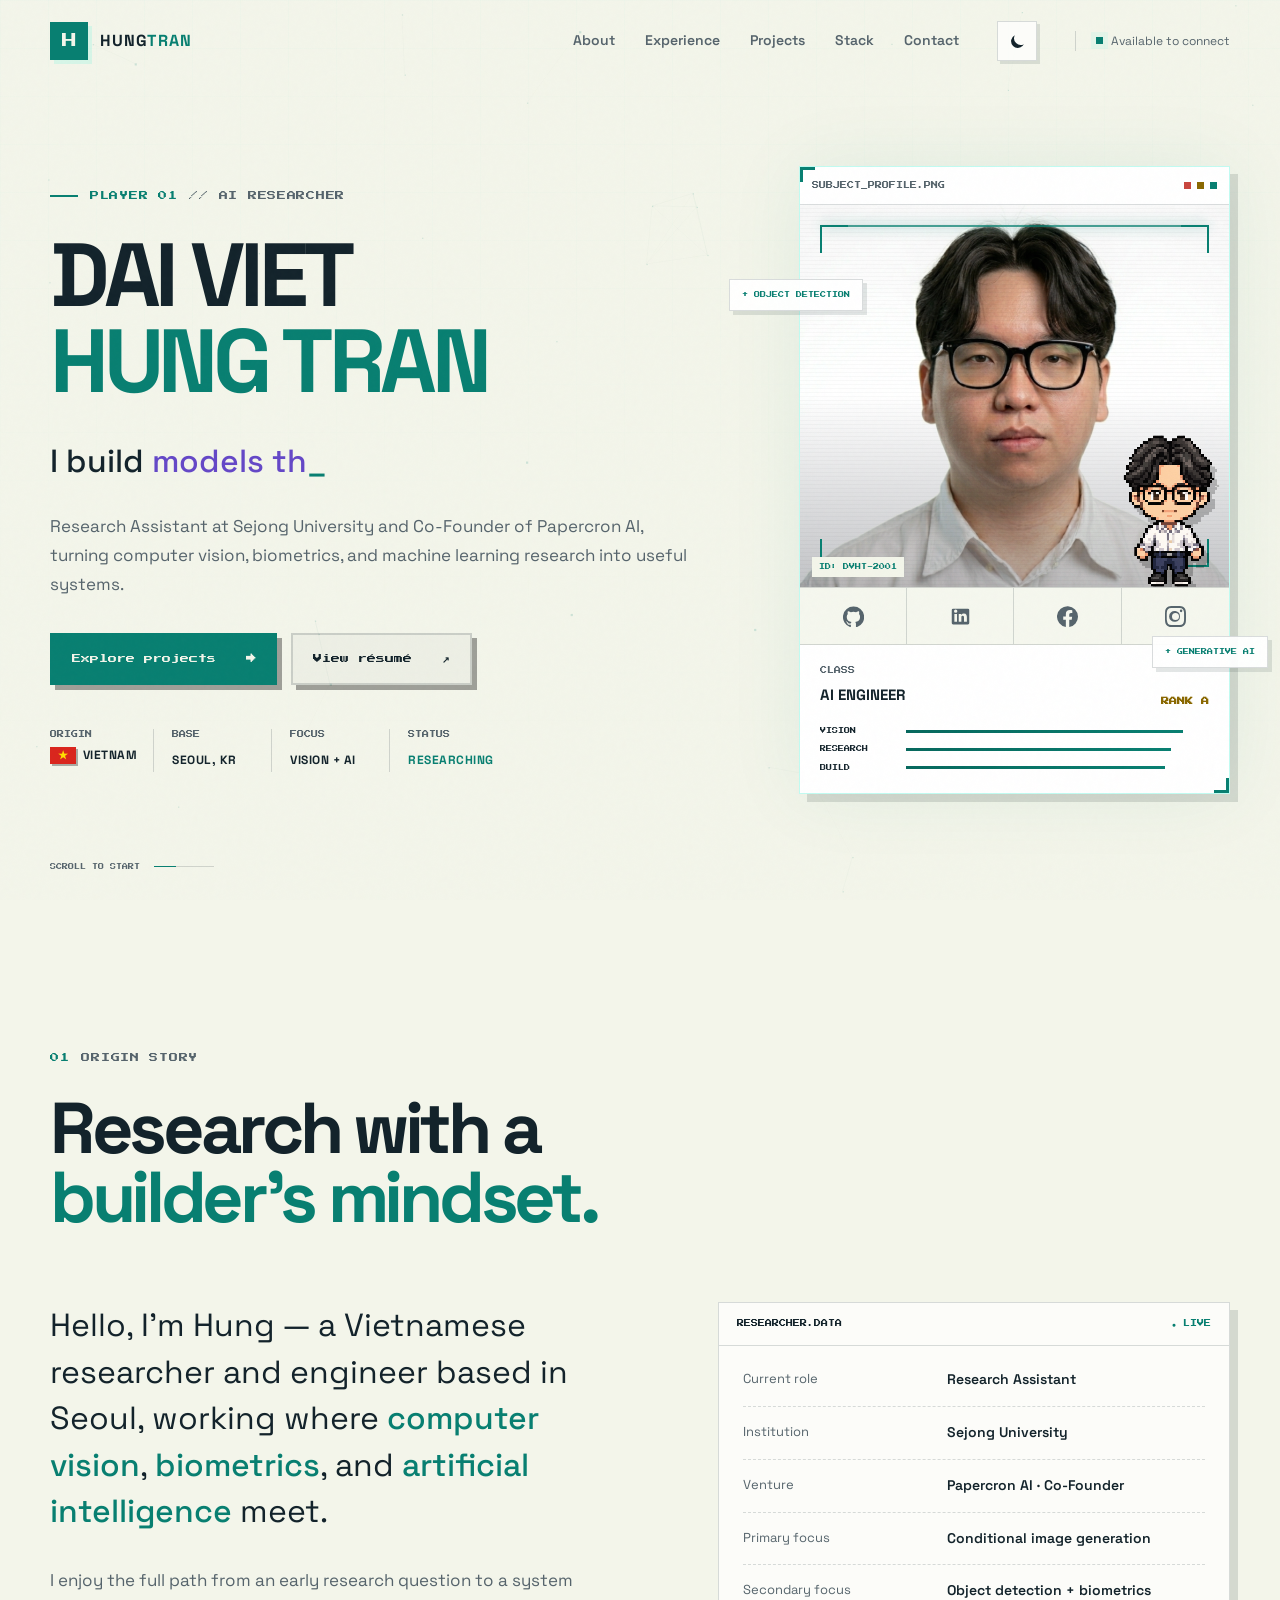
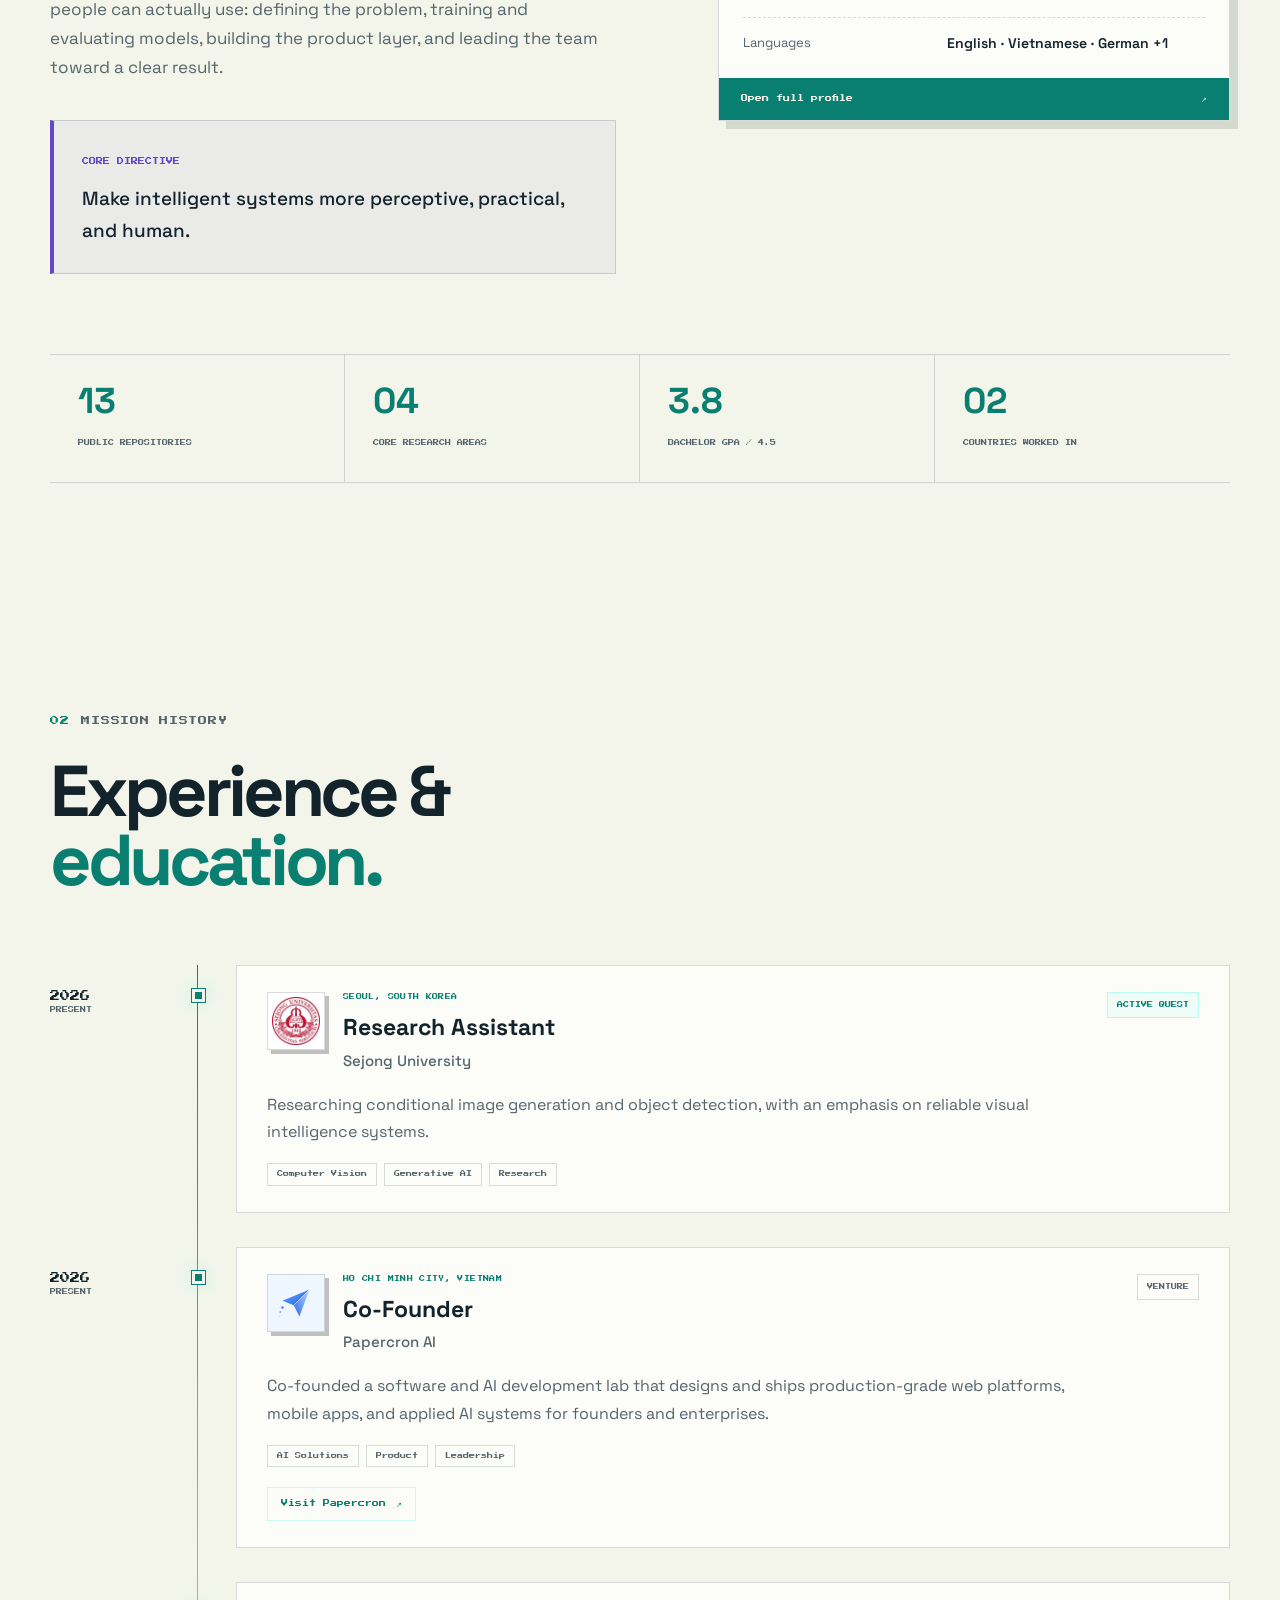
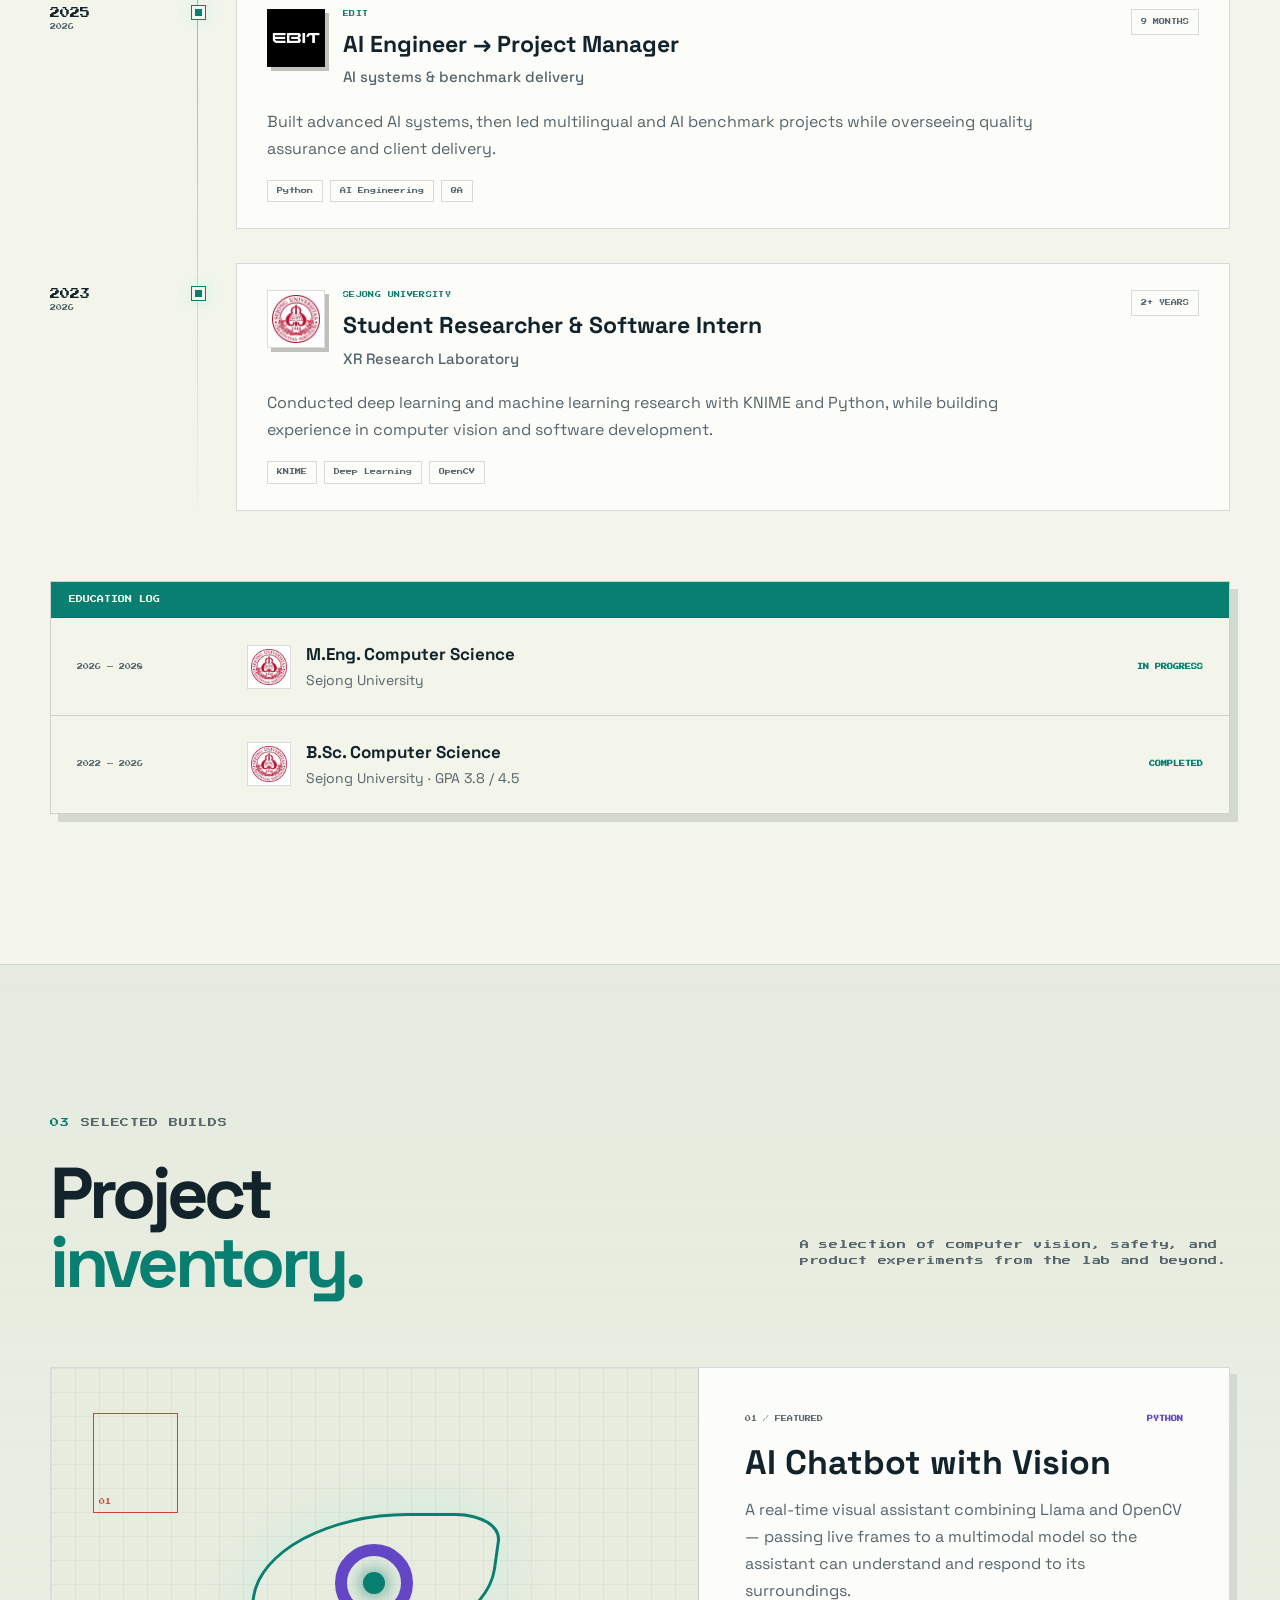
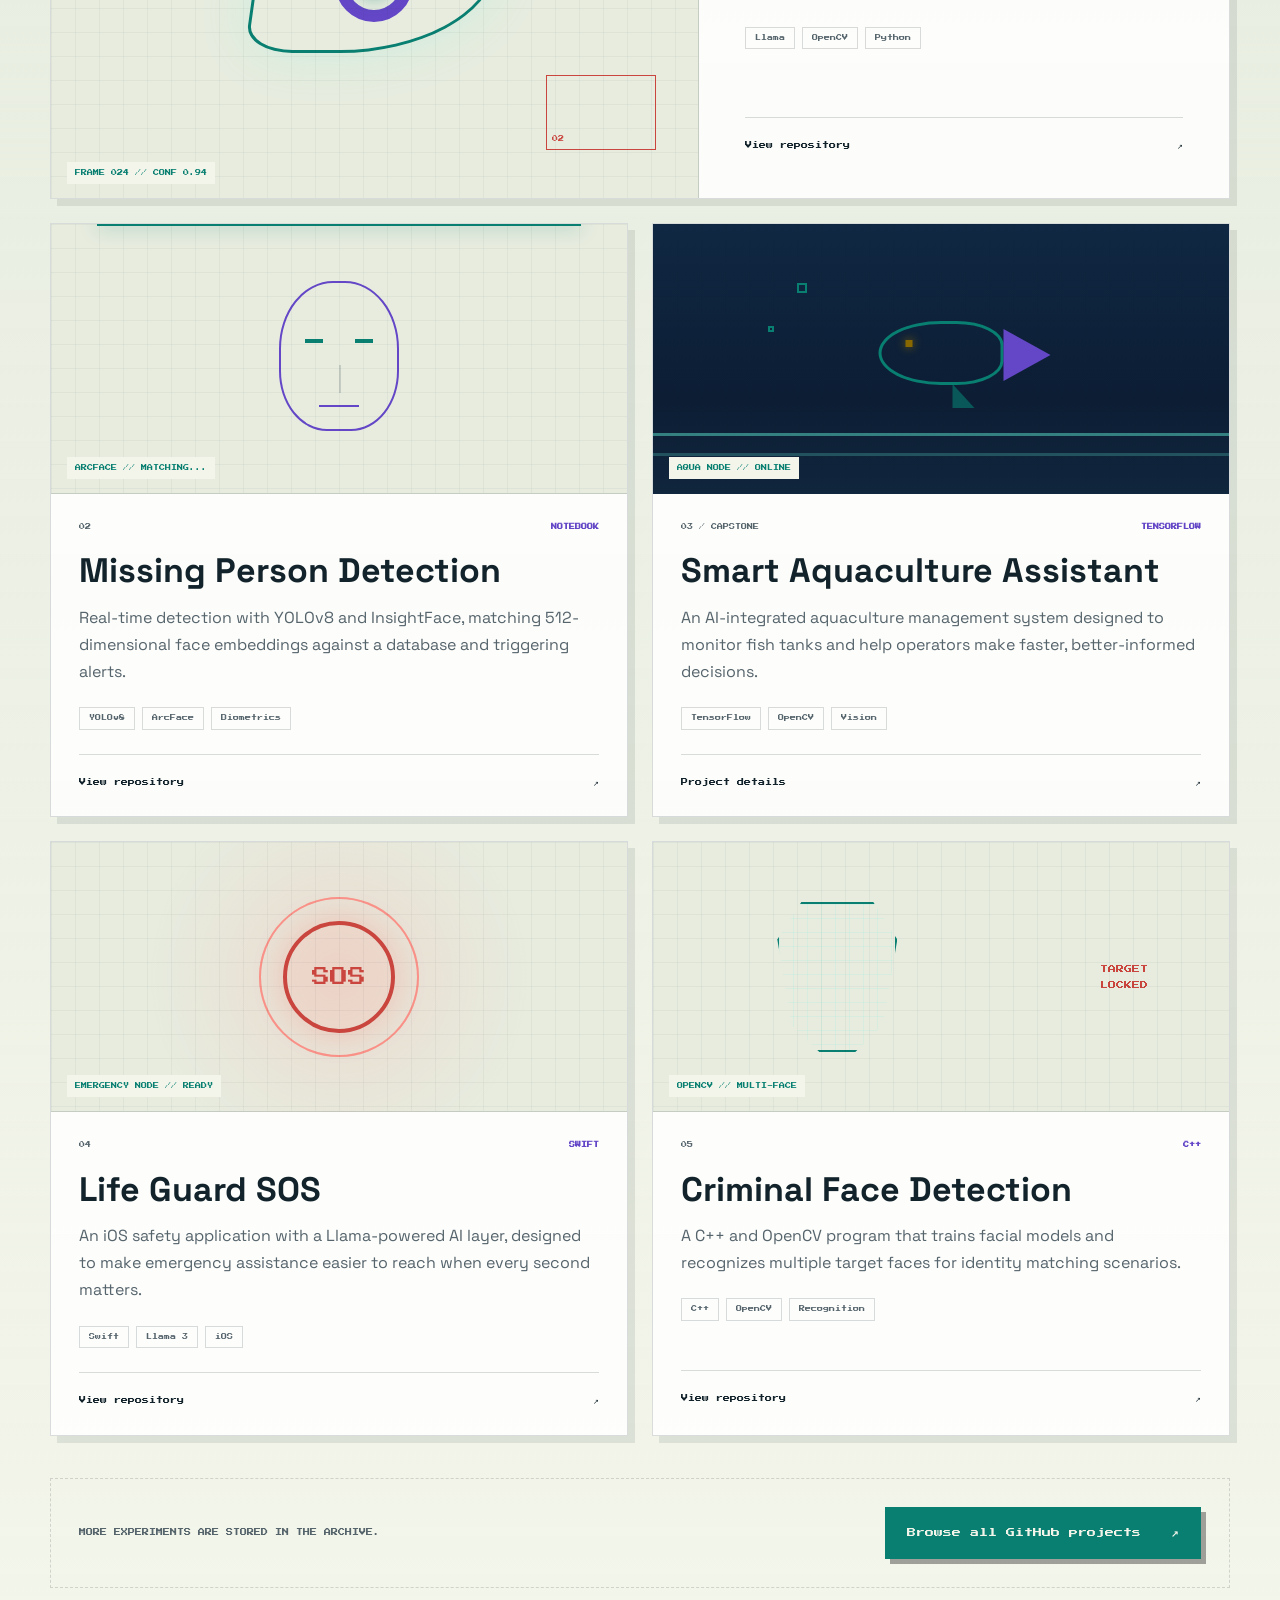
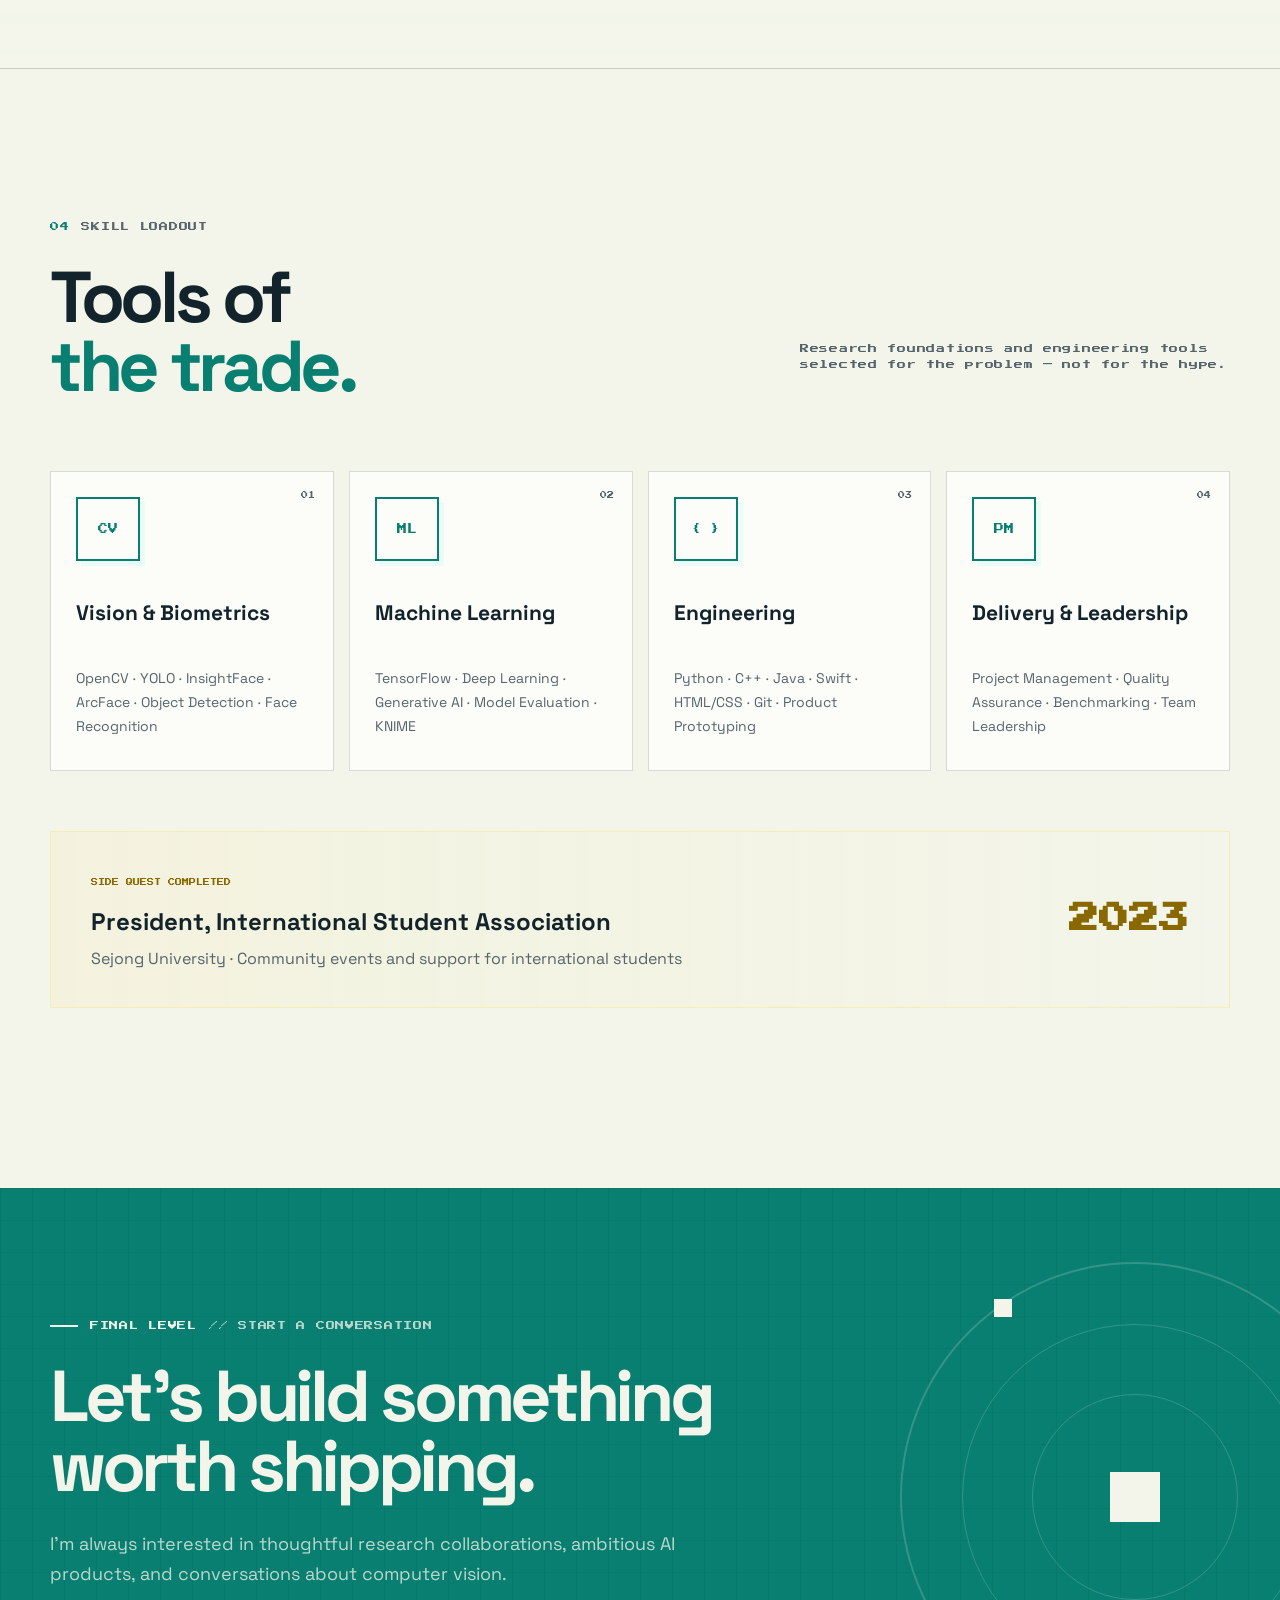
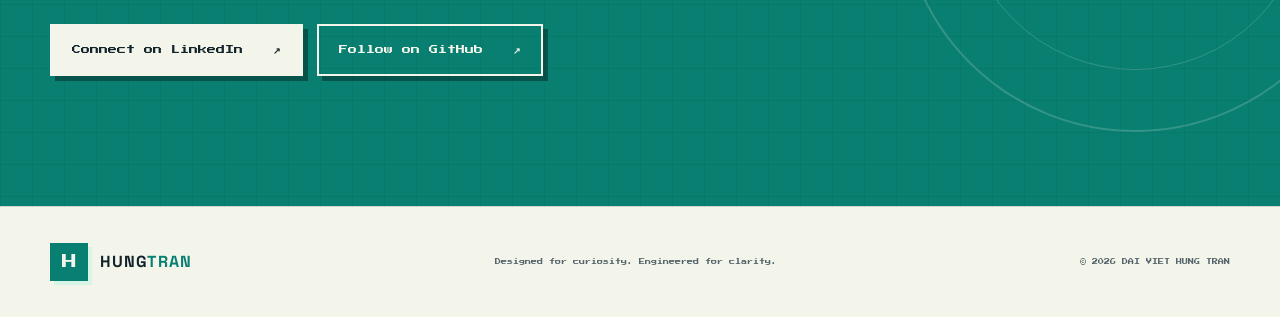
==== index.html @ 65bd0e62 "Change Resume" ====
<!doctype html>
<html lang="en">
  <head>
    <meta charset="UTF-8" />
    <meta name="viewport" content="width=device-width, initial-scale=1.0" />
    <meta
      name="description"
      content="Portfolio of Dai Viet Hung Tran, an AI researcher and engineer focused on computer vision, biometrics, and intelligent systems."
    />
    <meta name="theme-color" content="#080c18" />
    <meta property="og:title" content="Dai Viet Hung Tran — AI Researcher & Engineer" />
    <meta
      property="og:description"
      content="Computer vision, biometrics, and AI systems — researched in Seoul and built for the real world."
    />
    <meta property="og:type" content="website" />
    <meta
      property="og:image"
      content="https://trandaiviethung2001.github.io/assets/images/hung-tran-profile.png"
    />
    <link rel="icon" href="assets/favicon.svg" type="image/svg+xml" />
    <link rel="preconnect" href="https://fonts.googleapis.com" />
    <link rel="preconnect" href="https://fonts.gstatic.com" crossorigin />
    <link
      href="https://fonts.googleapis.com/css2?family=Press+Start+2P&family=Space+Grotesk:wght@400;500;600;700&display=swap"
      rel="stylesheet"
    />
    <script>
      try {
        const savedTheme = localStorage.getItem("portfolio-theme");
        document.documentElement.dataset.theme =
          savedTheme || (matchMedia("(prefers-color-scheme: light)").matches ? "light" : "dark");
      } catch {
        document.documentElement.dataset.theme = "dark";
      }
    </script>
    <link rel="stylesheet" href="styles.css" />
    <title>Dai Viet Hung Tran | AI Researcher & Engineer</title>
  </head>
  <body>
    <a class="skip-link" href="#main-content">Skip to content</a>

    <div class="loader" aria-hidden="true">
      <div class="loader__mark">HT</div>
      <p>INITIALIZING PORTFOLIO</p>
      <div class="loader__track"><span></span></div>
      <small>LOADING RESEARCH MODULES...</small>
    </div>

    <canvas id="neural-canvas" aria-hidden="true"></canvas>
    <div class="pixel-grid" aria-hidden="true"></div>
    <div class="noise" aria-hidden="true"></div>

    <header class="site-header" data-header>
      <nav class="nav shell" aria-label="Main navigation">
        <a class="brand" href="#home" aria-label="Dai Viet Hung Tran — home">
          <span class="brand__tile">H</span>
          <span class="brand__text">HUNG<span>TRAN</span></span>
        </a>

        <button
          class="nav-toggle"
          type="button"
          aria-label="Open navigation"
          aria-expanded="false"
          aria-controls="nav-links"
        >
          <span></span><span></span><span></span>
        </button>

        <div class="nav-links" id="nav-links">
          <a href="#about">About</a>
          <a href="#experience">Experience</a>
          <a href="#projects">Projects</a>
          <a href="#stack">Stack</a>
          <a href="#contact">Contact</a>
        </div>

        <button class="theme-toggle" type="button" aria-label="Switch to light mode" aria-pressed="false">
          <svg class="theme-icon theme-icon--sun" viewBox="0 0 24 24" aria-hidden="true">
            <circle cx="12" cy="12" r="3.5" />
            <path d="M12 2v2M12 20v2M4.9 4.9l1.4 1.4M17.7 17.7l1.4 1.4M2 12h2M20 12h2M4.9 19.1l1.4-1.4M17.7 6.3l1.4-1.4" />
          </svg>
          <svg class="theme-icon theme-icon--moon" viewBox="0 0 24 24" aria-hidden="true">
            <path d="M20 15.4A8.5 8.5 0 0 1 8.6 4 8.5 8.5 0 1 0 20 15.4Z" />
          </svg>
        </button>

        <div class="availability"><i></i> Available to connect</div>
      </nav>
    </header>

    <main id="main-content">
      <section class="hero shell" id="home" aria-labelledby="hero-title">
        <div class="hero__copy">
          <p class="eyebrow reveal"><span>PLAYER 01</span> // AI RESEARCHER</p>
          <h1 id="hero-title" class="reveal">
            DAI VIET<br />
            <span>HUNG TRAN</span>
          </h1>
          <div class="hero__role reveal">
            I build <span class="typed-text">systems that can see.</span><span class="caret">_</span>
          </div>
          <p class="hero__intro reveal">
            Research Assistant at Sejong University and Co-Founder of Papercron AI,
            turning computer vision, biometrics, and machine learning research into useful systems.
          </p>

          <div class="hero__actions reveal">
            <a class="button button--primary" href="#projects">
              <span>Explore projects</span><b aria-hidden="true">→</b>
            </a>
            <a
              class="button button--ghost"
              href="Dai_Viet_Hung_Tran_CV_updated.pdf"
              target="_blank"
              rel="noreferrer"
            >
              View résumé <b aria-hidden="true">↗</b>
            </a>
          </div>

          <div class="hero__meta reveal">
            <div>
              <span>ORIGIN</span>
              <strong class="origin"><i class="flag-vn" role="img" aria-label="Vietnamese flag"><b aria-hidden="true">★</b></i> VIETNAM</strong>
            </div>
            <div><span>BASE</span><strong>SEOUL, KR</strong></div>
            <div><span>FOCUS</span><strong>VISION + AI</strong></div>
            <div><span>STATUS</span><strong class="status-online">RESEARCHING</strong></div>
          </div>
        </div>

        <div class="hero__visual reveal" aria-label="Profile card for Dai Viet Hung Tran">
          <div class="floating-chip floating-chip--one">+ OBJECT DETECTION</div>
          <div class="floating-chip floating-chip--two">+ GENERATIVE AI</div>
          <div class="character-window pixel-corners">
            <div class="window-bar">
              <span>SUBJECT_PROFILE.PNG</span>
              <div><i></i><i></i><i></i></div>
            </div>
            <div class="portrait-wrap">
              <div class="portrait-hud" aria-hidden="true">
                <span class="hud-corner hud-corner--tl"></span>
                <span class="hud-corner hud-corner--tr"></span>
                <span class="hud-corner hud-corner--bl"></span>
                <span class="hud-corner hud-corner--br"></span>
                <span class="scan-line"></span>
              </div>
              <img
                class="portrait-photo"
                src="assets/images/hung-tran-profile.png"
                alt="Portrait of Dai Viet Hung Tran"
                width="800"
                height="800"
              />
              <span class="portrait-code">ID: DVHT-2001</span>
              <div class="pixel-companion">
                <img
                  src="assets/images/hung-overworld-pixel-v7.png"
                  alt="Retro overworld pixel character of Dai Viet Hung Tran"
                  width="722"
                  height="1177"
                />
              </div>
            </div>
            <div class="social-dock" aria-label="Social profiles">
              <a
                href="https://github.com/trandaiviethung2001"
                target="_blank"
                rel="noreferrer"
                aria-label="GitHub profile"
                title="GitHub"
              >
                <svg viewBox="0 0 24 24" aria-hidden="true">
                  <path d="M12 .7a12 12 0 0 0-3.8 23.4c.6.1.8-.3.8-.6v-2.1c-3.3.7-4-1.4-4-1.4-.5-1.4-1.3-1.7-1.3-1.7-1.1-.7.1-.7.1-.7 1.2.1 1.8 1.2 1.8 1.2 1.1 1.8 2.8 1.3 3.4 1 .1-.8.4-1.3.8-1.6-2.7-.3-5.5-1.3-5.5-5.9 0-1.3.5-2.4 1.2-3.2-.1-.3-.5-1.5.1-3.2 0 0 1-.3 3.3 1.2a11.4 11.4 0 0 1 6 0c2.3-1.5 3.3-1.2 3.3-1.2.6 1.7.2 2.9.1 3.2.8.8 1.2 1.9 1.2 3.2 0 4.6-2.8 5.6-5.5 5.9.4.4.8 1.1.8 2.2v3.2c0 .3.2.7.8.6A12 12 0 0 0 12 .7Z" />
                </svg>
                <span>GitHub</span>
              </a>
              <a
                href="https://www.linkedin.com/in/dai-viet-hung-tran-8b6090233/"
                target="_blank"
                rel="noreferrer"
                aria-label="LinkedIn profile"
                title="LinkedIn"
              >
                <svg viewBox="0 0 24 24" aria-hidden="true">
                  <path d="M20.5 3H3.5A1.5 1.5 0 0 0 2 4.5v15A1.5 1.5 0 0 0 3.5 21h17a1.5 1.5 0 0 0 1.5-1.5v-15A1.5 1.5 0 0 0 20.5 3ZM8 18H5V9h3v9ZM6.5 7.8A1.8 1.8 0 1 1 6.5 4a1.8 1.8 0 0 1 0 3.8ZM19 18h-3v-4.4c0-1.1 0-2.4-1.5-2.4S13 12.3 13 13.5V18h-3V9h2.9v1.2h.1a3.2 3.2 0 0 1 2.8-1.5c3 0 3.5 2 3.5 4.5V18H19Z" />
                </svg>
                <span>LinkedIn</span>
              </a>
              <a
                href="https://www.facebook.com/hotpotatoes0210/"
                target="_blank"
                rel="noreferrer"
                aria-label="Facebook profile"
                title="Facebook"
              >
                <svg viewBox="0 0 24 24" aria-hidden="true">
                  <path d="M24 12.1A12 12 0 1 0 10.1 24v-8.4h-3v-3.5h3V9.4c0-3 1.8-4.7 4.6-4.7 1.4 0 2.8.3 2.8.3v3.1H16c-1.5 0-2 .9-2 1.9v2.2h3.3l-.5 3.5H14V24A12 12 0 0 0 24 12.1Z" />
                </svg>
                <span>Facebook</span>
              </a>
              <a
                href="https://www.instagram.com/hot_potatoes0210/"
                target="_blank"
                rel="noreferrer"
                aria-label="Instagram profile"
                title="Instagram"
              >
                <svg viewBox="0 0 24 24" aria-hidden="true">
                  <path d="M12 2.2c3.2 0 3.6 0 4.8.1 3.2.1 4.7 1.7 4.9 4.9.1 1.2.1 1.6.1 4.8s0 3.6-.1 4.8c-.2 3.2-1.7 4.7-4.9 4.9-1.2.1-1.6.1-4.8.1s-3.6 0-4.8-.1c-3.2-.2-4.7-1.7-4.9-4.9C2 15.6 2 15.2 2 12s0-3.6.1-4.8C2.3 4 3.8 2.5 7 2.3c1.3-.1 1.7-.1 5-.1ZM12 0C8.7 0 8.3 0 7 .1 2.7.3.3 2.7.1 7 0 8.3 0 8.7 0 12s0 3.7.1 5c.2 4.3 2.6 6.7 6.9 6.9 1.3.1 1.7.1 5 .1s3.7 0 5-.1c4.3-.2 6.7-2.6 6.9-6.9.1-1.3.1-1.7.1-5s0-3.7-.1-5C23.7 2.7 21.3.3 17 .1 15.7 0 15.3 0 12 0Zm0 5.8A6.2 6.2 0 1 0 12 18a6.2 6.2 0 0 0 0-12.2ZM12 16a4 4 0 1 1 0-8 4 4 0 0 1 0 8Zm6.4-11.9A1.4 1.4 0 1 0 18.4 7a1.4 1.4 0 0 0 0-2.9Z" />
                </svg>
                <span>Instagram</span>
              </a>
            </div>
            <div class="character-stats">
              <div class="character-name">
                <div><span>CLASS</span><strong>AI ENGINEER</strong></div>
                <b>RANK A</b>
              </div>
              <div class="stat-row">
                <span>VISION</span><i><b style="--value: 92%"></b></i>
              </div>
              <div class="stat-row">
                <span>RESEARCH</span><i><b style="--value: 88%"></b></i>
              </div>
              <div class="stat-row">
                <span>BUILD</span><i><b style="--value: 86%"></b></i>
              </div>
            </div>
          </div>
        </div>

        <a class="scroll-cue" href="#about" aria-label="Scroll to about section">
          <span>SCROLL TO START</span><i></i>
        </a>
      </section>

      <section class="section shell" id="about" aria-labelledby="about-title">
        <div class="section-heading reveal">
          <p><span>01</span> ORIGIN STORY</p>
          <h2 id="about-title">Research with a<br /><em>builder’s mindset.</em></h2>
        </div>

        <div class="about-grid">
          <div class="about-copy reveal">
            <p class="lead">
              Hello, I’m Hung — a Vietnamese researcher and engineer based in Seoul, working where
              <strong>computer vision</strong>, <strong>biometrics</strong>, and
              <strong>artificial intelligence</strong> meet.
            </p>
            <p>
              I enjoy the full path from an early research question to a system people can actually
              use: defining the problem, training and evaluating models, building the product layer,
              and leading the team toward a clear result.
            </p>
            <div class="quote-box">
              <span>CORE DIRECTIVE</span>
              <blockquote>Make intelligent systems more perceptive, practical, and human.</blockquote>
            </div>
          </div>

          <aside class="intel-panel reveal" aria-label="Current profile data">
            <div class="intel-panel__head">
              <span>RESEARCHER.DATA</span><i>● LIVE</i>
            </div>
            <dl>
              <div><dt>Current role</dt><dd>Research Assistant</dd></div>
              <div><dt>Institution</dt><dd>Sejong University</dd></div>
              <div><dt>Venture</dt><dd>Papercron AI · Co-Founder</dd></div>
              <div><dt>Primary focus</dt><dd>Conditional image generation</dd></div>
              <div><dt>Secondary focus</dt><dd>Object detection + biometrics</dd></div>
              <div><dt>Languages</dt><dd>English · Vietnamese · German +1</dd></div>
            </dl>
            <a
              href="https://www.linkedin.com/in/dai-viet-hung-tran-8b6090233/"
              target="_blank"
              rel="noreferrer"
            >Open full profile <span>↗</span></a>
          </aside>
        </div>

        <div class="metrics reveal" aria-label="Profile highlights">
          <div><strong data-count="13">0</strong><span>PUBLIC REPOSITORIES</span></div>
          <div><strong data-count="4">0</strong><span>CORE RESEARCH AREAS</span></div>
          <div><strong>3.8</strong><span>BACHELOR GPA / 4.5</span></div>
          <div><strong>02</strong><span>COUNTRIES WORKED IN</span></div>
        </div>
      </section>

      <section class="section shell" id="experience" aria-labelledby="experience-title">
        <div class="section-heading reveal">
          <p><span>02</span> MISSION HISTORY</p>
          <h2 id="experience-title">Experience &<br /><em>education.</em></h2>
        </div>

        <div class="timeline">
          <article class="timeline-item reveal">
            <div class="timeline-date"><span>2026</span>PRESENT</div>
            <div class="timeline-marker"><i></i></div>
            <div class="timeline-card">
              <div class="timeline-card__top">
                <div class="org-lockup">
                  <img
                    class="org-logo"
                    src="assets/images/sejong-university-logo.jpeg"
                    alt="Sejong University logo"
                    width="100"
                    height="100"
                    loading="lazy"
                  />
                  <div>
                    <p>SEOUL, SOUTH KOREA</p>
                    <h3>Research Assistant</h3>
                    <h4>Sejong University</h4>
                  </div>
                </div>
                <span class="tag tag--active">ACTIVE QUEST</span>
              </div>
              <p>
                Researching conditional image generation and object detection, with an emphasis on
                reliable visual intelligence systems.
              </p>
              <div class="chips"><span>Computer Vision</span><span>Generative AI</span><span>Research</span></div>
            </div>
          </article>

          <article class="timeline-item reveal">
            <div class="timeline-date"><span>2026</span>PRESENT</div>
            <div class="timeline-marker"><i></i></div>
            <div class="timeline-card">
              <div class="timeline-card__top">
                <div class="org-lockup">
                  <img
                    class="org-logo org-logo--papercron"
                    src="assets/images/papercron-logo.svg"
                    alt="Papercron logo"
                    width="100"
                    height="100"
                    loading="lazy"
                  />
                  <div>
                    <p>HO CHI MINH CITY, VIETNAM</p>
                    <h3>Co-Founder</h3>
                    <h4>Papercron AI</h4>
                  </div>
                </div>
                <span class="tag">VENTURE</span>
              </div>
              <p>
                Co-founded a software and AI development lab that designs and ships production-grade
                web platforms, mobile apps, and applied AI systems for founders and enterprises.
              </p>
              <div class="chips"><span>AI Solutions</span><span>Product</span><span>Leadership</span></div>
              <a
                class="timeline-card__link"
                href="https://papercron.vercel.app/"
                target="_blank"
                rel="noreferrer"
              >Visit Papercron <span>↗</span></a>
            </div>
          </article>

          <article class="timeline-item reveal">
            <div class="timeline-date"><span>2025</span>2026</div>
            <div class="timeline-marker"><i></i></div>
            <div class="timeline-card">
              <div class="timeline-card__top">
                <div class="org-lockup">
                  <img
                    class="org-logo org-logo--dark"
                    src="assets/images/ebit-logo.jpeg"
                    alt="EBIT logo"
                    width="100"
                    height="100"
                    loading="lazy"
                  />
                  <div>
                    <p>EBIT</p>
                    <h3>AI Engineer → Project Manager</h3>
                    <h4>AI systems & benchmark delivery</h4>
                  </div>
                </div>
                <span class="tag">9 MONTHS</span>
              </div>
              <p>
                Built advanced AI systems, then led multilingual and AI benchmark projects while
                overseeing quality assurance and client delivery.
              </p>
              <div class="chips"><span>Python</span><span>AI Engineering</span><span>QA</span></div>
            </div>
          </article>

          <article class="timeline-item reveal">
            <div class="timeline-date"><span>2023</span>2026</div>
            <div class="timeline-marker"><i></i></div>
            <div class="timeline-card">
              <div class="timeline-card__top">
                <div class="org-lockup">
                  <img
                    class="org-logo"
                    src="assets/images/sejong-university-logo.jpeg"
                    alt="Sejong University logo"
                    width="100"
                    height="100"
                    loading="lazy"
                  />
                  <div>
                    <p>SEJONG UNIVERSITY</p>
                    <h3>Student Researcher & Software Intern</h3>
                    <h4>XR Research Laboratory</h4>
                  </div>
                </div>
                <span class="tag">2+ YEARS</span>
              </div>
              <p>
                Conducted deep learning and machine learning research with KNIME and Python, while
                building experience in computer vision and software development.
              </p>
              <div class="chips"><span>KNIME</span><span>Deep Learning</span><span>OpenCV</span></div>
            </div>
          </article>
        </div>

        <div class="education-strip reveal">
          <div class="education-strip__label">EDUCATION LOG</div>
          <article>
            <span>2026 — 2028</span>
            <div class="education-info">
              <img src="assets/images/sejong-university-logo.jpeg" alt="" width="100" height="100" loading="lazy" />
              <div><h3>M.Eng. Computer Science</h3><p>Sejong University</p></div>
            </div>
            <b>IN PROGRESS</b>
          </article>
          <article>
            <span>2022 — 2026</span>
            <div class="education-info">
              <img src="assets/images/sejong-university-logo.jpeg" alt="" width="100" height="100" loading="lazy" />
              <div><h3>B.Sc. Computer Science</h3><p>Sejong University · GPA 3.8 / 4.5</p></div>
            </div>
            <b>COMPLETED</b>
          </article>
        </div>
      </section>

      <section class="section projects-section" id="projects" aria-labelledby="projects-title">
        <div class="shell">
          <div class="section-heading section-heading--row reveal">
            <div>
              <p><span>03</span> SELECTED BUILDS</p>
              <h2 id="projects-title">Project<br /><em>inventory.</em></h2>
            </div>
            <p class="section-note">
              A selection of computer vision, safety, and product experiments from the lab and beyond.
            </p>
          </div>

          <div class="project-grid">
            <article class="project-card project-card--featured reveal" data-tilt>
              <div class="project-card__visual visual-vision" aria-hidden="true">
                <div class="vision-eye"><i></i><b></b></div>
                <span class="detect-box detect-box--one">01</span>
                <span class="detect-box detect-box--two">02</span>
                <div class="visual-data">FRAME 024 // CONF 0.94</div>
              </div>
              <div class="project-card__body">
                <div class="project-index"><span>01 / FEATURED</span><b>PYTHON</b></div>
                <h3>AI Chatbot with Vision</h3>
                <p>
                  A real-time visual assistant combining Llama and OpenCV — passing live frames to a
                  multimodal model so the assistant can understand and respond to its surroundings.
                </p>
                <div class="chips"><span>Llama</span><span>OpenCV</span><span>Python</span></div>
                <a
                  href="https://github.com/trandaiviethung2001/AI-Chatbot-with-Vision-version-V1"
                  target="_blank"
                  rel="noreferrer"
                  aria-label="View AI Chatbot with Vision on GitHub"
                >View repository <span>↗</span></a>
              </div>
            </article>

            <article class="project-card reveal" data-tilt>
              <div class="project-card__visual visual-scan" aria-hidden="true">
                <div class="scan-face"><span></span><i></i></div>
                <div class="scan-beam"></div>
                <div class="visual-data">ARCFACE // MATCHING...</div>
              </div>
              <div class="project-card__body">
                <div class="project-index"><span>02</span><b>NOTEBOOK</b></div>
                <h3>Missing Person Detection</h3>
                <p>
                  Real-time detection with YOLOv8 and InsightFace, matching 512-dimensional face
                  embeddings against a database and triggering alerts.
                </p>
                <div class="chips"><span>YOLOv8</span><span>ArcFace</span><span>Biometrics</span></div>
                <a
                  href="https://github.com/trandaiviethung2001/MissingPersonDetection"
                  target="_blank"
                  rel="noreferrer"
                  aria-label="View Missing Person Detection on GitHub"
                >View repository <span>↗</span></a>
              </div>
            </article>

            <article class="project-card reveal" data-tilt>
              <div class="project-card__visual visual-aqua" aria-hidden="true">
                <div class="fish"><i></i><b></b></div>
                <span class="bubble bubble--one"></span><span class="bubble bubble--two"></span>
                <div class="wave wave--one"></div><div class="wave wave--two"></div>
                <div class="visual-data">AQUA NODE // ONLINE</div>
              </div>
              <div class="project-card__body">
                <div class="project-index"><span>03 / CAPSTONE</span><b>TENSORFLOW</b></div>
                <h3>Smart Aquaculture Assistant</h3>
                <p>
                  An AI-integrated aquaculture management system designed to monitor fish tanks and
                  help operators make faster, better-informed decisions.
                </p>
                <div class="chips"><span>TensorFlow</span><span>OpenCV</span><span>Vision</span></div>
                <a
                  href="https://www.linkedin.com/in/dai-viet-hung-tran-8b6090233/details/projects/"
                  target="_blank"
                  rel="noreferrer"
                  aria-label="View Smart Aquaculture Assistant project details on LinkedIn"
                >Project details <span>↗</span></a>
              </div>
            </article>

            <article class="project-card reveal" data-tilt>
              <div class="project-card__visual visual-alert" aria-hidden="true">
                <div class="sos-ring"><span>SOS</span></div>
                <div class="pulse pulse--one"></div><div class="pulse pulse--two"></div>
                <div class="visual-data">EMERGENCY NODE // READY</div>
              </div>
              <div class="project-card__body">
                <div class="project-index"><span>04</span><b>SWIFT</b></div>
                <h3>Life Guard SOS</h3>
                <p>
                  An iOS safety application with a Llama-powered AI layer, designed to make emergency
                  assistance easier to reach when every second matters.
                </p>
                <div class="chips"><span>Swift</span><span>Llama 3</span><span>iOS</span></div>
                <a
                  href="https://github.com/trandaiviethung2001/Life-Guard-SOS-Application"
                  target="_blank"
                  rel="noreferrer"
                  aria-label="View Life Guard SOS on GitHub"
                >View repository <span>↗</span></a>
              </div>
            </article>

            <article class="project-card reveal" data-tilt>
              <div class="project-card__visual visual-face" aria-hidden="true">
                <div class="face-grid"></div><div class="face-target">TARGET<br />LOCKED</div>
                <div class="visual-data">OPENCV // MULTI-FACE</div>
              </div>
              <div class="project-card__body">
                <div class="project-index"><span>05</span><b>C++</b></div>
                <h3>Criminal Face Detection</h3>
                <p>
                  A C++ and OpenCV program that trains facial models and recognizes multiple target
                  faces for identity matching scenarios.
                </p>
                <div class="chips"><span>C++</span><span>OpenCV</span><span>Recognition</span></div>
                <a
                  href="https://github.com/trandaiviethung2001/Criminal-Face-Detection"
                  target="_blank"
                  rel="noreferrer"
                  aria-label="View Criminal Face Detection on GitHub"
                >View repository <span>↗</span></a>
              </div>
            </article>
          </div>

          <div class="all-projects reveal">
            <p>MORE EXPERIMENTS ARE STORED IN THE ARCHIVE.</p>
            <a
              class="button button--primary"
              href="https://github.com/trandaiviethung2001?tab=repositories"
              target="_blank"
              rel="noreferrer"
            >Browse all GitHub projects <b aria-hidden="true">↗</b></a>
          </div>
        </div>
      </section>

      <section class="section shell" id="stack" aria-labelledby="stack-title">
        <div class="section-heading section-heading--row reveal">
          <div>
            <p><span>04</span> SKILL LOADOUT</p>
            <h2 id="stack-title">Tools of<br /><em>the trade.</em></h2>
          </div>
          <p class="section-note">
            Research foundations and engineering tools selected for the problem — not for the hype.
          </p>
        </div>

        <div class="skill-grid">
          <article class="skill-card reveal">
            <div class="skill-card__icon">CV</div>
            <span>01</span>
            <h3>Vision & Biometrics</h3>
            <p>OpenCV · YOLO · InsightFace · ArcFace · Object Detection · Face Recognition</p>
          </article>
          <article class="skill-card reveal">
            <div class="skill-card__icon">ML</div>
            <span>02</span>
            <h3>Machine Learning</h3>
            <p>TensorFlow · Deep Learning · Generative AI · Model Evaluation · KNIME</p>
          </article>
          <article class="skill-card reveal">
            <div class="skill-card__icon">{ }</div>
            <span>03</span>
            <h3>Engineering</h3>
            <p>Python · C++ · Java · Swift · HTML/CSS · Git · Product Prototyping</p>
          </article>
          <article class="skill-card reveal">
            <div class="skill-card__icon">PM</div>
            <span>04</span>
            <h3>Delivery & Leadership</h3>
            <p>Project Management · Quality Assurance · Benchmarking · Team Leadership</p>
          </article>
        </div>

        <div class="community-banner reveal">
          <div>
            <span>SIDE QUEST COMPLETED</span>
            <h3>President, International Student Association</h3>
            <p>Sejong University · Community events and support for international students</p>
          </div>
          <strong>2023</strong>
        </div>
      </section>

      <section class="contact-section" id="contact" aria-labelledby="contact-title">
        <div class="contact-orbit" aria-hidden="true"><i></i><i></i><span></span></div>
        <div class="shell contact-inner">
          <p class="eyebrow reveal"><span>FINAL LEVEL</span> // START A CONVERSATION</p>
          <h2 id="contact-title" class="reveal">Let’s build something<br /><em>worth shipping.</em></h2>
          <p class="reveal">
            I’m always interested in thoughtful research collaborations, ambitious AI products,
            and conversations about computer vision.
          </p>
          <div class="contact-actions reveal">
            <a
              class="button button--light"
              href="https://www.linkedin.com/in/dai-viet-hung-tran-8b6090233/"
              target="_blank"
              rel="noreferrer"
            >Connect on LinkedIn <b aria-hidden="true">↗</b></a>
            <a
              class="button button--outline-light"
              href="https://github.com/trandaiviethung2001"
              target="_blank"
              rel="noreferrer"
            >Follow on GitHub <b aria-hidden="true">↗</b></a>
          </div>
        </div>
      </section>
    </main>

    <footer class="footer">
      <div class="shell footer__inner">
        <a class="brand" href="#home" aria-label="Back to top">
          <span class="brand__tile">H</span>
          <span class="brand__text">HUNG<span>TRAN</span></span>
        </a>
        <p>Designed for curiosity. Engineered for clarity.</p>
        <p>© <span id="year">2026</span> DAI VIET HUNG TRAN</p>
      </div>
    </footer>

    <script src="script.js"></script>
  </body>
</html>
---- styles.css ----
:root {
  color-scheme: dark;
  --ink: #080c18;
  --ink-soft: #10182c;
  --panel: rgba(16, 24, 44, 0.78);
  --panel-solid: #111a30;
  --line: rgba(255, 255, 255, 0.13);
  --muted: #a9b4c9;
  --text: #f3f6ff;
  --cyan: #64f4dc;
  --cyan-dark: #0ebca8;
  --violet: #a88bff;
  --coral: #ff7069;
  --yellow: #ffe06b;
  --pixel: "Press Start 2P", monospace;
  --sans: "Space Grotesk", system-ui, sans-serif;
  --header-height: 82px;
  --shadow-pixel: 8px 8px 0 rgba(0, 0, 0, 0.38);
  --canvas-rgb: 100, 244, 220;
}

html[data-theme="light"] {
  color-scheme: light;
  --ink: #f3f5ea;
  --ink-soft: #e7ecdf;
  --panel: rgba(255, 255, 255, 0.82);
  --panel-solid: #ffffff;
  --line: rgba(21, 40, 47, 0.16);
  --muted: #56646c;
  --text: #13232b;
  --cyan: #087f71;
  --cyan-dark: #06685d;
  --violet: #6447c7;
  --coral: #c9453e;
  --yellow: #8a6800;
  --shadow-pixel: 8px 8px 0 rgba(29, 50, 48, 0.14);
  --canvas-rgb: 8, 127, 113;
}

*,
*::before,
*::after {
  box-sizing: border-box;
}

html {
  scroll-behavior: smooth;
  scroll-padding-top: calc(var(--header-height) + 28px);
}

body {
  margin: 0;
  min-width: 320px;
  overflow-x: hidden;
  background: var(--ink);
  color: var(--text);
  font-family: var(--sans);
  font-size: 16px;
  line-height: 1.7;
  transition: background-color 0.25s ease, color 0.25s ease;
}

body.nav-open {
  overflow: hidden;
}

::selection {
  background: var(--cyan);
  color: var(--ink);
}

a {
  color: inherit;
  text-decoration: none;
}

button,
a {
  -webkit-tap-highlight-color: transparent;
}

button,
input,
textarea {
  font: inherit;
}

img {
  display: block;
  max-width: 100%;
}

.skip-link {
  position: fixed;
  z-index: 1000;
  top: 12px;
  left: 12px;
  padding: 12px 16px;
  transform: translateY(-150%);
  background: var(--cyan);
  color: var(--ink);
  font-weight: 700;
}

.skip-link:focus {
  transform: translateY(0);
}

.shell {
  width: min(1180px, calc(100% - 48px));
  margin-inline: auto;
}

#neural-canvas,
.pixel-grid,
.noise {
  position: fixed;
  inset: 0;
  pointer-events: none;
}

#neural-canvas {
  z-index: -3;
  opacity: 0.52;
}

.pixel-grid {
  z-index: -2;
  background-image:
    linear-gradient(rgba(100, 244, 220, 0.025) 1px, transparent 1px),
    linear-gradient(90deg, rgba(100, 244, 220, 0.025) 1px, transparent 1px);
  background-size: 48px 48px;
  mask-image: linear-gradient(to bottom, black, transparent 88%);
}

.noise {
  z-index: 90;
  opacity: 0.025;
  background-image: url("data:image/svg+xml,%3Csvg viewBox='0 0 180 180' xmlns='http://www.w3.org/2000/svg'%3E%3Cfilter id='n'%3E%3CfeTurbulence type='fractalNoise' baseFrequency='.9' numOctaves='4' stitchTiles='stitch'/%3E%3C/filter%3E%3Crect width='100%25' height='100%25' filter='url(%23n)' opacity='.8'/%3E%3C/svg%3E");
}

.loader {
  position: fixed;
  z-index: 999;
  inset: 0;
  display: grid;
  place-content: center;
  justify-items: center;
  background: var(--ink);
  transition: opacity 0.5s ease, visibility 0.5s ease;
}

.loader.is-hidden {
  visibility: hidden;
  opacity: 0;
}

.loader__mark {
  display: grid;
  width: 72px;
  height: 72px;
  place-content: center;
  margin-bottom: 28px;
  border: 4px solid var(--cyan);
  box-shadow: 8px 8px 0 rgba(100, 244, 220, 0.2);
  color: var(--cyan);
  font-family: var(--pixel);
  font-size: 20px;
  animation: loader-float 1s steps(2) infinite;
}

.loader p,
.loader small {
  margin: 0;
  font-family: var(--pixel);
  letter-spacing: 0.06em;
}

.loader p {
  font-size: 11px;
}

.loader small {
  color: var(--muted);
  font-size: 7px;
}

.loader__track {
  width: min(320px, 70vw);
  height: 8px;
  margin: 18px 0 14px;
  border: 2px solid var(--line);
}

.loader__track span {
  display: block;
  width: 0;
  height: 100%;
  background: var(--cyan);
  animation: load-bar 0.8s steps(8) forwards;
}

.site-header {
  position: fixed;
  z-index: 100;
  top: 0;
  left: 0;
  width: 100%;
  border-bottom: 1px solid transparent;
  transition: background 0.25s ease, border-color 0.25s ease, backdrop-filter 0.25s ease;
}

.site-header.is-scrolled {
  border-color: var(--line);
  background: rgba(8, 12, 24, 0.82);
  backdrop-filter: blur(16px);
}

.nav {
  display: flex;
  height: var(--header-height);
  align-items: center;
  gap: 38px;
}

.brand {
  display: inline-flex;
  align-items: center;
  gap: 12px;
  flex: 0 0 auto;
}

.brand__tile {
  display: grid;
  width: 38px;
  height: 38px;
  place-items: center;
  background: var(--cyan);
  box-shadow: 4px 4px 0 rgba(100, 244, 220, 0.2);
  color: var(--ink);
  font-family: var(--pixel);
  font-size: 15px;
}

.brand__text {
  font-weight: 700;
  letter-spacing: 0.07em;
}

.brand__text span {
  color: var(--cyan);
}

.nav-links {
  display: flex;
  align-items: center;
  gap: 30px;
  margin-left: auto;
}

.nav-links a {
  position: relative;
  color: var(--muted);
  font-size: 14px;
  font-weight: 600;
  transition: color 0.2s ease;
}

.nav-links a::before {
  content: "";
  position: absolute;
  right: 0;
  bottom: -10px;
  left: 0;
  height: 2px;
  transform: scaleX(0);
  transform-origin: left;
  background: var(--cyan);
  transition: transform 0.2s ease;
}

.nav-links a:hover,
.nav-links a.is-active {
  color: var(--text);
}

.nav-links a:hover::before,
.nav-links a.is-active::before {
  transform: scaleX(1);
}

.availability {
  display: flex;
  align-items: center;
  gap: 8px;
  padding-left: 20px;
  border-left: 1px solid var(--line);
  color: var(--muted);
  font-size: 12px;
}

.availability i {
  width: 7px;
  height: 7px;
  background: var(--cyan);
  box-shadow: 0 0 0 5px rgba(100, 244, 220, 0.1);
  animation: blink 1.8s steps(2) infinite;
}

.theme-toggle {
  display: grid;
  width: 40px;
  height: 40px;
  flex: 0 0 auto;
  place-items: center;
  padding: 0;
  border: 1px solid var(--line);
  background: rgba(255, 255, 255, 0.025);
  color: var(--text);
  cursor: pointer;
  box-shadow: 3px 3px 0 rgba(0, 0, 0, 0.22);
  transition: color 0.2s ease, border-color 0.2s ease, background 0.2s ease, transform 0.2s ease;
}

.theme-toggle:hover,
.theme-toggle:focus-visible {
  transform: translate(-2px, -2px);
  border-color: var(--cyan);
  background: rgba(100, 244, 220, 0.08);
  color: var(--cyan);
  outline: none;
}

.theme-icon {
  width: 19px;
  height: 19px;
  fill: none;
  stroke: currentColor;
  stroke-width: 1.8;
  stroke-linecap: square;
  stroke-linejoin: miter;
}

.theme-icon--moon {
  display: none;
  fill: currentColor;
  stroke: none;
}

html[data-theme="light"] .theme-icon--sun {
  display: none;
}

html[data-theme="light"] .theme-icon--moon {
  display: block;
}

.nav-toggle {
  display: none;
  width: 42px;
  height: 42px;
  margin-left: auto;
  padding: 10px;
  border: 1px solid var(--line);
  background: transparent;
  cursor: pointer;
}

.nav-toggle span {
  display: block;
  width: 100%;
  height: 2px;
  margin: 5px 0;
  background: var(--text);
  transition: transform 0.2s ease, opacity 0.2s ease;
}

.hero {
  position: relative;
  display: grid;
  min-height: 100vh;
  grid-template-columns: minmax(0, 1.08fr) minmax(360px, 0.72fr);
  align-items: center;
  gap: clamp(50px, 8vw, 120px);
  padding-top: calc(var(--header-height) + 68px);
  padding-bottom: 90px;
}

.eyebrow,
.section-heading > p,
.section-heading > div > p {
  display: flex;
  align-items: center;
  gap: 12px;
  margin: 0 0 28px;
  color: var(--muted);
  font-family: var(--pixel);
  font-size: 9px;
  line-height: 1.8;
  letter-spacing: 0.08em;
}

.eyebrow span,
.section-heading > p span,
.section-heading > div > p span {
  color: var(--cyan);
}

.eyebrow::before {
  content: "";
  width: 28px;
  height: 2px;
  background: var(--cyan);
}

.hero h1,
.section-heading h2,
.contact-inner h2 {
  margin: 0;
  font-size: clamp(46px, 7vw, 92px);
  line-height: 0.96;
  letter-spacing: -0.06em;
}

.hero h1 span,
.section-heading h2 em,
.contact-inner h2 em {
  color: var(--cyan);
  font-style: normal;
}

.hero__role {
  margin-top: 30px;
  font-size: clamp(20px, 2.6vw, 32px);
  font-weight: 500;
}

.typed-text {
  color: var(--violet);
}

.caret {
  color: var(--cyan);
  animation: caret 0.8s steps(1) infinite;
}

.hero__intro {
  max-width: 690px;
  margin: 24px 0 0;
  color: var(--muted);
  font-size: 17px;
}

.hero__actions,
.contact-actions {
  display: flex;
  flex-wrap: wrap;
  gap: 14px;
  margin-top: 34px;
}

.button {
  position: relative;
  display: inline-flex;
  min-height: 52px;
  align-items: center;
  justify-content: center;
  gap: 30px;
  padding: 12px 20px;
  border: 2px solid var(--cyan);
  font-family: var(--pixel);
  font-size: 9px;
  line-height: 1.5;
  box-shadow: 5px 5px 0 rgba(0, 0, 0, 0.35);
  transition: transform 0.18s ease, box-shadow 0.18s ease, background 0.18s ease;
}

.button:hover {
  transform: translate(3px, 3px);
  box-shadow: 2px 2px 0 rgba(0, 0, 0, 0.35);
}

.button--primary {
  background: var(--cyan);
  color: var(--ink);
}

.button--ghost {
  border-color: var(--line);
  background: rgba(255, 255, 255, 0.02);
  color: var(--text);
}

.button--ghost:hover {
  border-color: var(--cyan);
}

.hero__meta {
  display: flex;
  gap: 18px;
  margin-top: 44px;
}

.hero__meta div {
  min-width: 100px;
  padding-right: 16px;
  border-right: 1px solid var(--line);
}

.hero__meta div:last-child {
  border: 0;
}

.hero__meta span,
.character-name span {
  display: block;
  margin-bottom: 4px;
  color: var(--muted);
  font-family: var(--pixel);
  font-size: 7px;
}

.hero__meta strong {
  font-size: 12px;
  letter-spacing: 0.04em;
}

.hero__meta .status-online {
  color: var(--cyan);
}

.hero__meta .origin {
  display: flex;
  align-items: center;
  gap: 7px;
}

.flag-vn {
  display: inline-grid;
  width: 26px;
  height: 17px;
  flex: 0 0 auto;
  place-items: center;
  background: #da251d;
  box-shadow: 2px 2px 0 rgba(0, 0, 0, 0.3);
  font-style: normal;
}

.flag-vn b {
  color: #ffde00;
  font-family: Arial, sans-serif;
  font-size: 11px;
  line-height: 1;
}

.hero__visual {
  position: relative;
  width: min(100%, 440px);
  justify-self: end;
  perspective: 900px;
}

.pixel-companion {
  position: absolute;
  z-index: 4;
  right: 12px;
  bottom: -2px;
  width: 96px;
  pointer-events: none;
  filter: drop-shadow(5px 7px 0 rgba(0, 0, 0, 0.22));
  animation: sprite-bob 3.2s steps(4) infinite;
}

.pixel-companion img {
  width: 100%;
  height: auto;
  image-rendering: pixelated;
}

.character-window {
  position: relative;
  overflow: hidden;
  border: 1px solid rgba(100, 244, 220, 0.4);
  background: var(--panel-solid);
  box-shadow: var(--shadow-pixel), 0 0 80px rgba(100, 244, 220, 0.07);
}

.pixel-corners::before,
.pixel-corners::after {
  content: "";
  position: absolute;
  z-index: 4;
  width: 16px;
  height: 16px;
  pointer-events: none;
}

.pixel-corners::before {
  top: -1px;
  left: -1px;
  border-top: 4px solid var(--cyan);
  border-left: 4px solid var(--cyan);
}

.pixel-corners::after {
  right: -1px;
  bottom: -1px;
  border-right: 4px solid var(--cyan);
  border-bottom: 4px solid var(--cyan);
}

.window-bar {
  display: flex;
  height: 38px;
  align-items: center;
  justify-content: space-between;
  padding: 0 12px;
  border-bottom: 1px solid var(--line);
  color: var(--muted);
  font-family: var(--pixel);
  font-size: 7px;
}

.window-bar div {
  display: flex;
  gap: 6px;
}

.window-bar i {
  width: 7px;
  height: 7px;
  background: var(--coral);
}

.window-bar i:nth-child(2) {
  background: var(--yellow);
}

.window-bar i:nth-child(3) {
  background: var(--cyan);
}

.portrait-wrap {
  position: relative;
  overflow: hidden;
  aspect-ratio: 1 / 0.89;
  background: #e8eef3;
}

.portrait-wrap::after {
  content: "";
  position: absolute;
  inset: 0;
  background:
    linear-gradient(to bottom, transparent 50%, rgba(8, 12, 24, 0.25)),
    repeating-linear-gradient(to bottom, transparent 0, transparent 3px, rgba(8, 12, 24, 0.05) 4px);
  pointer-events: none;
}

.portrait-wrap > .portrait-photo {
  width: 100%;
  height: 100%;
  object-fit: cover;
  object-position: center 25%;
  filter: saturate(0.9) contrast(1.04);
}

.portrait-hud {
  position: absolute;
  z-index: 2;
  inset: 20px;
  pointer-events: none;
}

.hud-corner {
  position: absolute;
  width: 28px;
  height: 28px;
  border-color: var(--cyan);
  border-style: solid;
}

.hud-corner--tl {
  top: 0;
  left: 0;
  border-width: 2px 0 0 2px;
}

.hud-corner--tr {
  top: 0;
  right: 0;
  border-width: 2px 2px 0 0;
}

.hud-corner--bl {
  bottom: 0;
  left: 0;
  border-width: 0 0 2px 2px;
}

.hud-corner--br {
  right: 0;
  bottom: 0;
  border-width: 0 2px 2px 0;
}

.scan-line {
  position: absolute;
  right: 0;
  left: 0;
  height: 2px;
  background: var(--cyan);
  box-shadow: 0 0 14px var(--cyan);
  opacity: 0.75;
  animation: scan 4s linear infinite;
}

.portrait-code {
  position: absolute;
  z-index: 3;
  right: auto;
  bottom: 10px;
  left: 12px;
  padding: 5px 7px;
  background: var(--ink);
  color: var(--cyan);
  font-family: var(--pixel);
  font-size: 6px;
}

.social-dock {
  display: grid;
  grid-template-columns: repeat(4, 1fr);
  border-top: 1px solid var(--line);
  border-bottom: 1px solid var(--line);
  background: rgba(8, 12, 24, 0.48);
}

.social-dock a {
  position: relative;
  display: grid;
  min-height: 56px;
  place-items: center;
  border-right: 1px solid var(--line);
  color: var(--muted);
  transition: color 0.2s ease, background 0.2s ease;
}

.social-dock a:last-child {
  border-right: 0;
}

.social-dock a:hover,
.social-dock a:focus-visible {
  background: rgba(100, 244, 220, 0.09);
  color: var(--cyan);
  outline: none;
}

.social-dock svg {
  width: 21px;
  height: 21px;
  fill: currentColor;
  transition: transform 0.2s steps(2);
}

.social-dock a:hover svg,
.social-dock a:focus-visible svg {
  transform: translateY(-2px) scale(1.08);
}

.social-dock span {
  position: absolute;
  bottom: 2px;
  color: var(--cyan);
  font-family: var(--pixel);
  font-size: 5px;
  opacity: 0;
  transform: translateY(3px);
  transition: opacity 0.2s ease, transform 0.2s ease;
}

.social-dock a:hover span,
.social-dock a:focus-visible span {
  opacity: 1;
  transform: translateY(0);
}

.character-stats {
  padding: 20px;
}

.character-name {
  display: flex;
  align-items: end;
  justify-content: space-between;
  margin-bottom: 18px;
}

.character-name strong {
  font-size: 15px;
}

.character-name > b {
  color: var(--yellow);
  font-family: var(--pixel);
  font-size: 8px;
}

.stat-row {
  display: grid;
  grid-template-columns: 74px 1fr;
  align-items: center;
  gap: 10px;
  margin-top: 8px;
  font-family: var(--pixel);
  font-size: 6px;
}

.stat-row > i {
  height: 7px;
  padding: 1px;
  border: 1px solid rgba(255, 255, 255, 0.22);
}

.stat-row > i > b {
  display: block;
  width: var(--value);
  height: 100%;
  transform: scaleX(0);
  transform-origin: left;
  background: linear-gradient(to right, var(--cyan-dark), var(--cyan));
}

.is-visible .stat-row > i > b {
  animation: grow-bar 0.9s steps(8) 0.45s forwards;
}

.floating-chip {
  position: absolute;
  z-index: 5;
  padding: 10px 12px;
  border: 1px solid var(--line);
  background: rgba(8, 12, 24, 0.9);
  box-shadow: 4px 4px 0 rgba(0, 0, 0, 0.3);
  color: var(--cyan);
  font-family: var(--pixel);
  font-size: 6px;
  animation: chip-float 4s steps(4) infinite;
}

.floating-chip--one {
  top: 18%;
  left: -70px;
}

.floating-chip--two {
  right: -38px;
  bottom: 20%;
  animation-delay: -2s;
}

.scroll-cue {
  position: absolute;
  bottom: 28px;
  left: 0;
  display: flex;
  align-items: center;
  gap: 14px;
  color: var(--muted);
  font-family: var(--pixel);
  font-size: 6px;
}

.scroll-cue i {
  display: block;
  width: 60px;
  height: 1px;
  overflow: hidden;
  background: var(--line);
}

.scroll-cue i::after {
  content: "";
  display: block;
  width: 22px;
  height: 100%;
  background: var(--cyan);
  animation: scroll-line 2s ease-in-out infinite;
}

.section {
  position: relative;
  padding-top: 150px;
  padding-bottom: 80px;
}

.section-heading {
  margin-bottom: 70px;
}

.section-heading h2,
.contact-inner h2 {
  font-size: clamp(42px, 6vw, 72px);
}

.section-heading--row {
  display: flex;
  align-items: end;
  justify-content: space-between;
  gap: 50px;
}

.section-heading--row > div {
  flex: 0 0 auto;
}

.section-note {
  max-width: 430px;
  margin: 0 0 8px;
  color: var(--muted);
}

.about-grid {
  display: grid;
  grid-template-columns: 1.05fr 0.95fr;
  gap: clamp(50px, 8vw, 110px);
}

.about-copy .lead {
  margin-top: 0;
  color: var(--text);
  font-size: clamp(22px, 2.7vw, 32px);
  line-height: 1.45;
}

.about-copy .lead strong {
  color: var(--cyan);
  font-weight: 500;
}

.about-copy > p:not(.lead) {
  color: var(--muted);
  font-size: 17px;
}

.quote-box {
  position: relative;
  margin-top: 38px;
  padding: 25px 28px;
  border: 1px solid var(--line);
  border-left: 4px solid var(--violet);
  background: rgba(168, 139, 255, 0.045);
}

.quote-box > span {
  color: var(--violet);
  font-family: var(--pixel);
  font-size: 7px;
}

.quote-box blockquote {
  margin: 10px 0 0;
  font-size: 19px;
  font-weight: 500;
}

.intel-panel {
  align-self: start;
  border: 1px solid var(--line);
  background: rgba(16, 24, 44, 0.6);
  box-shadow: var(--shadow-pixel);
}

.intel-panel__head {
  display: flex;
  align-items: center;
  justify-content: space-between;
  padding: 15px 18px;
  border-bottom: 1px solid var(--line);
  font-family: var(--pixel);
  font-size: 7px;
}

.intel-panel__head i {
  color: var(--cyan);
  font-style: normal;
}

.intel-panel dl {
  margin: 0;
  padding: 8px 24px;
}

.intel-panel dl div {
  display: grid;
  grid-template-columns: 0.85fr 1.15fr;
  gap: 14px;
  padding: 14px 0;
  border-bottom: 1px dashed var(--line);
}

.intel-panel dl div:last-child {
  border: 0;
}

.intel-panel dt {
  color: var(--muted);
  font-size: 13px;
}

.intel-panel dd {
  margin: 0;
  font-size: 14px;
  font-weight: 600;
}

.intel-panel > a {
  display: flex;
  justify-content: space-between;
  padding: 15px 22px;
  background: var(--cyan);
  color: var(--ink);
  font-family: var(--pixel);
  font-size: 7px;
}

.metrics {
  display: grid;
  grid-template-columns: repeat(4, 1fr);
  margin-top: 80px;
  border-top: 1px solid var(--line);
  border-bottom: 1px solid var(--line);
}

.metrics div {
  padding: 28px;
  border-right: 1px solid var(--line);
}

.metrics div:last-child {
  border: 0;
}

.metrics strong {
  display: block;
  margin-bottom: 8px;
  color: var(--cyan);
  font-size: 36px;
  line-height: 1;
}

.metrics span {
  color: var(--muted);
  font-family: var(--pixel);
  font-size: 6px;
  line-height: 1.7;
}

.timeline {
  position: relative;
}

.timeline::before {
  content: "";
  position: absolute;
  top: 0;
  bottom: 0;
  left: 147px;
  width: 1px;
  background: linear-gradient(var(--cyan), rgba(100, 244, 220, 0.05));
}

.timeline-item {
  display: grid;
  grid-template-columns: 110px 76px 1fr;
  margin-bottom: 34px;
}

.timeline-date {
  padding-top: 22px;
  color: var(--muted);
  font-family: var(--pixel);
  font-size: 6px;
  line-height: 1.8;
}

.timeline-date span {
  display: block;
  color: var(--text);
  font-size: 10px;
}

.timeline-marker {
  position: relative;
  display: flex;
  justify-content: center;
  padding-top: 24px;
}

.timeline-marker i {
  z-index: 2;
  width: 13px;
  height: 13px;
  border: 3px solid var(--ink);
  background: var(--cyan);
  box-shadow: 0 0 0 1px var(--cyan), 0 0 18px rgba(100, 244, 220, 0.4);
}

.timeline-card {
  padding: 26px 30px;
  border: 1px solid var(--line);
  background: rgba(16, 24, 44, 0.5);
  transition: border-color 0.2s ease, transform 0.2s ease;
}

.timeline-card:hover {
  transform: translateX(5px);
  border-color: rgba(100, 244, 220, 0.45);
}

.timeline-card__top {
  display: flex;
  align-items: start;
  justify-content: space-between;
  gap: 30px;
}

.org-lockup {
  display: flex;
  align-items: flex-start;
  gap: 18px;
}

.org-logo {
  width: 58px;
  height: 58px;
  flex: 0 0 auto;
  padding: 4px;
  border: 1px solid var(--line);
  background: #fff;
  object-fit: contain;
  box-shadow: 4px 4px 0 rgba(0, 0, 0, 0.24);
}

.org-logo--dark {
  padding: 2px;
  background: #000;
}

.org-logo--papercron {
  padding: 10px;
  background: #eef6ff;
}

.timeline-card__top p,
.timeline-card h3,
.timeline-card h4 {
  margin: 0;
}

.timeline-card__top p {
  color: var(--cyan);
  font-family: var(--pixel);
  font-size: 6px;
  letter-spacing: 0.06em;
}

.timeline-card h3 {
  margin-top: 6px;
  font-size: 23px;
}

.timeline-card h4 {
  color: var(--muted);
  font-size: 15px;
  font-weight: 500;
}

.timeline-card > p {
  max-width: 800px;
  margin: 18px 0;
  color: var(--muted);
}

.timeline-card__link {
  display: inline-flex;
  align-items: center;
  gap: 10px;
  margin-top: 20px;
  padding: 10px 13px;
  border: 1px solid rgba(100, 244, 220, 0.35);
  color: var(--cyan);
  font-family: var(--pixel);
  font-size: 7px;
  transition: background 0.2s ease, color 0.2s ease, transform 0.2s ease;
}

.timeline-card__link:hover,
.timeline-card__link:focus-visible {
  transform: translate(2px, -2px);
  background: var(--cyan);
  color: var(--ink);
  outline: none;
}

.tag {
  flex: 0 0 auto;
  padding: 7px 9px;
  border: 1px solid var(--line);
  color: var(--muted);
  font-family: var(--pixel);
  font-size: 6px;
}

.tag--active {
  border-color: rgba(100, 244, 220, 0.4);
  background: rgba(100, 244, 220, 0.08);
  color: var(--cyan);
}

.chips {
  display: flex;
  flex-wrap: wrap;
  gap: 7px;
}

.chips span {
  padding: 5px 9px;
  border: 1px solid var(--line);
  color: var(--muted);
  font-family: var(--pixel);
  font-size: 6px;
}

.education-strip {
  margin-top: 70px;
  border: 1px solid var(--line);
  box-shadow: var(--shadow-pixel);
}

.education-strip__label {
  padding: 12px 18px;
  border-bottom: 1px solid var(--line);
  background: var(--cyan);
  color: var(--ink);
  font-family: var(--pixel);
  font-size: 7px;
}

.education-strip article {
  display: grid;
  grid-template-columns: 140px 1fr auto;
  align-items: center;
  gap: 30px;
  padding: 22px 26px;
  border-bottom: 1px solid var(--line);
}

.education-strip article:last-child {
  border: 0;
}

.education-strip article > span,
.education-strip article > b {
  color: var(--muted);
  font-family: var(--pixel);
  font-size: 6px;
}

.education-strip article > b {
  color: var(--cyan);
}

.education-strip h3,
.education-strip p {
  margin: 0;
}

.education-info {
  display: flex;
  align-items: center;
  gap: 15px;
}

.education-info > img {
  width: 44px;
  height: 44px;
  flex: 0 0 auto;
  padding: 3px;
  border: 1px solid var(--line);
  background: #fff;
  object-fit: contain;
}

.education-strip h3 {
  font-size: 17px;
}

.education-strip p {
  color: var(--muted);
  font-size: 14px;
}

.projects-section {
  margin-top: 70px;
  border-top: 1px solid var(--line);
  border-bottom: 1px solid var(--line);
  background: linear-gradient(180deg, rgba(16, 24, 44, 0.5), rgba(8, 12, 24, 0.76));
}

.project-grid {
  display: grid;
  grid-template-columns: repeat(2, minmax(0, 1fr));
  gap: 24px;
}

.project-card {
  overflow: hidden;
  border: 1px solid var(--line);
  background: rgba(8, 12, 24, 0.82);
  box-shadow: 7px 7px 0 rgba(0, 0, 0, 0.25);
  transform-style: preserve-3d;
  transition: border-color 0.2s ease, box-shadow 0.2s ease;
}

.project-card:hover {
  border-color: rgba(100, 244, 220, 0.48);
  box-shadow: 7px 7px 0 rgba(100, 244, 220, 0.1);
}

.project-card--featured {
  grid-column: 1 / -1;
  display: grid;
  grid-template-columns: 1.1fr 0.9fr;
}

.project-card__visual {
  position: relative;
  min-height: 270px;
  overflow: hidden;
  border-bottom: 1px solid var(--line);
  background: var(--ink-soft);
}

.project-card--featured .project-card__visual {
  min-height: 430px;
  border-right: 1px solid var(--line);
  border-bottom: 0;
}

.project-card__visual::after {
  content: "";
  position: absolute;
  inset: 0;
  background:
    linear-gradient(rgba(255, 255, 255, 0.03) 1px, transparent 1px),
    linear-gradient(90deg, rgba(255, 255, 255, 0.03) 1px, transparent 1px);
  background-size: 24px 24px;
}

.visual-data {
  position: absolute;
  z-index: 3;
  bottom: 14px;
  left: 16px;
  padding: 6px 8px;
  background: var(--ink);
  color: var(--cyan);
  font-family: var(--pixel);
  font-size: 6px;
}

.project-card__body {
  display: flex;
  min-height: 320px;
  flex-direction: column;
  padding: 28px;
}

.project-card--featured .project-card__body {
  justify-content: center;
  min-height: 430px;
  padding: 46px;
}

.project-index {
  display: flex;
  justify-content: space-between;
  margin-bottom: 20px;
  color: var(--muted);
  font-family: var(--pixel);
  font-size: 6px;
}

.project-index b {
  color: var(--violet);
}

.project-card h3 {
  margin: 0 0 14px;
  font-size: clamp(24px, 3vw, 34px);
  line-height: 1.1;
}

.project-card p {
  margin: 0 0 22px;
  color: var(--muted);
}

.project-card__body > a {
  display: flex;
  align-items: center;
  justify-content: space-between;
  margin-top: auto;
  padding-top: 22px;
  border-top: 1px solid var(--line);
  font-family: var(--pixel);
  font-size: 7px;
  transition: color 0.2s ease;
}

.project-card__body > a:hover {
  color: var(--cyan);
}

.project-card .chips {
  margin-bottom: 24px;
}

.vision-eye {
  position: absolute;
  top: 50%;
  left: 50%;
  width: 240px;
  height: 140px;
  transform: translate(-50%, -50%) skewX(-8deg);
  border: 3px solid var(--cyan);
  border-radius: 60% 20%;
  box-shadow: 0 0 50px rgba(100, 244, 220, 0.2);
}

.vision-eye i,
.vision-eye b {
  position: absolute;
  top: 50%;
  left: 50%;
  border-radius: 50%;
  transform: translate(-50%, -50%) skewX(8deg);
}

.vision-eye i {
  width: 78px;
  height: 78px;
  border: 12px solid var(--violet);
  animation: eye-look 5s steps(5) infinite;
}

.vision-eye b {
  width: 22px;
  height: 22px;
  background: var(--cyan);
  box-shadow: 0 0 20px var(--cyan);
}

.detect-box {
  position: absolute;
  z-index: 2;
  display: flex;
  align-items: end;
  padding: 5px;
  border: 1px solid var(--coral);
  color: var(--coral);
  font-family: var(--pixel);
  font-size: 6px;
}

.detect-box--one {
  top: 45px;
  left: 42px;
  width: 85px;
  height: 100px;
}

.detect-box--two {
  right: 42px;
  bottom: 48px;
  width: 110px;
  height: 75px;
}

.scan-face {
  position: absolute;
  top: 50%;
  left: 50%;
  width: 120px;
  height: 150px;
  transform: translate(-50%, -52%);
  border: 2px solid var(--violet);
  border-radius: 45% 45% 40% 40%;
}

.scan-face::before,
.scan-face::after {
  content: "";
  position: absolute;
  top: 56px;
  width: 18px;
  height: 4px;
  background: var(--cyan);
}

.scan-face::before {
  left: 24px;
}

.scan-face::after {
  right: 24px;
}

.scan-face span {
  position: absolute;
  top: 82px;
  left: 50%;
  width: 2px;
  height: 28px;
  background: var(--line);
}

.scan-face i {
  position: absolute;
  bottom: 22px;
  left: 50%;
  width: 40px;
  height: 2px;
  transform: translateX(-50%);
  background: var(--violet);
}

.scan-beam {
  position: absolute;
  z-index: 2;
  right: 8%;
  left: 8%;
  height: 2px;
  background: var(--cyan);
  box-shadow: 0 0 18px var(--cyan);
  animation: face-scan 3s ease-in-out infinite;
}

.visual-aqua {
  background: linear-gradient(#102843, #0c1d34 65%, #10263c);
}

.fish {
  position: absolute;
  z-index: 2;
  top: 48%;
  left: 50%;
  width: 125px;
  height: 64px;
  transform: translate(-50%, -50%);
  border: 3px solid var(--cyan);
  border-radius: 60% 45% 45% 60%;
}

.fish::after {
  content: "";
  position: absolute;
  top: 5px;
  right: -50px;
  border-top: 26px solid transparent;
  border-bottom: 26px solid transparent;
  border-left: 47px solid var(--violet);
}

.fish i {
  position: absolute;
  top: 16px;
  left: 24px;
  width: 7px;
  height: 7px;
  background: var(--yellow);
  box-shadow: 0 0 10px var(--yellow);
}

.fish b {
  position: absolute;
  right: 26px;
  bottom: -26px;
  border-right: 22px solid transparent;
  border-bottom: 24px solid var(--cyan);
  opacity: 0.6;
}

.bubble {
  position: absolute;
  z-index: 2;
  width: 10px;
  height: 10px;
  border: 2px solid var(--cyan);
  animation: bubble 4s steps(6) infinite;
}

.bubble--one {
  top: 22%;
  left: 25%;
}

.bubble--two {
  top: 38%;
  left: 20%;
  width: 6px;
  height: 6px;
  animation-delay: -2s;
}

.wave {
  position: absolute;
  z-index: 1;
  right: -10%;
  bottom: 38px;
  left: -10%;
  height: 22px;
  transform: skewX(-35deg);
  border-top: 3px solid rgba(100, 244, 220, 0.45);
}

.wave--two {
  bottom: 18px;
  left: -20%;
  opacity: 0.5;
}

.visual-alert {
  background: radial-gradient(circle, rgba(255, 112, 105, 0.14), transparent 60%), var(--ink-soft);
}

.sos-ring,
.pulse {
  position: absolute;
  top: 50%;
  left: 50%;
  border-radius: 50%;
  transform: translate(-50%, -50%);
}

.sos-ring {
  z-index: 3;
  display: grid;
  width: 112px;
  height: 112px;
  place-items: center;
  border: 4px solid var(--coral);
  background: rgba(255, 112, 105, 0.08);
  box-shadow: 0 0 30px rgba(255, 112, 105, 0.25);
}

.sos-ring span {
  color: var(--coral);
  font-family: var(--pixel);
  font-size: 18px;
}

.pulse {
  width: 160px;
  height: 160px;
  border: 2px solid rgba(255, 112, 105, 0.45);
  animation: sos-pulse 2s steps(5) infinite;
}

.pulse--two {
  animation-delay: -1s;
}

.face-grid {
  position: absolute;
  top: 50%;
  left: 32%;
  width: 120px;
  height: 150px;
  transform: translate(-50%, -50%);
  border: 2px solid var(--cyan);
  background:
    linear-gradient(rgba(100, 244, 220, 0.12) 1px, transparent 1px),
    linear-gradient(90deg, rgba(100, 244, 220, 0.12) 1px, transparent 1px);
  background-size: 14px 14px;
  clip-path: polygon(20% 0, 80% 0, 100% 25%, 88% 82%, 65% 100%, 35% 100%, 12% 82%, 0 25%);
}

.face-target {
  position: absolute;
  top: 50%;
  right: 14%;
  transform: translateY(-50%);
  color: var(--coral);
  font-family: var(--pixel);
  font-size: 8px;
  line-height: 2;
}

.all-projects {
  display: flex;
  align-items: center;
  justify-content: space-between;
  gap: 30px;
  margin-top: 42px;
  padding: 28px;
  border: 1px dashed var(--line);
}

.all-projects p {
  margin: 0;
  color: var(--muted);
  font-family: var(--pixel);
  font-size: 7px;
}

.skill-grid {
  display: grid;
  grid-template-columns: repeat(4, 1fr);
  gap: 15px;
}

.skill-card {
  position: relative;
  min-height: 300px;
  padding: 25px;
  border: 1px solid var(--line);
  background: rgba(16, 24, 44, 0.52);
  transition: transform 0.2s ease, border-color 0.2s ease, background 0.2s ease;
}

.skill-card:hover {
  transform: translateY(-7px);
  border-color: var(--violet);
  background: rgba(168, 139, 255, 0.08);
}

.skill-card > span {
  position: absolute;
  top: 18px;
  right: 18px;
  color: var(--muted);
  font-family: var(--pixel);
  font-size: 7px;
}

.skill-card__icon {
  display: grid;
  width: 64px;
  height: 64px;
  place-items: center;
  margin-bottom: 38px;
  border: 2px solid var(--cyan);
  box-shadow: 5px 5px 0 rgba(100, 244, 220, 0.12);
  color: var(--cyan);
  font-family: var(--pixel);
  font-size: 10px;
}

.skill-card h3 {
  min-height: 56px;
  margin: 0 0 12px;
  font-size: 21px;
  line-height: 1.3;
}

.skill-card p {
  margin: 0;
  color: var(--muted);
  font-size: 14px;
}

.community-banner {
  display: flex;
  align-items: center;
  justify-content: space-between;
  gap: 40px;
  margin-top: 60px;
  padding: 35px 40px;
  border: 1px solid rgba(255, 224, 107, 0.38);
  background: linear-gradient(90deg, rgba(255, 224, 107, 0.09), transparent);
}

.community-banner span {
  color: var(--yellow);
  font-family: var(--pixel);
  font-size: 7px;
}

.community-banner h3 {
  margin: 8px 0 2px;
  font-size: 24px;
}

.community-banner p {
  margin: 0;
  color: var(--muted);
}

.community-banner strong {
  color: var(--yellow);
  font-family: var(--pixel);
  font-size: 30px;
}

.contact-section {
  position: relative;
  overflow: hidden;
  margin-top: 100px;
  background: var(--cyan);
  color: var(--ink);
}

.contact-section::before {
  content: "";
  position: absolute;
  inset: 0;
  background-image:
    linear-gradient(rgba(8, 12, 24, 0.06) 1px, transparent 1px),
    linear-gradient(90deg, rgba(8, 12, 24, 0.06) 1px, transparent 1px);
  background-size: 32px 32px;
}

.contact-inner {
  position: relative;
  z-index: 2;
  padding-top: 130px;
  padding-bottom: 130px;
}

.contact-inner .eyebrow {
  color: rgba(8, 12, 24, 0.65);
}

.contact-inner .eyebrow span,
.contact-inner h2 em {
  color: var(--ink);
}

.contact-inner .eyebrow::before {
  background: var(--ink);
}

.contact-inner > p:not(.eyebrow) {
  max-width: 680px;
  margin: 28px 0 0;
  color: rgba(8, 12, 24, 0.72);
  font-size: 18px;
}

.button--light {
  border-color: var(--ink);
  background: var(--ink);
  color: var(--text);
}

.button--outline-light {
  border-color: var(--ink);
  color: var(--ink);
}

.contact-orbit {
  position: absolute;
  top: 50%;
  right: -90px;
  width: 470px;
  height: 470px;
  transform: translateY(-50%);
  border: 2px solid rgba(8, 12, 24, 0.1);
  border-radius: 50%;
  animation: rotate 20s linear infinite;
}

.contact-orbit::before,
.contact-orbit::after {
  content: "";
  position: absolute;
  border: 1px solid rgba(8, 12, 24, 0.12);
  border-radius: 50%;
}

.contact-orbit::before {
  inset: 60px;
}

.contact-orbit::after {
  inset: 130px;
}

.contact-orbit i,
.contact-orbit span {
  position: absolute;
  width: 18px;
  height: 18px;
  background: var(--ink);
}

.contact-orbit i:first-child {
  top: 35px;
  left: 92px;
}

.contact-orbit i:nth-child(2) {
  right: 60px;
  bottom: 66px;
}

.contact-orbit span {
  top: 50%;
  left: 50%;
  width: 50px;
  height: 50px;
  transform: translate(-50%, -50%);
}

.footer {
  padding: 36px 0;
  border-top: 1px solid var(--line);
  background: var(--ink);
}

.footer__inner {
  display: flex;
  align-items: center;
  justify-content: space-between;
  gap: 20px;
}

.footer p {
  margin: 0;
  color: var(--muted);
  font-family: var(--pixel);
  font-size: 6px;
}

html[data-theme="light"] #neural-canvas {
  opacity: 0.32;
}

html[data-theme="light"] .site-header.is-scrolled {
  background: rgba(243, 245, 234, 0.88);
}

html[data-theme="light"] .theme-toggle {
  background: rgba(255, 255, 255, 0.72);
  box-shadow: 3px 3px 0 rgba(29, 50, 48, 0.12);
}

html[data-theme="light"] .button--ghost {
  background: rgba(19, 35, 43, 0.025);
}

html[data-theme="light"] .floating-chip {
  background: rgba(255, 255, 255, 0.94);
  box-shadow: 4px 4px 0 rgba(29, 50, 48, 0.12);
}

html[data-theme="light"] .character-window {
  box-shadow: var(--shadow-pixel), 0 0 70px rgba(8, 127, 113, 0.08);
}

html[data-theme="light"] .social-dock {
  background: rgba(243, 245, 234, 0.8);
}

html[data-theme="light"] .social-dock a:hover,
html[data-theme="light"] .social-dock a:focus-visible {
  background: rgba(8, 127, 113, 0.08);
}

html[data-theme="light"] .quote-box {
  background: rgba(100, 71, 199, 0.055);
}

html[data-theme="light"] .intel-panel,
html[data-theme="light"] .timeline-card,
html[data-theme="light"] .skill-card {
  background: rgba(255, 255, 255, 0.7);
}

html[data-theme="light"] .timeline-marker i {
  border-color: var(--ink);
}

html[data-theme="light"] .projects-section {
  background: linear-gradient(180deg, rgba(220, 229, 215, 0.6), rgba(243, 245, 234, 0.84));
}

html[data-theme="light"] .project-card {
  background: rgba(255, 255, 255, 0.84);
  box-shadow: 7px 7px 0 rgba(29, 50, 48, 0.1);
}

html[data-theme="light"] .project-card__visual::after {
  background:
    linear-gradient(rgba(19, 35, 43, 0.045) 1px, transparent 1px),
    linear-gradient(90deg, rgba(19, 35, 43, 0.045) 1px, transparent 1px);
  background-size: 24px 24px;
}

html[data-theme="light"] .skill-card:hover {
  background: rgba(100, 71, 199, 0.065);
}

html[data-theme="light"] .contact-inner .eyebrow,
html[data-theme="light"] .contact-inner > p:not(.eyebrow) {
  color: rgba(243, 245, 234, 0.76);
}

html[data-theme="light"] .contact-orbit,
html[data-theme="light"] .contact-orbit::before,
html[data-theme="light"] .contact-orbit::after {
  border-color: rgba(243, 245, 234, 0.18);
}

html[data-theme="light"] .nav-toggle span {
  background: var(--text);
}

.reveal {
  opacity: 0;
  transform: translateY(24px);
  transition: opacity 0.7s ease, transform 0.7s ease;
}

.reveal.is-visible {
  opacity: 1;
  transform: translateY(0);
}

@keyframes load-bar {
  to { width: 100%; }
}

@keyframes loader-float {
  50% { transform: translateY(-6px); }
}

@keyframes blink {
  50% { opacity: 0.35; }
}

@keyframes caret {
  50% { opacity: 0; }
}

@keyframes scan {
  from { top: 0; }
  to { top: 100%; }
}

@keyframes grow-bar {
  to { transform: scaleX(1); }
}

@keyframes chip-float {
  50% { transform: translateY(-10px); }
}

@keyframes sprite-bob {
  0%, 100% { transform: translateY(0); }
  50% { transform: translateY(-9px); }
}

@keyframes scroll-line {
  from { transform: translateX(-22px); }
  to { transform: translateX(60px); }
}

@keyframes eye-look {
  0%, 100% { transform: translate(-50%, -50%) skewX(8deg); }
  35% { transform: translate(-30%, -58%) skewX(8deg); }
  70% { transform: translate(-65%, -40%) skewX(8deg); }
}

@keyframes face-scan {
  0%, 100% { top: 20%; }
  50% { top: 78%; }
}

@keyframes bubble {
  0% { transform: translateY(40px); opacity: 0; }
  30% { opacity: 1; }
  100% { transform: translateY(-50px); opacity: 0; }
}

@keyframes sos-pulse {
  0% { transform: translate(-50%, -50%) scale(0.5); opacity: 0.8; }
  100% { transform: translate(-50%, -50%) scale(1.35); opacity: 0; }
}

@keyframes rotate {
  to { transform: translateY(-50%) rotate(360deg); }
}

@media (max-width: 1040px) {
  .availability {
    display: none;
  }

  .hero {
    gap: 50px;
  }

  .hero h1 {
    font-size: clamp(44px, 7.5vw, 74px);
  }

  .floating-chip--one {
    left: -30px;
  }

  .floating-chip--two {
    right: -18px;
  }

  .pixel-companion {
    right: 10px;
    width: 90px;
  }

  .skill-grid {
    grid-template-columns: repeat(2, 1fr);
  }
}

@media (max-width: 820px) {
  :root {
    --header-height: 70px;
  }

  .shell {
    width: min(100% - 32px, 680px);
  }

  .nav {
    gap: 12px;
  }

  .nav-toggle {
    display: block;
  }

  .nav-toggle[aria-expanded="true"] span:first-child {
    transform: translateY(7px) rotate(45deg);
  }

  .nav-toggle[aria-expanded="true"] span:nth-child(2) {
    opacity: 0;
  }

  .nav-toggle[aria-expanded="true"] span:last-child {
    transform: translateY(-7px) rotate(-45deg);
  }

  .nav-links {
    position: fixed;
    top: var(--header-height);
    right: 0;
    bottom: 0;
    left: 0;
    display: flex;
    visibility: hidden;
    flex-direction: column;
    align-items: flex-start;
    gap: 4px;
    padding: 42px 24px;
    transform: translateX(100%);
    background: rgba(8, 12, 24, 0.98);
    transition: transform 0.3s ease, visibility 0.3s ease;
  }

  html[data-theme="light"] .nav-links {
    background: rgba(243, 245, 234, 0.98);
  }

  .nav-links.is-open {
    visibility: visible;
    transform: translateX(0);
  }

  .nav-links a {
    width: 100%;
    padding: 16px;
    border-bottom: 1px solid var(--line);
    color: var(--text);
    font-family: var(--pixel);
    font-size: 10px;
  }

  .nav-links a::before {
    display: none;
  }

  .hero {
    grid-template-columns: 1fr;
    gap: 70px;
    padding-top: 130px;
  }

  .hero__visual {
    width: min(100% - 24px, 440px);
    justify-self: center;
  }

  .pixel-companion {
    right: 12px;
    width: 92px;
  }

  .scroll-cue {
    display: none;
  }

  .about-grid {
    grid-template-columns: 1fr;
  }

  .metrics {
    grid-template-columns: repeat(2, 1fr);
  }

  .metrics div:nth-child(2) {
    border-right: 0;
  }

  .metrics div:nth-child(-n + 2) {
    border-bottom: 1px solid var(--line);
  }

  .section-heading--row {
    display: block;
  }

  .section-note {
    margin-top: 26px;
  }

  .project-grid {
    grid-template-columns: 1fr;
  }

  .project-card--featured {
    display: block;
    grid-column: auto;
  }

  .project-card--featured .project-card__visual {
    min-height: 340px;
    border-right: 0;
    border-bottom: 1px solid var(--line);
  }

  .project-card--featured .project-card__body {
    min-height: 360px;
    padding: 30px;
  }

  .footer__inner {
    flex-wrap: wrap;
  }
}

@media (max-width: 600px) {
  body {
    font-size: 15px;
  }

  .brand__text {
    font-size: 14px;
  }

  .hero h1 {
    font-size: clamp(41px, 14.5vw, 66px);
  }

  .hero__role {
    min-height: 62px;
  }

  .hero__meta {
    display: grid;
    grid-template-columns: repeat(2, 1fr);
  }

  .hero__meta div {
    border: 0;
  }

  .floating-chip {
    display: none;
  }

  .pixel-companion {
    right: 7px;
    width: 70px;
  }

  .section {
    padding-top: 110px;
  }

  .section-heading {
    margin-bottom: 48px;
  }

  .section-heading h2,
  .contact-inner h2 {
    font-size: clamp(38px, 12vw, 56px);
  }

  .metrics div {
    padding: 22px 14px;
  }

  .metrics strong {
    font-size: 28px;
  }

  .timeline::before {
    left: 6px;
  }

  .timeline-item {
    grid-template-columns: 24px 1fr;
  }

  .timeline-date {
    grid-column: 2;
    padding: 0 0 8px;
  }

  .timeline-marker {
    grid-row: 1 / span 2;
    justify-content: flex-start;
    padding-top: 8px;
  }

  .timeline-marker i {
    transform: translateX(0);
  }

  .timeline-card {
    grid-column: 2;
    padding: 22px;
  }

  .timeline-card__top {
    display: block;
  }

  .org-lockup {
    gap: 14px;
  }

  .org-logo {
    width: 48px;
    height: 48px;
  }

  .timeline-card .tag {
    display: inline-block;
    margin-top: 14px;
  }

  .education-strip article {
    grid-template-columns: 1fr;
    gap: 10px;
  }

  .project-card__body,
  .project-card--featured .project-card__body {
    min-height: auto;
    padding: 24px;
  }

  .project-card__body > a {
    margin-top: 24px;
  }

  .vision-eye {
    width: 180px;
    height: 110px;
  }

  .detect-box--one {
    left: 18px;
  }

  .detect-box--two {
    right: 18px;
  }

  .all-projects {
    display: block;
  }

  .all-projects .button {
    width: 100%;
    margin-top: 20px;
  }

  .skill-grid {
    grid-template-columns: 1fr;
  }

  .skill-card {
    min-height: 250px;
  }

  .community-banner {
    align-items: flex-start;
    padding: 28px;
  }

  .community-banner strong {
    font-size: 18px;
  }

  .contact-inner {
    padding-top: 100px;
    padding-bottom: 100px;
  }

  .contact-actions .button {
    width: 100%;
  }

  .contact-orbit {
    right: -280px;
    opacity: 0.55;
  }

  .footer__inner {
    display: grid;
    justify-items: start;
  }
}

@media (prefers-reduced-motion: reduce) {
  html {
    scroll-behavior: auto;
  }

  *,
  *::before,
  *::after {
    animation-duration: 0.01ms !important;
    animation-iteration-count: 1 !important;
    scroll-behavior: auto !important;
    transition-duration: 0.01ms !important;
  }

  .reveal {
    opacity: 1;
    transform: none;
  }
}
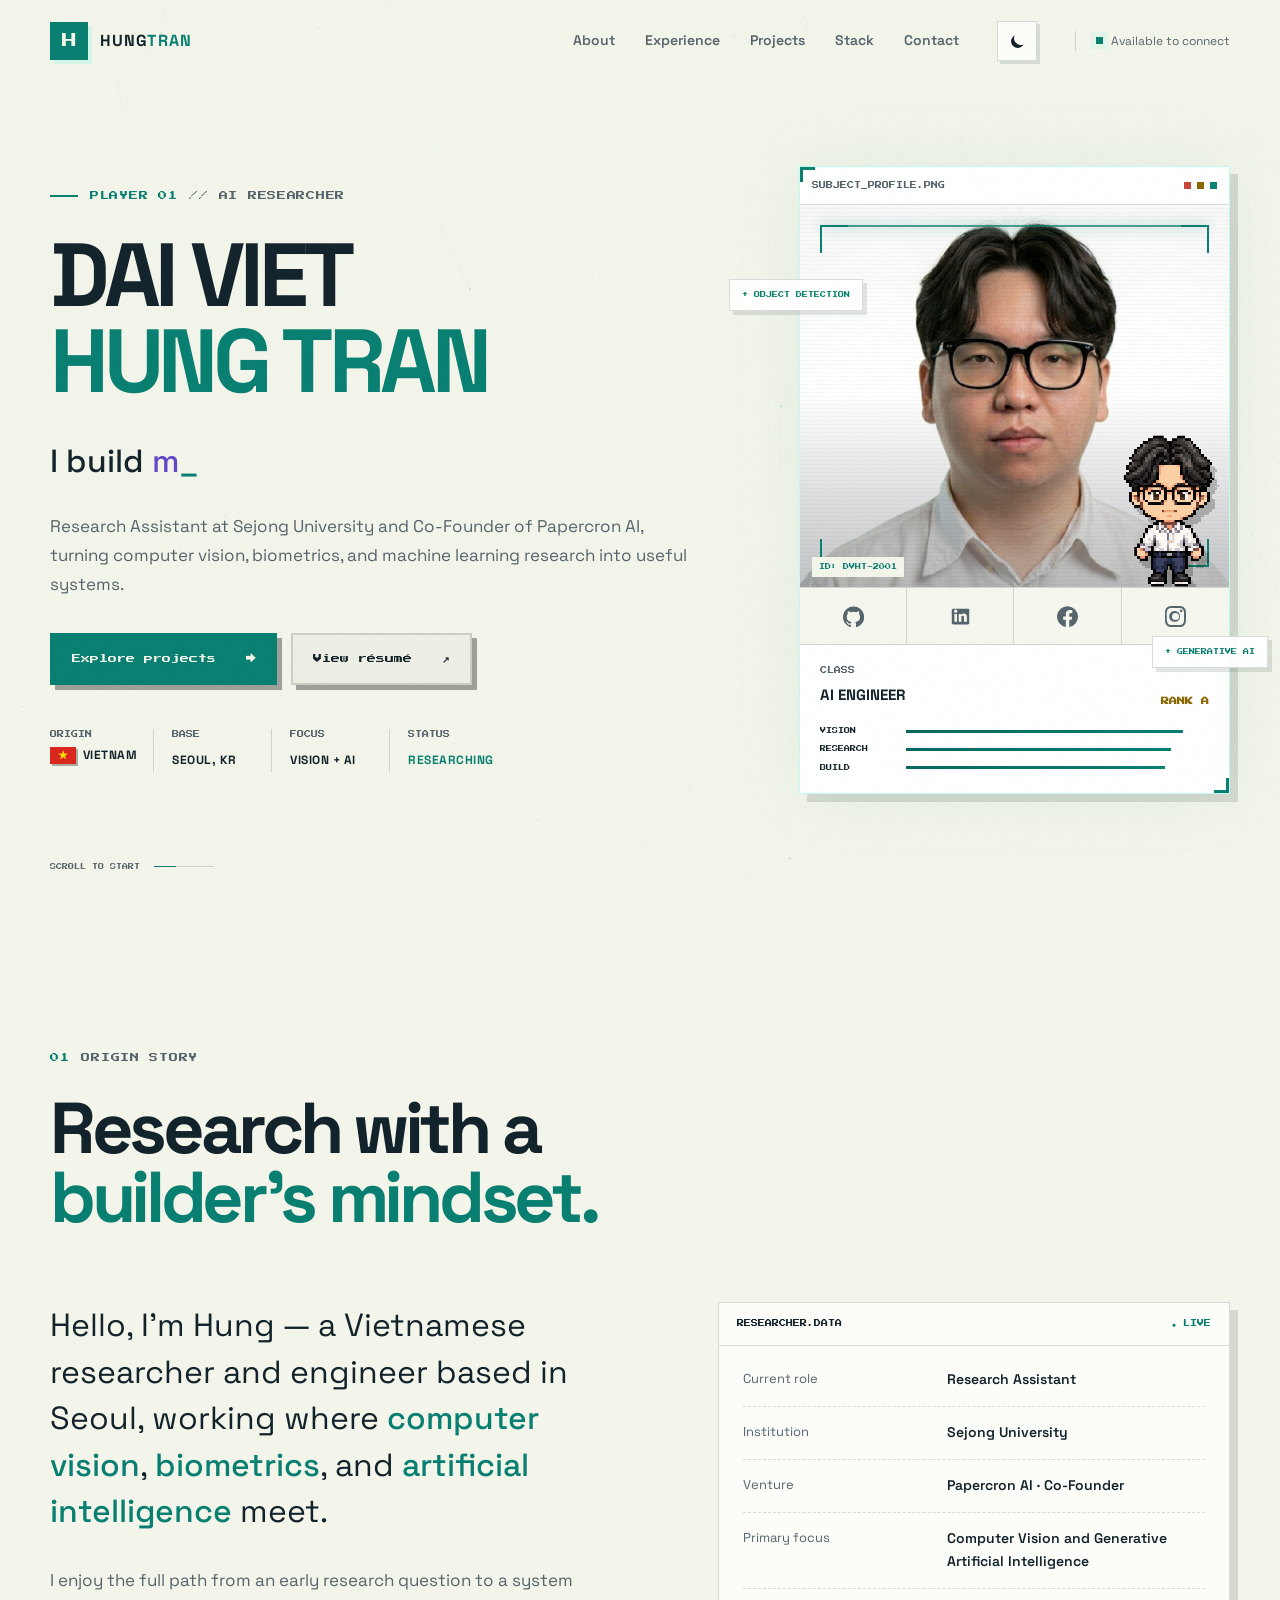
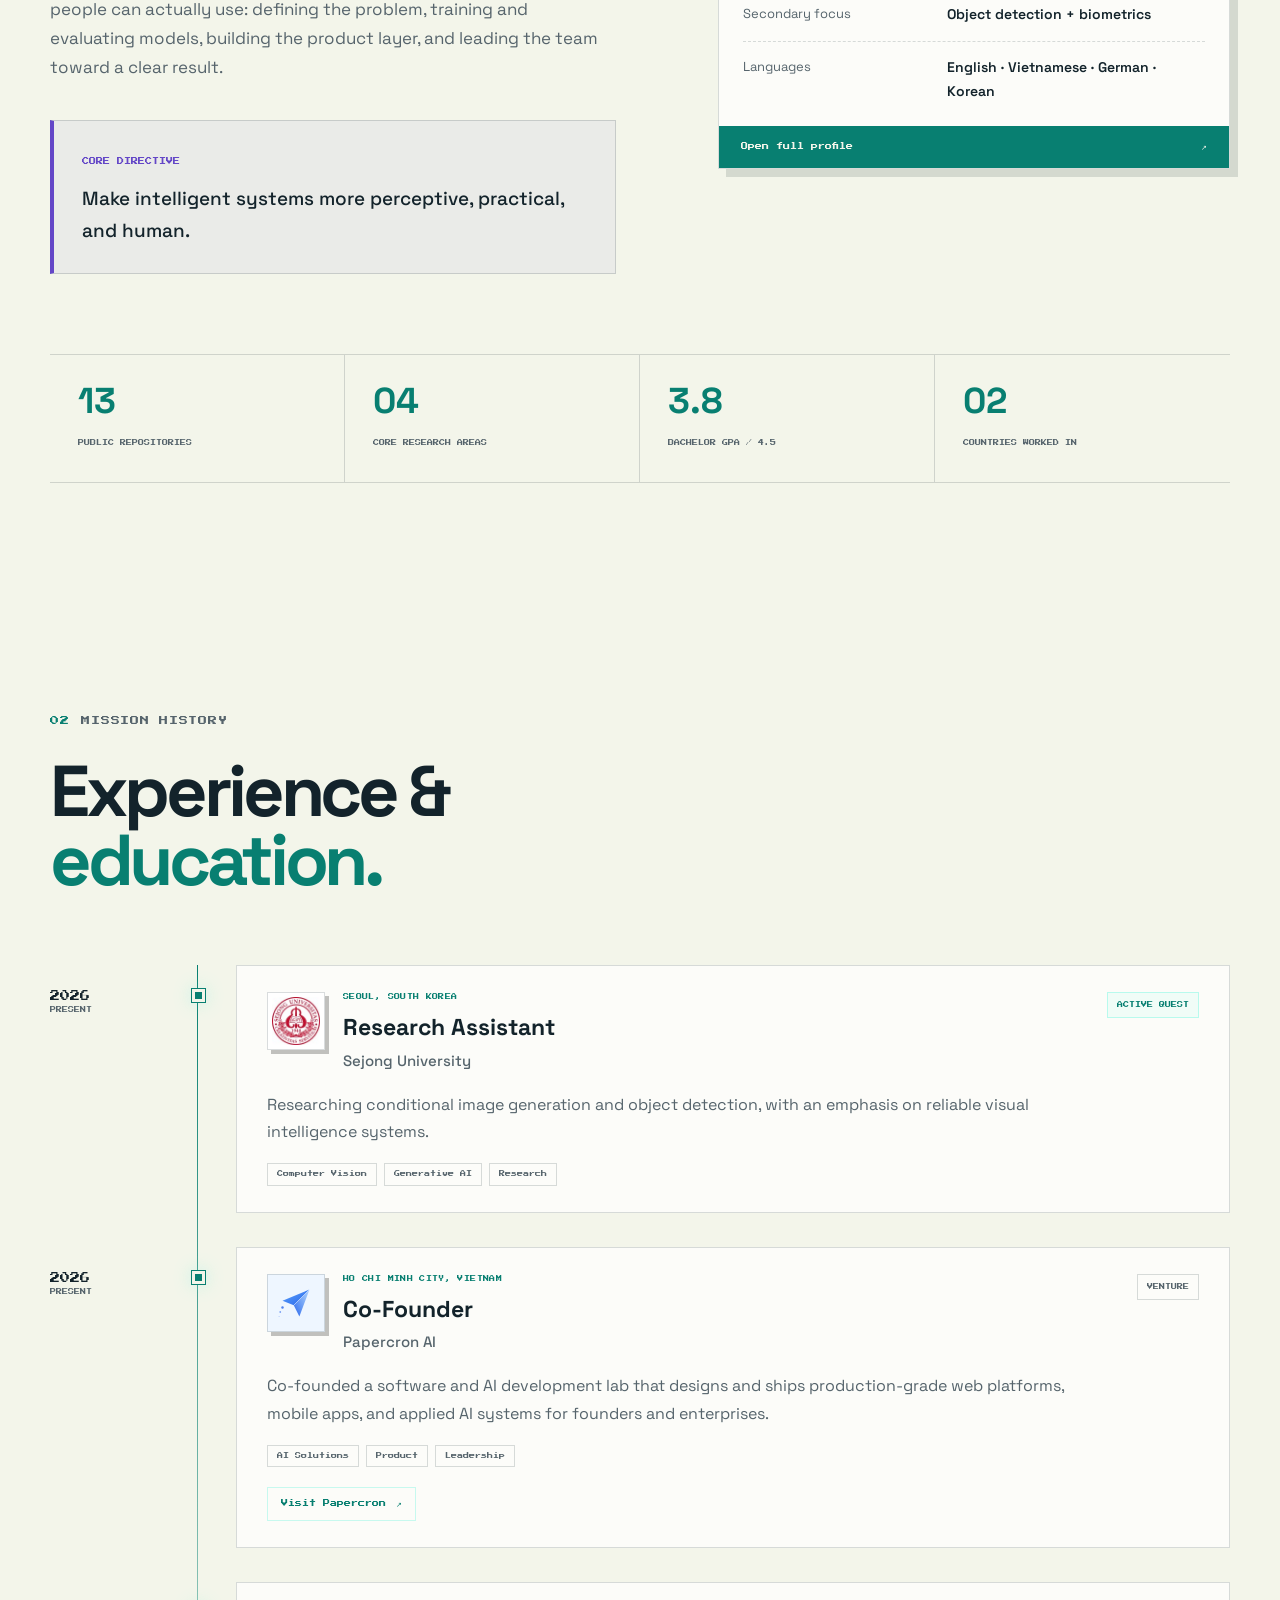
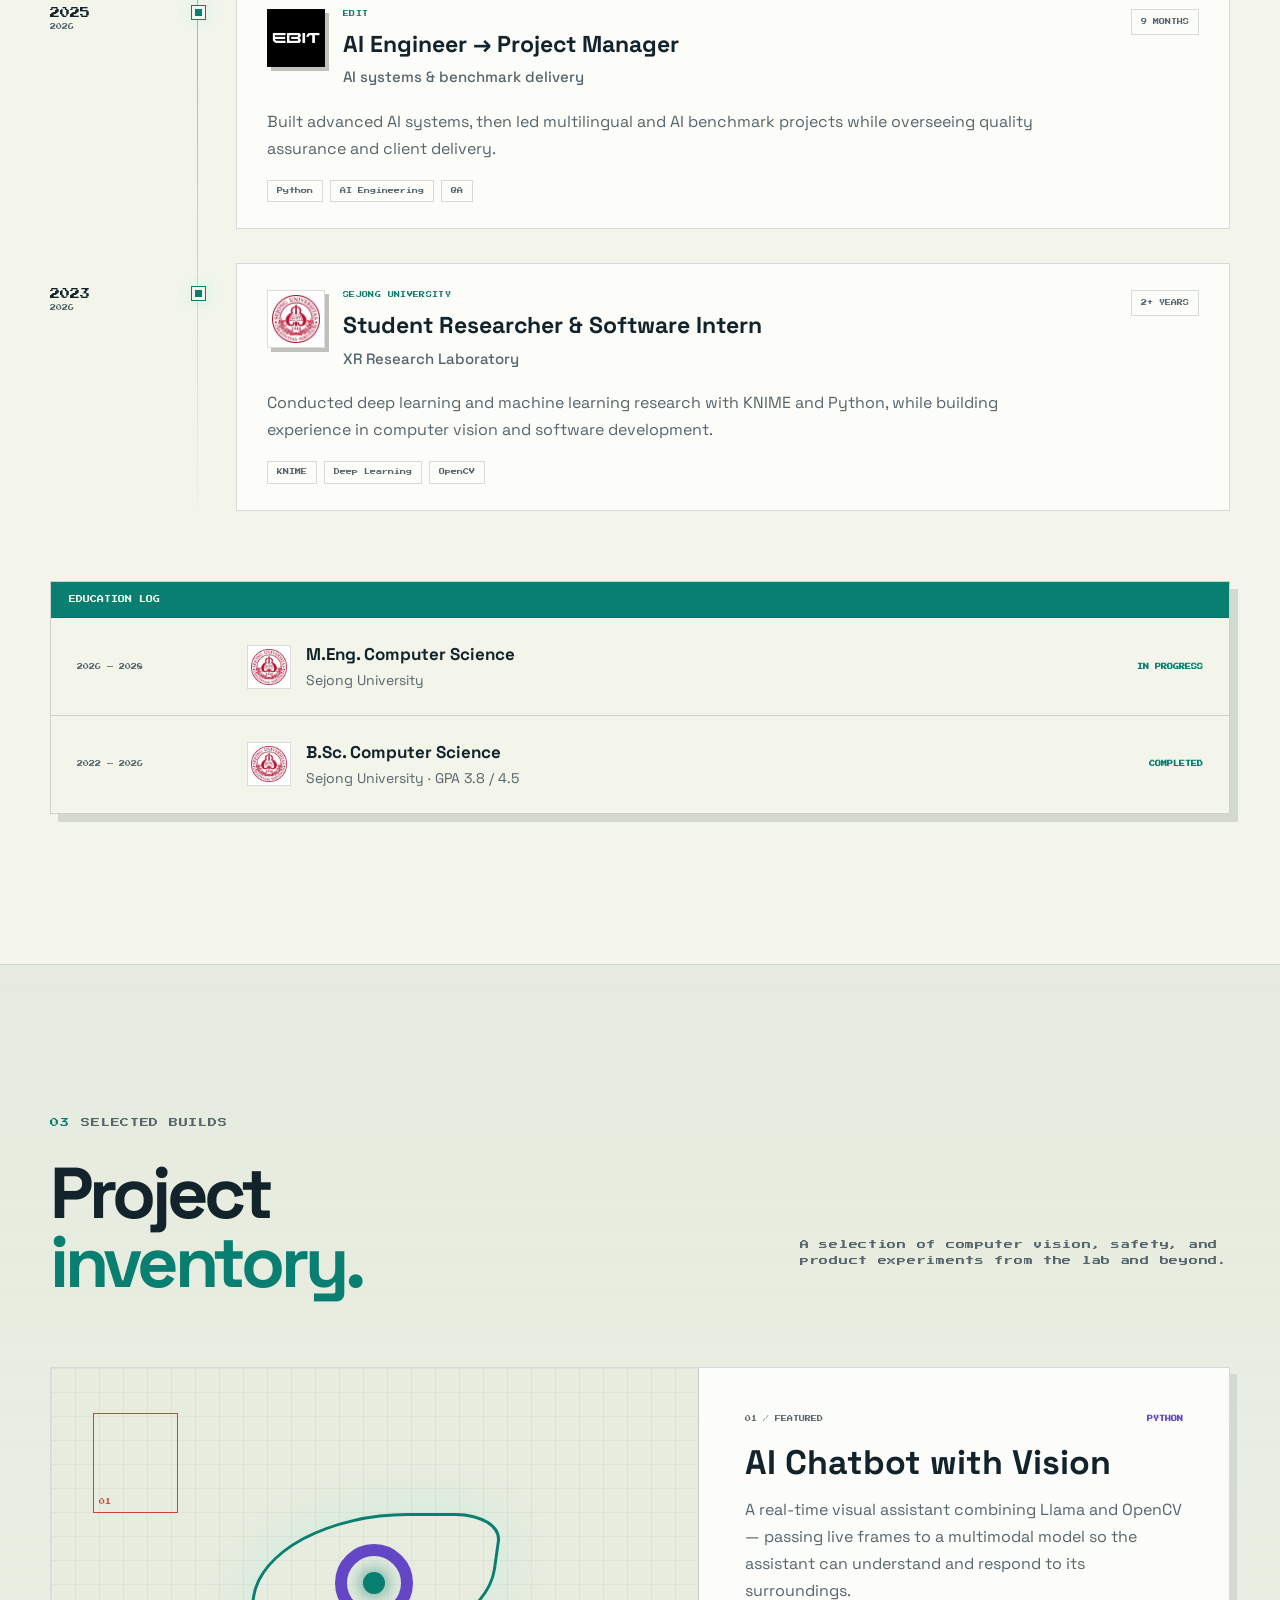
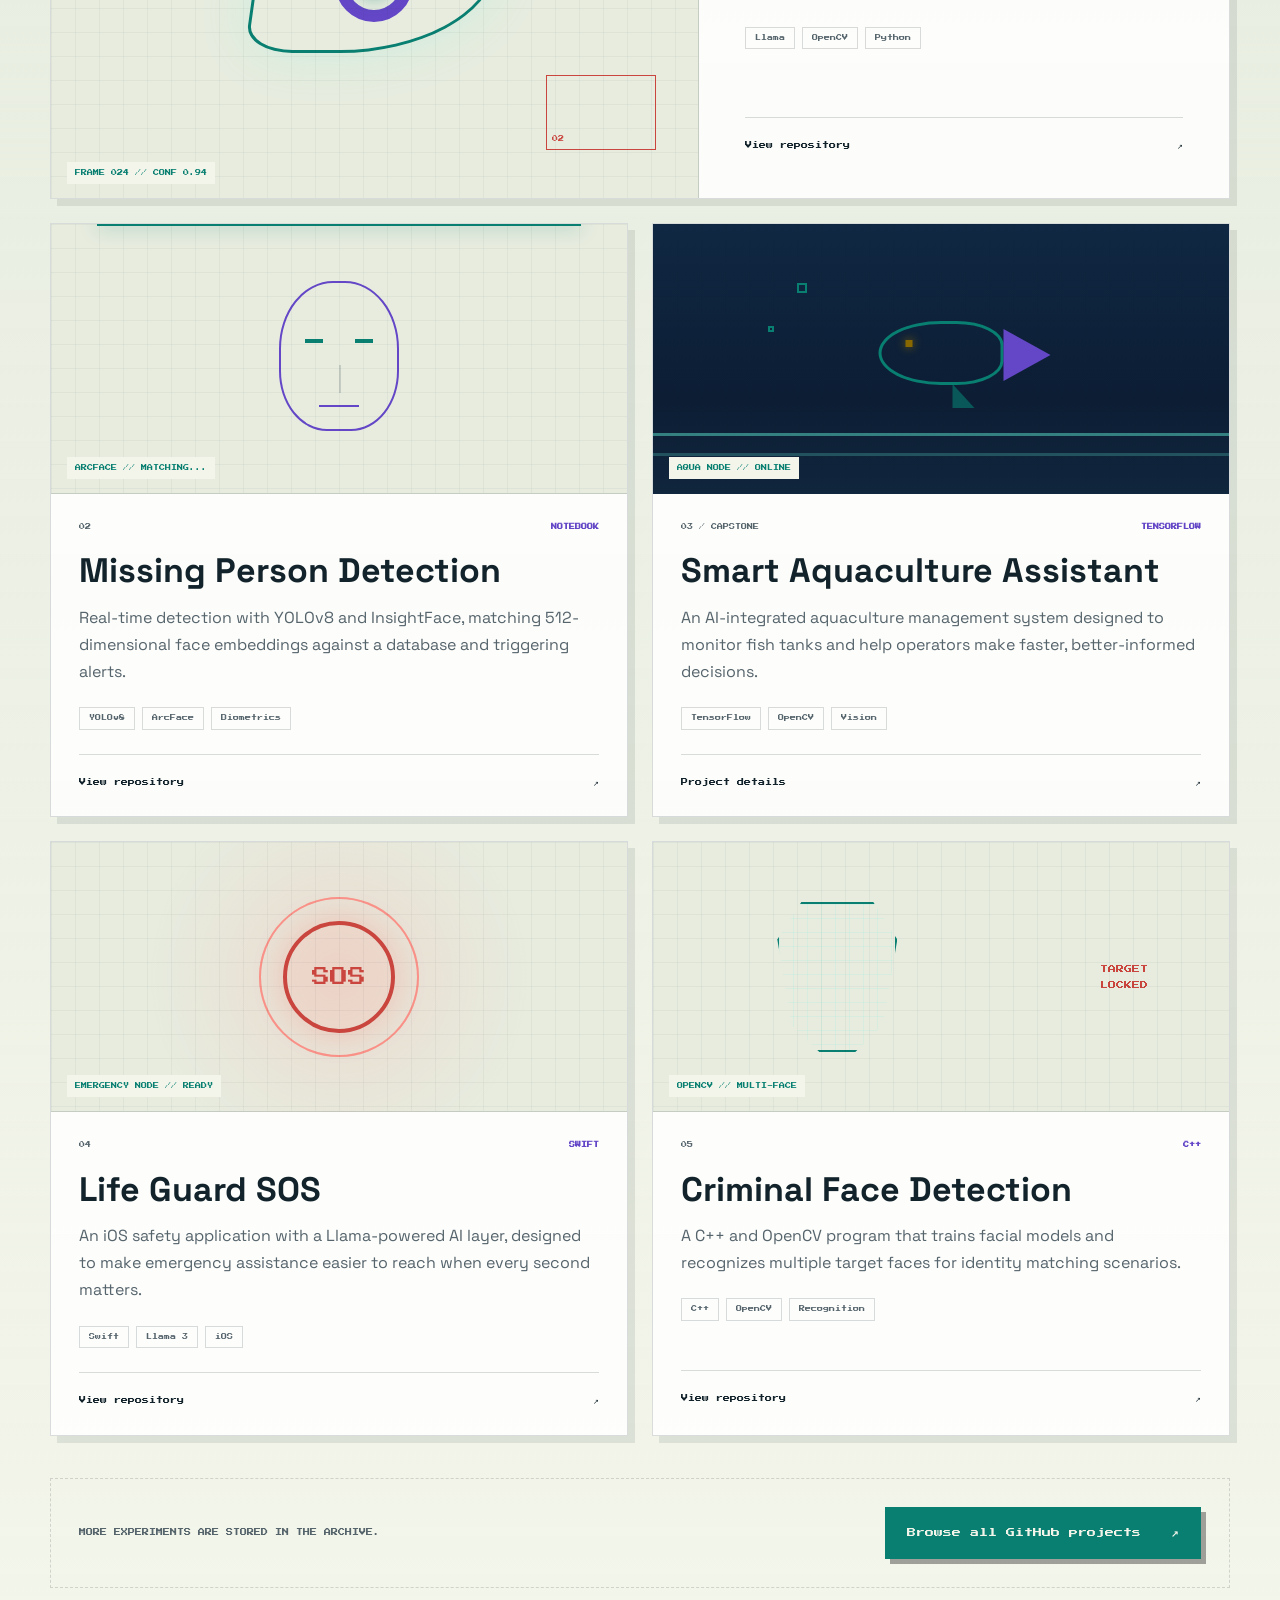
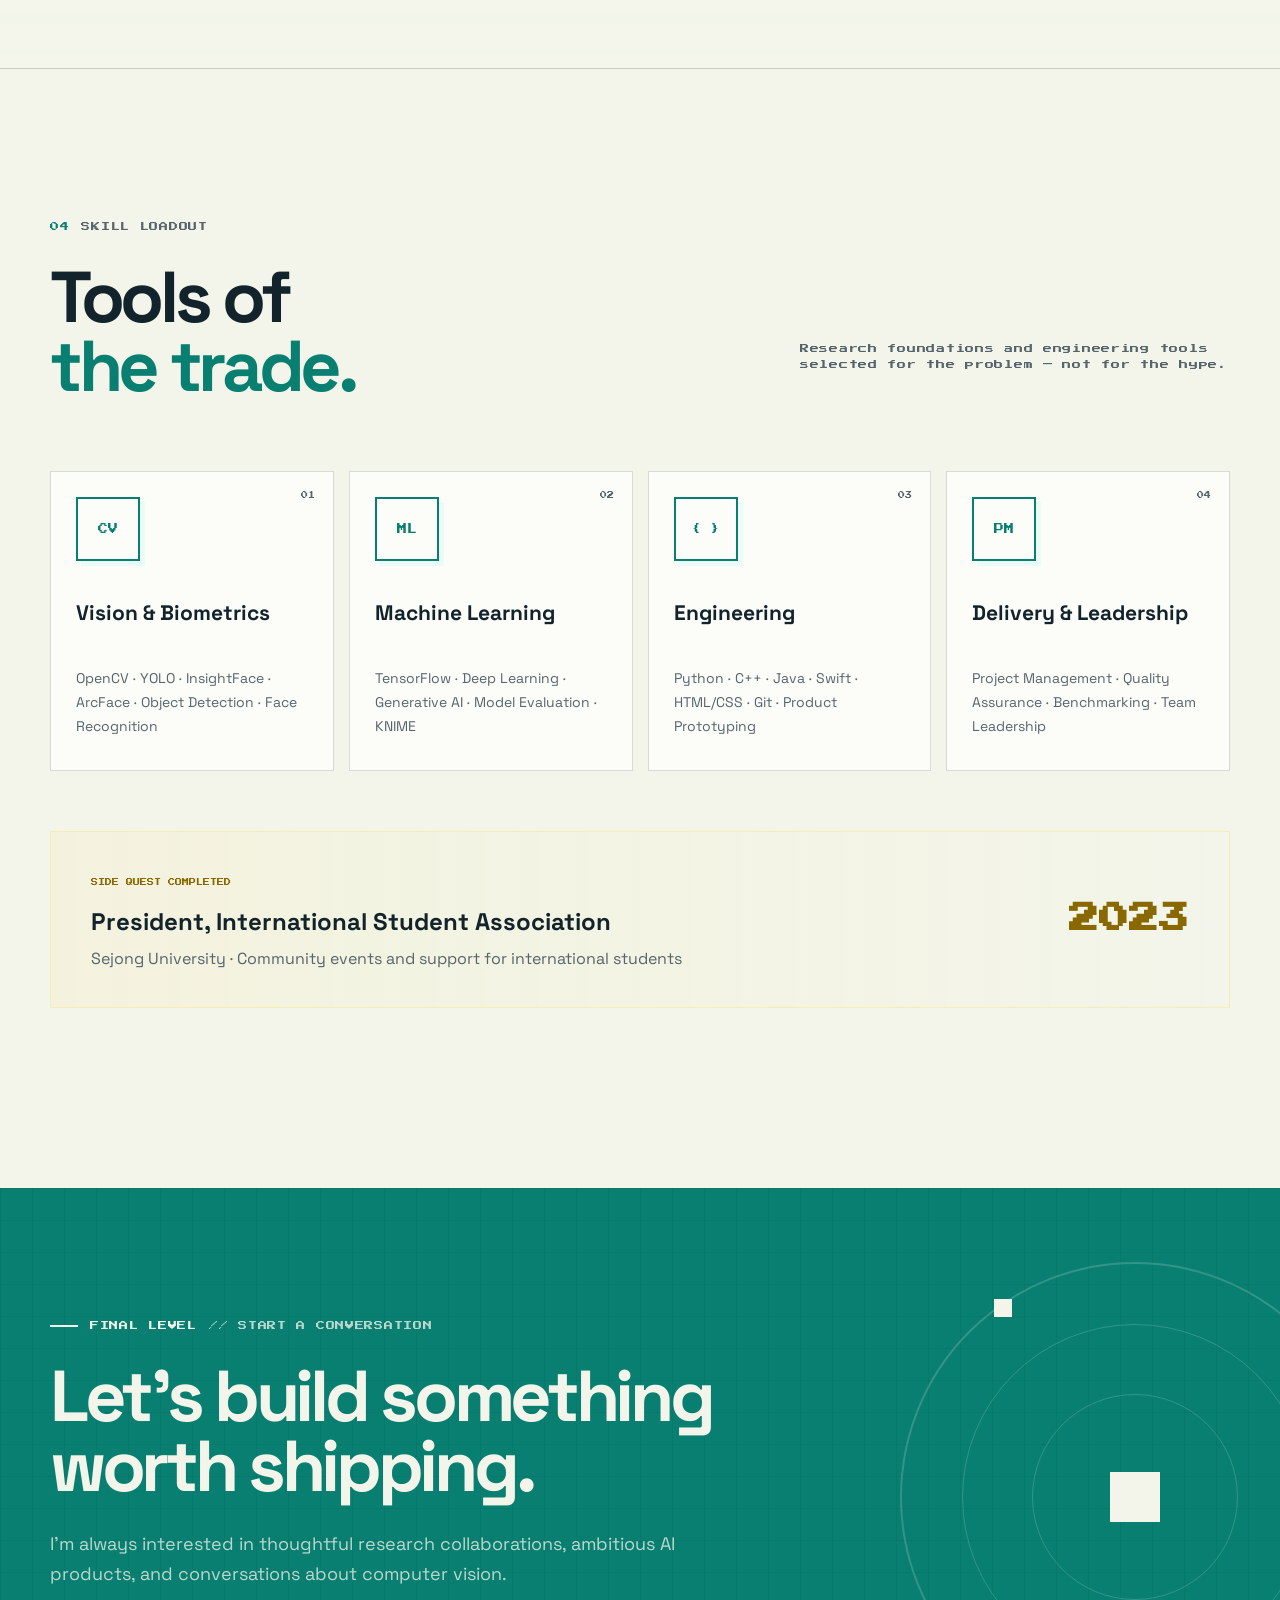
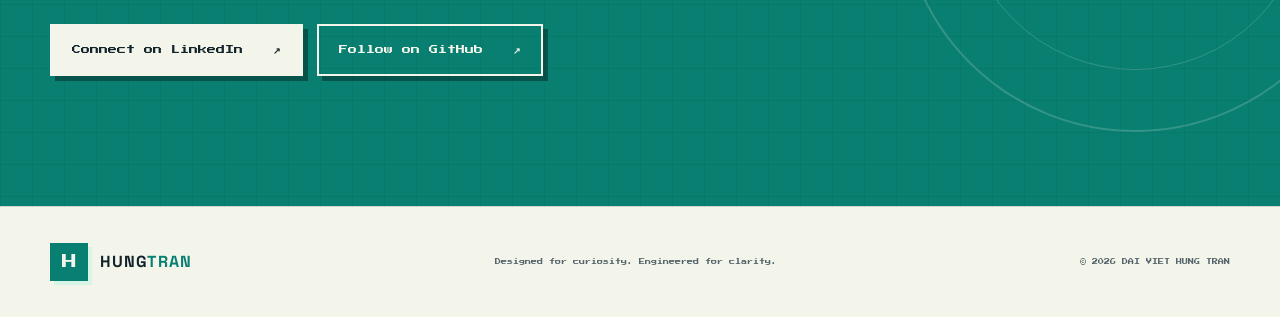
==== commit e2c63562: "Change language info" ====
--- a/index.html
+++ b/index.html
@@ -269,9 +269,9 @@
               <div><dt>Current role</dt><dd>Research Assistant</dd></div>
               <div><dt>Institution</dt><dd>Sejong University</dd></div>
               <div><dt>Venture</dt><dd>Papercron AI · Co-Founder</dd></div>
-              <div><dt>Primary focus</dt><dd>Conditional image generation</dd></div>
+              <div><dt>Primary focus</dt><dd>Computer Vision and Generative Artificial Intelligence</dd></div>
               <div><dt>Secondary focus</dt><dd>Object detection + biometrics</dd></div>
-              <div><dt>Languages</dt><dd>English · Vietnamese · German +1</dd></div>
+              <div><dt>Languages</dt><dd>English · Vietnamese · German · Korean</dd></div>
             </dl>
             <a
               href="https://www.linkedin.com/in/dai-viet-hung-tran-8b6090233/"
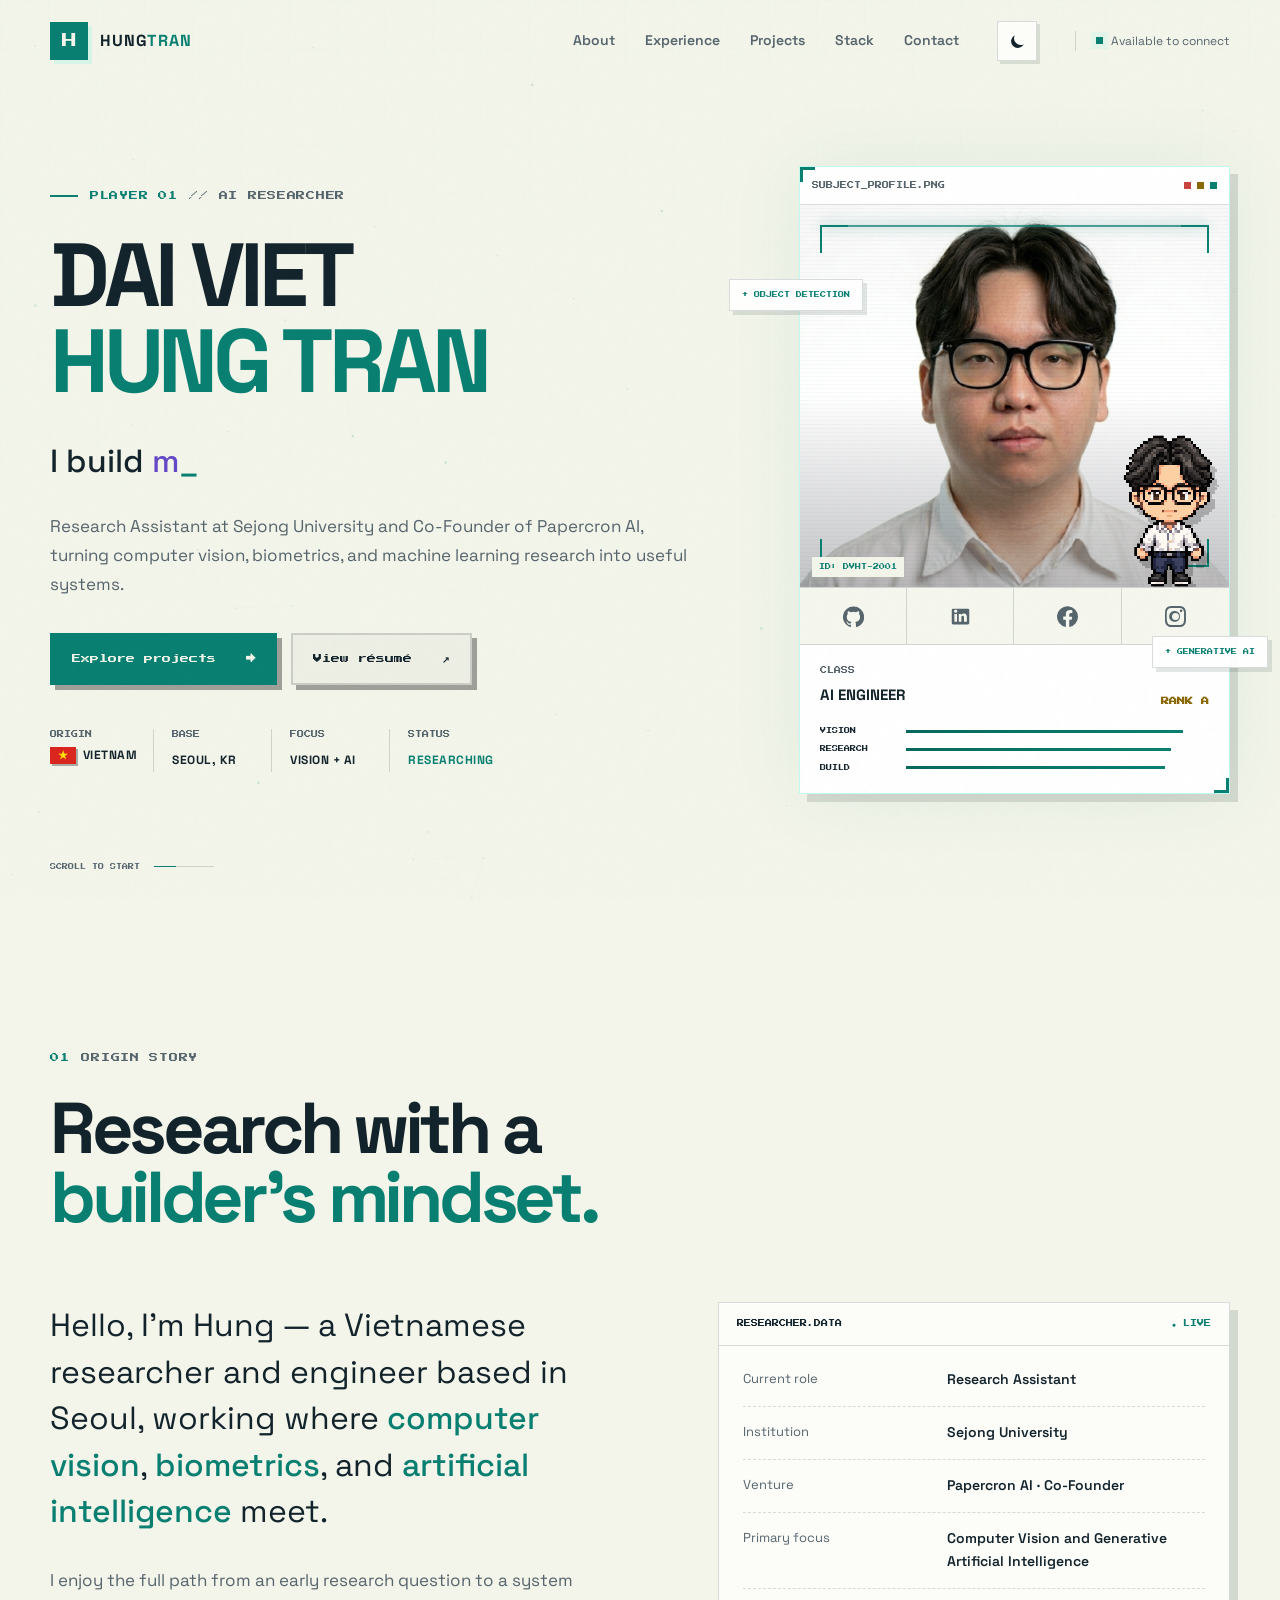
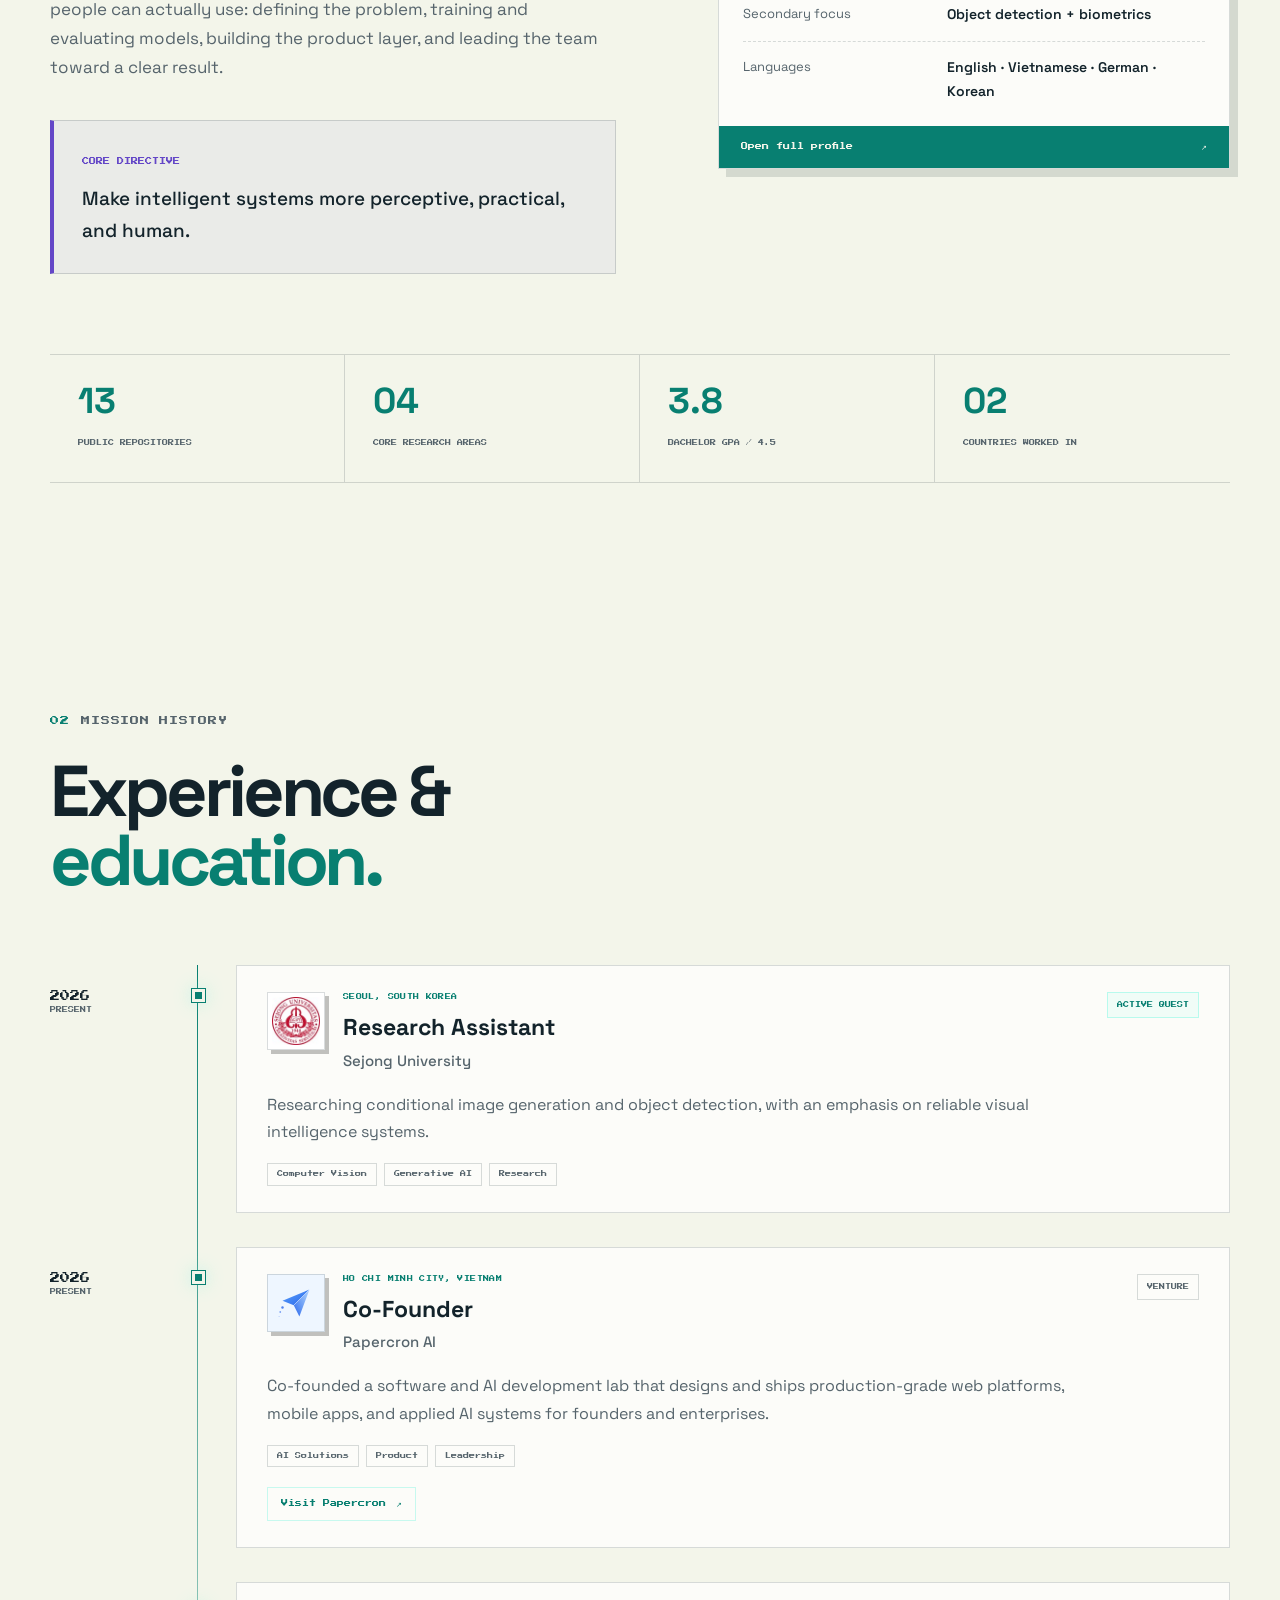
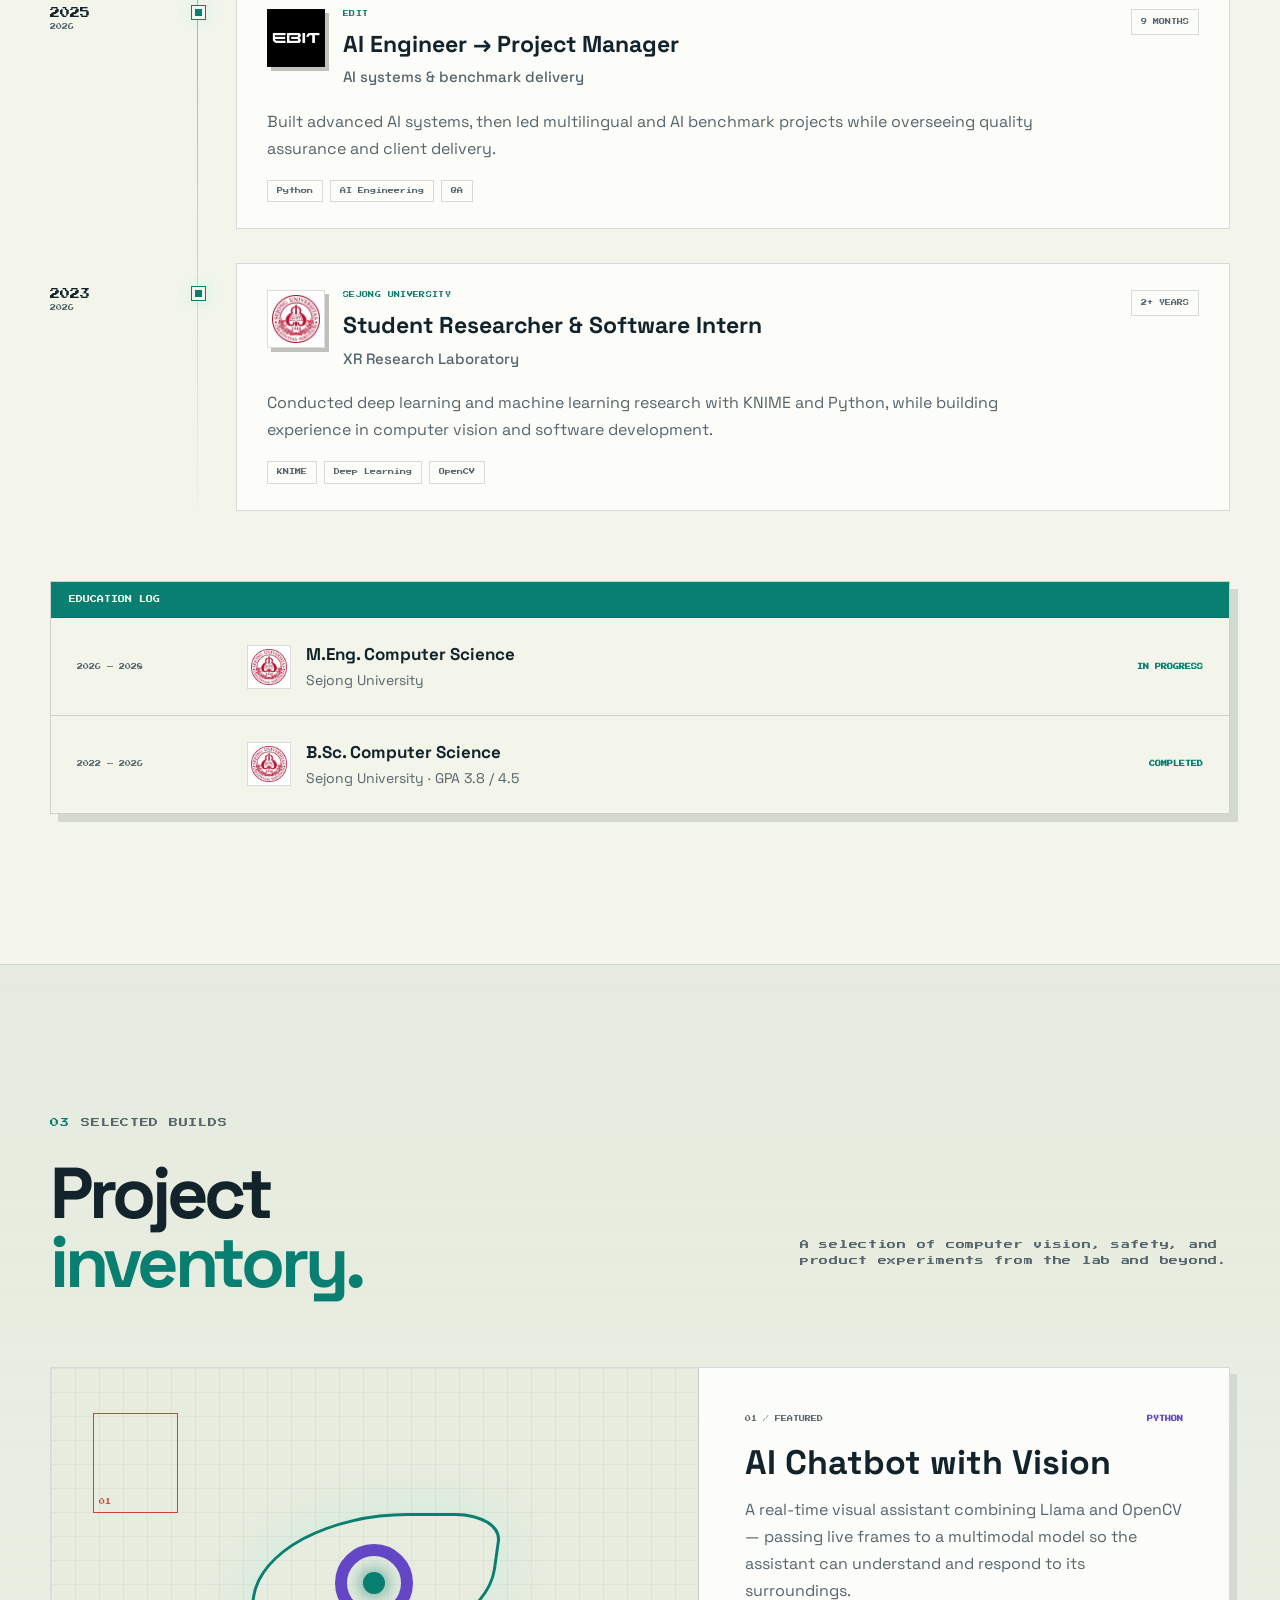
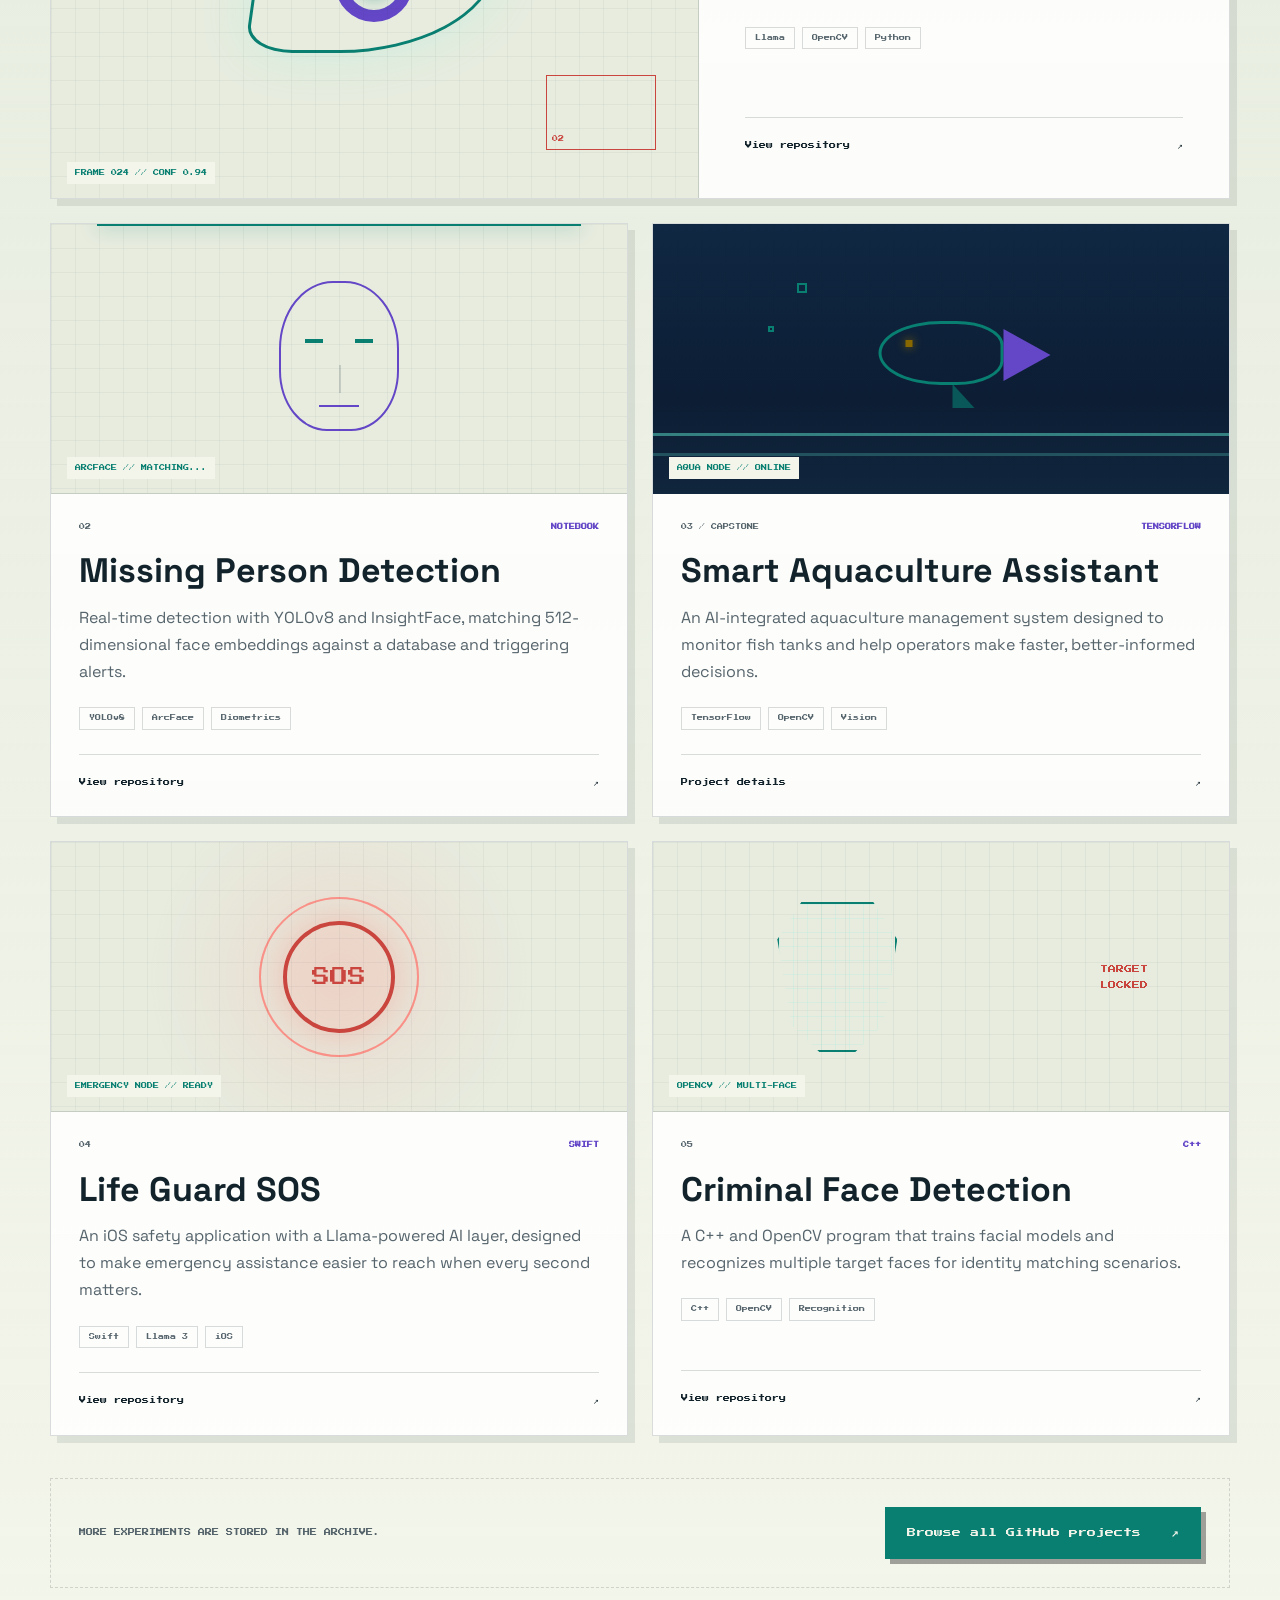
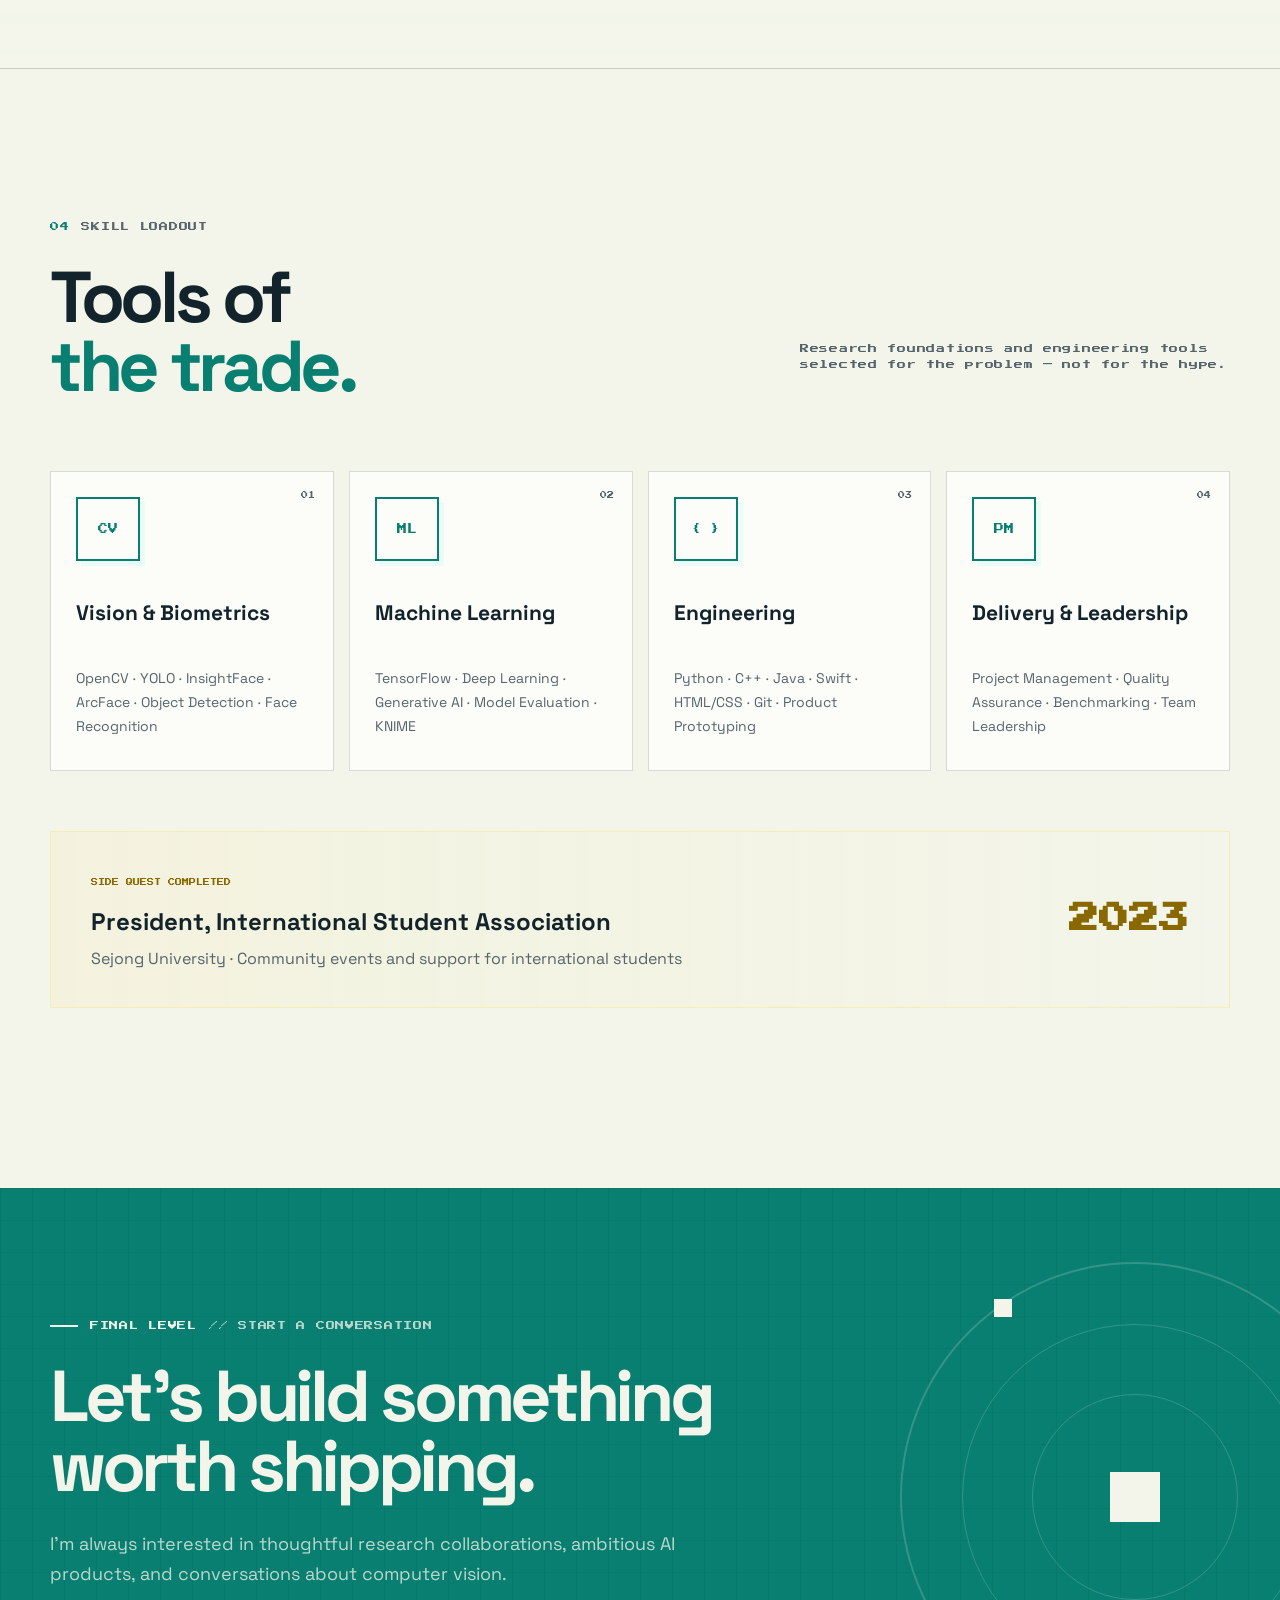
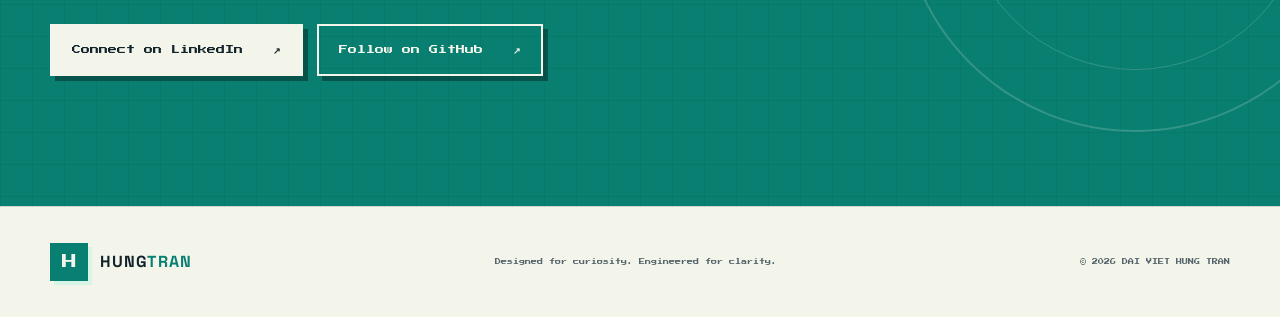
==== commit fdc069c3: "Updated CV" ====
--- a/index.html
+++ b/index.html
@@ -112,7 +112,7 @@
             </a>
             <a
               class="button button--ghost"
-              href="Dai_Viet_Hung_Tran_CV_updated.pdf"
+              href="Dai_Viet_Hung_Tran_CV_2026_professional.pdf"
               target="_blank"
               rel="noreferrer"
             >
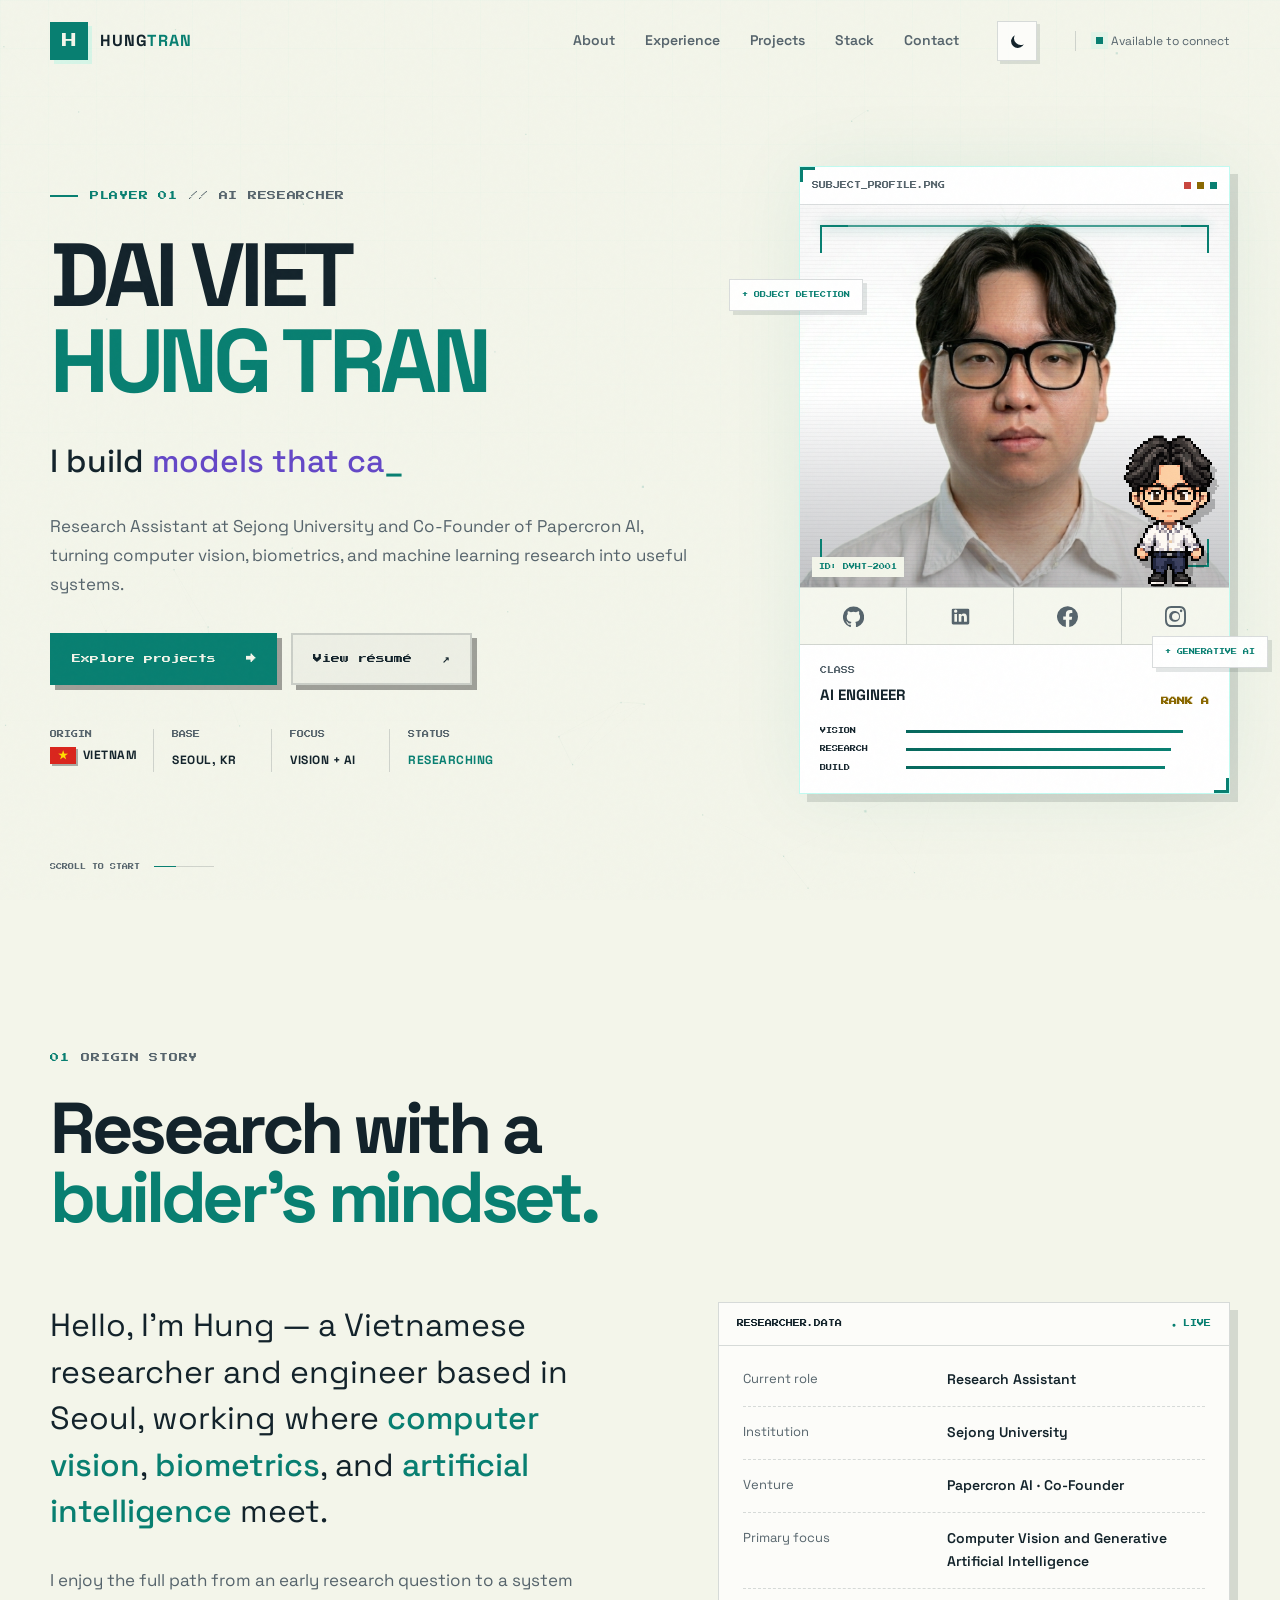
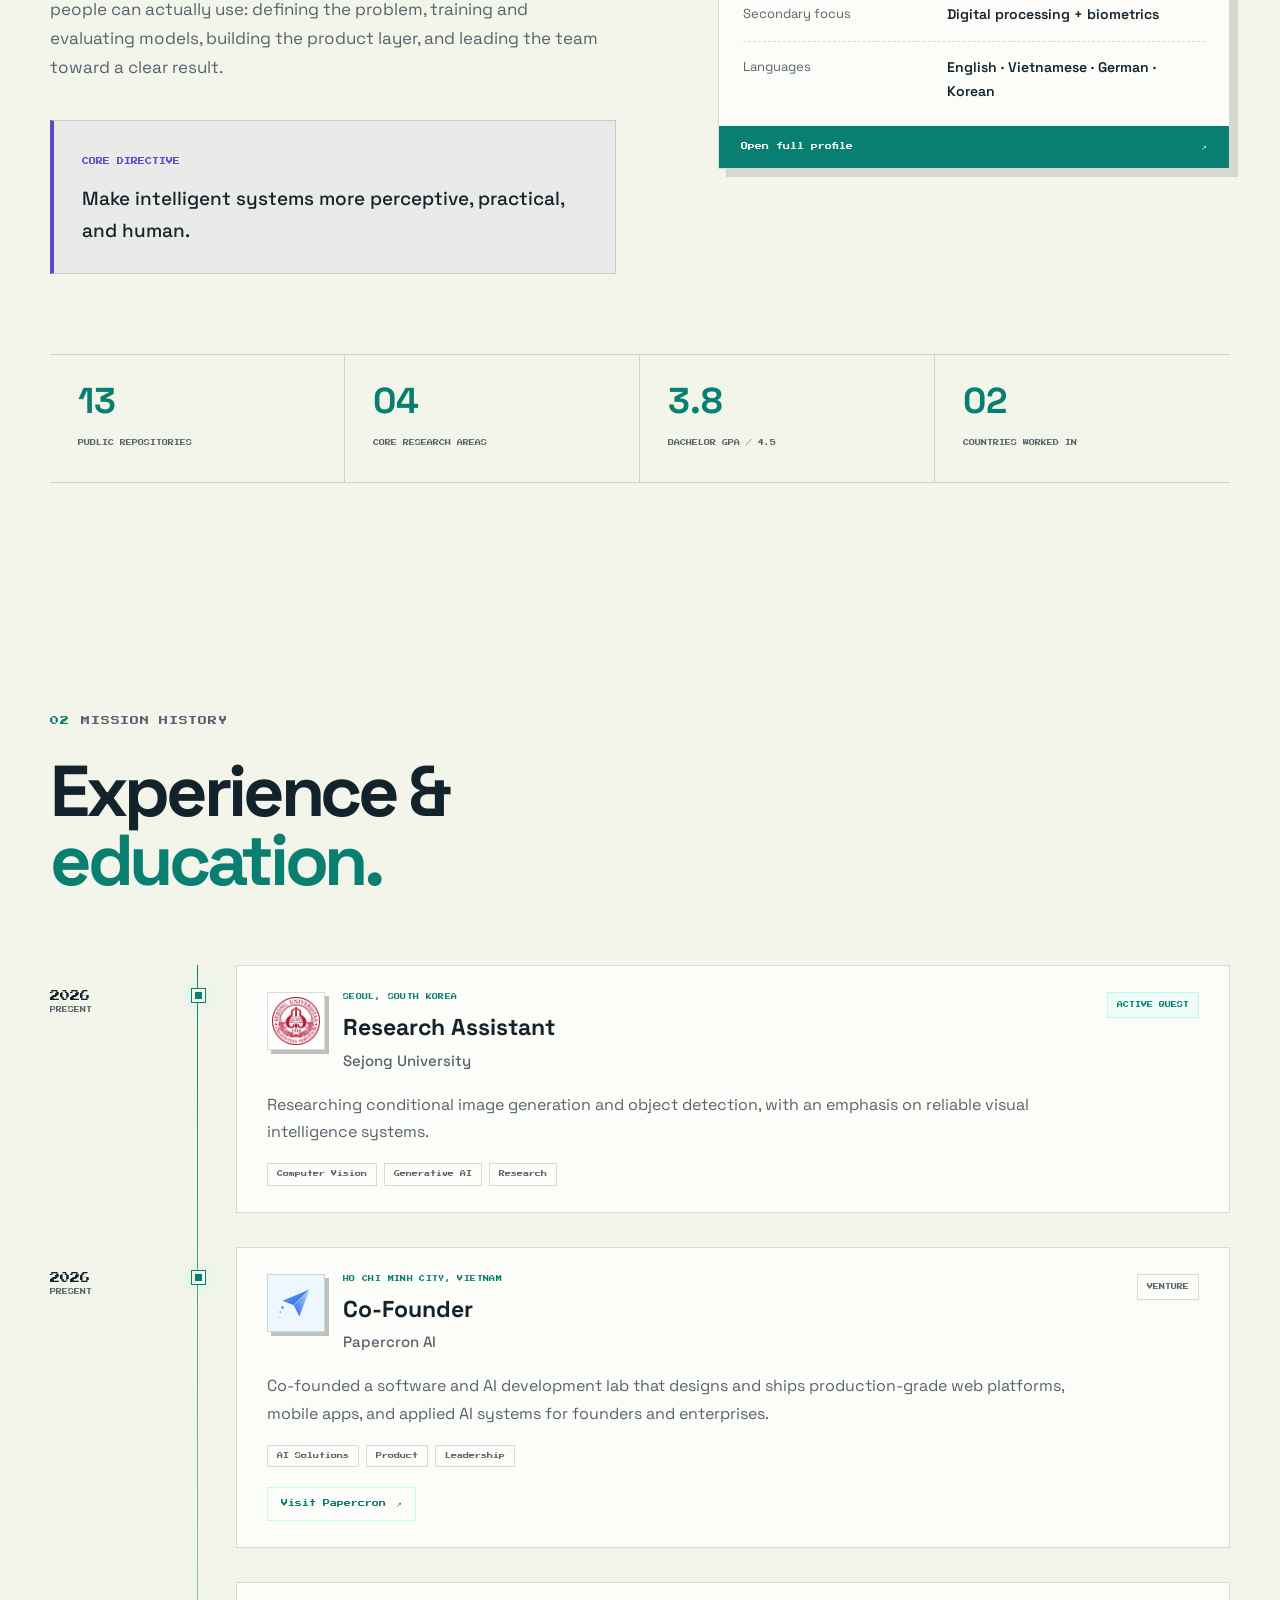
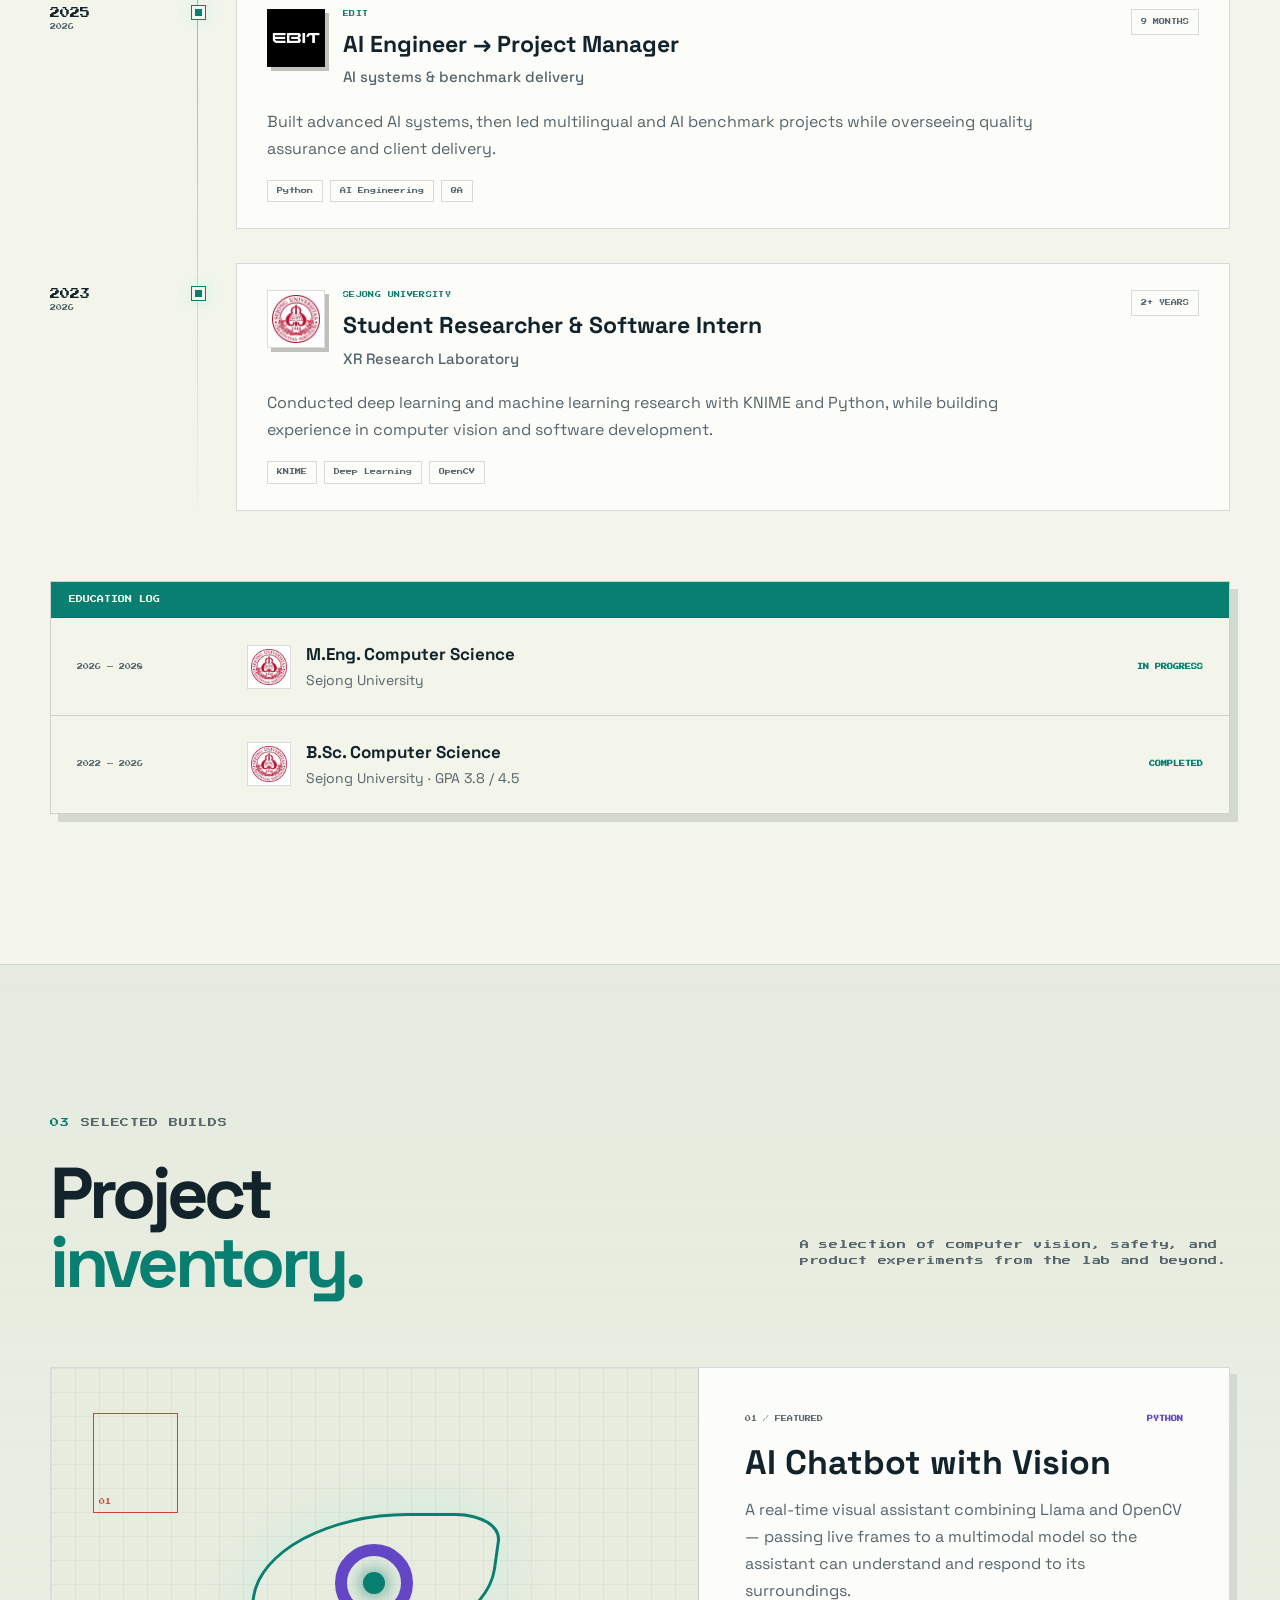
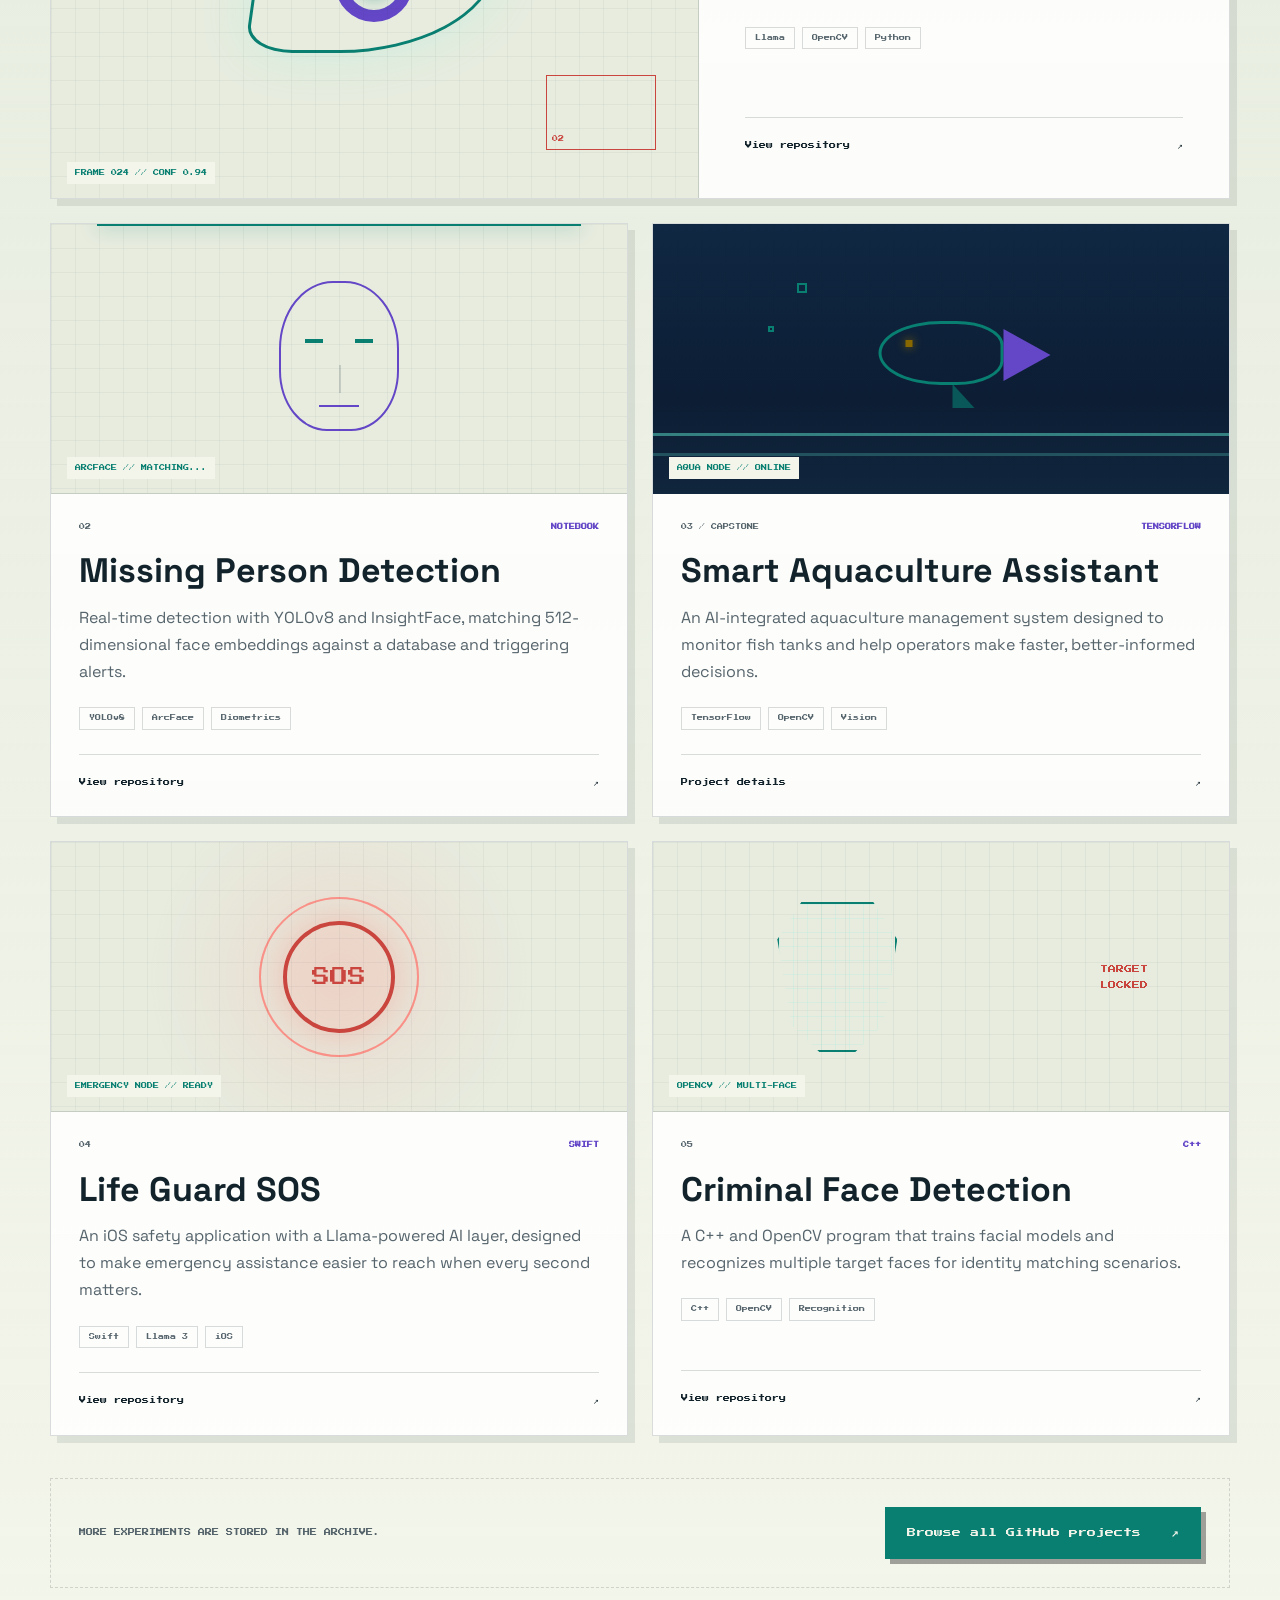
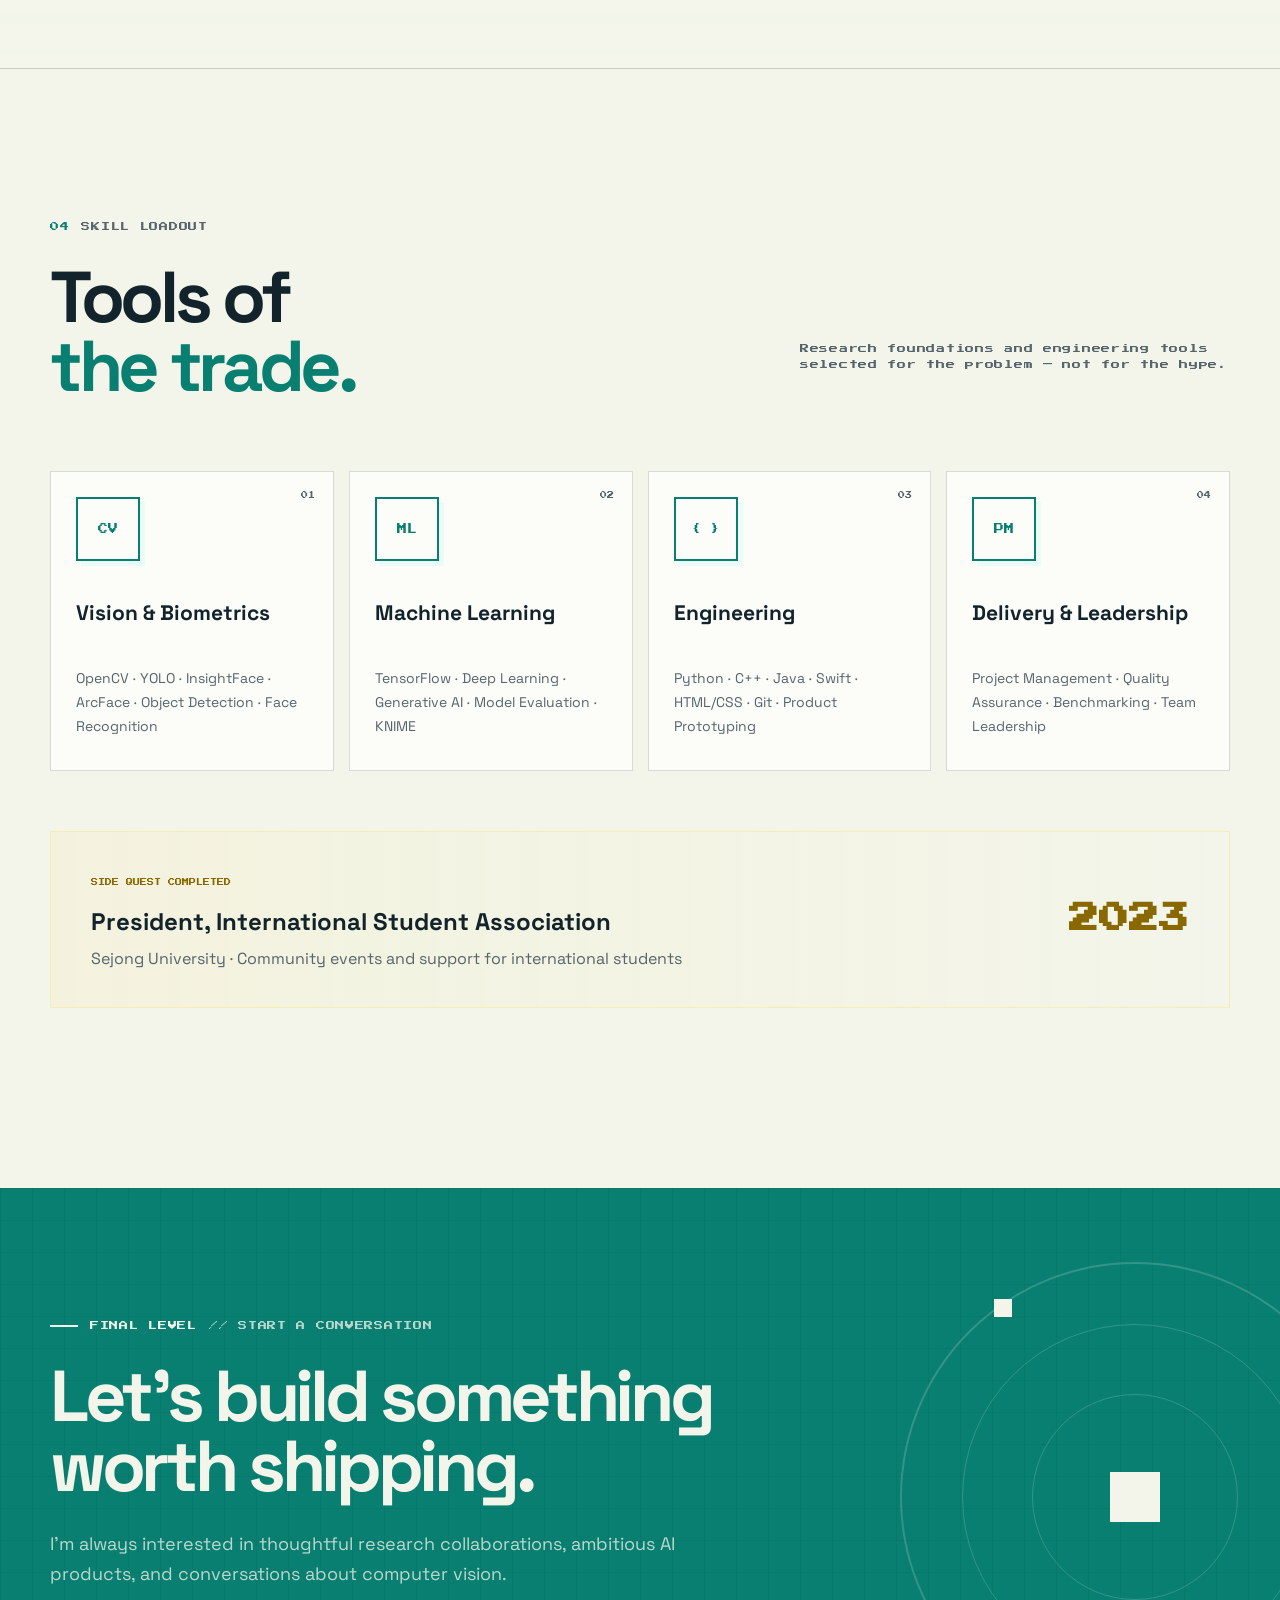
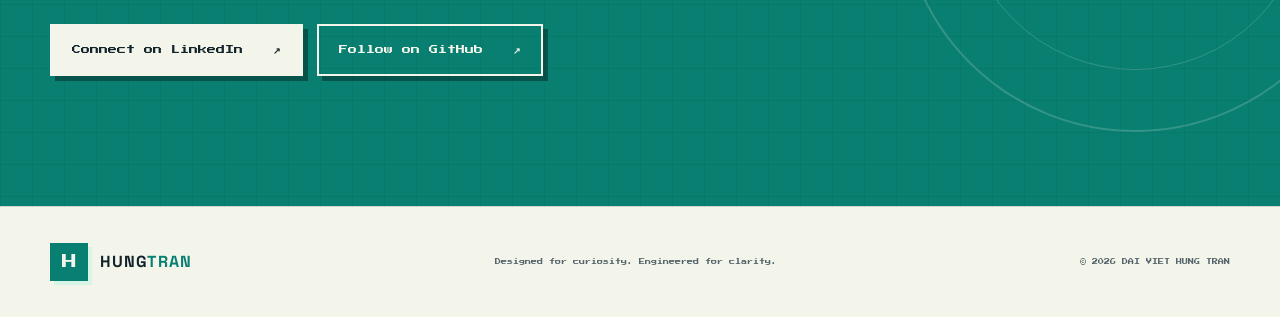
==== commit df908478: "info updated" ====
--- a/index.html
+++ b/index.html
@@ -270,7 +270,7 @@
               <div><dt>Institution</dt><dd>Sejong University</dd></div>
               <div><dt>Venture</dt><dd>Papercron AI · Co-Founder</dd></div>
               <div><dt>Primary focus</dt><dd>Computer Vision and Generative Artificial Intelligence</dd></div>
-              <div><dt>Secondary focus</dt><dd>Object detection + biometrics</dd></div>
+              <div><dt>Secondary focus</dt><dd>Digital processing + biometrics</dd></div>
               <div><dt>Languages</dt><dd>English · Vietnamese · German · Korean</dd></div>
             </dl>
             <a
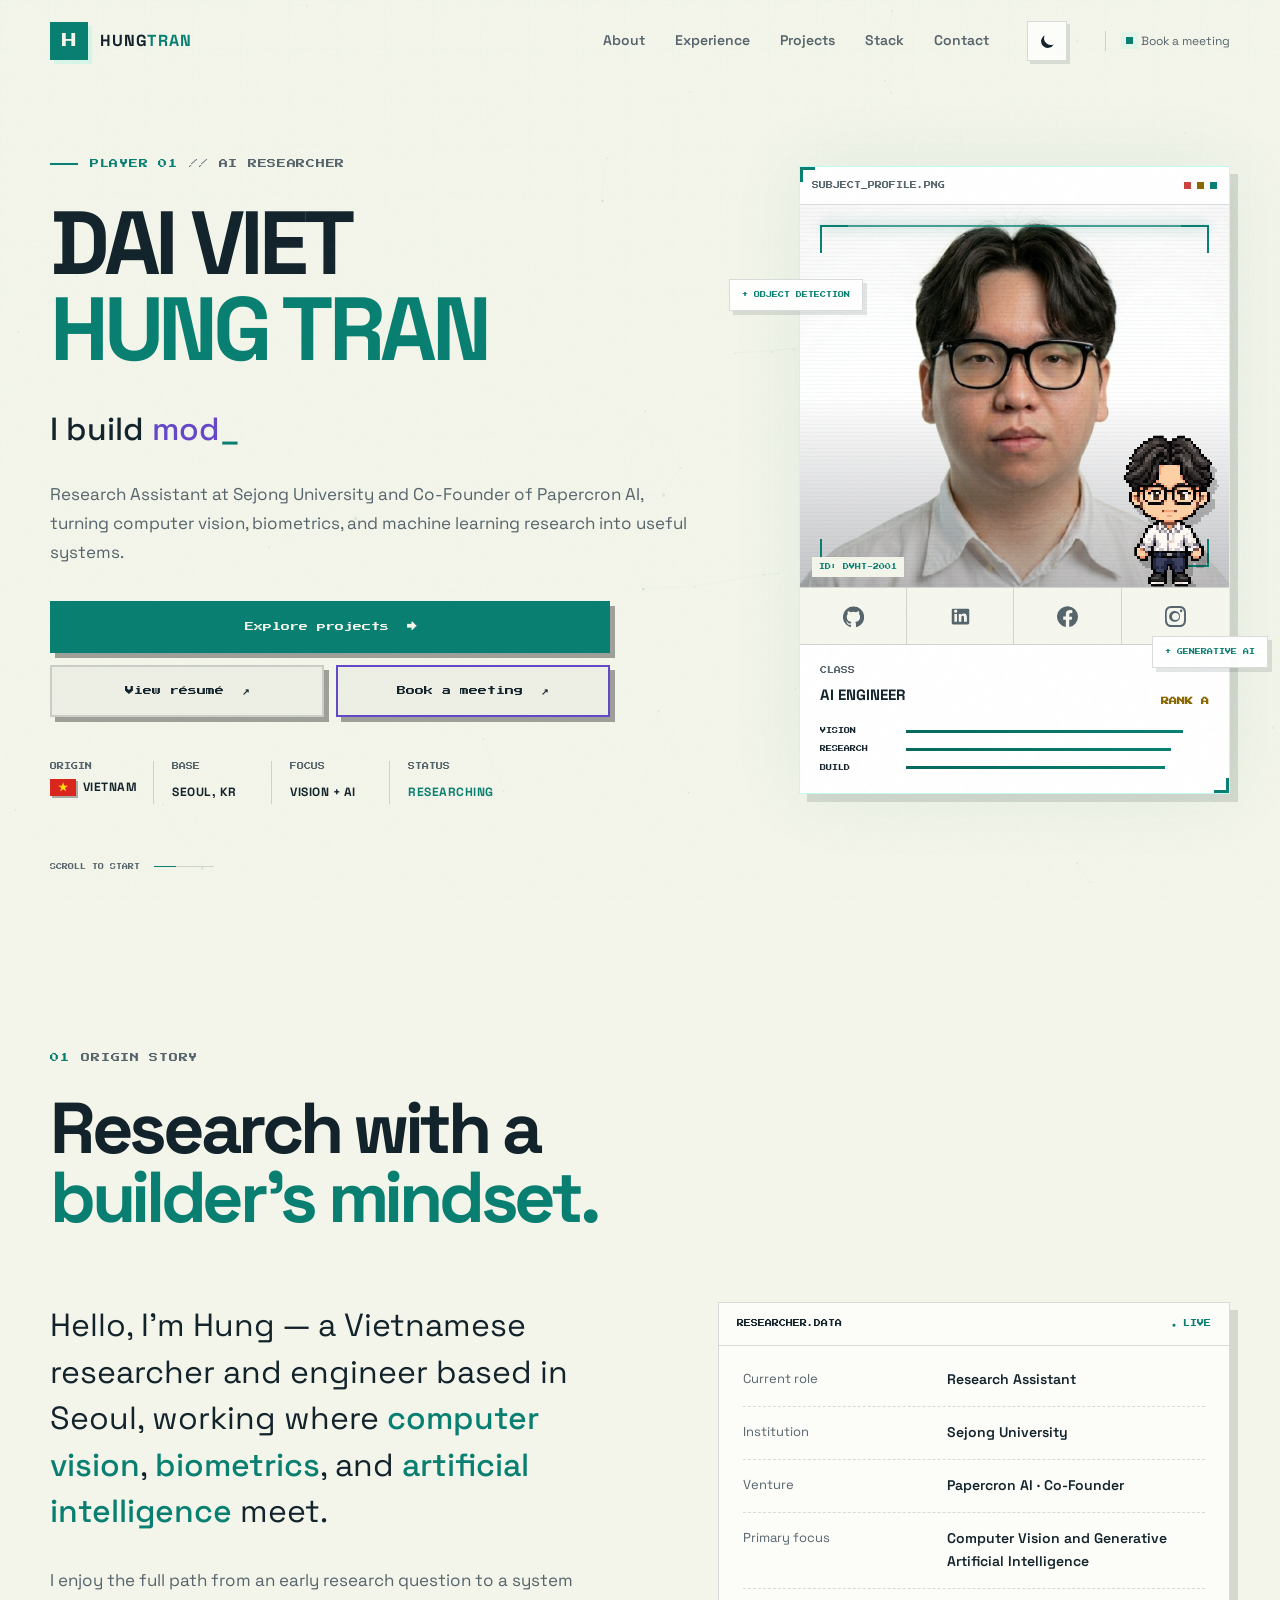
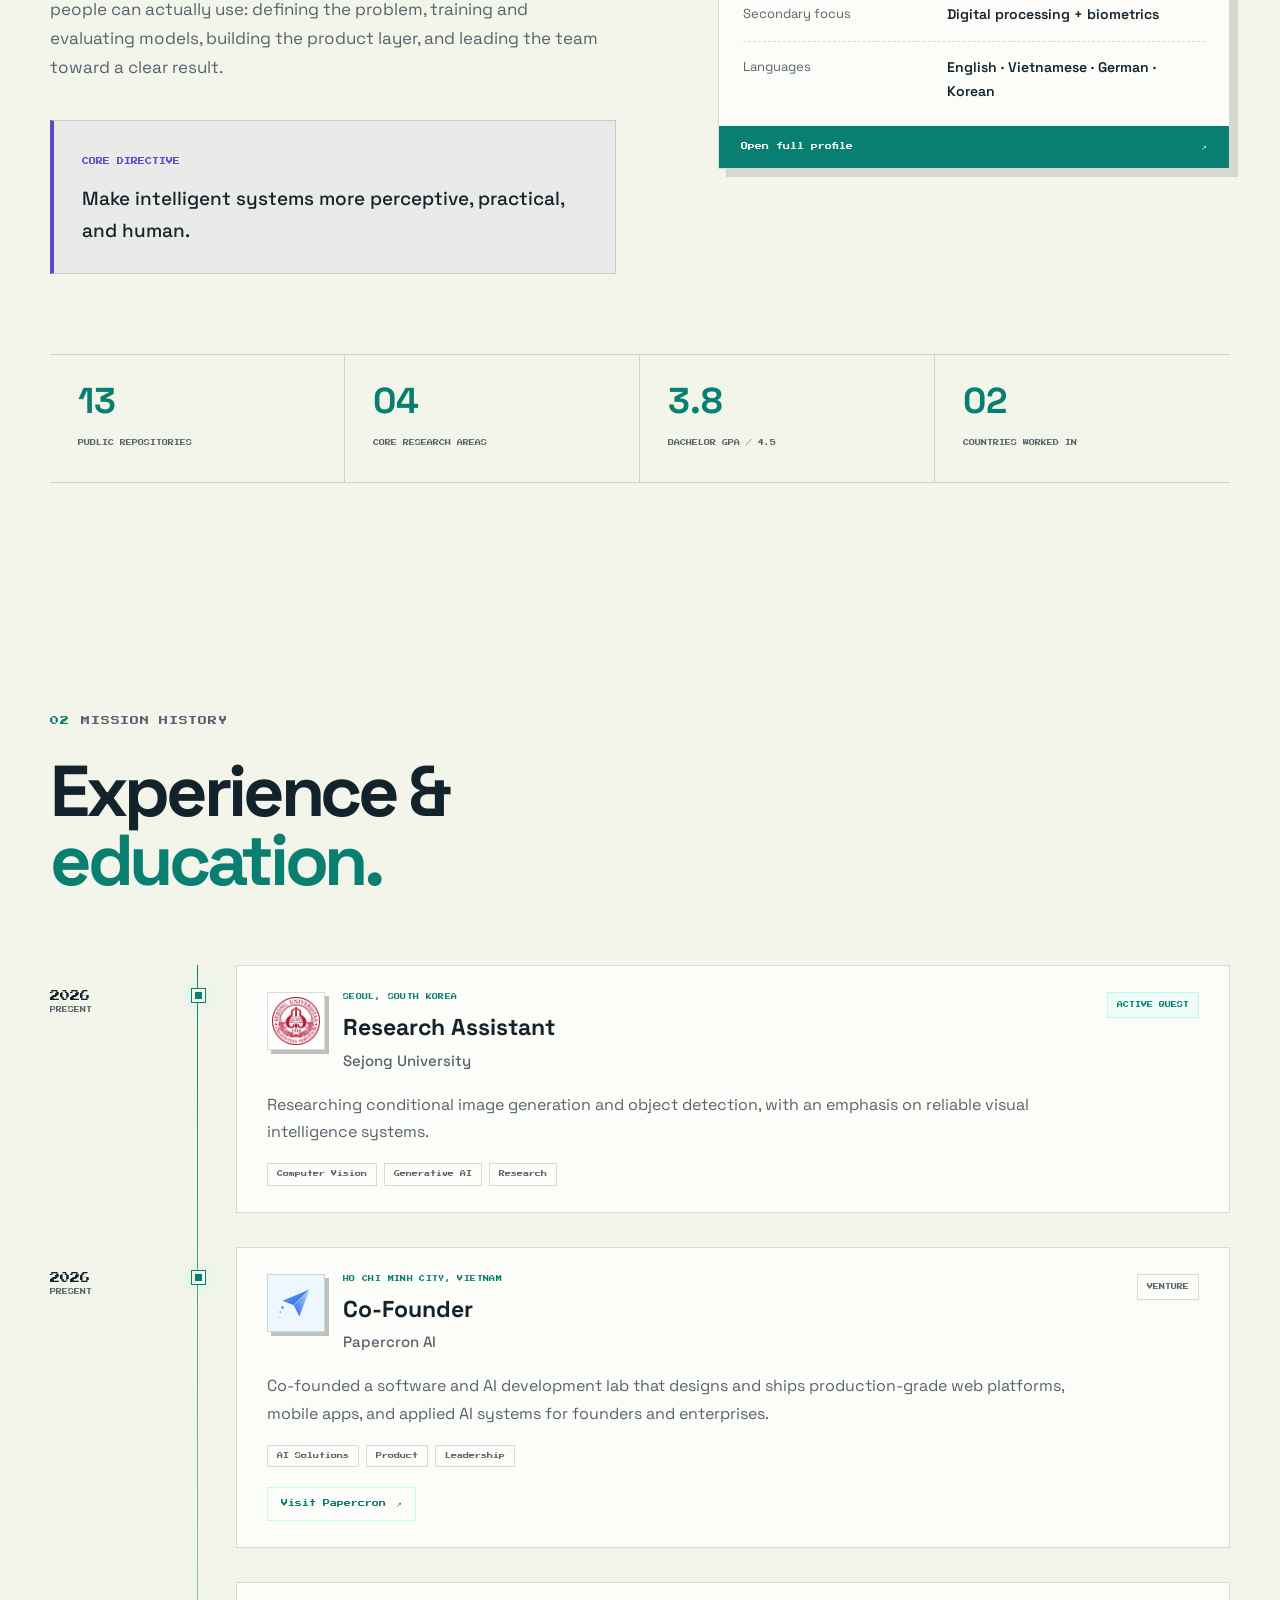
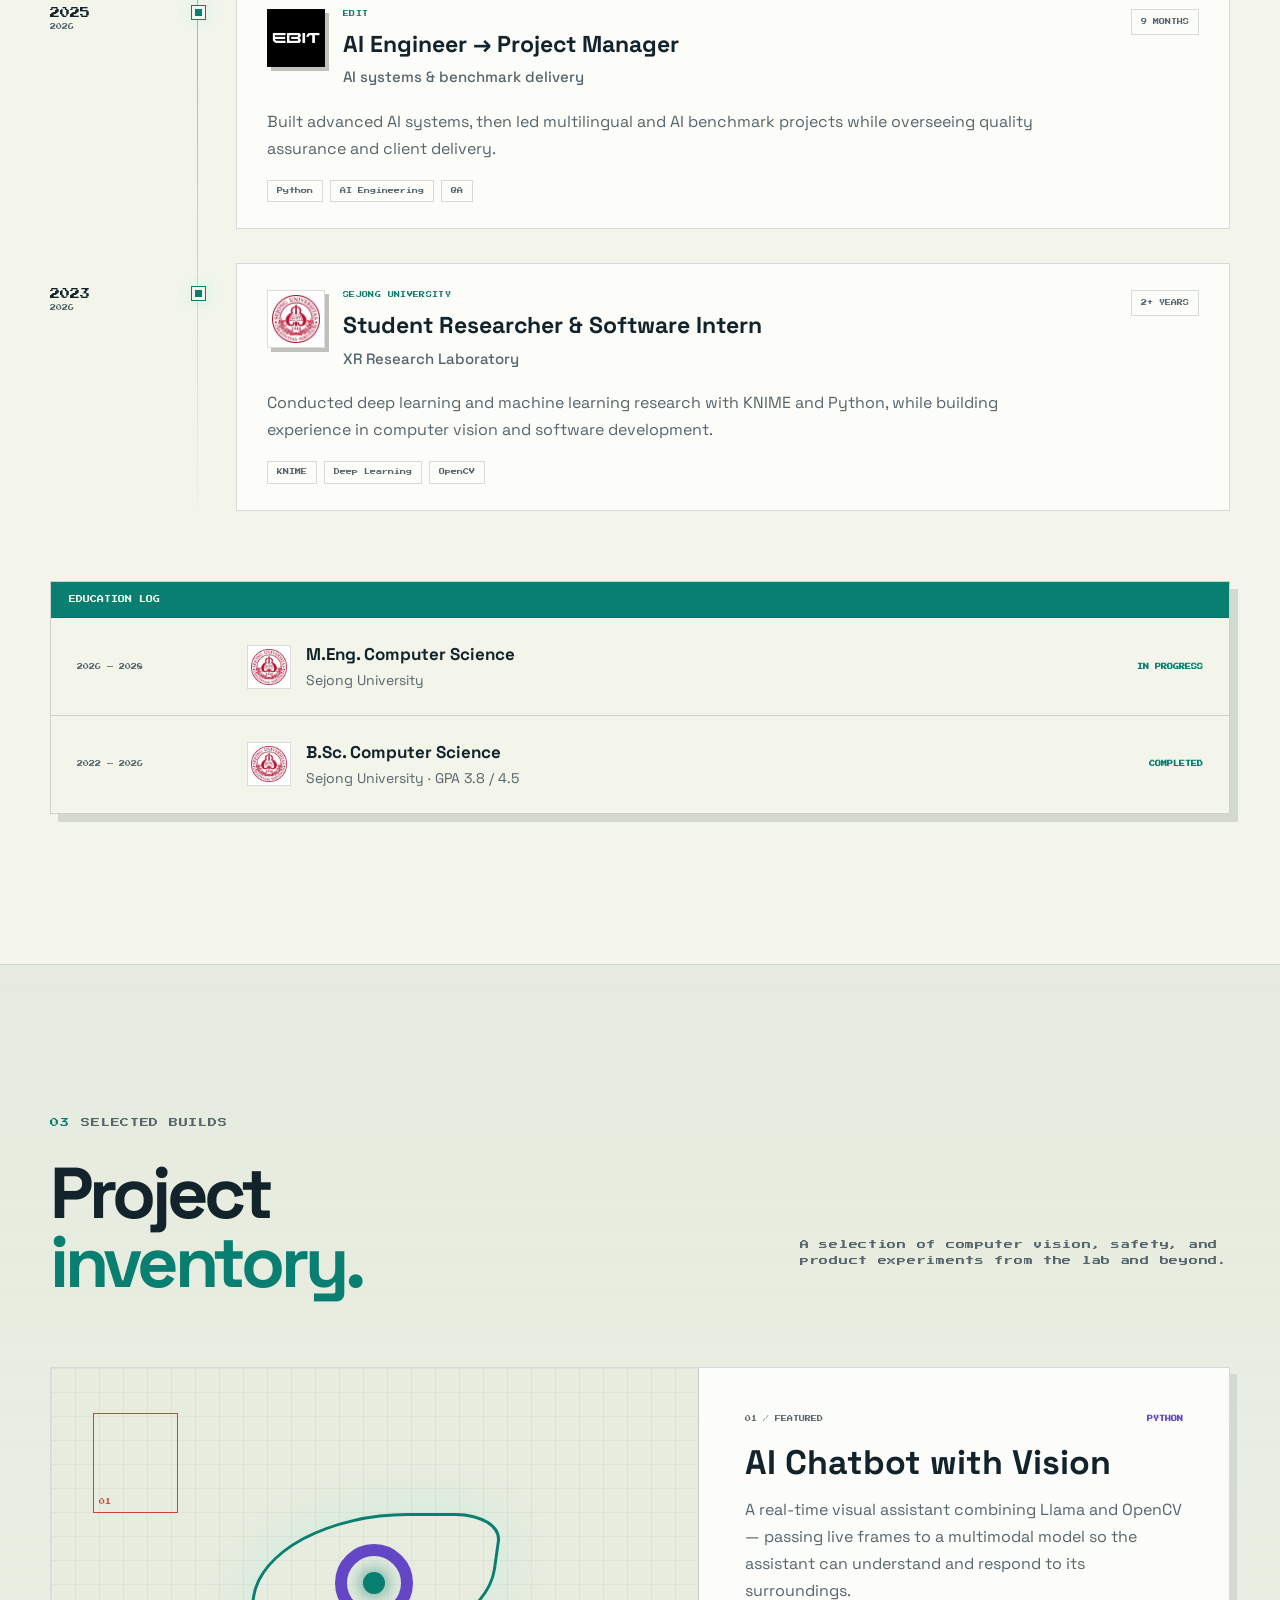
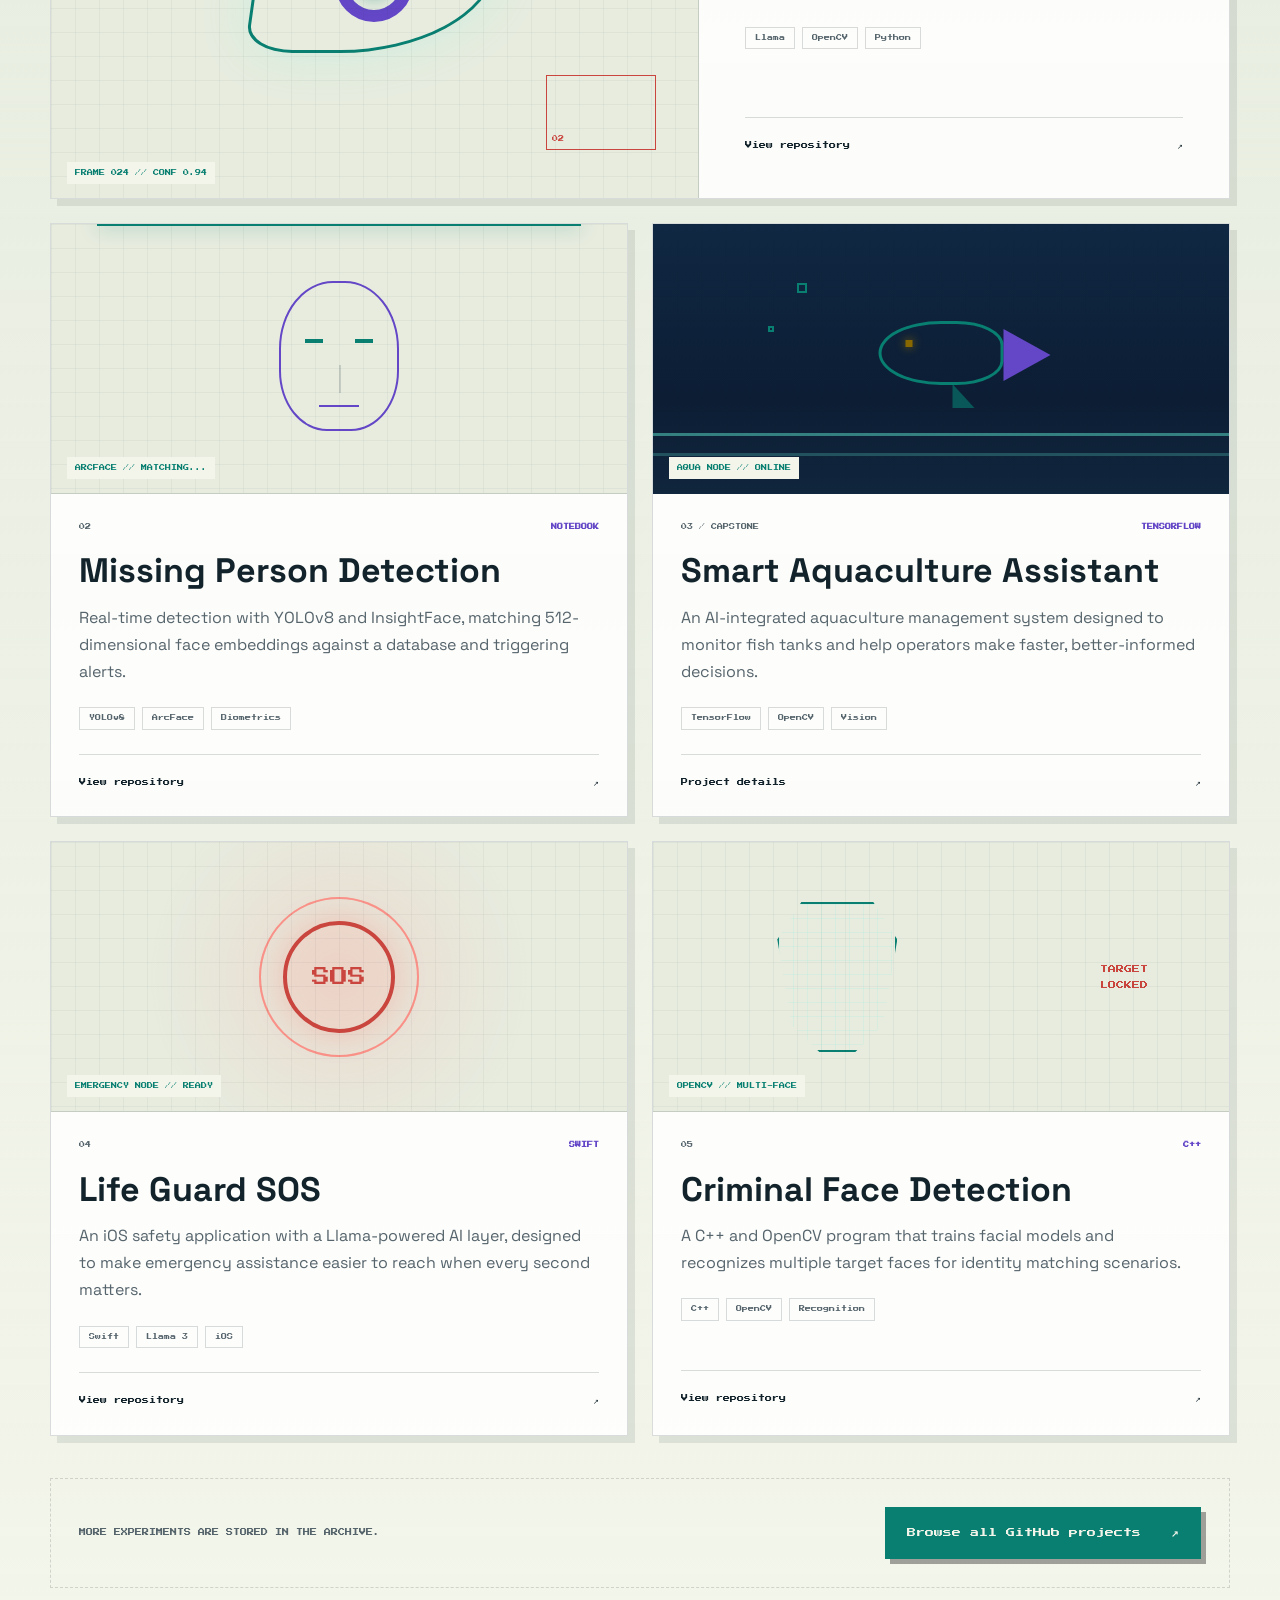
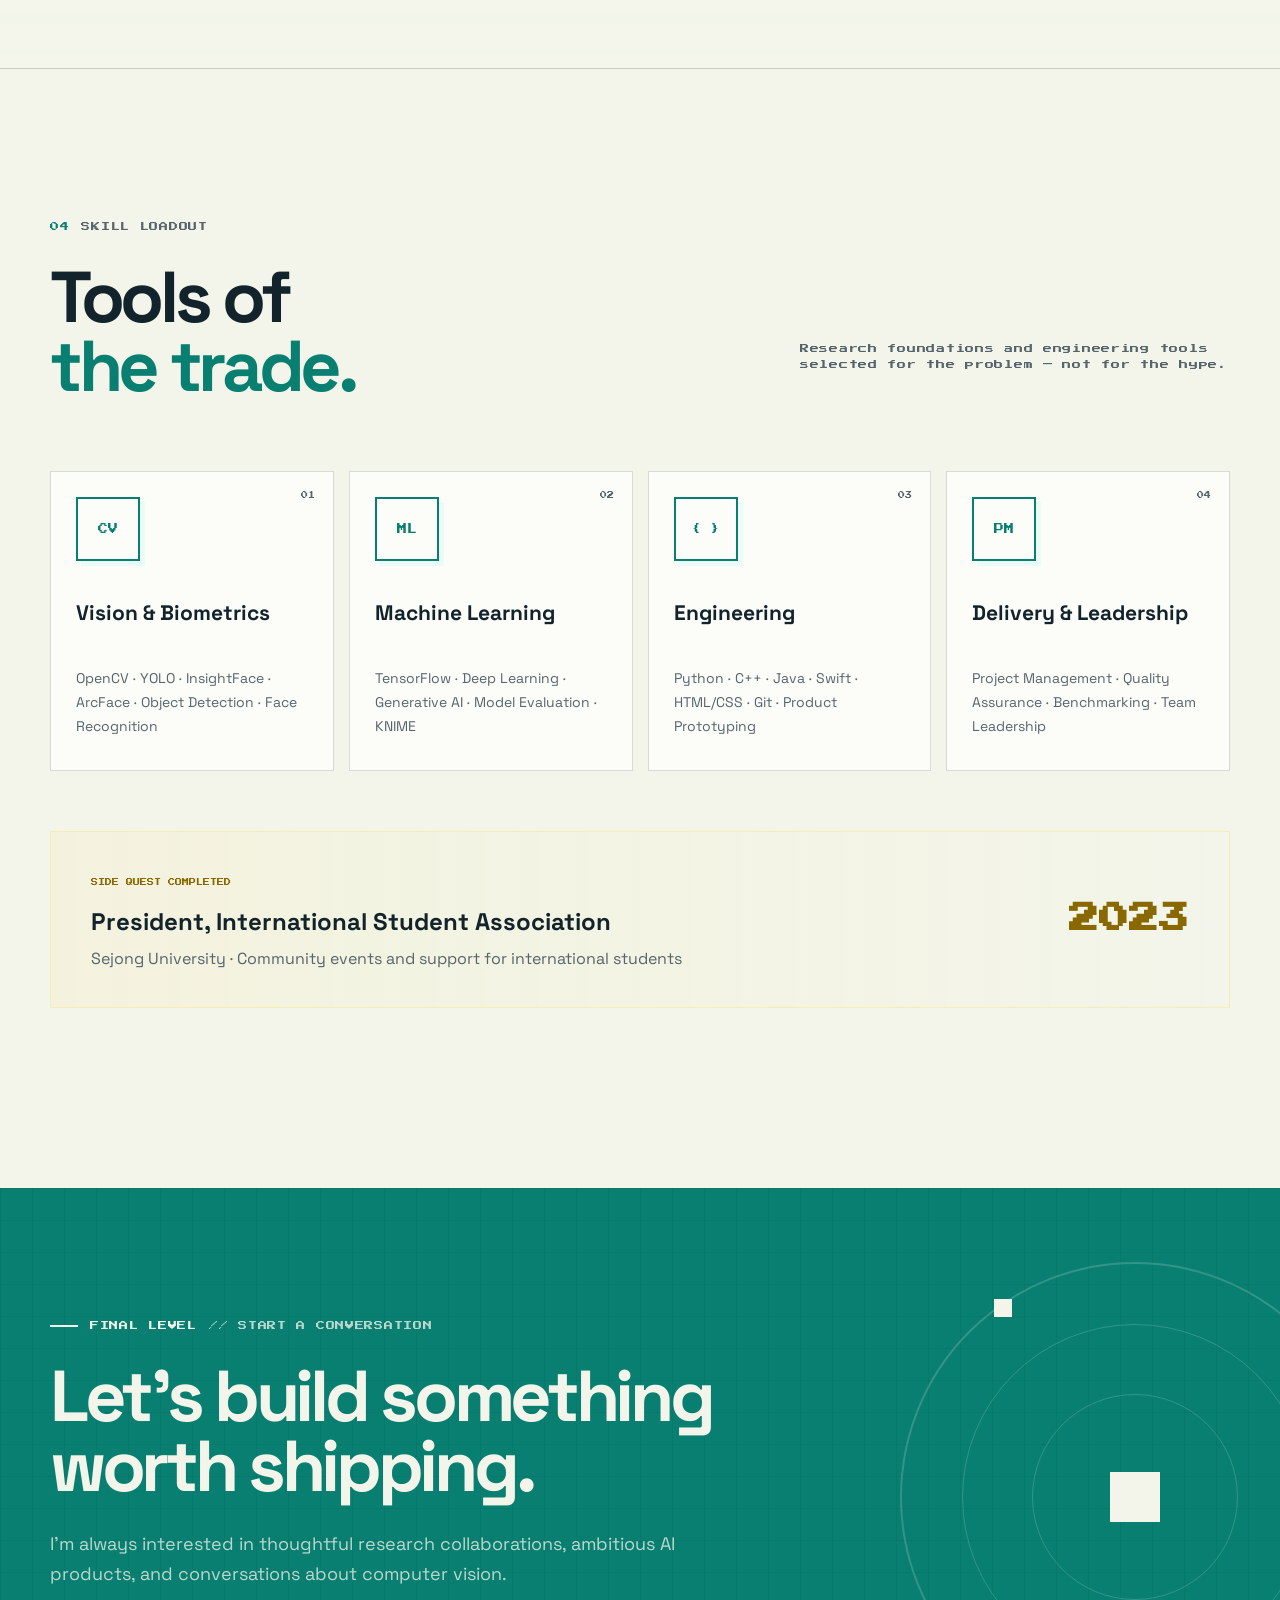
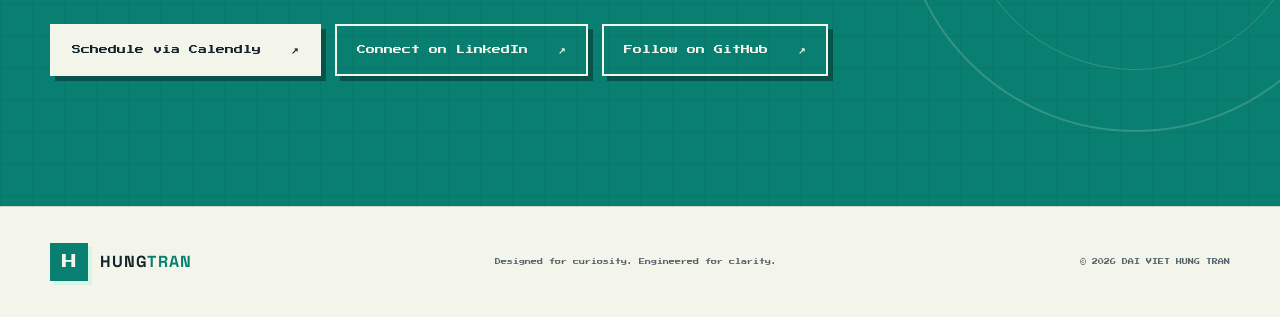
==== commit a17b2a6c: "Add meeting booking system" ====
--- a/index.html
+++ b/index.html
@@ -25,6 +25,11 @@
       href="https://fonts.googleapis.com/css2?family=Press+Start+2P&family=Space+Grotesk:wght@400;500;600;700&display=swap"
       rel="stylesheet"
     />
+    <link rel="preconnect" href="https://assets.calendly.com" />
+    <link
+      rel="stylesheet"
+      href="https://assets.calendly.com/assets/external/widget.css"
+    />
     <script>
       try {
         const savedTheme = localStorage.getItem("portfolio-theme");
@@ -86,7 +91,14 @@
           </svg>
         </button>
 
-        <div class="availability"><i></i> Available to connect</div>
+        <a
+          class="availability"
+          href="https://calendly.com/trandaiviethung2001/30min"
+          target="_blank"
+          rel="noreferrer"
+          data-calendly-open
+          aria-label="Book a meeting with Hung using Calendly"
+        ><i></i> Book a meeting</a>
       </nav>
     </header>
 
@@ -117,6 +129,16 @@
               rel="noreferrer"
             >
               View résumé <b aria-hidden="true">↗</b>
+            </a>
+            <a
+              class="button button--ghost button--booking"
+              href="https://calendly.com/trandaiviethung2001/30min"
+              target="_blank"
+              rel="noreferrer"
+              data-calendly-open
+              aria-label="Book a meeting with Hung using Calendly"
+            >
+              Book a meeting <b aria-hidden="true">↗</b>
             </a>
           </div>
 
@@ -646,6 +668,14 @@
           <div class="contact-actions reveal">
             <a
               class="button button--light"
+              href="https://calendly.com/trandaiviethung2001/30min"
+              target="_blank"
+              rel="noreferrer"
+              data-calendly-open
+              aria-label="Schedule a meeting with Hung using Calendly"
+            >Schedule via Calendly <b aria-hidden="true">↗</b></a>
+            <a
+              class="button button--outline-light"
               href="https://www.linkedin.com/in/dai-viet-hung-tran-8b6090233/"
               target="_blank"
               rel="noreferrer"
@@ -672,6 +702,7 @@
       </div>
     </footer>
 
+    <script src="https://assets.calendly.com/assets/external/widget.js" async></script>
     <script src="script.js"></script>
   </body>
 </html>
--- a/styles.css
+++ b/styles.css
@@ -297,6 +297,7 @@
   border-left: 1px solid var(--line);
   color: var(--muted);
   font-size: 12px;
+  transition: color 0.2s ease;
 }
 
 .availability i {
@@ -305,6 +306,12 @@
   background: var(--cyan);
   box-shadow: 0 0 0 5px rgba(100, 244, 220, 0.1);
   animation: blink 1.8s steps(2) infinite;
+}
+
+.availability:hover,
+.availability:focus-visible {
+  color: var(--cyan);
+  outline: none;
 }
 
 .theme-toggle {
@@ -459,6 +466,22 @@
   margin-top: 34px;
 }
 
+.hero__actions {
+  display: grid;
+  width: min(100%, 560px);
+  grid-template-columns: repeat(2, minmax(0, 1fr));
+  gap: 12px;
+}
+
+.hero__actions .button {
+  width: 100%;
+  gap: 18px;
+}
+
+.hero__actions .button--primary {
+  grid-column: 1 / -1;
+}
+
 .button {
   position: relative;
   display: inline-flex;
@@ -493,6 +516,17 @@
 
 .button--ghost:hover {
   border-color: var(--cyan);
+}
+
+.button--booking {
+  border-color: var(--violet);
+}
+
+.button--booking:hover,
+.button--booking:focus-visible {
+  border-color: var(--violet);
+  background: rgba(168, 139, 255, 0.09);
+  outline: none;
 }
 
 .hero__meta {
@@ -2280,6 +2314,14 @@
     min-height: 62px;
   }
 
+  .hero__actions {
+    grid-template-columns: 1fr;
+  }
+
+  .hero__actions .button--primary {
+    grid-column: auto;
+  }
+
   .hero__meta {
     display: grid;
     grid-template-columns: repeat(2, 1fr);
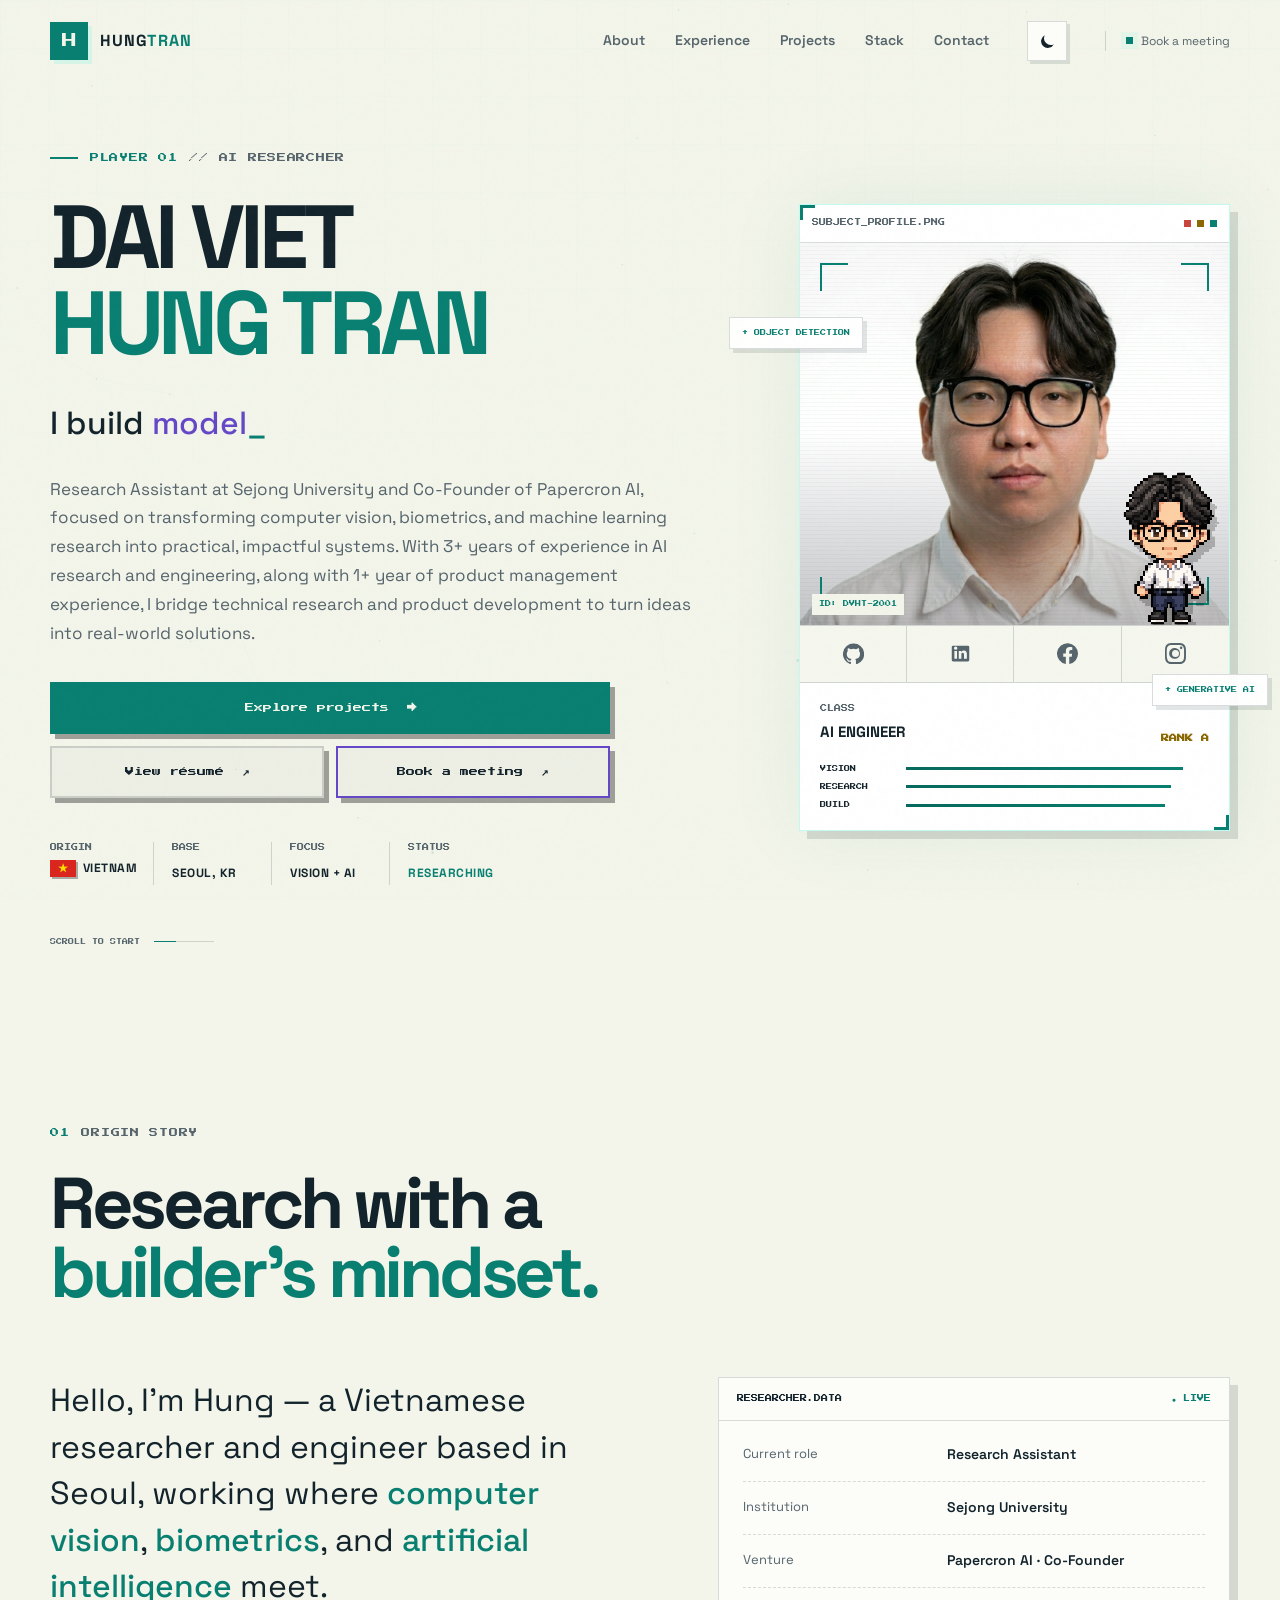
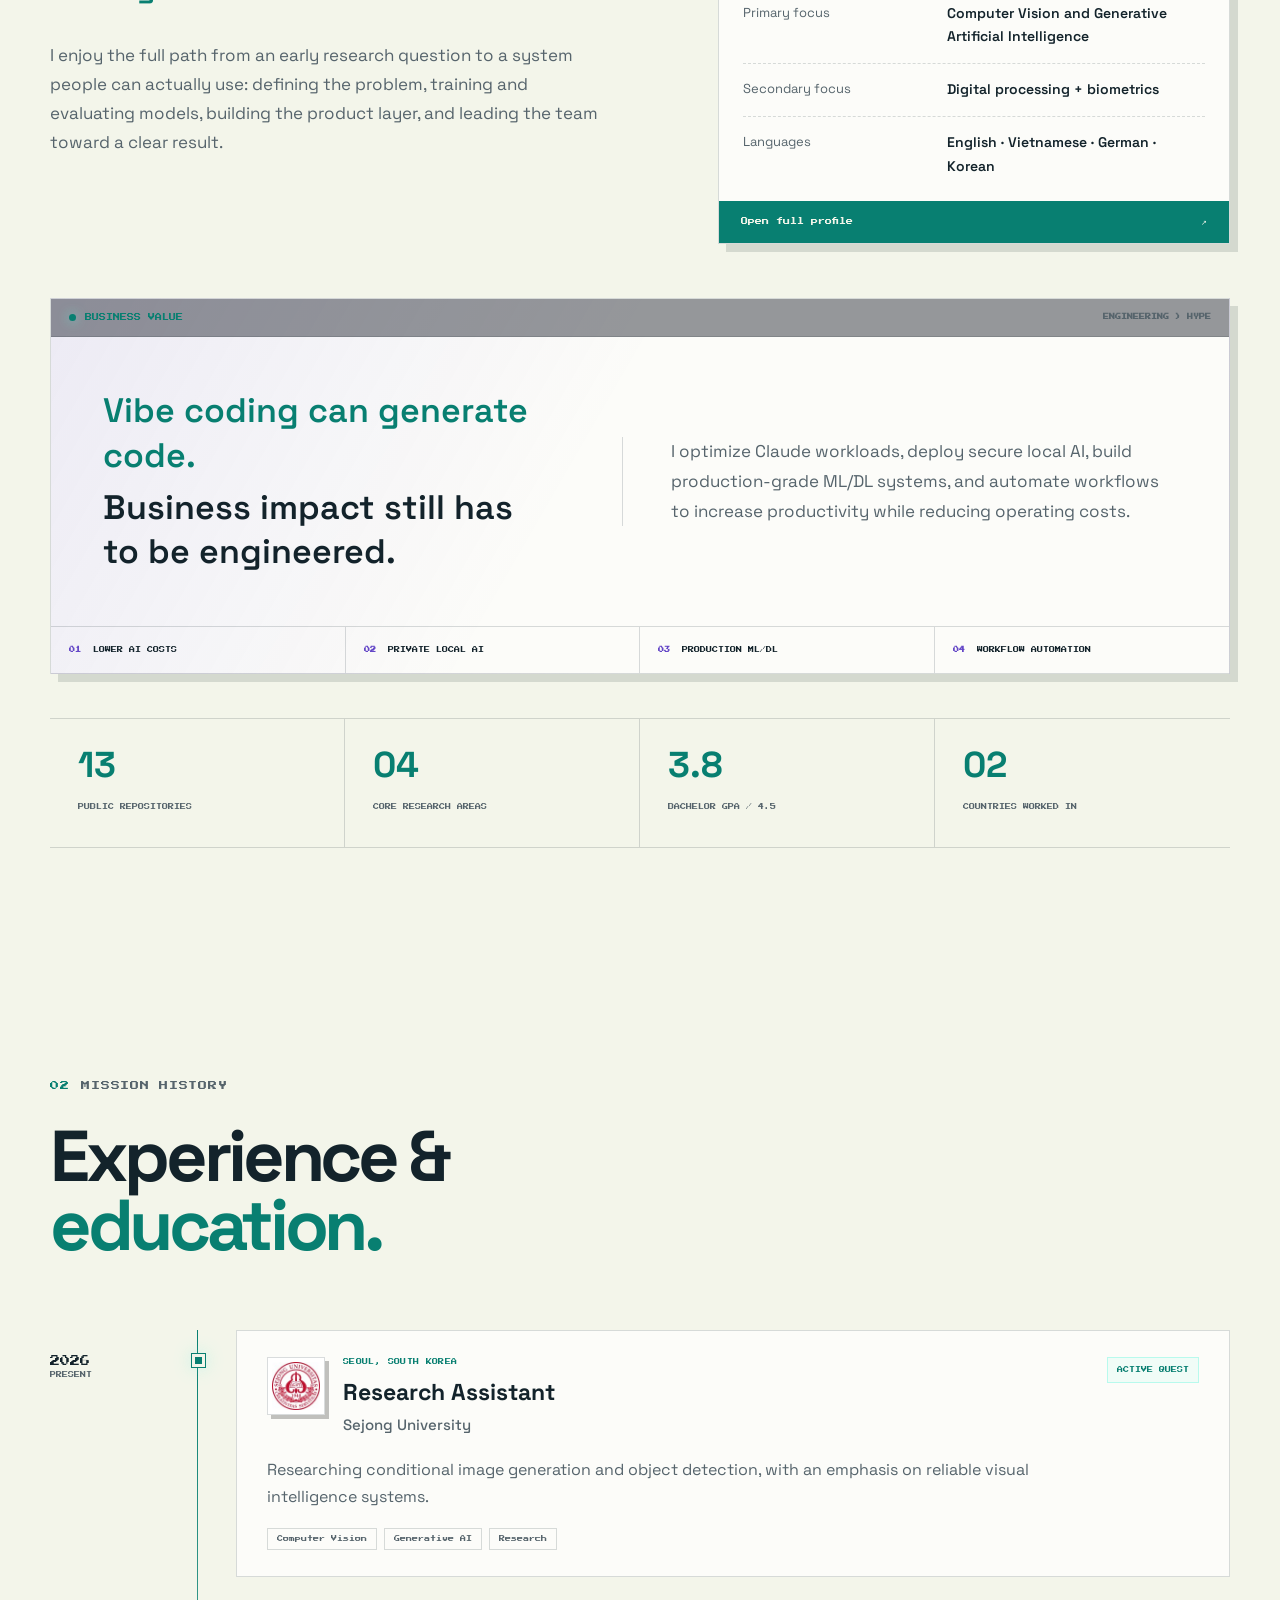
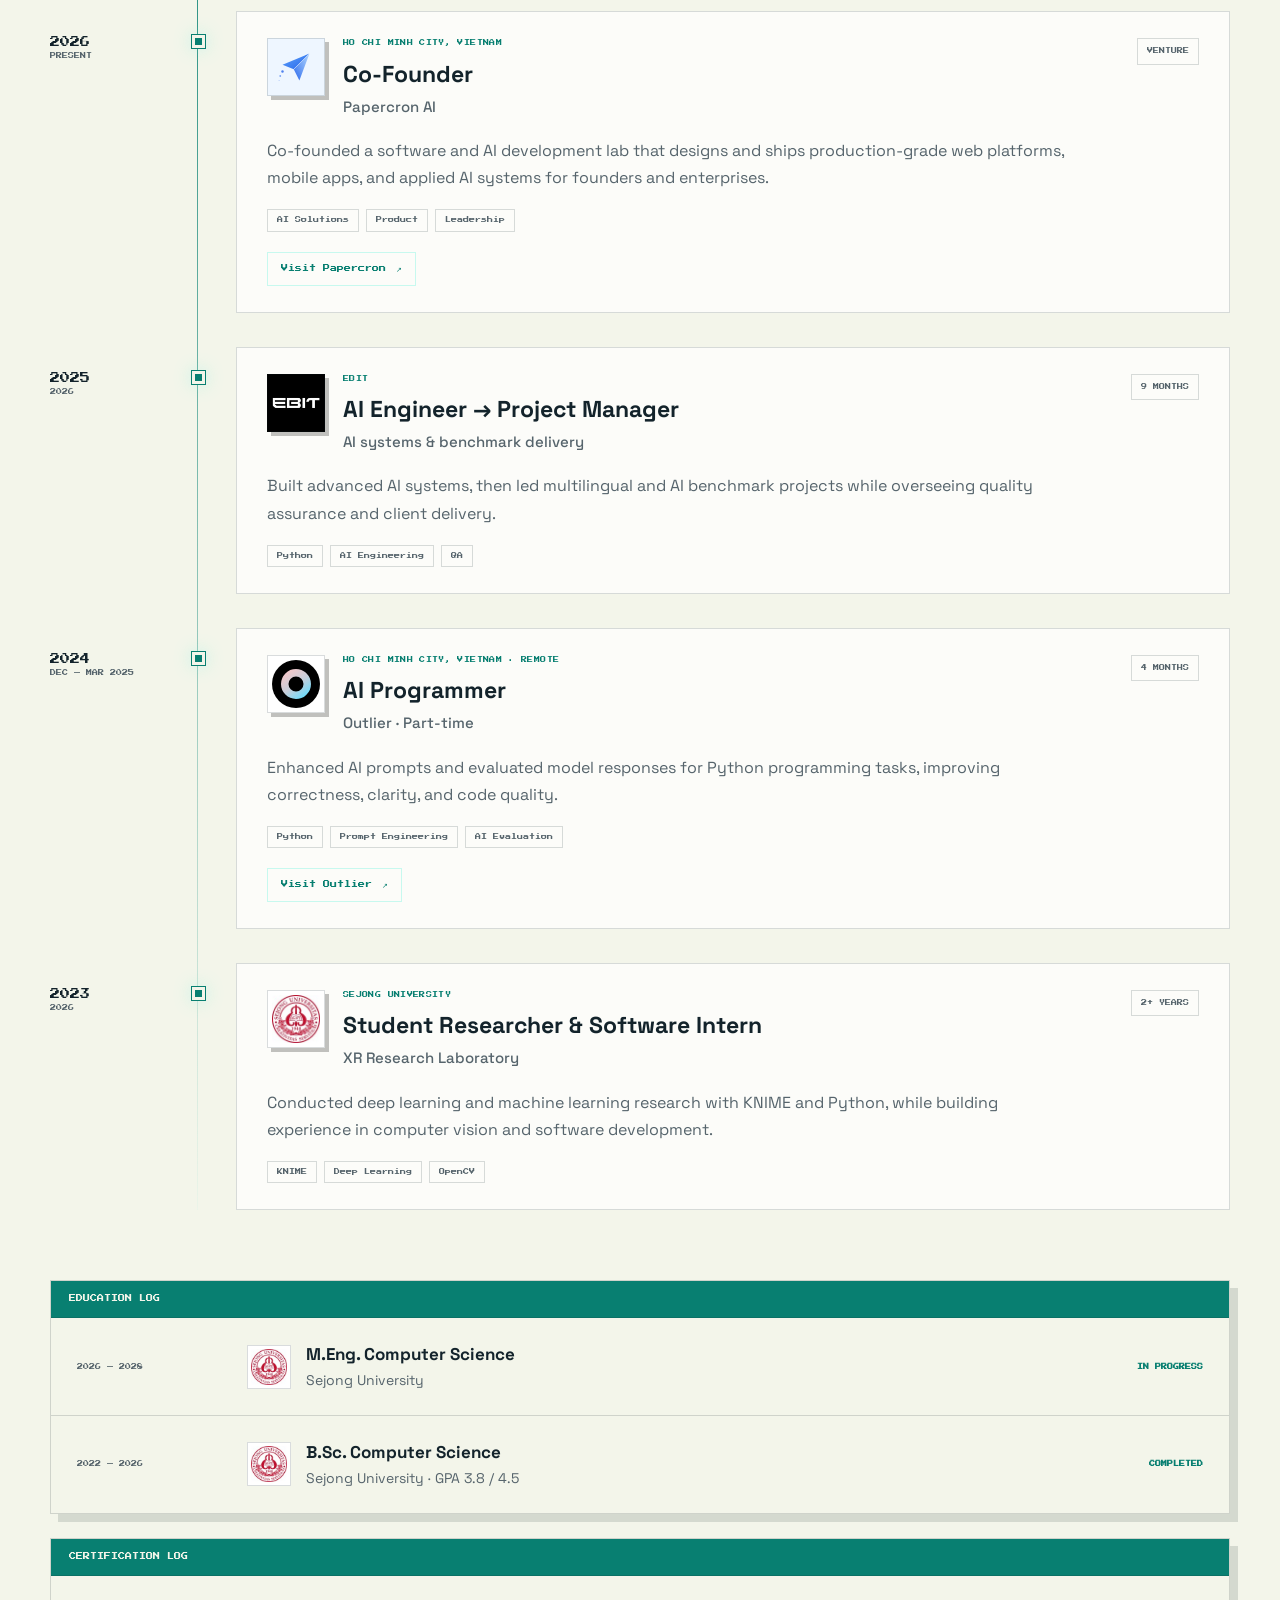
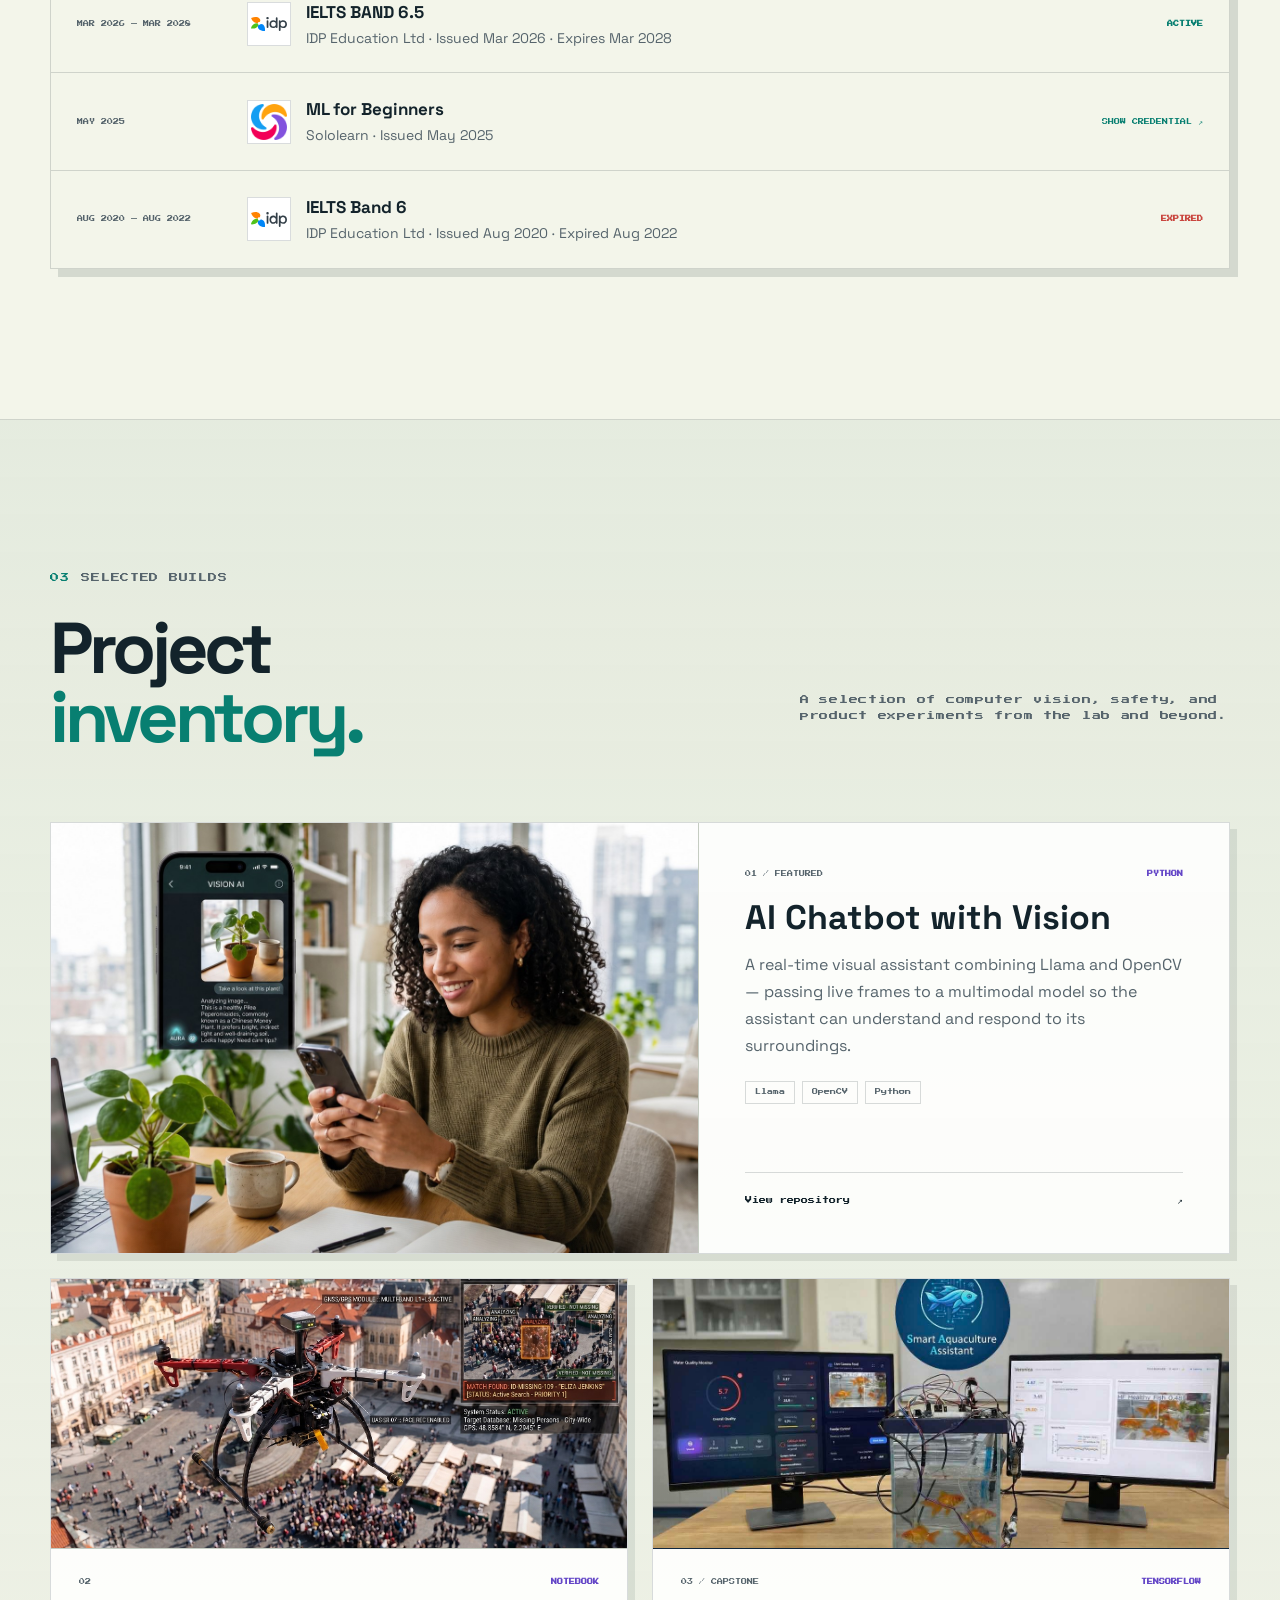
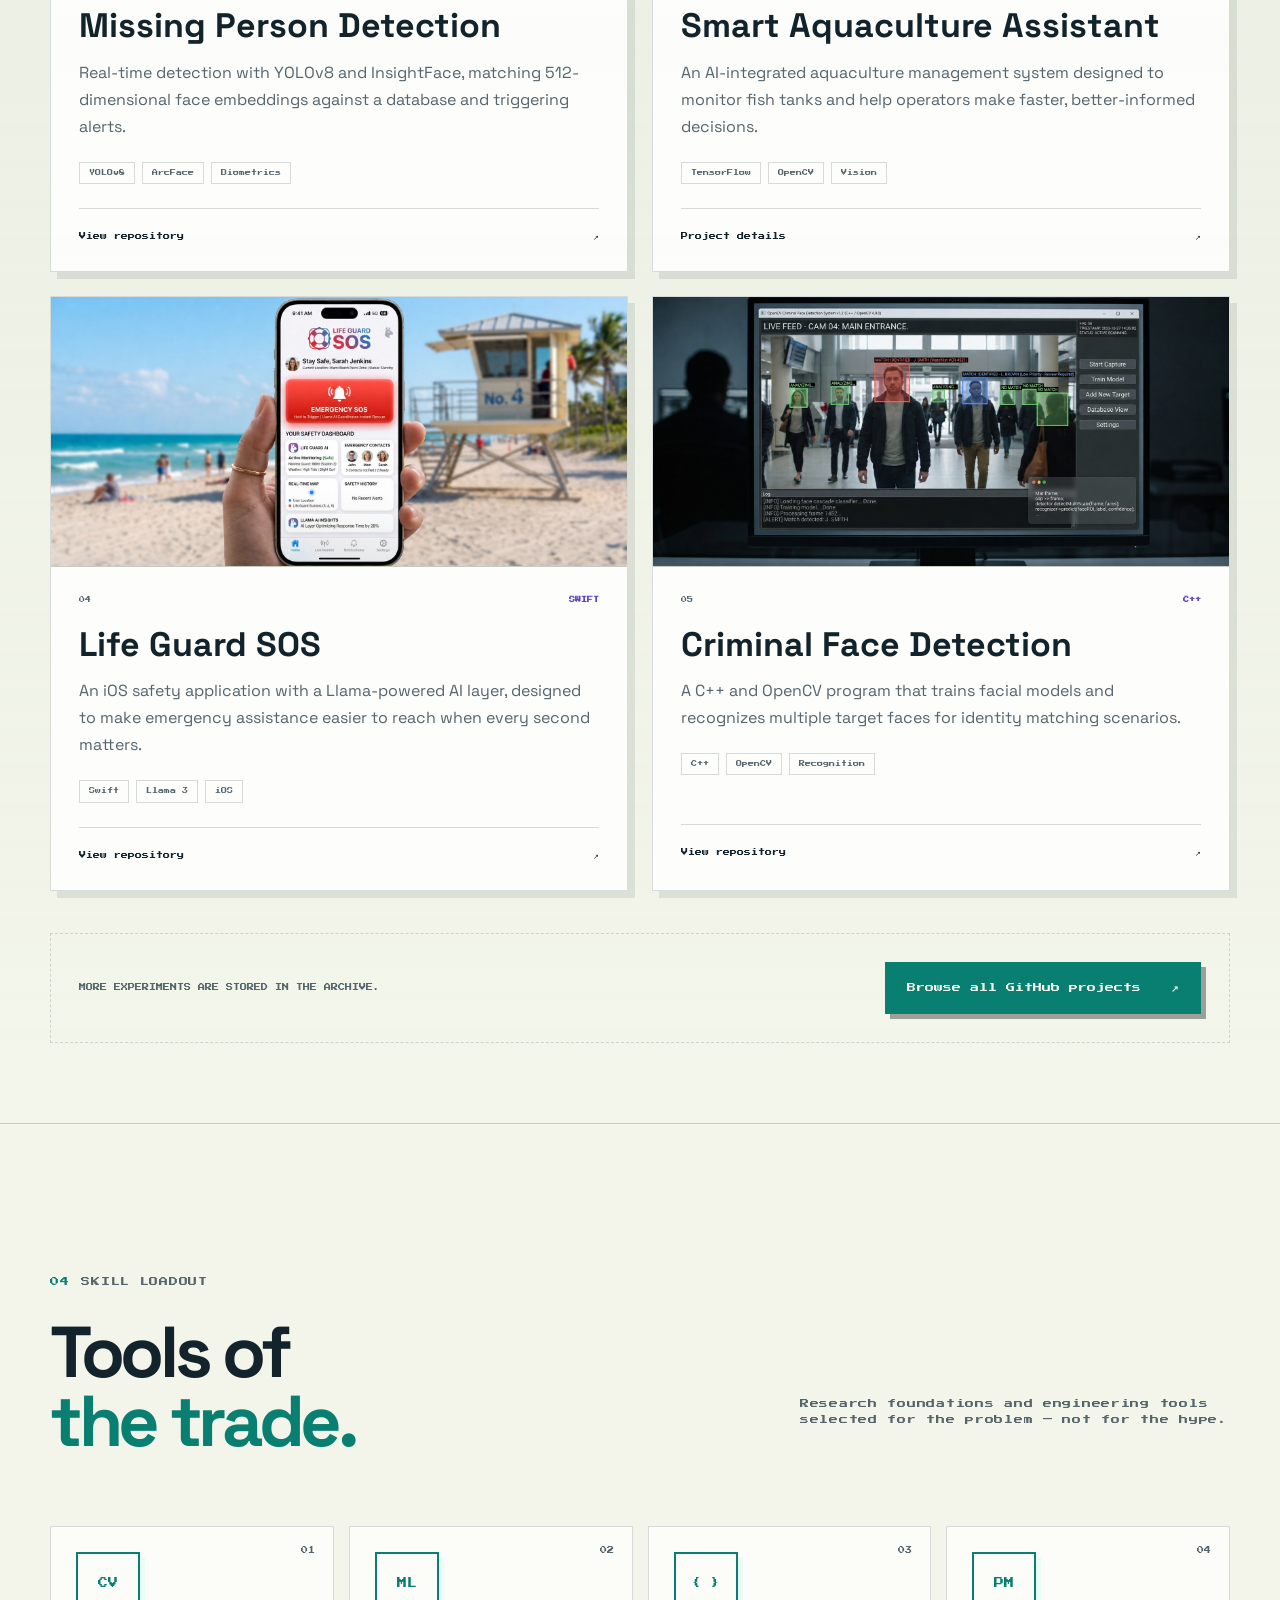
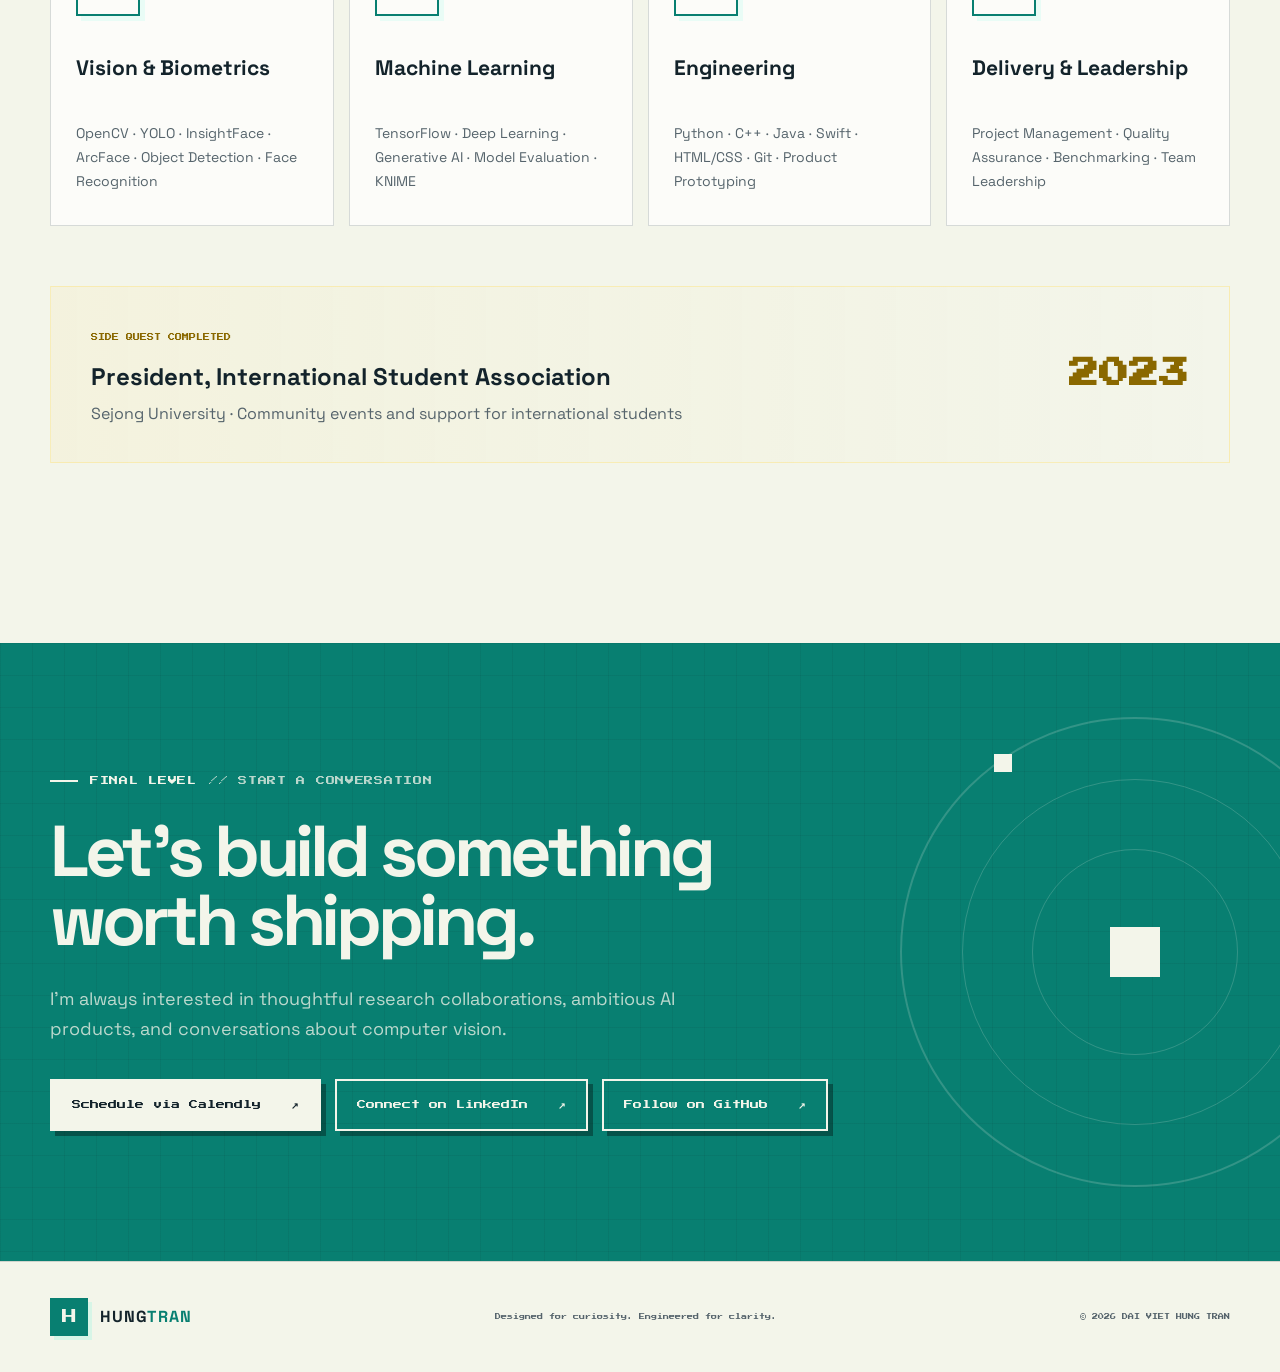
==== commit 23678e26: "Updated portfolio" ====
--- a/index.html
+++ b/index.html
@@ -114,8 +114,7 @@
             I build <span class="typed-text">systems that can see.</span><span class="caret">_</span>
           </div>
           <p class="hero__intro reveal">
-            Research Assistant at Sejong University and Co-Founder of Papercron AI,
-            turning computer vision, biometrics, and machine learning research into useful systems.
+            Research Assistant at Sejong University and Co-Founder of Papercron AI, focused on transforming computer vision, biometrics, and machine learning research into practical, impactful systems. With 3+ years of experience in AI research and engineering, along with 1+ year of product management experience, I bridge technical research and product development to turn ideas into real-world solutions.
           </p>
 
           <div class="hero__actions reveal">
@@ -167,7 +166,6 @@
                 <span class="hud-corner hud-corner--tr"></span>
                 <span class="hud-corner hud-corner--bl"></span>
                 <span class="hud-corner hud-corner--br"></span>
-                <span class="scan-line"></span>
               </div>
               <img
                 class="portrait-photo"
@@ -277,10 +275,6 @@
               use: defining the problem, training and evaluating models, building the product layer,
               and leading the team toward a clear result.
             </p>
-            <div class="quote-box">
-              <span>CORE DIRECTIVE</span>
-              <blockquote>Make intelligent systems more perceptive, practical, and human.</blockquote>
-            </div>
           </div>
 
           <aside class="intel-panel reveal" aria-label="Current profile data">
@@ -302,6 +296,29 @@
             >Open full profile <span>↗</span></a>
           </aside>
         </div>
+
+        <aside class="business-highlight reveal" aria-label="Business impact statement">
+          <div class="business-highlight__top">
+            <span><i aria-hidden="true"></i> BUSINESS VALUE</span>
+            <b>ENGINEERING &gt; HYPE</b>
+          </div>
+          <div class="business-highlight__body">
+            <blockquote>
+              <span>Vibe coding can generate code.</span>
+              Business impact still has to be engineered.
+            </blockquote>
+            <p>
+              I optimize Claude workloads, deploy secure local AI, build production-grade ML/DL
+              systems, and automate workflows to increase productivity while reducing operating costs.
+            </p>
+          </div>
+          <ul class="business-highlight__outcomes" aria-label="Business outcomes">
+            <li><b>01</b><span>LOWER AI COSTS</span></li>
+            <li><b>02</b><span>PRIVATE LOCAL AI</span></li>
+            <li><b>03</b><span>PRODUCTION ML/DL</span></li>
+            <li><b>04</b><span>WORKFLOW AUTOMATION</span></li>
+          </ul>
+        </aside>
 
         <div class="metrics reveal" aria-label="Profile highlights">
           <div><strong data-count="13">0</strong><span>PUBLIC REPOSITORIES</span></div>
@@ -415,6 +432,42 @@
           </article>
 
           <article class="timeline-item reveal">
+            <div class="timeline-date"><span>2024</span>DEC — MAR 2025</div>
+            <div class="timeline-marker"><i></i></div>
+            <div class="timeline-card">
+              <div class="timeline-card__top">
+                <div class="org-lockup">
+                  <img
+                    class="org-logo"
+                    src="assets/images/outlier-logo.svg"
+                    alt="Outlier logo"
+                    width="32"
+                    height="32"
+                    loading="lazy"
+                  />
+                  <div>
+                    <p>HO CHI MINH CITY, VIETNAM · REMOTE</p>
+                    <h3>AI Programmer</h3>
+                    <h4>Outlier · Part-time</h4>
+                  </div>
+                </div>
+                <span class="tag">4 MONTHS</span>
+              </div>
+              <p>
+                Enhanced AI prompts and evaluated model responses for Python programming tasks,
+                improving correctness, clarity, and code quality.
+              </p>
+              <div class="chips"><span>Python</span><span>Prompt Engineering</span><span>AI Evaluation</span></div>
+              <a
+                class="timeline-card__link"
+                href="https://outlier.ai/"
+                target="_blank"
+                rel="noreferrer"
+              >Visit Outlier <span>↗</span></a>
+            </div>
+          </article>
+
+          <article class="timeline-item reveal">
             <div class="timeline-date"><span>2023</span>2026</div>
             <div class="timeline-marker"><i></i></div>
             <div class="timeline-card">
@@ -464,6 +517,69 @@
             <b>COMPLETED</b>
           </article>
         </div>
+
+        <div class="education-strip credentials-strip reveal">
+          <div class="education-strip__label">CERTIFICATION LOG</div>
+          <article>
+            <span>MAR 2026 — MAR 2028</span>
+            <div class="education-info">
+              <img
+                class="credential-logo"
+                src="assets/images/idp-logo.svg"
+                alt="IDP Education logo"
+                width="283"
+                height="116"
+                loading="lazy"
+              />
+              <div>
+                <h3>IELTS BAND 6.5</h3>
+                <p>IDP Education Ltd · Issued Mar 2026 · Expires Mar 2028</p>
+              </div>
+            </div>
+            <b>ACTIVE</b>
+          </article>
+          <article>
+            <span>MAY 2025</span>
+            <div class="education-info">
+              <img
+                class="credential-logo"
+                src="assets/images/sololearn-logo.png"
+                alt="Sololearn logo"
+                width="88"
+                height="88"
+                loading="lazy"
+              />
+              <div>
+                <h3>ML for Beginners</h3>
+                <p>Sololearn · Issued May 2025</p>
+              </div>
+            </div>
+            <a
+              class="credential-link"
+              href="https://www.sololearn.com/certificates/CC-C0GV9YPY"
+              target="_blank"
+              rel="noreferrer"
+            >Show credential <span aria-hidden="true">↗</span></a>
+          </article>
+          <article>
+            <span>AUG 2020 — AUG 2022</span>
+            <div class="education-info">
+              <img
+                class="credential-logo"
+                src="assets/images/idp-logo.svg"
+                alt="IDP Education logo"
+                width="283"
+                height="116"
+                loading="lazy"
+              />
+              <div>
+                <h3>IELTS Band 6</h3>
+                <p>IDP Education Ltd · Issued Aug 2020 · Expired Aug 2022</p>
+              </div>
+            </div>
+            <b class="credential-status--expired">EXPIRED</b>
+          </article>
+        </div>
       </section>
 
       <section class="section projects-section" id="projects" aria-labelledby="projects-title">
@@ -480,11 +596,13 @@
 
           <div class="project-grid">
             <article class="project-card project-card--featured reveal" data-tilt>
-              <div class="project-card__visual visual-vision" aria-hidden="true">
-                <div class="vision-eye"><i></i><b></b></div>
-                <span class="detect-box detect-box--one">01</span>
-                <span class="detect-box detect-box--two">02</span>
-                <div class="visual-data">FRAME 024 // CONF 0.94</div>
+              <div class="project-card__visual visual-vision">
+                <img
+                  src="assets/images/ai-chatbot-vision.jpg"
+                  alt="A woman using a visual AI assistant on her phone"
+                  loading="lazy"
+                  decoding="async"
+                />
               </div>
               <div class="project-card__body">
                 <div class="project-index"><span>01 / FEATURED</span><b>PYTHON</b></div>
@@ -504,10 +622,13 @@
             </article>
 
             <article class="project-card reveal" data-tilt>
-              <div class="project-card__visual visual-scan" aria-hidden="true">
-                <div class="scan-face"><span></span><i></i></div>
-                <div class="scan-beam"></div>
-                <div class="visual-data">ARCFACE // MATCHING...</div>
+              <div class="project-card__visual visual-scan">
+                <img
+                  src="assets/images/missing-person-detection.jpg"
+                  alt="A search drone using face recognition to locate a missing person in a crowd"
+                  loading="lazy"
+                  decoding="async"
+                />
               </div>
               <div class="project-card__body">
                 <div class="project-index"><span>02</span><b>NOTEBOOK</b></div>
@@ -527,11 +648,13 @@
             </article>
 
             <article class="project-card reveal" data-tilt>
-              <div class="project-card__visual visual-aqua" aria-hidden="true">
-                <div class="fish"><i></i><b></b></div>
-                <span class="bubble bubble--one"></span><span class="bubble bubble--two"></span>
-                <div class="wave wave--one"></div><div class="wave wave--two"></div>
-                <div class="visual-data">AQUA NODE // ONLINE</div>
+              <div class="project-card__visual visual-aqua">
+                <img
+                  src="assets/images/smart-aquaculture-assistant.jpg"
+                  alt="Smart Aquaculture Assistant prototype with fish tank, sensors, and monitoring dashboards"
+                  loading="lazy"
+                  decoding="async"
+                />
               </div>
               <div class="project-card__body">
                 <div class="project-index"><span>03 / CAPSTONE</span><b>TENSORFLOW</b></div>
@@ -551,10 +674,13 @@
             </article>
 
             <article class="project-card reveal" data-tilt>
-              <div class="project-card__visual visual-alert" aria-hidden="true">
-                <div class="sos-ring"><span>SOS</span></div>
-                <div class="pulse pulse--one"></div><div class="pulse pulse--two"></div>
-                <div class="visual-data">EMERGENCY NODE // READY</div>
+              <div class="project-card__visual visual-alert">
+                <img
+                  src="assets/images/life-guard-sos.jpg"
+                  alt="Life Guard SOS emergency application displayed on a phone at the beach"
+                  loading="lazy"
+                  decoding="async"
+                />
               </div>
               <div class="project-card__body">
                 <div class="project-index"><span>04</span><b>SWIFT</b></div>
@@ -574,9 +700,13 @@
             </article>
 
             <article class="project-card reveal" data-tilt>
-              <div class="project-card__visual visual-face" aria-hidden="true">
-                <div class="face-grid"></div><div class="face-target">TARGET<br />LOCKED</div>
-                <div class="visual-data">OPENCV // MULTI-FACE</div>
+              <div class="project-card__visual visual-face">
+                <img
+                  src="assets/images/criminal-face-detection.jpg"
+                  alt="OpenCV criminal face-detection system identifying people from a live camera feed"
+                  loading="lazy"
+                  decoding="async"
+                />
               </div>
               <div class="project-card__body">
                 <div class="project-index"><span>05</span><b>C++</b></div>
--- a/styles.css
+++ b/styles.css
@@ -738,17 +738,6 @@
   border-width: 0 2px 2px 0;
 }
 
-.scan-line {
-  position: absolute;
-  right: 0;
-  left: 0;
-  height: 2px;
-  background: var(--cyan);
-  box-shadow: 0 0 14px var(--cyan);
-  opacity: 0.75;
-  animation: scan 4s linear infinite;
-}
-
 .portrait-code {
   position: absolute;
   z-index: 3;
@@ -978,27 +967,6 @@
   font-size: 17px;
 }
 
-.quote-box {
-  position: relative;
-  margin-top: 38px;
-  padding: 25px 28px;
-  border: 1px solid var(--line);
-  border-left: 4px solid var(--violet);
-  background: rgba(168, 139, 255, 0.045);
-}
-
-.quote-box > span {
-  color: var(--violet);
-  font-family: var(--pixel);
-  font-size: 7px;
-}
-
-.quote-box blockquote {
-  margin: 10px 0 0;
-  font-size: 19px;
-  font-weight: 500;
-}
-
 .intel-panel {
   align-self: start;
   border: 1px solid var(--line);
@@ -1057,6 +1025,118 @@
   color: var(--ink);
   font-family: var(--pixel);
   font-size: 7px;
+}
+
+.business-highlight {
+  position: relative;
+  overflow: hidden;
+  margin-top: 54px;
+  border: 1px solid var(--line);
+  background:
+    radial-gradient(circle at 8% 25%, rgba(100, 244, 220, 0.1), transparent 28%),
+    linear-gradient(135deg, rgba(168, 139, 255, 0.09), transparent 55%),
+    rgba(16, 24, 44, 0.52);
+  box-shadow: var(--shadow-pixel);
+}
+
+.business-highlight__top {
+  display: flex;
+  align-items: center;
+  justify-content: space-between;
+  gap: 20px;
+  padding: 13px 18px;
+  border-bottom: 1px solid var(--line);
+  background: rgba(8, 12, 24, 0.42);
+  font-family: var(--pixel);
+}
+
+.business-highlight__top span {
+  display: flex;
+  align-items: center;
+  gap: 9px;
+  color: var(--cyan);
+  font-size: 7px;
+}
+
+.business-highlight__top i {
+  width: 7px;
+  height: 7px;
+  border-radius: 50%;
+  background: var(--cyan);
+  box-shadow: 0 0 12px rgba(100, 244, 220, 0.7);
+}
+
+.business-highlight__top b {
+  color: var(--muted);
+  font-size: 6px;
+}
+
+.business-highlight__body {
+  display: grid;
+  grid-template-columns: minmax(0, 0.9fr) minmax(0, 1.1fr);
+  align-items: center;
+  gap: clamp(30px, 5vw, 70px);
+  padding: clamp(30px, 5vw, 52px);
+}
+
+.business-highlight__body blockquote {
+  margin: 0;
+  font-size: clamp(22px, 2.7vw, 34px);
+  font-weight: 600;
+  line-height: 1.3;
+}
+
+.business-highlight__body blockquote span {
+  display: block;
+  margin-bottom: 8px;
+  color: var(--cyan);
+}
+
+.business-highlight__body p {
+  margin: 0;
+  padding-left: clamp(24px, 4vw, 48px);
+  border-left: 1px solid var(--line);
+  color: var(--muted);
+  font-size: 17px;
+  line-height: 1.75;
+}
+
+.business-highlight__outcomes {
+  display: grid;
+  grid-template-columns: repeat(4, 1fr);
+  margin: 0;
+  padding: 0;
+  border-top: 1px solid var(--line);
+  list-style: none;
+}
+
+.business-highlight__outcomes li {
+  display: flex;
+  align-items: center;
+  gap: 12px;
+  min-width: 0;
+  padding: 18px;
+  border-right: 1px solid var(--line);
+  font-family: var(--pixel);
+  font-size: 6px;
+}
+
+.business-highlight__outcomes li:last-child {
+  border-right: 0;
+}
+
+.business-highlight__outcomes b {
+  color: var(--violet);
+}
+
+.business-highlight__outcomes span {
+  overflow: hidden;
+  text-overflow: ellipsis;
+  white-space: nowrap;
+}
+
+.business-highlight + .metrics {
+  margin-top: 44px;
 }
 
 .metrics {
@@ -1327,6 +1407,36 @@
   object-fit: contain;
 }
 
+.credentials-strip {
+  margin-top: 24px;
+}
+
+.credential-logo {
+  width: 56px;
+  height: 44px;
+  flex: 0 0 auto;
+  padding: 5px;
+  border: 1px solid var(--line);
+  background: #fff;
+  object-fit: contain;
+}
+
+.credential-link {
+  color: var(--cyan);
+  font-family: var(--pixel);
+  font-size: 6px;
+  text-transform: uppercase;
+  transition: color 0.2s ease;
+}
+
+.credential-link:hover {
+  color: var(--yellow);
+}
+
+.education-strip article > .credential-status--expired {
+  color: var(--coral);
+}
+
 .education-strip h3 {
   font-size: 17px;
 }
@@ -1393,6 +1503,48 @@
   background-size: 24px 24px;
 }
 
+.visual-vision img,
+.visual-scan img,
+.visual-aqua img,
+.visual-alert img,
+.visual-face img {
+  position: absolute;
+  inset: 0;
+  width: 100%;
+  height: 100%;
+  display: block;
+  object-fit: cover;
+}
+
+.visual-vision img {
+  object-position: 46% center;
+}
+
+.visual-scan img {
+  object-position: center;
+}
+
+.visual-aqua img {
+  object-position: center 38%;
+}
+
+.visual-alert img {
+  object-position: center;
+}
+
+.visual-face img {
+  object-position: center;
+}
+
+.visual-vision::after,
+.visual-scan::after,
+.visual-aqua::after,
+.visual-alert::after,
+.visual-face::after {
+  background: linear-gradient(180deg, transparent 72%, rgba(8, 12, 19, 0.2));
+  pointer-events: none;
+}
+
 .visual-data {
   position: absolute;
   z-index: 3;
@@ -1462,275 +1614,12 @@
   margin-bottom: 24px;
 }
 
-.vision-eye {
-  position: absolute;
-  top: 50%;
-  left: 50%;
-  width: 240px;
-  height: 140px;
-  transform: translate(-50%, -50%) skewX(-8deg);
-  border: 3px solid var(--cyan);
-  border-radius: 60% 20%;
-  box-shadow: 0 0 50px rgba(100, 244, 220, 0.2);
-}
-
-.vision-eye i,
-.vision-eye b {
-  position: absolute;
-  top: 50%;
-  left: 50%;
-  border-radius: 50%;
-  transform: translate(-50%, -50%) skewX(8deg);
-}
-
-.vision-eye i {
-  width: 78px;
-  height: 78px;
-  border: 12px solid var(--violet);
-  animation: eye-look 5s steps(5) infinite;
-}
-
-.vision-eye b {
-  width: 22px;
-  height: 22px;
-  background: var(--cyan);
-  box-shadow: 0 0 20px var(--cyan);
-}
-
-.detect-box {
-  position: absolute;
-  z-index: 2;
-  display: flex;
-  align-items: end;
-  padding: 5px;
-  border: 1px solid var(--coral);
-  color: var(--coral);
-  font-family: var(--pixel);
-  font-size: 6px;
-}
-
-.detect-box--one {
-  top: 45px;
-  left: 42px;
-  width: 85px;
-  height: 100px;
-}
-
-.detect-box--two {
-  right: 42px;
-  bottom: 48px;
-  width: 110px;
-  height: 75px;
-}
-
-.scan-face {
-  position: absolute;
-  top: 50%;
-  left: 50%;
-  width: 120px;
-  height: 150px;
-  transform: translate(-50%, -52%);
-  border: 2px solid var(--violet);
-  border-radius: 45% 45% 40% 40%;
-}
-
-.scan-face::before,
-.scan-face::after {
-  content: "";
-  position: absolute;
-  top: 56px;
-  width: 18px;
-  height: 4px;
-  background: var(--cyan);
-}
-
-.scan-face::before {
-  left: 24px;
-}
-
-.scan-face::after {
-  right: 24px;
-}
-
-.scan-face span {
-  position: absolute;
-  top: 82px;
-  left: 50%;
-  width: 2px;
-  height: 28px;
-  background: var(--line);
-}
-
-.scan-face i {
-  position: absolute;
-  bottom: 22px;
-  left: 50%;
-  width: 40px;
-  height: 2px;
-  transform: translateX(-50%);
-  background: var(--violet);
-}
-
-.scan-beam {
-  position: absolute;
-  z-index: 2;
-  right: 8%;
-  left: 8%;
-  height: 2px;
-  background: var(--cyan);
-  box-shadow: 0 0 18px var(--cyan);
-  animation: face-scan 3s ease-in-out infinite;
-}
-
 .visual-aqua {
   background: linear-gradient(#102843, #0c1d34 65%, #10263c);
 }
 
-.fish {
-  position: absolute;
-  z-index: 2;
-  top: 48%;
-  left: 50%;
-  width: 125px;
-  height: 64px;
-  transform: translate(-50%, -50%);
-  border: 3px solid var(--cyan);
-  border-radius: 60% 45% 45% 60%;
-}
-
-.fish::after {
-  content: "";
-  position: absolute;
-  top: 5px;
-  right: -50px;
-  border-top: 26px solid transparent;
-  border-bottom: 26px solid transparent;
-  border-left: 47px solid var(--violet);
-}
-
-.fish i {
-  position: absolute;
-  top: 16px;
-  left: 24px;
-  width: 7px;
-  height: 7px;
-  background: var(--yellow);
-  box-shadow: 0 0 10px var(--yellow);
-}
-
-.fish b {
-  position: absolute;
-  right: 26px;
-  bottom: -26px;
-  border-right: 22px solid transparent;
-  border-bottom: 24px solid var(--cyan);
-  opacity: 0.6;
-}
-
-.bubble {
-  position: absolute;
-  z-index: 2;
-  width: 10px;
-  height: 10px;
-  border: 2px solid var(--cyan);
-  animation: bubble 4s steps(6) infinite;
-}
-
-.bubble--one {
-  top: 22%;
-  left: 25%;
-}
-
-.bubble--two {
-  top: 38%;
-  left: 20%;
-  width: 6px;
-  height: 6px;
-  animation-delay: -2s;
-}
-
-.wave {
-  position: absolute;
-  z-index: 1;
-  right: -10%;
-  bottom: 38px;
-  left: -10%;
-  height: 22px;
-  transform: skewX(-35deg);
-  border-top: 3px solid rgba(100, 244, 220, 0.45);
-}
-
-.wave--two {
-  bottom: 18px;
-  left: -20%;
-  opacity: 0.5;
-}
-
 .visual-alert {
   background: radial-gradient(circle, rgba(255, 112, 105, 0.14), transparent 60%), var(--ink-soft);
-}
-
-.sos-ring,
-.pulse {
-  position: absolute;
-  top: 50%;
-  left: 50%;
-  border-radius: 50%;
-  transform: translate(-50%, -50%);
-}
-
-.sos-ring {
-  z-index: 3;
-  display: grid;
-  width: 112px;
-  height: 112px;
-  place-items: center;
-  border: 4px solid var(--coral);
-  background: rgba(255, 112, 105, 0.08);
-  box-shadow: 0 0 30px rgba(255, 112, 105, 0.25);
-}
-
-.sos-ring span {
-  color: var(--coral);
-  font-family: var(--pixel);
-  font-size: 18px;
-}
-
-.pulse {
-  width: 160px;
-  height: 160px;
-  border: 2px solid rgba(255, 112, 105, 0.45);
-  animation: sos-pulse 2s steps(5) infinite;
-}
-
-.pulse--two {
-  animation-delay: -1s;
-}
-
-.face-grid {
-  position: absolute;
-  top: 50%;
-  left: 32%;
-  width: 120px;
-  height: 150px;
-  transform: translate(-50%, -50%);
-  border: 2px solid var(--cyan);
-  background:
-    linear-gradient(rgba(100, 244, 220, 0.12) 1px, transparent 1px),
-    linear-gradient(90deg, rgba(100, 244, 220, 0.12) 1px, transparent 1px);
-  background-size: 14px 14px;
-  clip-path: polygon(20% 0, 80% 0, 100% 25%, 88% 82%, 65% 100%, 35% 100%, 12% 82%, 0 25%);
-}
-
-.face-target {
-  position: absolute;
-  top: 50%;
-  right: 14%;
-  transform: translateY(-50%);
-  color: var(--coral);
-  font-family: var(--pixel);
-  font-size: 8px;
-  line-height: 2;
 }
 
 .all-projects {
@@ -2004,14 +1893,16 @@
   background: rgba(8, 127, 113, 0.08);
 }
 
-html[data-theme="light"] .quote-box {
-  background: rgba(100, 71, 199, 0.055);
-}
-
 html[data-theme="light"] .intel-panel,
 html[data-theme="light"] .timeline-card,
 html[data-theme="light"] .skill-card {
   background: rgba(255, 255, 255, 0.7);
+}
+
+html[data-theme="light"] .business-highlight {
+  background:
+    linear-gradient(120deg, rgba(100, 71, 199, 0.1), transparent 45%),
+    rgba(255, 255, 255, 0.72);
 }
 
 html[data-theme="light"] .timeline-marker i {
@@ -2034,6 +1925,14 @@
   background-size: 24px 24px;
 }
 
+html[data-theme="light"] .visual-vision::after,
+html[data-theme="light"] .visual-scan::after,
+html[data-theme="light"] .visual-aqua::after,
+html[data-theme="light"] .visual-alert::after,
+html[data-theme="light"] .visual-face::after {
+  background: linear-gradient(180deg, transparent 72%, rgba(19, 35, 43, 0.08));
+}
+
 html[data-theme="light"] .skill-card:hover {
   background: rgba(100, 71, 199, 0.065);
 }
@@ -2101,28 +2000,6 @@
 @keyframes scroll-line {
   from { transform: translateX(-22px); }
   to { transform: translateX(60px); }
-}
-
-@keyframes eye-look {
-  0%, 100% { transform: translate(-50%, -50%) skewX(8deg); }
-  35% { transform: translate(-30%, -58%) skewX(8deg); }
-  70% { transform: translate(-65%, -40%) skewX(8deg); }
-}
-
-@keyframes face-scan {
-  0%, 100% { top: 20%; }
-  50% { top: 78%; }
-}
-
-@keyframes bubble {
-  0% { transform: translateY(40px); opacity: 0; }
-  30% { opacity: 1; }
-  100% { transform: translateY(-50px); opacity: 0; }
-}
-
-@keyframes sos-pulse {
-  0% { transform: translate(-50%, -50%) scale(0.5); opacity: 0.8; }
-  100% { transform: translate(-50%, -50%) scale(1.35); opacity: 0; }
 }
 
 @keyframes rotate {
@@ -2302,6 +2179,18 @@
     font-size: 15px;
   }
 
+  .business-highlight {
+    grid-template-columns: 1fr;
+    gap: 22px;
+  }
+
+  .business-highlight__label {
+    flex-direction: row;
+    padding: 0 0 18px;
+    border-right: 0;
+    border-bottom: 1px solid var(--line);
+  }
+
   .brand__text {
     font-size: 14px;
   }
@@ -2422,17 +2311,8 @@
     margin-top: 24px;
   }
 
-  .vision-eye {
-    width: 180px;
-    height: 110px;
-  }
-
-  .detect-box--one {
-    left: 18px;
-  }
-
-  .detect-box--two {
-    right: 18px;
+  .visual-scan img {
+    object-position: right center;
   }
 
   .all-projects {
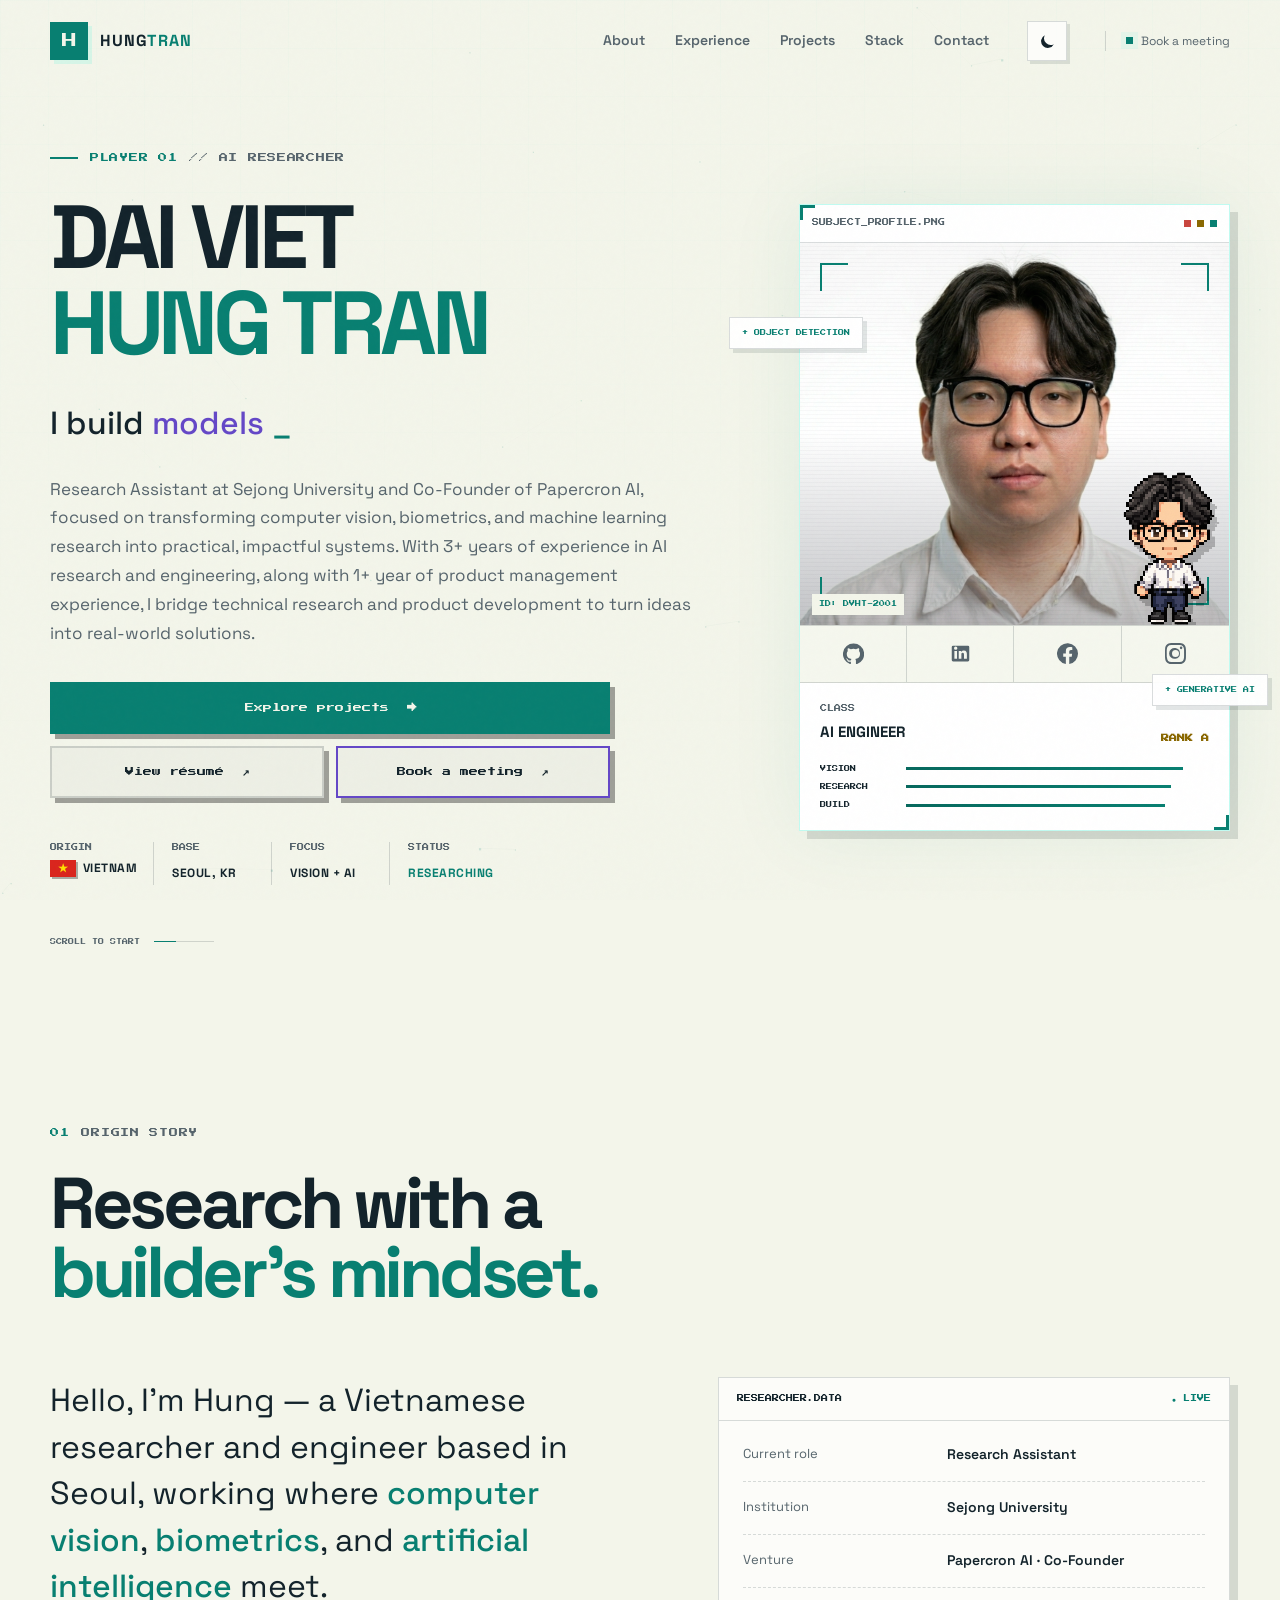
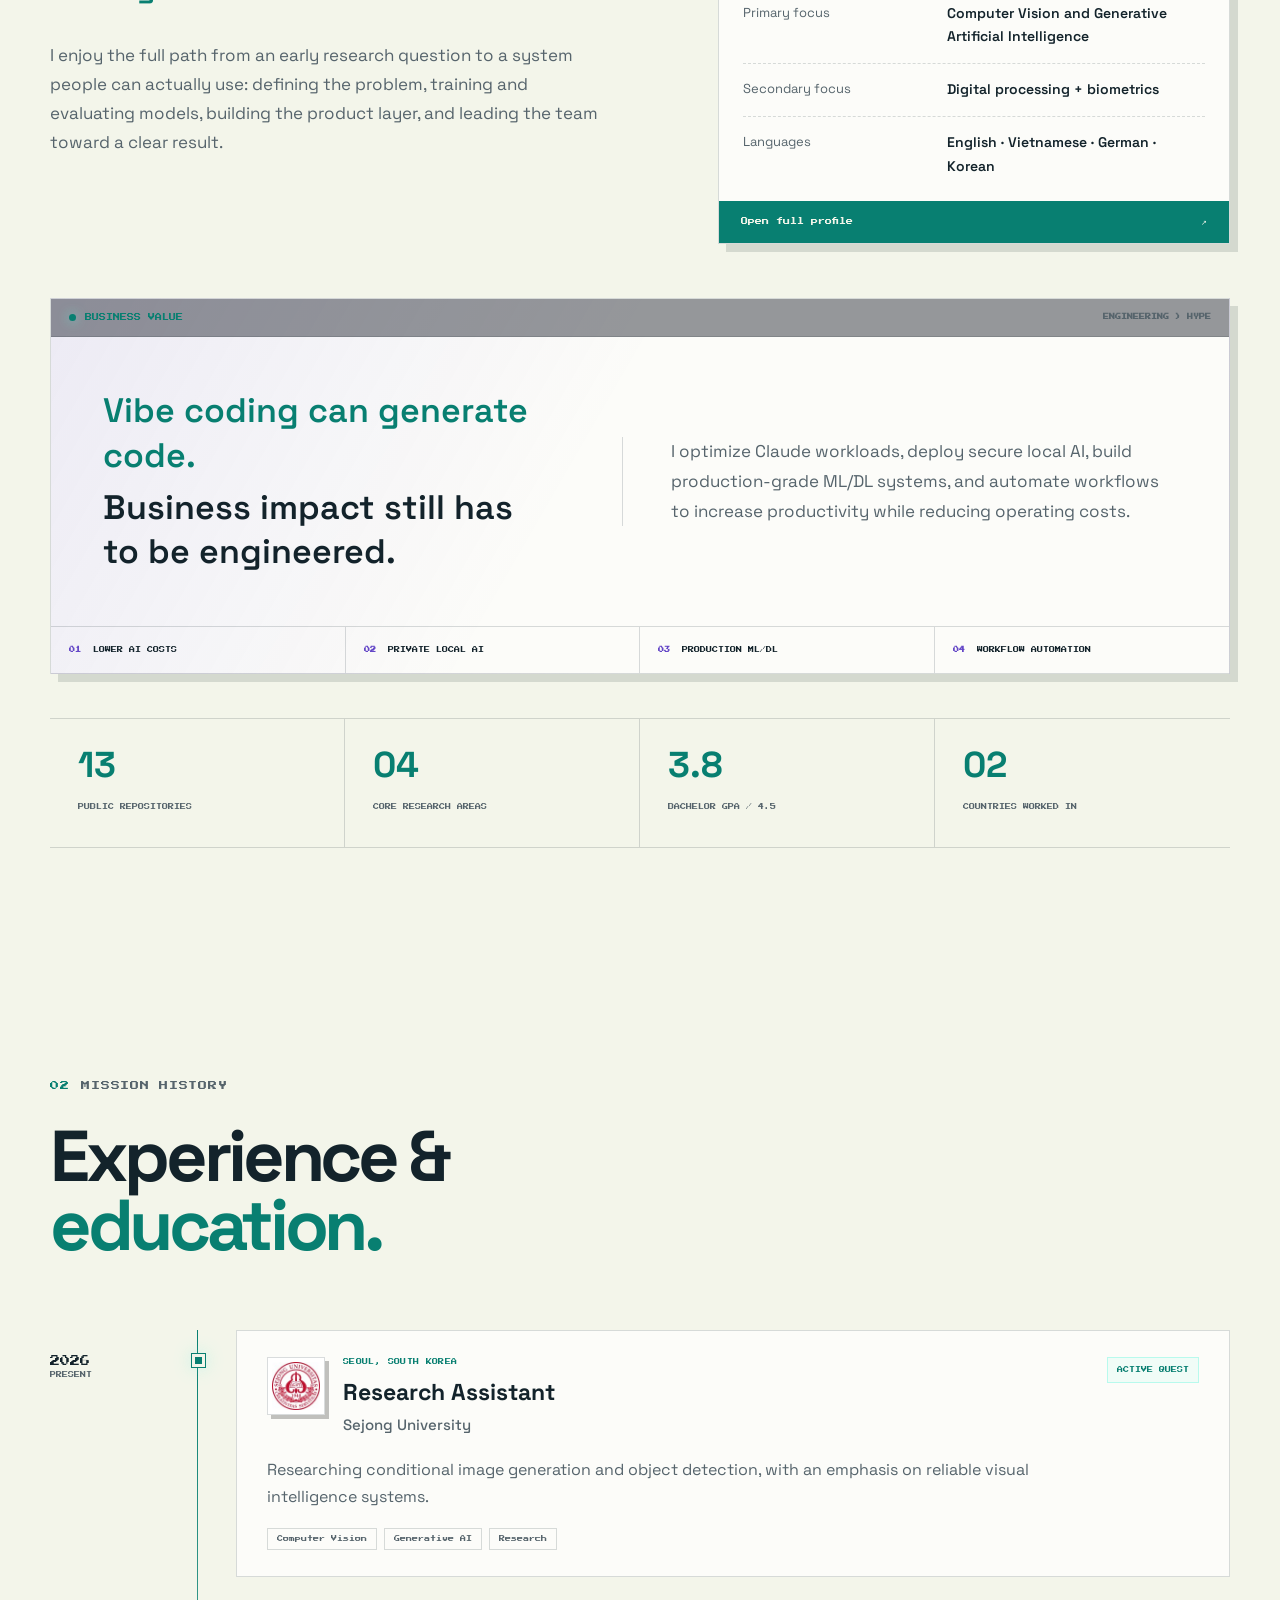
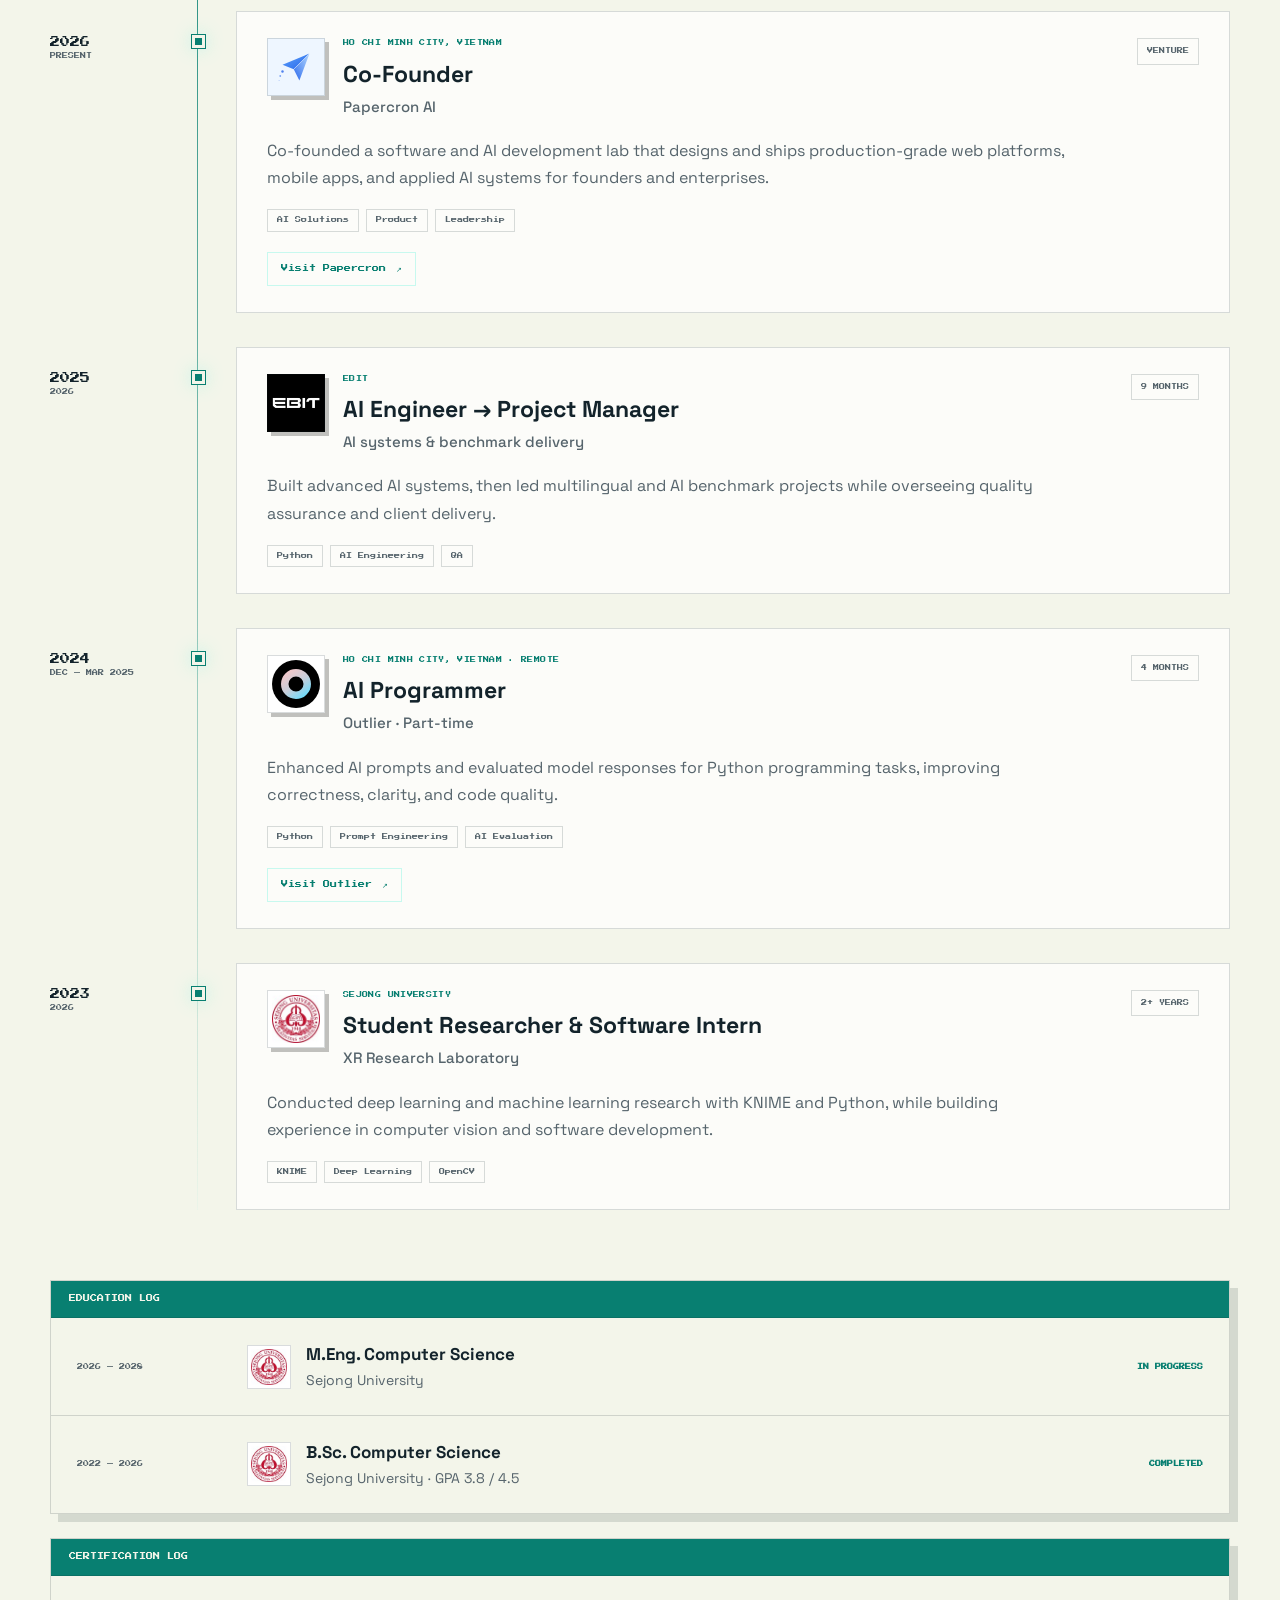
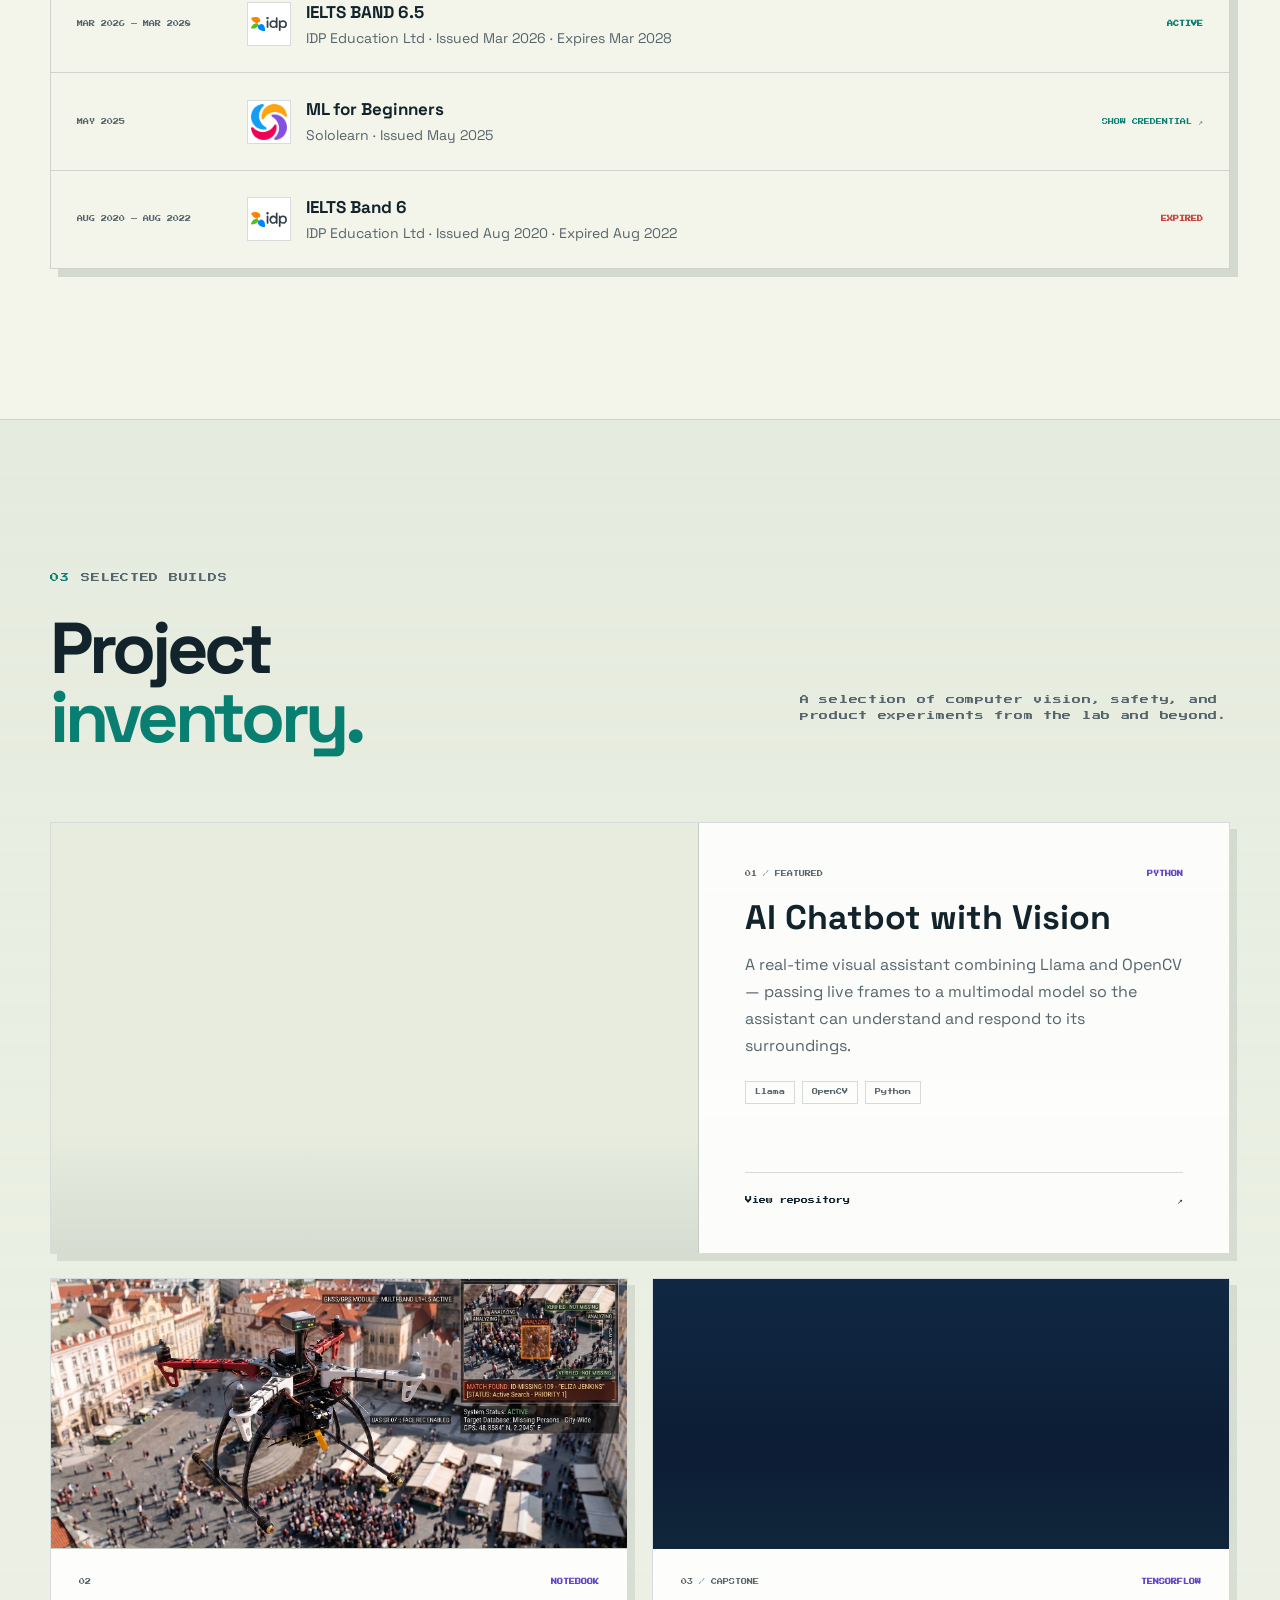
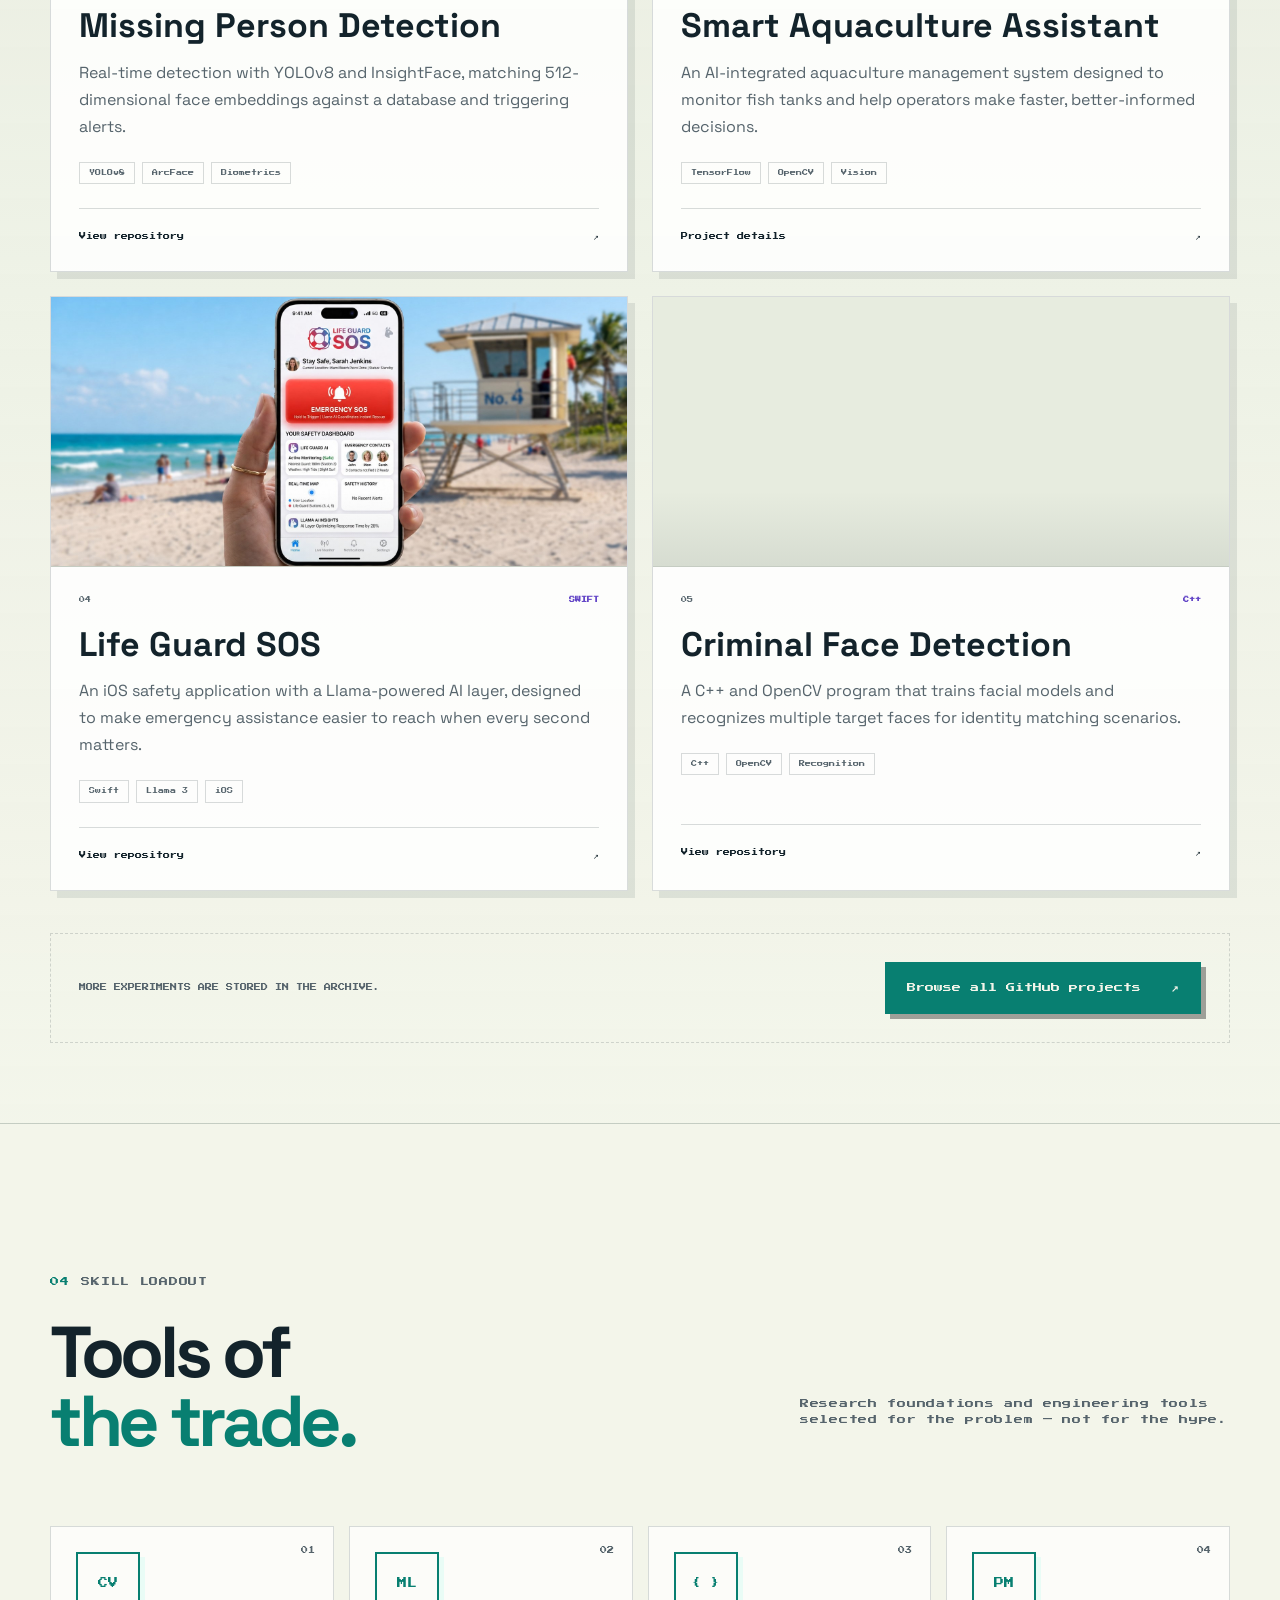
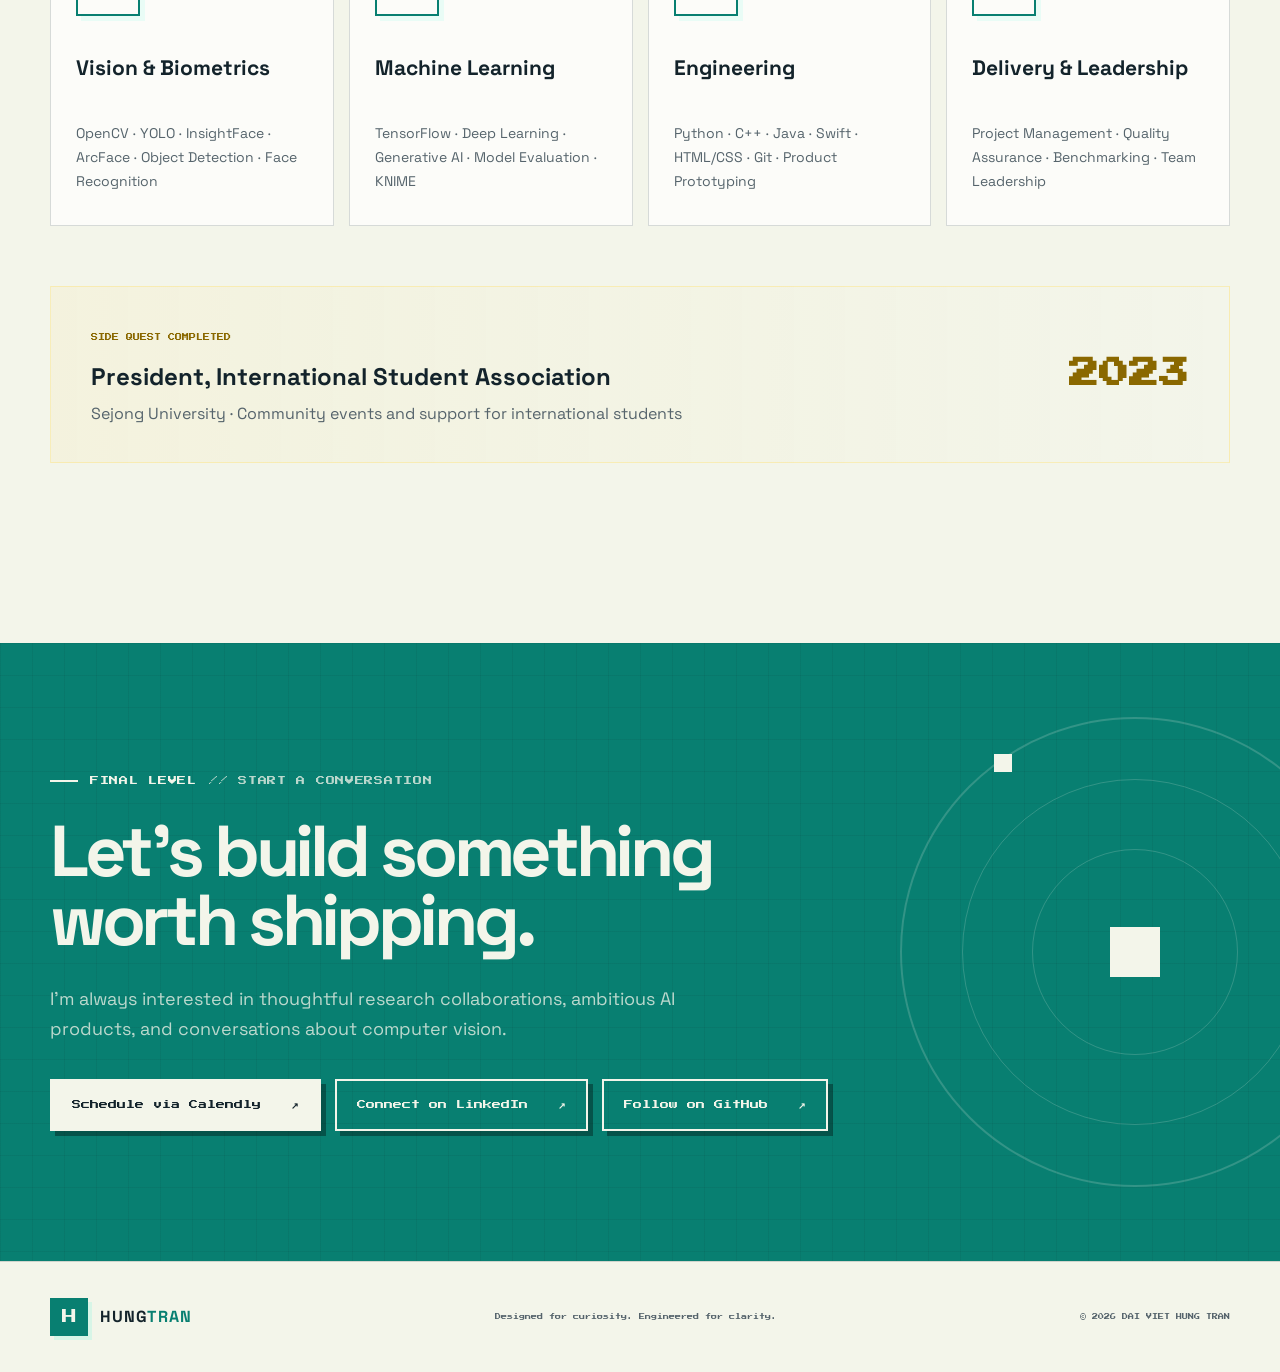
==== commit 51e9109c: "Updated new CV" ====
--- a/index.html
+++ b/index.html
@@ -123,7 +123,7 @@
             </a>
             <a
               class="button button--ghost"
-              href="Dai_Viet_Hung_Tran_CV_2026_professional.pdf"
+              href="Dai_Viet_Hung_Tran_AI_CV_2026_Final.pdf"
               target="_blank"
               rel="noreferrer"
             >
--- a/styles.css
+++ b/styles.css
@@ -252,6 +252,8 @@
 }
 
 .nav-links {
+  position: relative;
+  z-index: 1;
   display: flex;
   align-items: center;
   gap: 30px;
@@ -2068,6 +2070,7 @@
 
   .nav-links {
     position: fixed;
+    z-index: 110;
     top: var(--header-height);
     right: 0;
     bottom: 0;
@@ -2078,9 +2081,11 @@
     align-items: flex-start;
     gap: 4px;
     padding: 42px 24px;
+    opacity: 0;
+    pointer-events: none;
     transform: translateX(100%);
     background: rgba(8, 12, 24, 0.98);
-    transition: transform 0.3s ease, visibility 0.3s ease;
+    transition: transform 0.3s ease, visibility 0.3s ease, opacity 0.2s ease;
   }
 
   html[data-theme="light"] .nav-links {
@@ -2089,6 +2094,8 @@
 
   .nav-links.is-open {
     visibility: visible;
+    opacity: 1;
+    pointer-events: auto;
     transform: translateX(0);
   }
 
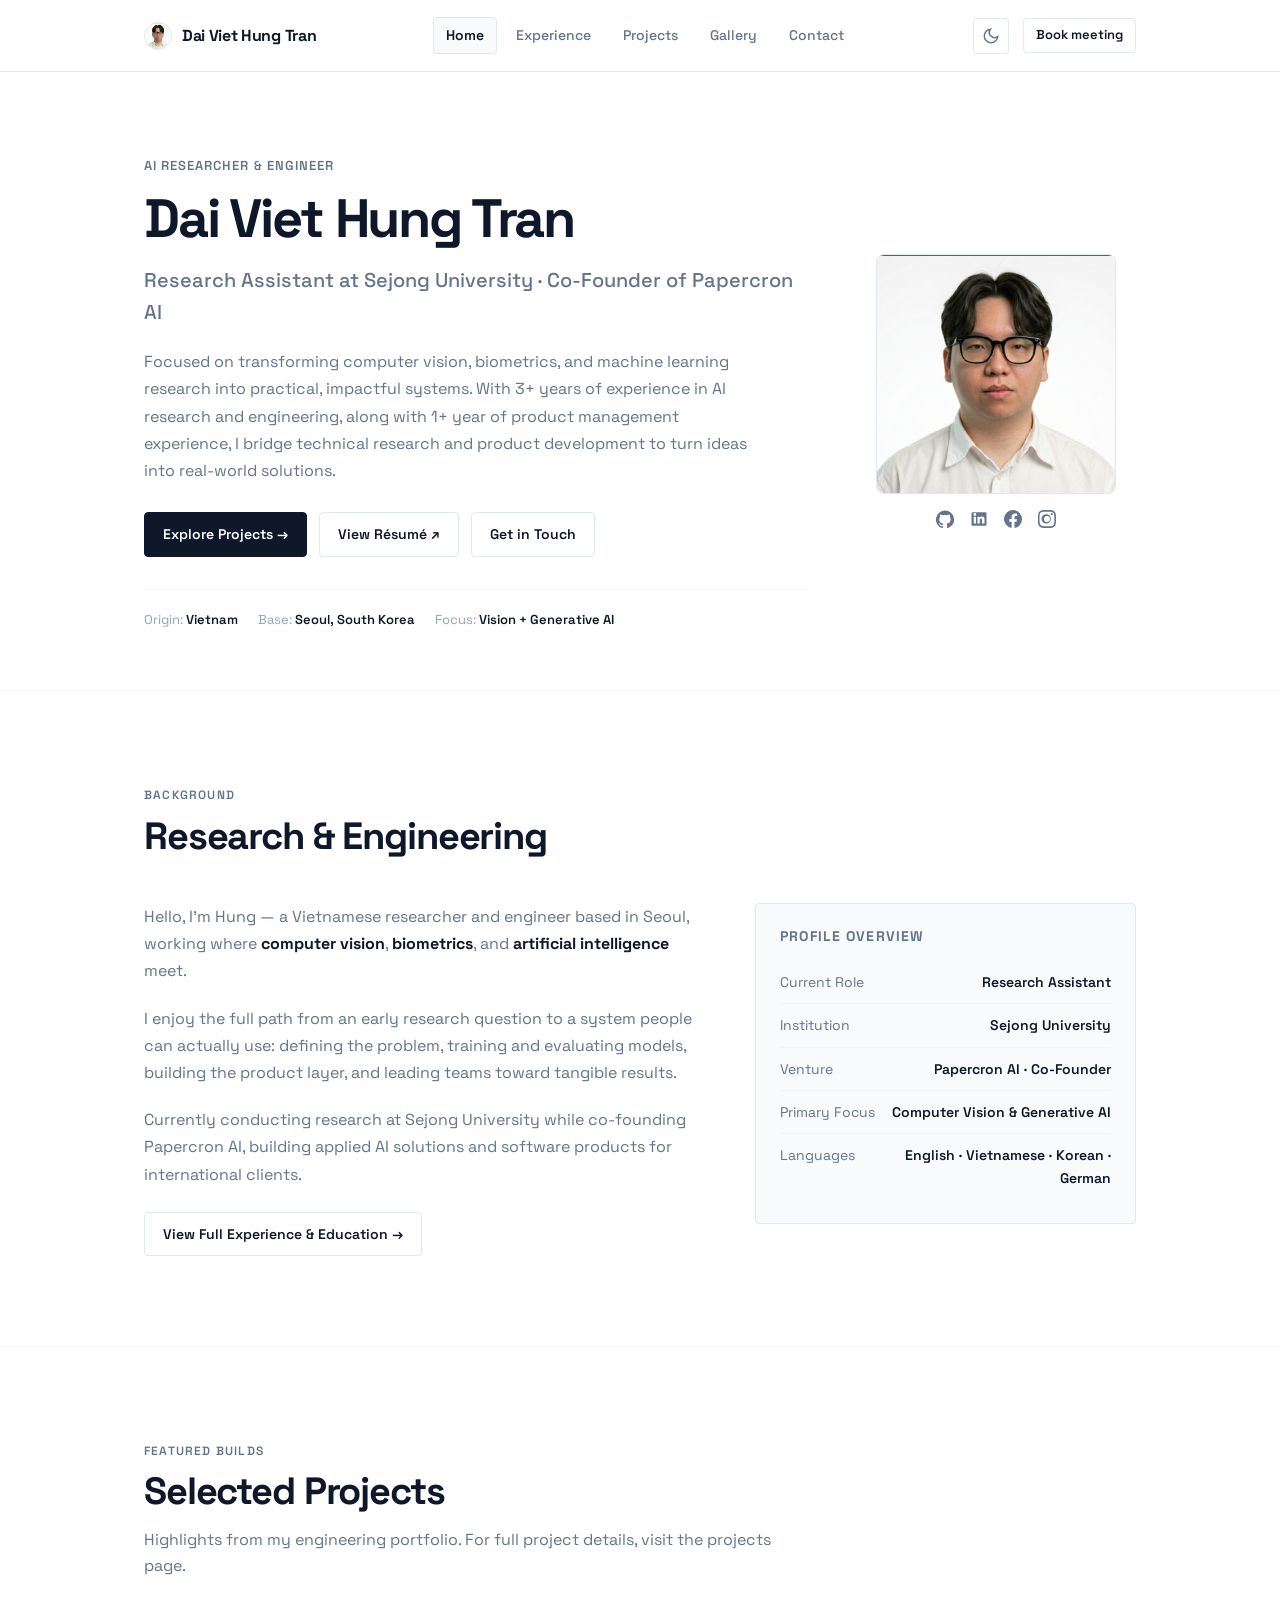
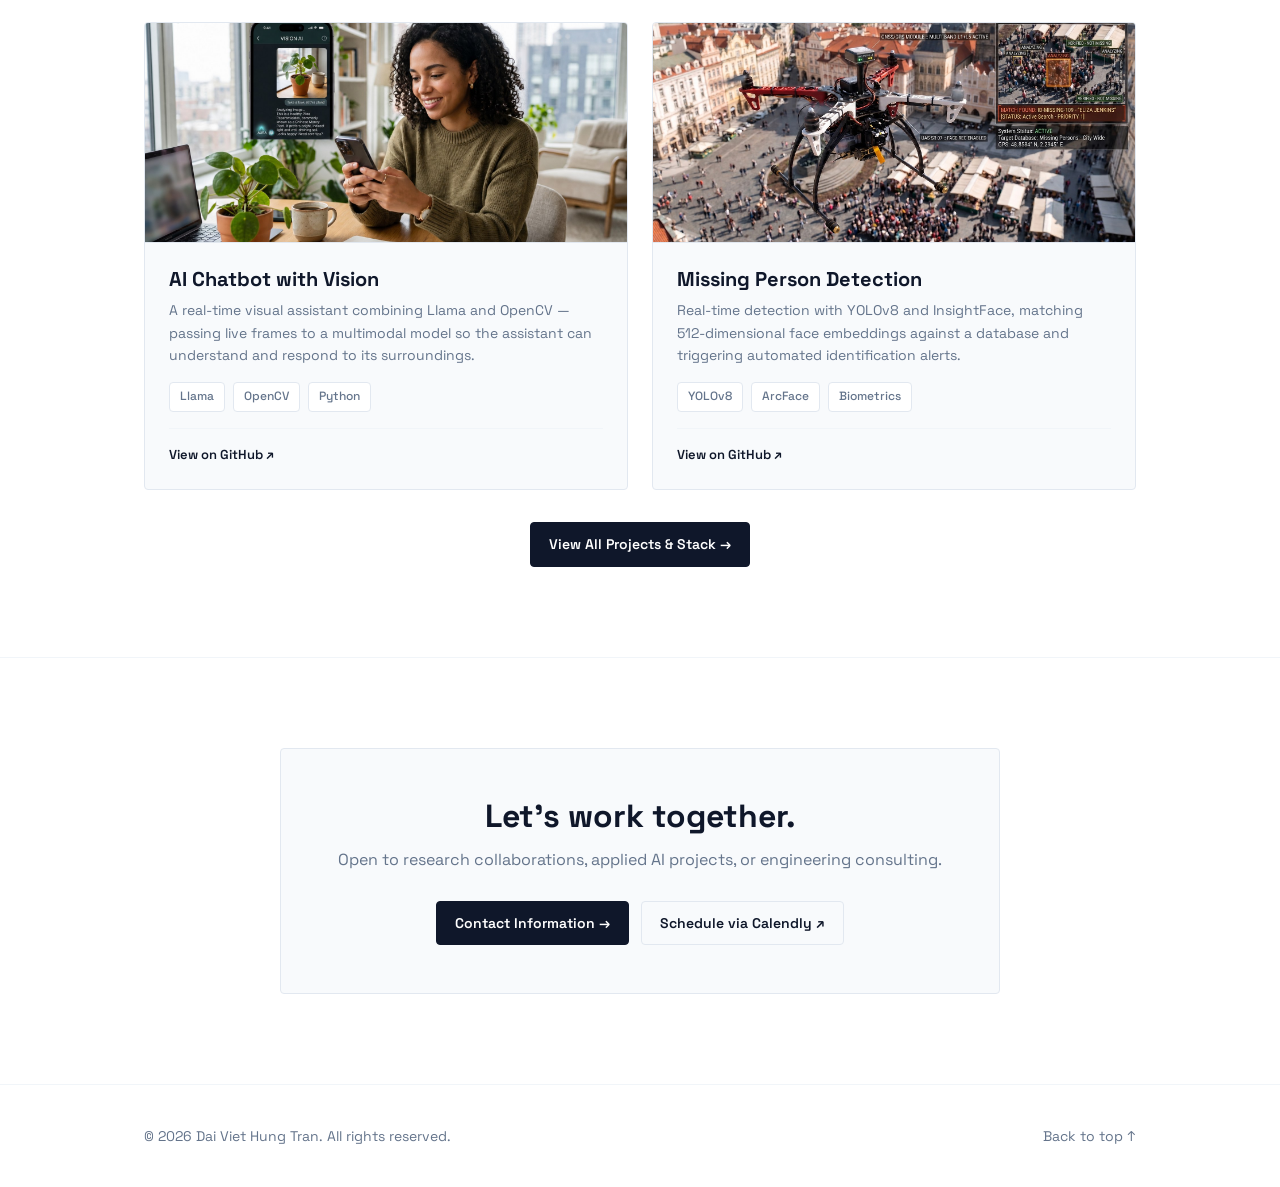
==== commit 65b52c6f: "Updated Frontend" ====
--- a/index.html
+++ b/index.html
@@ -5,9 +5,9 @@
     <meta name="viewport" content="width=device-width, initial-scale=1.0" />
     <meta
       name="description"
-      content="Portfolio of Dai Viet Hung Tran, an AI researcher and engineer focused on computer vision, biometrics, and intelligent systems."
-    />
-    <meta name="theme-color" content="#080c18" />
+      content="Portfolio of Dai Viet Hung Tran — AI Researcher and Engineer focused on computer vision, biometrics, and intelligent systems."
+    />
+    <meta name="theme-color" content="#090a0f" />
     <meta property="og:title" content="Dai Viet Hung Tran — AI Researcher & Engineer" />
     <meta
       property="og:description"
@@ -18,11 +18,12 @@
       property="og:image"
       content="https://trandaiviethung2001.github.io/assets/images/hung-tran-profile.png"
     />
+    <link rel="canonical" href="https://trandaiviethung2001.github.io/" />
     <link rel="icon" href="assets/favicon.svg" type="image/svg+xml" />
     <link rel="preconnect" href="https://fonts.googleapis.com" />
     <link rel="preconnect" href="https://fonts.gstatic.com" crossorigin />
     <link
-      href="https://fonts.googleapis.com/css2?family=Press+Start+2P&family=Space+Grotesk:wght@400;500;600;700&display=swap"
+      href="https://fonts.googleapis.com/css2?family=Space+Grotesk:wght@400;500;600;700&display=swap"
       rel="stylesheet"
     />
     <link rel="preconnect" href="https://assets.calendly.com" />
@@ -45,794 +46,281 @@
   <body>
     <a class="skip-link" href="#main-content">Skip to content</a>
 
-    <div class="loader" aria-hidden="true">
-      <div class="loader__mark">HT</div>
-      <p>INITIALIZING PORTFOLIO</p>
-      <div class="loader__track"><span></span></div>
-      <small>LOADING RESEARCH MODULES...</small>
-    </div>
-
-    <canvas id="neural-canvas" aria-hidden="true"></canvas>
-    <div class="pixel-grid" aria-hidden="true"></div>
-    <div class="noise" aria-hidden="true"></div>
-
-    <header class="site-header" data-header>
-      <nav class="nav shell" aria-label="Main navigation">
-        <a class="brand" href="#home" aria-label="Dai Viet Hung Tran — home">
-          <span class="brand__tile">H</span>
-          <span class="brand__text">HUNG<span>TRAN</span></span>
+    <header class="site-header">
+      <div class="shell nav">
+        <a class="brand" href="index.html" aria-label="Dai Viet Hung Tran - Home">
+          <img class="brand__avatar" src="assets/images/hung-tran-profile.png" alt="" />
+          <span>Dai Viet Hung Tran</span>
         </a>
 
-        <button
-          class="nav-toggle"
-          type="button"
-          aria-label="Open navigation"
-          aria-expanded="false"
-          aria-controls="nav-links"
-        >
-          <span></span><span></span><span></span>
-        </button>
-
         <div class="nav-links" id="nav-links">
-          <a href="#about">About</a>
-          <a href="#experience">Experience</a>
-          <a href="#projects">Projects</a>
-          <a href="#stack">Stack</a>
-          <a href="#contact">Contact</a>
-        </div>
-
-        <button class="theme-toggle" type="button" aria-label="Switch to light mode" aria-pressed="false">
-          <svg class="theme-icon theme-icon--sun" viewBox="0 0 24 24" aria-hidden="true">
-            <circle cx="12" cy="12" r="3.5" />
-            <path d="M12 2v2M12 20v2M4.9 4.9l1.4 1.4M17.7 17.7l1.4 1.4M2 12h2M20 12h2M4.9 19.1l1.4-1.4M17.7 6.3l1.4-1.4" />
-          </svg>
-          <svg class="theme-icon theme-icon--moon" viewBox="0 0 24 24" aria-hidden="true">
-            <path d="M20 15.4A8.5 8.5 0 0 1 8.6 4 8.5 8.5 0 1 0 20 15.4Z" />
-          </svg>
-        </button>
-
-        <a
-          class="availability"
-          href="https://calendly.com/trandaiviethung2001/30min"
-          target="_blank"
-          rel="noreferrer"
-          data-calendly-open
-          aria-label="Book a meeting with Hung using Calendly"
-        ><i></i> Book a meeting</a>
-      </nav>
+          <a href="index.html" class="is-active" aria-current="page">Home</a>
+          <a href="experience.html">Experience</a>
+          <a href="projects.html">Projects</a>
+          <a href="gallery.html">Gallery</a>
+          <a href="contact.html">Contact</a>
+        </div>
+
+        <div class="nav-actions">
+          <button class="theme-toggle" type="button" aria-label="Toggle theme">
+            <svg class="theme-icon theme-icon--sun" viewBox="0 0 24 24" aria-hidden="true">
+              <circle cx="12" cy="12" r="4" />
+              <path d="M12 2v2M12 20v2M4.93 4.93l1.41 1.41M17.66 17.66l1.41 1.41M2 12h2M20 12h2M6.34 17.66l-1.41 1.41M19.07 4.93l-1.41 1.41" />
+            </svg>
+            <svg class="theme-icon theme-icon--moon" viewBox="0 0 24 24" aria-hidden="true">
+              <path d="M21 12.79A9 9 0 1 1 11.21 3 7 7 0 0 0 21 12.79z" />
+            </svg>
+          </button>
+
+          <a
+            class="btn btn-secondary btn-sm"
+            href="https://calendly.com/trandaiviethung2001/30min"
+            target="_blank"
+            rel="noreferrer"
+            data-calendly-open
+          >Book meeting</a>
+
+          <button
+            class="nav-toggle"
+            type="button"
+            aria-label="Open navigation"
+            aria-expanded="false"
+            aria-controls="nav-links"
+          >
+            <span></span><span></span><span></span>
+          </button>
+        </div>
+      </div>
     </header>
 
     <main id="main-content">
-      <section class="hero shell" id="home" aria-labelledby="hero-title">
-        <div class="hero__copy">
-          <p class="eyebrow reveal"><span>PLAYER 01</span> // AI RESEARCHER</p>
-          <h1 id="hero-title" class="reveal">
-            DAI VIET<br />
-            <span>HUNG TRAN</span>
-          </h1>
-          <div class="hero__role reveal">
-            I build <span class="typed-text">systems that can see.</span><span class="caret">_</span>
-          </div>
-          <p class="hero__intro reveal">
-            Research Assistant at Sejong University and Co-Founder of Papercron AI, focused on transforming computer vision, biometrics, and machine learning research into practical, impactful systems. With 3+ years of experience in AI research and engineering, along with 1+ year of product management experience, I bridge technical research and product development to turn ideas into real-world solutions.
-          </p>
-
-          <div class="hero__actions reveal">
-            <a class="button button--primary" href="#projects">
-              <span>Explore projects</span><b aria-hidden="true">→</b>
-            </a>
-            <a
-              class="button button--ghost"
-              href="Dai_Viet_Hung_Tran_AI_CV_2026_Final.pdf"
-              target="_blank"
-              rel="noreferrer"
-            >
-              View résumé <b aria-hidden="true">↗</b>
-            </a>
-            <a
-              class="button button--ghost button--booking"
-              href="https://calendly.com/trandaiviethung2001/30min"
-              target="_blank"
-              rel="noreferrer"
-              data-calendly-open
-              aria-label="Book a meeting with Hung using Calendly"
-            >
-              Book a meeting <b aria-hidden="true">↗</b>
-            </a>
-          </div>
-
-          <div class="hero__meta reveal">
-            <div>
-              <span>ORIGIN</span>
-              <strong class="origin"><i class="flag-vn" role="img" aria-label="Vietnamese flag"><b aria-hidden="true">★</b></i> VIETNAM</strong>
-            </div>
-            <div><span>BASE</span><strong>SEOUL, KR</strong></div>
-            <div><span>FOCUS</span><strong>VISION + AI</strong></div>
-            <div><span>STATUS</span><strong class="status-online">RESEARCHING</strong></div>
-          </div>
-        </div>
-
-        <div class="hero__visual reveal" aria-label="Profile card for Dai Viet Hung Tran">
-          <div class="floating-chip floating-chip--one">+ OBJECT DETECTION</div>
-          <div class="floating-chip floating-chip--two">+ GENERATIVE AI</div>
-          <div class="character-window pixel-corners">
-            <div class="window-bar">
-              <span>SUBJECT_PROFILE.PNG</span>
-              <div><i></i><i></i><i></i></div>
-            </div>
-            <div class="portrait-wrap">
-              <div class="portrait-hud" aria-hidden="true">
-                <span class="hud-corner hud-corner--tl"></span>
-                <span class="hud-corner hud-corner--tr"></span>
-                <span class="hud-corner hud-corner--bl"></span>
-                <span class="hud-corner hud-corner--br"></span>
-              </div>
-              <img
-                class="portrait-photo"
-                src="assets/images/hung-tran-profile.png"
-                alt="Portrait of Dai Viet Hung Tran"
-                width="800"
-                height="800"
-              />
-              <span class="portrait-code">ID: DVHT-2001</span>
-              <div class="pixel-companion">
-                <img
-                  src="assets/images/hung-overworld-pixel-v7.png"
-                  alt="Retro overworld pixel character of Dai Viet Hung Tran"
-                  width="722"
-                  height="1177"
-                />
-              </div>
-            </div>
-            <div class="social-dock" aria-label="Social profiles">
+      <!-- HERO -->
+      <section class="section hero">
+        <div class="shell hero-grid">
+          <div>
+            <span class="hero-tag">AI Researcher &amp; Engineer</span>
+            <h1 class="hero-title">Dai Viet Hung Tran</h1>
+            <p class="hero-subtitle">
+              Research Assistant at Sejong University · Co-Founder of Papercron AI
+            </p>
+            <p class="hero-bio">
+              Focused on transforming computer vision, biometrics, and machine learning research into practical, impactful systems. With 3+ years of experience in AI research and engineering, along with 1+ year of product management experience, I bridge technical research and product development to turn ideas into real-world solutions.
+            </p>
+
+            <div class="hero-actions">
+              <a class="btn btn-primary" href="projects.html">Explore Projects →</a>
               <a
-                href="https://github.com/trandaiviethung2001"
+                class="btn btn-secondary"
+                href="Dai_Viet_Hung_Tran_AI_CV_2026_Final.pdf"
                 target="_blank"
                 rel="noreferrer"
-                aria-label="GitHub profile"
-                title="GitHub"
-              >
+              >View Résumé ↗</a>
+              <a class="btn btn-secondary" href="contact.html">Get in Touch</a>
+            </div>
+
+            <div class="hero-meta">
+              <span>Origin: <strong>Vietnam</strong></span>
+              <span>Base: <strong>Seoul, South Korea</strong></span>
+              <span>Focus: <strong>Vision + Generative AI</strong></span>
+            </div>
+          </div>
+
+          <div class="hero-photo-wrap">
+            <img
+              class="hero-photo"
+              src="assets/images/hung-tran-profile.png"
+              alt="Dai Viet Hung Tran portrait"
+              width="240"
+              height="240"
+            />
+            <div class="hero-socials" aria-label="Social profiles">
+              <a href="https://github.com/trandaiviethung2001" target="_blank" rel="noreferrer" title="GitHub">
                 <svg viewBox="0 0 24 24" aria-hidden="true">
                   <path d="M12 .7a12 12 0 0 0-3.8 23.4c.6.1.8-.3.8-.6v-2.1c-3.3.7-4-1.4-4-1.4-.5-1.4-1.3-1.7-1.3-1.7-1.1-.7.1-.7.1-.7 1.2.1 1.8 1.2 1.8 1.2 1.1 1.8 2.8 1.3 3.4 1 .1-.8.4-1.3.8-1.6-2.7-.3-5.5-1.3-5.5-5.9 0-1.3.5-2.4 1.2-3.2-.1-.3-.5-1.5.1-3.2 0 0 1-.3 3.3 1.2a11.4 11.4 0 0 1 6 0c2.3-1.5 3.3-1.2 3.3-1.2.6 1.7.2 2.9.1 3.2.8.8 1.2 1.9 1.2 3.2 0 4.6-2.8 5.6-5.5 5.9.4.4.8 1.1.8 2.2v3.2c0 .3.2.7.8.6A12 12 0 0 0 12 .7Z" />
                 </svg>
-                <span>GitHub</span>
               </a>
-              <a
-                href="https://www.linkedin.com/in/dai-viet-hung-tran-8b6090233/"
-                target="_blank"
-                rel="noreferrer"
-                aria-label="LinkedIn profile"
-                title="LinkedIn"
-              >
+              <a href="https://www.linkedin.com/in/dai-viet-hung-tran-8b6090233/" target="_blank" rel="noreferrer" title="LinkedIn">
                 <svg viewBox="0 0 24 24" aria-hidden="true">
                   <path d="M20.5 3H3.5A1.5 1.5 0 0 0 2 4.5v15A1.5 1.5 0 0 0 3.5 21h17a1.5 1.5 0 0 0 1.5-1.5v-15A1.5 1.5 0 0 0 20.5 3ZM8 18H5V9h3v9ZM6.5 7.8A1.8 1.8 0 1 1 6.5 4a1.8 1.8 0 0 1 0 3.8ZM19 18h-3v-4.4c0-1.1 0-2.4-1.5-2.4S13 12.3 13 13.5V18h-3V9h2.9v1.2h.1a3.2 3.2 0 0 1 2.8-1.5c3 0 3.5 2 3.5 4.5V18H19Z" />
                 </svg>
-                <span>LinkedIn</span>
               </a>
-              <a
-                href="https://www.facebook.com/hotpotatoes0210/"
-                target="_blank"
-                rel="noreferrer"
-                aria-label="Facebook profile"
-                title="Facebook"
-              >
+              <a href="https://www.facebook.com/hotpotatoes0210/" target="_blank" rel="noreferrer" title="Facebook">
                 <svg viewBox="0 0 24 24" aria-hidden="true">
                   <path d="M24 12.1A12 12 0 1 0 10.1 24v-8.4h-3v-3.5h3V9.4c0-3 1.8-4.7 4.6-4.7 1.4 0 2.8.3 2.8.3v3.1H16c-1.5 0-2 .9-2 1.9v2.2h3.3l-.5 3.5H14V24A12 12 0 0 0 24 12.1Z" />
                 </svg>
-                <span>Facebook</span>
               </a>
-              <a
-                href="https://www.instagram.com/hot_potatoes0210/"
-                target="_blank"
-                rel="noreferrer"
-                aria-label="Instagram profile"
-                title="Instagram"
-              >
+              <a href="https://www.instagram.com/hot_potatoes0210/" target="_blank" rel="noreferrer" title="Instagram">
                 <svg viewBox="0 0 24 24" aria-hidden="true">
                   <path d="M12 2.2c3.2 0 3.6 0 4.8.1 3.2.1 4.7 1.7 4.9 4.9.1 1.2.1 1.6.1 4.8s0 3.6-.1 4.8c-.2 3.2-1.7 4.7-4.9 4.9-1.2.1-1.6.1-4.8.1s-3.6 0-4.8-.1c-3.2-.2-4.7-1.7-4.9-4.9C2 15.6 2 15.2 2 12s0-3.6.1-4.8C2.3 4 3.8 2.5 7 2.3c1.3-.1 1.7-.1 5-.1ZM12 0C8.7 0 8.3 0 7 .1 2.7.3.3 2.7.1 7 0 8.3 0 8.7 0 12s0 3.7.1 5c.2 4.3 2.6 6.7 6.9 6.9 1.3.1 1.7.1 5 .1s3.7 0 5-.1c4.3-.2 6.7-2.6 6.9-6.9.1-1.3.1-1.7.1-5s0-3.7-.1-5C23.7 2.7 21.3.3 17 .1 15.7 0 15.3 0 12 0Zm0 5.8A6.2 6.2 0 1 0 12 18a6.2 6.2 0 0 0 0-12.2ZM12 16a4 4 0 1 1 0-8 4 4 0 0 1 0 8Zm6.4-11.9A1.4 1.4 0 1 0 18.4 7a1.4 1.4 0 0 0 0-2.9Z" />
                 </svg>
-                <span>Instagram</span>
               </a>
             </div>
-            <div class="character-stats">
-              <div class="character-name">
-                <div><span>CLASS</span><strong>AI ENGINEER</strong></div>
-                <b>RANK A</b>
+          </div>
+        </div>
+      </section>
+
+      <!-- ABOUT SUMMARY -->
+      <section class="section">
+        <div class="shell">
+          <div class="section-header">
+            <span class="section-label">Background</span>
+            <h2 class="section-title">Research &amp; Engineering</h2>
+          </div>
+
+          <div class="about-grid">
+            <div class="about-text">
+              <p>
+                Hello, I’m Hung — a Vietnamese researcher and engineer based in Seoul, working where
+                <strong>computer vision</strong>, <strong>biometrics</strong>, and
+                <strong>artificial intelligence</strong> meet.
+              </p>
+              <p>
+                I enjoy the full path from an early research question to a system people can actually use: defining the problem, training and evaluating models, building the product layer, and leading teams toward tangible results.
+              </p>
+              <p>
+                Currently conducting research at Sejong University while co-founding Papercron AI, building applied AI solutions and software products for international clients.
+              </p>
+              <div style="margin-top: 24px;">
+                <a class="btn btn-secondary" href="experience.html">View Full Experience &amp; Education →</a>
               </div>
-              <div class="stat-row">
-                <span>VISION</span><i><b style="--value: 92%"></b></i>
+            </div>
+
+            <aside class="profile-card">
+              <h3>Profile Overview</h3>
+              <dl class="profile-dl">
+                <div class="profile-row">
+                  <dt>Current Role</dt>
+                  <dd>Research Assistant</dd>
+                </div>
+                <div class="profile-row">
+                  <dt>Institution</dt>
+                  <dd>Sejong University</dd>
+                </div>
+                <div class="profile-row">
+                  <dt>Venture</dt>
+                  <dd>Papercron AI · Co-Founder</dd>
+                </div>
+                <div class="profile-row">
+                  <dt>Primary Focus</dt>
+                  <dd>Computer Vision &amp; Generative AI</dd>
+                </div>
+                <div class="profile-row">
+                  <dt>Languages</dt>
+                  <dd>English · Vietnamese · Korean · German</dd>
+                </div>
+              </dl>
+            </aside>
+          </div>
+        </div>
+      </section>
+
+      <!-- FEATURED PROJECTS PREVIEW -->
+      <section class="section">
+        <div class="shell">
+          <div class="section-header">
+            <span class="section-label">Featured Builds</span>
+            <h2 class="section-title">Selected Projects</h2>
+            <p class="section-desc">
+              Highlights from my engineering portfolio. For full project details, visit the projects page.
+            </p>
+          </div>
+
+          <div class="projects-grid">
+            <article class="project-card">
+              <img
+                class="project-image"
+                src="assets/images/ai-chatbot-vision.jpg"
+                alt="AI Chatbot with Vision interface"
+                loading="lazy"
+              />
+              <div class="project-body">
+                <h3 class="project-title">AI Chatbot with Vision</h3>
+                <p class="project-desc">
+                  A real-time visual assistant combining Llama and OpenCV — passing live frames to a multimodal model so the assistant can understand and respond to its surroundings.
+                </p>
+                <div class="tag-list">
+                  <span class="tag">Llama</span>
+                  <span class="tag">OpenCV</span>
+                  <span class="tag">Python</span>
+                </div>
+                <div class="project-footer">
+                  <a
+                    class="project-link"
+                    href="https://github.com/trandaiviethung2001/AI-Chatbot-with-Vision-version-V1"
+                    target="_blank"
+                    rel="noreferrer"
+                  >View on GitHub ↗</a>
+                </div>
               </div>
-              <div class="stat-row">
-                <span>RESEARCH</span><i><b style="--value: 88%"></b></i>
+            </article>
+
+            <article class="project-card">
+              <img
+                class="project-image"
+                src="assets/images/missing-person-detection.jpg"
+                alt="Missing Person Detection preview"
+                loading="lazy"
+              />
+              <div class="project-body">
+                <h3 class="project-title">Missing Person Detection</h3>
+                <p class="project-desc">
+                  Real-time detection with YOLOv8 and InsightFace, matching 512-dimensional face embeddings against a database and triggering automated identification alerts.
+                </p>
+                <div class="tag-list">
+                  <span class="tag">YOLOv8</span>
+                  <span class="tag">ArcFace</span>
+                  <span class="tag">Biometrics</span>
+                </div>
+                <div class="project-footer">
+                  <a
+                    class="project-link"
+                    href="https://github.com/trandaiviethung2001/MissingPersonDetection"
+                    target="_blank"
+                    rel="noreferrer"
+                  >View on GitHub ↗</a>
+                </div>
               </div>
-              <div class="stat-row">
-                <span>BUILD</span><i><b style="--value: 86%"></b></i>
-              </div>
-            </div>
-          </div>
-        </div>
-
-        <a class="scroll-cue" href="#about" aria-label="Scroll to about section">
-          <span>SCROLL TO START</span><i></i>
-        </a>
+            </article>
+          </div>
+
+          <div style="margin-top: 32px; text-align: center;">
+            <a class="btn btn-primary" href="projects.html">View All Projects &amp; Stack →</a>
+          </div>
+        </div>
       </section>
 
-      <section class="section shell" id="about" aria-labelledby="about-title">
-        <div class="section-heading reveal">
-          <p><span>01</span> ORIGIN STORY</p>
-          <h2 id="about-title">Research with a<br /><em>builder’s mindset.</em></h2>
-        </div>
-
-        <div class="about-grid">
-          <div class="about-copy reveal">
-            <p class="lead">
-              Hello, I’m Hung — a Vietnamese researcher and engineer based in Seoul, working where
-              <strong>computer vision</strong>, <strong>biometrics</strong>, and
-              <strong>artificial intelligence</strong> meet.
+      <!-- CONTACT CTA -->
+      <section class="section">
+        <div class="shell">
+          <div class="contact-box">
+            <h2>Let’s work together.</h2>
+            <p>
+              Open to research collaborations, applied AI projects, or engineering consulting.
             </p>
-            <p>
-              I enjoy the full path from an early research question to a system people can actually
-              use: defining the problem, training and evaluating models, building the product layer,
-              and leading the team toward a clear result.
-            </p>
-          </div>
-
-          <aside class="intel-panel reveal" aria-label="Current profile data">
-            <div class="intel-panel__head">
-              <span>RESEARCHER.DATA</span><i>● LIVE</i>
-            </div>
-            <dl>
-              <div><dt>Current role</dt><dd>Research Assistant</dd></div>
-              <div><dt>Institution</dt><dd>Sejong University</dd></div>
-              <div><dt>Venture</dt><dd>Papercron AI · Co-Founder</dd></div>
-              <div><dt>Primary focus</dt><dd>Computer Vision and Generative Artificial Intelligence</dd></div>
-              <div><dt>Secondary focus</dt><dd>Digital processing + biometrics</dd></div>
-              <div><dt>Languages</dt><dd>English · Vietnamese · German · Korean</dd></div>
-            </dl>
-            <a
-              href="https://www.linkedin.com/in/dai-viet-hung-tran-8b6090233/"
-              target="_blank"
-              rel="noreferrer"
-            >Open full profile <span>↗</span></a>
-          </aside>
-        </div>
-
-        <aside class="business-highlight reveal" aria-label="Business impact statement">
-          <div class="business-highlight__top">
-            <span><i aria-hidden="true"></i> BUSINESS VALUE</span>
-            <b>ENGINEERING &gt; HYPE</b>
-          </div>
-          <div class="business-highlight__body">
-            <blockquote>
-              <span>Vibe coding can generate code.</span>
-              Business impact still has to be engineered.
-            </blockquote>
-            <p>
-              I optimize Claude workloads, deploy secure local AI, build production-grade ML/DL
-              systems, and automate workflows to increase productivity while reducing operating costs.
-            </p>
-          </div>
-          <ul class="business-highlight__outcomes" aria-label="Business outcomes">
-            <li><b>01</b><span>LOWER AI COSTS</span></li>
-            <li><b>02</b><span>PRIVATE LOCAL AI</span></li>
-            <li><b>03</b><span>PRODUCTION ML/DL</span></li>
-            <li><b>04</b><span>WORKFLOW AUTOMATION</span></li>
-          </ul>
-        </aside>
-
-        <div class="metrics reveal" aria-label="Profile highlights">
-          <div><strong data-count="13">0</strong><span>PUBLIC REPOSITORIES</span></div>
-          <div><strong data-count="4">0</strong><span>CORE RESEARCH AREAS</span></div>
-          <div><strong>3.8</strong><span>BACHELOR GPA / 4.5</span></div>
-          <div><strong>02</strong><span>COUNTRIES WORKED IN</span></div>
-        </div>
-      </section>
-
-      <section class="section shell" id="experience" aria-labelledby="experience-title">
-        <div class="section-heading reveal">
-          <p><span>02</span> MISSION HISTORY</p>
-          <h2 id="experience-title">Experience &<br /><em>education.</em></h2>
-        </div>
-
-        <div class="timeline">
-          <article class="timeline-item reveal">
-            <div class="timeline-date"><span>2026</span>PRESENT</div>
-            <div class="timeline-marker"><i></i></div>
-            <div class="timeline-card">
-              <div class="timeline-card__top">
-                <div class="org-lockup">
-                  <img
-                    class="org-logo"
-                    src="assets/images/sejong-university-logo.jpeg"
-                    alt="Sejong University logo"
-                    width="100"
-                    height="100"
-                    loading="lazy"
-                  />
-                  <div>
-                    <p>SEOUL, SOUTH KOREA</p>
-                    <h3>Research Assistant</h3>
-                    <h4>Sejong University</h4>
-                  </div>
-                </div>
-                <span class="tag tag--active">ACTIVE QUEST</span>
-              </div>
-              <p>
-                Researching conditional image generation and object detection, with an emphasis on
-                reliable visual intelligence systems.
-              </p>
-              <div class="chips"><span>Computer Vision</span><span>Generative AI</span><span>Research</span></div>
-            </div>
-          </article>
-
-          <article class="timeline-item reveal">
-            <div class="timeline-date"><span>2026</span>PRESENT</div>
-            <div class="timeline-marker"><i></i></div>
-            <div class="timeline-card">
-              <div class="timeline-card__top">
-                <div class="org-lockup">
-                  <img
-                    class="org-logo org-logo--papercron"
-                    src="assets/images/papercron-logo.svg"
-                    alt="Papercron logo"
-                    width="100"
-                    height="100"
-                    loading="lazy"
-                  />
-                  <div>
-                    <p>HO CHI MINH CITY, VIETNAM</p>
-                    <h3>Co-Founder</h3>
-                    <h4>Papercron AI</h4>
-                  </div>
-                </div>
-                <span class="tag">VENTURE</span>
-              </div>
-              <p>
-                Co-founded a software and AI development lab that designs and ships production-grade
-                web platforms, mobile apps, and applied AI systems for founders and enterprises.
-              </p>
-              <div class="chips"><span>AI Solutions</span><span>Product</span><span>Leadership</span></div>
+            <div class="contact-actions">
+              <a class="btn btn-primary" href="contact.html">Contact Information →</a>
               <a
-                class="timeline-card__link"
-                href="https://papercron.vercel.app/"
+                class="btn btn-secondary"
+                href="https://calendly.com/trandaiviethung2001/30min"
                 target="_blank"
                 rel="noreferrer"
-              >Visit Papercron <span>↗</span></a>
-            </div>
-          </article>
-
-          <article class="timeline-item reveal">
-            <div class="timeline-date"><span>2025</span>2026</div>
-            <div class="timeline-marker"><i></i></div>
-            <div class="timeline-card">
-              <div class="timeline-card__top">
-                <div class="org-lockup">
-                  <img
-                    class="org-logo org-logo--dark"
-                    src="assets/images/ebit-logo.jpeg"
-                    alt="EBIT logo"
-                    width="100"
-                    height="100"
-                    loading="lazy"
-                  />
-                  <div>
-                    <p>EBIT</p>
-                    <h3>AI Engineer → Project Manager</h3>
-                    <h4>AI systems & benchmark delivery</h4>
-                  </div>
-                </div>
-                <span class="tag">9 MONTHS</span>
-              </div>
-              <p>
-                Built advanced AI systems, then led multilingual and AI benchmark projects while
-                overseeing quality assurance and client delivery.
-              </p>
-              <div class="chips"><span>Python</span><span>AI Engineering</span><span>QA</span></div>
-            </div>
-          </article>
-
-          <article class="timeline-item reveal">
-            <div class="timeline-date"><span>2024</span>DEC — MAR 2025</div>
-            <div class="timeline-marker"><i></i></div>
-            <div class="timeline-card">
-              <div class="timeline-card__top">
-                <div class="org-lockup">
-                  <img
-                    class="org-logo"
-                    src="assets/images/outlier-logo.svg"
-                    alt="Outlier logo"
-                    width="32"
-                    height="32"
-                    loading="lazy"
-                  />
-                  <div>
-                    <p>HO CHI MINH CITY, VIETNAM · REMOTE</p>
-                    <h3>AI Programmer</h3>
-                    <h4>Outlier · Part-time</h4>
-                  </div>
-                </div>
-                <span class="tag">4 MONTHS</span>
-              </div>
-              <p>
-                Enhanced AI prompts and evaluated model responses for Python programming tasks,
-                improving correctness, clarity, and code quality.
-              </p>
-              <div class="chips"><span>Python</span><span>Prompt Engineering</span><span>AI Evaluation</span></div>
-              <a
-                class="timeline-card__link"
-                href="https://outlier.ai/"
-                target="_blank"
-                rel="noreferrer"
-              >Visit Outlier <span>↗</span></a>
-            </div>
-          </article>
-
-          <article class="timeline-item reveal">
-            <div class="timeline-date"><span>2023</span>2026</div>
-            <div class="timeline-marker"><i></i></div>
-            <div class="timeline-card">
-              <div class="timeline-card__top">
-                <div class="org-lockup">
-                  <img
-                    class="org-logo"
-                    src="assets/images/sejong-university-logo.jpeg"
-                    alt="Sejong University logo"
-                    width="100"
-                    height="100"
-                    loading="lazy"
-                  />
-                  <div>
-                    <p>SEJONG UNIVERSITY</p>
-                    <h3>Student Researcher & Software Intern</h3>
-                    <h4>XR Research Laboratory</h4>
-                  </div>
-                </div>
-                <span class="tag">2+ YEARS</span>
-              </div>
-              <p>
-                Conducted deep learning and machine learning research with KNIME and Python, while
-                building experience in computer vision and software development.
-              </p>
-              <div class="chips"><span>KNIME</span><span>Deep Learning</span><span>OpenCV</span></div>
-            </div>
-          </article>
-        </div>
-
-        <div class="education-strip reveal">
-          <div class="education-strip__label">EDUCATION LOG</div>
-          <article>
-            <span>2026 — 2028</span>
-            <div class="education-info">
-              <img src="assets/images/sejong-university-logo.jpeg" alt="" width="100" height="100" loading="lazy" />
-              <div><h3>M.Eng. Computer Science</h3><p>Sejong University</p></div>
-            </div>
-            <b>IN PROGRESS</b>
-          </article>
-          <article>
-            <span>2022 — 2026</span>
-            <div class="education-info">
-              <img src="assets/images/sejong-university-logo.jpeg" alt="" width="100" height="100" loading="lazy" />
-              <div><h3>B.Sc. Computer Science</h3><p>Sejong University · GPA 3.8 / 4.5</p></div>
-            </div>
-            <b>COMPLETED</b>
-          </article>
-        </div>
-
-        <div class="education-strip credentials-strip reveal">
-          <div class="education-strip__label">CERTIFICATION LOG</div>
-          <article>
-            <span>MAR 2026 — MAR 2028</span>
-            <div class="education-info">
-              <img
-                class="credential-logo"
-                src="assets/images/idp-logo.svg"
-                alt="IDP Education logo"
-                width="283"
-                height="116"
-                loading="lazy"
-              />
-              <div>
-                <h3>IELTS BAND 6.5</h3>
-                <p>IDP Education Ltd · Issued Mar 2026 · Expires Mar 2028</p>
-              </div>
-            </div>
-            <b>ACTIVE</b>
-          </article>
-          <article>
-            <span>MAY 2025</span>
-            <div class="education-info">
-              <img
-                class="credential-logo"
-                src="assets/images/sololearn-logo.png"
-                alt="Sololearn logo"
-                width="88"
-                height="88"
-                loading="lazy"
-              />
-              <div>
-                <h3>ML for Beginners</h3>
-                <p>Sololearn · Issued May 2025</p>
-              </div>
-            </div>
-            <a
-              class="credential-link"
-              href="https://www.sololearn.com/certificates/CC-C0GV9YPY"
-              target="_blank"
-              rel="noreferrer"
-            >Show credential <span aria-hidden="true">↗</span></a>
-          </article>
-          <article>
-            <span>AUG 2020 — AUG 2022</span>
-            <div class="education-info">
-              <img
-                class="credential-logo"
-                src="assets/images/idp-logo.svg"
-                alt="IDP Education logo"
-                width="283"
-                height="116"
-                loading="lazy"
-              />
-              <div>
-                <h3>IELTS Band 6</h3>
-                <p>IDP Education Ltd · Issued Aug 2020 · Expired Aug 2022</p>
-              </div>
-            </div>
-            <b class="credential-status--expired">EXPIRED</b>
-          </article>
-        </div>
-      </section>
-
-      <section class="section projects-section" id="projects" aria-labelledby="projects-title">
-        <div class="shell">
-          <div class="section-heading section-heading--row reveal">
-            <div>
-              <p><span>03</span> SELECTED BUILDS</p>
-              <h2 id="projects-title">Project<br /><em>inventory.</em></h2>
-            </div>
-            <p class="section-note">
-              A selection of computer vision, safety, and product experiments from the lab and beyond.
-            </p>
-          </div>
-
-          <div class="project-grid">
-            <article class="project-card project-card--featured reveal" data-tilt>
-              <div class="project-card__visual visual-vision">
-                <img
-                  src="assets/images/ai-chatbot-vision.jpg"
-                  alt="A woman using a visual AI assistant on her phone"
-                  loading="lazy"
-                  decoding="async"
-                />
-              </div>
-              <div class="project-card__body">
-                <div class="project-index"><span>01 / FEATURED</span><b>PYTHON</b></div>
-                <h3>AI Chatbot with Vision</h3>
-                <p>
-                  A real-time visual assistant combining Llama and OpenCV — passing live frames to a
-                  multimodal model so the assistant can understand and respond to its surroundings.
-                </p>
-                <div class="chips"><span>Llama</span><span>OpenCV</span><span>Python</span></div>
-                <a
-                  href="https://github.com/trandaiviethung2001/AI-Chatbot-with-Vision-version-V1"
-                  target="_blank"
-                  rel="noreferrer"
-                  aria-label="View AI Chatbot with Vision on GitHub"
-                >View repository <span>↗</span></a>
-              </div>
-            </article>
-
-            <article class="project-card reveal" data-tilt>
-              <div class="project-card__visual visual-scan">
-                <img
-                  src="assets/images/missing-person-detection.jpg"
-                  alt="A search drone using face recognition to locate a missing person in a crowd"
-                  loading="lazy"
-                  decoding="async"
-                />
-              </div>
-              <div class="project-card__body">
-                <div class="project-index"><span>02</span><b>NOTEBOOK</b></div>
-                <h3>Missing Person Detection</h3>
-                <p>
-                  Real-time detection with YOLOv8 and InsightFace, matching 512-dimensional face
-                  embeddings against a database and triggering alerts.
-                </p>
-                <div class="chips"><span>YOLOv8</span><span>ArcFace</span><span>Biometrics</span></div>
-                <a
-                  href="https://github.com/trandaiviethung2001/MissingPersonDetection"
-                  target="_blank"
-                  rel="noreferrer"
-                  aria-label="View Missing Person Detection on GitHub"
-                >View repository <span>↗</span></a>
-              </div>
-            </article>
-
-            <article class="project-card reveal" data-tilt>
-              <div class="project-card__visual visual-aqua">
-                <img
-                  src="assets/images/smart-aquaculture-assistant.jpg"
-                  alt="Smart Aquaculture Assistant prototype with fish tank, sensors, and monitoring dashboards"
-                  loading="lazy"
-                  decoding="async"
-                />
-              </div>
-              <div class="project-card__body">
-                <div class="project-index"><span>03 / CAPSTONE</span><b>TENSORFLOW</b></div>
-                <h3>Smart Aquaculture Assistant</h3>
-                <p>
-                  An AI-integrated aquaculture management system designed to monitor fish tanks and
-                  help operators make faster, better-informed decisions.
-                </p>
-                <div class="chips"><span>TensorFlow</span><span>OpenCV</span><span>Vision</span></div>
-                <a
-                  href="https://www.linkedin.com/in/dai-viet-hung-tran-8b6090233/details/projects/"
-                  target="_blank"
-                  rel="noreferrer"
-                  aria-label="View Smart Aquaculture Assistant project details on LinkedIn"
-                >Project details <span>↗</span></a>
-              </div>
-            </article>
-
-            <article class="project-card reveal" data-tilt>
-              <div class="project-card__visual visual-alert">
-                <img
-                  src="assets/images/life-guard-sos.jpg"
-                  alt="Life Guard SOS emergency application displayed on a phone at the beach"
-                  loading="lazy"
-                  decoding="async"
-                />
-              </div>
-              <div class="project-card__body">
-                <div class="project-index"><span>04</span><b>SWIFT</b></div>
-                <h3>Life Guard SOS</h3>
-                <p>
-                  An iOS safety application with a Llama-powered AI layer, designed to make emergency
-                  assistance easier to reach when every second matters.
-                </p>
-                <div class="chips"><span>Swift</span><span>Llama 3</span><span>iOS</span></div>
-                <a
-                  href="https://github.com/trandaiviethung2001/Life-Guard-SOS-Application"
-                  target="_blank"
-                  rel="noreferrer"
-                  aria-label="View Life Guard SOS on GitHub"
-                >View repository <span>↗</span></a>
-              </div>
-            </article>
-
-            <article class="project-card reveal" data-tilt>
-              <div class="project-card__visual visual-face">
-                <img
-                  src="assets/images/criminal-face-detection.jpg"
-                  alt="OpenCV criminal face-detection system identifying people from a live camera feed"
-                  loading="lazy"
-                  decoding="async"
-                />
-              </div>
-              <div class="project-card__body">
-                <div class="project-index"><span>05</span><b>C++</b></div>
-                <h3>Criminal Face Detection</h3>
-                <p>
-                  A C++ and OpenCV program that trains facial models and recognizes multiple target
-                  faces for identity matching scenarios.
-                </p>
-                <div class="chips"><span>C++</span><span>OpenCV</span><span>Recognition</span></div>
-                <a
-                  href="https://github.com/trandaiviethung2001/Criminal-Face-Detection"
-                  target="_blank"
-                  rel="noreferrer"
-                  aria-label="View Criminal Face Detection on GitHub"
-                >View repository <span>↗</span></a>
-              </div>
-            </article>
-          </div>
-
-          <div class="all-projects reveal">
-            <p>MORE EXPERIMENTS ARE STORED IN THE ARCHIVE.</p>
-            <a
-              class="button button--primary"
-              href="https://github.com/trandaiviethung2001?tab=repositories"
-              target="_blank"
-              rel="noreferrer"
-            >Browse all GitHub projects <b aria-hidden="true">↗</b></a>
-          </div>
-        </div>
-      </section>
-
-      <section class="section shell" id="stack" aria-labelledby="stack-title">
-        <div class="section-heading section-heading--row reveal">
-          <div>
-            <p><span>04</span> SKILL LOADOUT</p>
-            <h2 id="stack-title">Tools of<br /><em>the trade.</em></h2>
-          </div>
-          <p class="section-note">
-            Research foundations and engineering tools selected for the problem — not for the hype.
-          </p>
-        </div>
-
-        <div class="skill-grid">
-          <article class="skill-card reveal">
-            <div class="skill-card__icon">CV</div>
-            <span>01</span>
-            <h3>Vision & Biometrics</h3>
-            <p>OpenCV · YOLO · InsightFace · ArcFace · Object Detection · Face Recognition</p>
-          </article>
-          <article class="skill-card reveal">
-            <div class="skill-card__icon">ML</div>
-            <span>02</span>
-            <h3>Machine Learning</h3>
-            <p>TensorFlow · Deep Learning · Generative AI · Model Evaluation · KNIME</p>
-          </article>
-          <article class="skill-card reveal">
-            <div class="skill-card__icon">{ }</div>
-            <span>03</span>
-            <h3>Engineering</h3>
-            <p>Python · C++ · Java · Swift · HTML/CSS · Git · Product Prototyping</p>
-          </article>
-          <article class="skill-card reveal">
-            <div class="skill-card__icon">PM</div>
-            <span>04</span>
-            <h3>Delivery & Leadership</h3>
-            <p>Project Management · Quality Assurance · Benchmarking · Team Leadership</p>
-          </article>
-        </div>
-
-        <div class="community-banner reveal">
-          <div>
-            <span>SIDE QUEST COMPLETED</span>
-            <h3>President, International Student Association</h3>
-            <p>Sejong University · Community events and support for international students</p>
-          </div>
-          <strong>2023</strong>
-        </div>
-      </section>
-
-      <section class="contact-section" id="contact" aria-labelledby="contact-title">
-        <div class="contact-orbit" aria-hidden="true"><i></i><i></i><span></span></div>
-        <div class="shell contact-inner">
-          <p class="eyebrow reveal"><span>FINAL LEVEL</span> // START A CONVERSATION</p>
-          <h2 id="contact-title" class="reveal">Let’s build something<br /><em>worth shipping.</em></h2>
-          <p class="reveal">
-            I’m always interested in thoughtful research collaborations, ambitious AI products,
-            and conversations about computer vision.
-          </p>
-          <div class="contact-actions reveal">
-            <a
-              class="button button--light"
-              href="https://calendly.com/trandaiviethung2001/30min"
-              target="_blank"
-              rel="noreferrer"
-              data-calendly-open
-              aria-label="Schedule a meeting with Hung using Calendly"
-            >Schedule via Calendly <b aria-hidden="true">↗</b></a>
-            <a
-              class="button button--outline-light"
-              href="https://www.linkedin.com/in/dai-viet-hung-tran-8b6090233/"
-              target="_blank"
-              rel="noreferrer"
-            >Connect on LinkedIn <b aria-hidden="true">↗</b></a>
-            <a
-              class="button button--outline-light"
-              href="https://github.com/trandaiviethung2001"
-              target="_blank"
-              rel="noreferrer"
-            >Follow on GitHub <b aria-hidden="true">↗</b></a>
+                data-calendly-open
+              >Schedule via Calendly ↗</a>
+            </div>
           </div>
         </div>
       </section>
     </main>
 
     <footer class="footer">
-      <div class="shell footer__inner">
-        <a class="brand" href="#home" aria-label="Back to top">
-          <span class="brand__tile">H</span>
-          <span class="brand__text">HUNG<span>TRAN</span></span>
-        </a>
-        <p>Designed for curiosity. Engineered for clarity.</p>
-        <p>© <span id="year">2026</span> DAI VIET HUNG TRAN</p>
+      <div class="shell footer-inner">
+        <div>&copy; <span id="year">2026</span> Dai Viet Hung Tran. All rights reserved.</div>
+        <div><a href="#main-content">Back to top &uarr;</a></div>
       </div>
     </footer>
 
     <script src="https://assets.calendly.com/assets/external/widget.js" async></script>
+    <script src="gallery.js"></script>
     <script src="script.js"></script>
   </body>
 </html>
--- a/styles.css
+++ b/styles.css
@@ -1,359 +1,260 @@
+/* ==========================================================================
+   DAI VIET HUNG TRAN — MINIMALIST CLEAN PORTFOLIO
+   Distraction-free, typography-focused, monochrome & fast.
+   ========================================================================== */
+
 :root {
   color-scheme: dark;
-  --ink: #080c18;
-  --ink-soft: #10182c;
-  --panel: rgba(16, 24, 44, 0.78);
-  --panel-solid: #111a30;
-  --line: rgba(255, 255, 255, 0.13);
-  --muted: #a9b4c9;
-  --text: #f3f6ff;
-  --cyan: #64f4dc;
-  --cyan-dark: #0ebca8;
-  --violet: #a88bff;
-  --coral: #ff7069;
-  --yellow: #ffe06b;
-  --pixel: "Press Start 2P", monospace;
-  --sans: "Space Grotesk", system-ui, sans-serif;
-  --header-height: 82px;
-  --shadow-pixel: 8px 8px 0 rgba(0, 0, 0, 0.38);
-  --canvas-rgb: 100, 244, 220;
+  --bg: #090a0f;
+  --bg-subtle: #12141a;
+  --bg-card: #151822;
+  --border: #232736;
+  --border-subtle: #191c26;
+  --text: #f1f3f8;
+  --text-muted: #8b92a5;
+  --text-subtle: #565d70;
+  --primary: #ffffff;
+  --primary-fg: #090a0f;
+  --accent: #e2e8f0;
+  --sans: "Space Grotesk", -apple-system, BlinkMacSystemFont, "Segoe UI", Roboto, "Helvetica Neue", Arial, sans-serif;
+  --header-height: 72px;
+  --max-width: 1040px;
+  --radius: 8px;
+  --radius-sm: 4px;
 }
 
 html[data-theme="light"] {
   color-scheme: light;
-  --ink: #f3f5ea;
-  --ink-soft: #e7ecdf;
-  --panel: rgba(255, 255, 255, 0.82);
-  --panel-solid: #ffffff;
-  --line: rgba(21, 40, 47, 0.16);
-  --muted: #56646c;
-  --text: #13232b;
-  --cyan: #087f71;
-  --cyan-dark: #06685d;
-  --violet: #6447c7;
-  --coral: #c9453e;
-  --yellow: #8a6800;
-  --shadow-pixel: 8px 8px 0 rgba(29, 50, 48, 0.14);
-  --canvas-rgb: 8, 127, 113;
-}
-
-*,
-*::before,
-*::after {
+  --bg: #ffffff;
+  --bg-subtle: #f8fafc;
+  --bg-card: #ffffff;
+  --border: #e2e8f0;
+  --border-subtle: #f1f5f9;
+  --text: #0f172a;
+  --text-muted: #64748b;
+  --text-subtle: #94a3b8;
+  --primary: #0f172a;
+  --primary-fg: #ffffff;
+  --accent: #0f172a;
+}
+
+/* Base Reset */
+*, *::before, *::after {
   box-sizing: border-box;
 }
 
 html {
+  font-family: var(--sans);
+  font-size: 16px;
+  line-height: 1.6;
+  color: var(--text);
+  background-color: var(--bg);
   scroll-behavior: smooth;
-  scroll-padding-top: calc(var(--header-height) + 28px);
+  scroll-padding-top: calc(var(--header-height) + 20px);
+  -webkit-text-size-adjust: 100%;
 }
 
 body {
   margin: 0;
-  min-width: 320px;
-  overflow-x: hidden;
-  background: var(--ink);
-  color: var(--text);
-  font-family: var(--sans);
-  font-size: 16px;
-  line-height: 1.7;
-  transition: background-color 0.25s ease, color 0.25s ease;
-}
-
-body.nav-open {
-  overflow: hidden;
-}
-
-::selection {
-  background: var(--cyan);
-  color: var(--ink);
+  padding: 0;
+  background-color: var(--bg);
+  color: var(--text);
+  min-height: 100vh;
+  -webkit-font-smoothing: antialiased;
+  -moz-osx-font-smoothing: grayscale;
+}
+
+img, svg {
+  display: block;
+  max-width: 100%;
 }
 
 a {
   color: inherit;
   text-decoration: none;
-}
-
-button,
-a {
-  -webkit-tap-highlight-color: transparent;
-}
-
-button,
-input,
-textarea {
-  font: inherit;
-}
-
-img {
-  display: block;
-  max-width: 100%;
-}
-
+  transition: color 0.15s ease, opacity 0.15s ease;
+}
+
+p {
+  margin: 0 0 16px;
+}
+
+p:last-child {
+  margin-bottom: 0;
+}
+
+h1, h2, h3, h4, h5, h6 {
+  margin: 0;
+  font-weight: 700;
+  line-height: 1.2;
+  color: var(--text);
+}
+
+/* Accessibility Skip Link */
 .skip-link {
-  position: fixed;
+  position: absolute;
+  top: -100px;
+  left: 16px;
   z-index: 1000;
-  top: 12px;
-  left: 12px;
-  padding: 12px 16px;
-  transform: translateY(-150%);
-  background: var(--cyan);
-  color: var(--ink);
+  padding: 10px 16px;
+  background: var(--primary);
+  color: var(--primary-fg);
+  font-weight: 600;
+  font-size: 14px;
+  border-radius: var(--radius-sm);
+  transition: top 0.2s ease;
+}
+
+.skip-link:focus {
+  top: 16px;
+}
+
+/* Layout Container */
+.shell {
+  width: 100%;
+  max-width: var(--max-width);
+  margin-left: auto;
+  margin-right: auto;
+  padding-left: 24px;
+  padding-right: 24px;
+}
+
+.section {
+  padding: 90px 0;
+  border-bottom: 1px solid var(--border-subtle);
+}
+
+.section:last-of-type {
+  border-bottom: none;
+}
+
+/* Section Header */
+.section-header {
+  margin-bottom: 44px;
+}
+
+.section-label {
+  display: inline-block;
+  font-size: 12px;
+  font-weight: 600;
+  text-transform: uppercase;
+  letter-spacing: 0.1em;
+  color: var(--text-muted);
+  margin-bottom: 8px;
+}
+
+.section-title {
+  font-size: clamp(28px, 4vw, 38px);
+  letter-spacing: -0.03em;
+  margin-bottom: 12px;
+}
+
+.section-desc {
+  font-size: 16px;
+  color: var(--text-muted);
+  max-width: 640px;
+  line-height: 1.6;
+}
+
+/* Header & Navigation */
+.site-header {
+  position: sticky;
+  top: 0;
+  z-index: 100;
+  height: var(--header-height);
+  background: var(--bg);
+  border-bottom: 1px solid var(--border);
+}
+
+.nav {
+  display: flex;
+  align-items: center;
+  justify-content: space-between;
+  height: 100%;
+}
+
+.brand {
+  display: flex;
+  align-items: center;
+  gap: 10px;
   font-weight: 700;
-}
-
-.skip-link:focus {
-  transform: translateY(0);
-}
-
-.shell {
-  width: min(1180px, calc(100% - 48px));
-  margin-inline: auto;
-}
-
-#neural-canvas,
-.pixel-grid,
-.noise {
-  position: fixed;
-  inset: 0;
-  pointer-events: none;
-}
-
-#neural-canvas {
-  z-index: -3;
-  opacity: 0.52;
-}
-
-.pixel-grid {
-  z-index: -2;
-  background-image:
-    linear-gradient(rgba(100, 244, 220, 0.025) 1px, transparent 1px),
-    linear-gradient(90deg, rgba(100, 244, 220, 0.025) 1px, transparent 1px);
-  background-size: 48px 48px;
-  mask-image: linear-gradient(to bottom, black, transparent 88%);
-}
-
-.noise {
-  z-index: 90;
-  opacity: 0.025;
-  background-image: url("data:image/svg+xml,%3Csvg viewBox='0 0 180 180' xmlns='http://www.w3.org/2000/svg'%3E%3Cfilter id='n'%3E%3CfeTurbulence type='fractalNoise' baseFrequency='.9' numOctaves='4' stitchTiles='stitch'/%3E%3C/filter%3E%3Crect width='100%25' height='100%25' filter='url(%23n)' opacity='.8'/%3E%3C/svg%3E");
-}
-
-.loader {
-  position: fixed;
-  z-index: 999;
-  inset: 0;
-  display: grid;
-  place-content: center;
-  justify-items: center;
-  background: var(--ink);
-  transition: opacity 0.5s ease, visibility 0.5s ease;
-}
-
-.loader.is-hidden {
-  visibility: hidden;
-  opacity: 0;
-}
-
-.loader__mark {
-  display: grid;
-  width: 72px;
-  height: 72px;
-  place-content: center;
-  margin-bottom: 28px;
-  border: 4px solid var(--cyan);
-  box-shadow: 8px 8px 0 rgba(100, 244, 220, 0.2);
-  color: var(--cyan);
-  font-family: var(--pixel);
-  font-size: 20px;
-  animation: loader-float 1s steps(2) infinite;
-}
-
-.loader p,
-.loader small {
-  margin: 0;
-  font-family: var(--pixel);
-  letter-spacing: 0.06em;
-}
-
-.loader p {
-  font-size: 11px;
-}
-
-.loader small {
-  color: var(--muted);
-  font-size: 7px;
-}
-
-.loader__track {
-  width: min(320px, 70vw);
-  height: 8px;
-  margin: 18px 0 14px;
-  border: 2px solid var(--line);
-}
-
-.loader__track span {
-  display: block;
-  width: 0;
-  height: 100%;
-  background: var(--cyan);
-  animation: load-bar 0.8s steps(8) forwards;
-}
-
-.site-header {
-  position: fixed;
-  z-index: 100;
-  top: 0;
-  left: 0;
-  width: 100%;
-  border-bottom: 1px solid transparent;
-  transition: background 0.25s ease, border-color 0.25s ease, backdrop-filter 0.25s ease;
-}
-
-.site-header.is-scrolled {
-  border-color: var(--line);
-  background: rgba(8, 12, 24, 0.82);
-  backdrop-filter: blur(16px);
-}
-
-.nav {
-  display: flex;
-  height: var(--header-height);
-  align-items: center;
-  gap: 38px;
-}
-
-.brand {
-  display: inline-flex;
-  align-items: center;
-  gap: 12px;
-  flex: 0 0 auto;
-}
-
-.brand__tile {
-  display: grid;
-  width: 38px;
-  height: 38px;
-  place-items: center;
-  background: var(--cyan);
-  box-shadow: 4px 4px 0 rgba(100, 244, 220, 0.2);
-  color: var(--ink);
-  font-family: var(--pixel);
-  font-size: 15px;
-}
-
-.brand__text {
-  font-weight: 700;
-  letter-spacing: 0.07em;
-}
-
-.brand__text span {
-  color: var(--cyan);
+  font-size: 16px;
+  letter-spacing: -0.02em;
+}
+
+.brand__avatar {
+  width: 28px;
+  height: 28px;
+  border-radius: 50%;
+  object-fit: cover;
+  border: 1px solid var(--border);
 }
 
 .nav-links {
-  position: relative;
-  z-index: 1;
-  display: flex;
-  align-items: center;
-  gap: 30px;
-  margin-left: auto;
+  display: flex;
+  align-items: center;
+  gap: 6px;
 }
 
 .nav-links a {
-  position: relative;
-  color: var(--muted);
   font-size: 14px;
-  font-weight: 600;
-  transition: color 0.2s ease;
-}
-
-.nav-links a::before {
-  content: "";
-  position: absolute;
-  right: 0;
-  bottom: -10px;
-  left: 0;
-  height: 2px;
-  transform: scaleX(0);
-  transform-origin: left;
-  background: var(--cyan);
-  transition: transform 0.2s ease;
-}
-
-.nav-links a:hover,
+  font-weight: 500;
+  color: var(--text-muted);
+  padding: 6px 12px;
+  border-radius: var(--radius-sm);
+  border: 1px solid transparent;
+  transition: color 0.15s ease, background-color 0.15s ease, border-color 0.15s ease;
+}
+
+.nav-links a:hover {
+  color: var(--text);
+  background: var(--bg-subtle);
+}
+
 .nav-links a.is-active {
   color: var(--text);
-}
-
-.nav-links a:hover::before,
-.nav-links a.is-active::before {
-  transform: scaleX(1);
-}
-
-.availability {
-  display: flex;
-  align-items: center;
-  gap: 8px;
-  padding-left: 20px;
-  border-left: 1px solid var(--line);
-  color: var(--muted);
-  font-size: 12px;
-  transition: color 0.2s ease;
-}
-
-.availability i {
-  width: 7px;
-  height: 7px;
-  background: var(--cyan);
-  box-shadow: 0 0 0 5px rgba(100, 244, 220, 0.1);
-  animation: blink 1.8s steps(2) infinite;
-}
-
-.availability:hover,
-.availability:focus-visible {
-  color: var(--cyan);
-  outline: none;
-}
-
+  background: var(--bg-subtle);
+  border-color: var(--border);
+  font-weight: 600;
+}
+
+.nav-actions {
+  display: flex;
+  align-items: center;
+  gap: 14px;
+}
+
+/* Theme Toggle */
 .theme-toggle {
-  display: grid;
-  width: 40px;
-  height: 40px;
-  flex: 0 0 auto;
-  place-items: center;
+  display: flex;
+  align-items: center;
+  justify-content: center;
+  width: 36px;
+  height: 36px;
   padding: 0;
-  border: 1px solid var(--line);
-  background: rgba(255, 255, 255, 0.025);
-  color: var(--text);
+  border: 1px solid var(--border);
+  border-radius: var(--radius-sm);
+  background: transparent;
+  color: var(--text-muted);
   cursor: pointer;
-  box-shadow: 3px 3px 0 rgba(0, 0, 0, 0.22);
-  transition: color 0.2s ease, border-color 0.2s ease, background 0.2s ease, transform 0.2s ease;
-}
-
-.theme-toggle:hover,
-.theme-toggle:focus-visible {
-  transform: translate(-2px, -2px);
-  border-color: var(--cyan);
-  background: rgba(100, 244, 220, 0.08);
-  color: var(--cyan);
-  outline: none;
+  transition: color 0.15s ease, border-color 0.15s ease;
+}
+
+.theme-toggle:hover {
+  color: var(--text);
+  border-color: var(--text-muted);
 }
 
 .theme-icon {
-  width: 19px;
-  height: 19px;
+  width: 18px;
+  height: 18px;
+  stroke: currentColor;
+  stroke-width: 2;
   fill: none;
-  stroke: currentColor;
-  stroke-width: 1.8;
-  stroke-linecap: square;
-  stroke-linejoin: miter;
 }
 
 .theme-icon--moon {
   display: none;
-  fill: currentColor;
-  stroke: none;
 }
 
 html[data-theme="light"] .theme-icon--sun {
@@ -364,14 +265,18 @@
   display: block;
 }
 
+/* Mobile Nav Toggle */
 .nav-toggle {
   display: none;
-  width: 42px;
-  height: 42px;
-  margin-left: auto;
-  padding: 10px;
-  border: 1px solid var(--line);
+  flex-direction: column;
+  justify-content: center;
+  gap: 5px;
+  width: 36px;
+  height: 36px;
+  padding: 6px;
   background: transparent;
+  border: 1px solid var(--border);
+  border-radius: var(--radius-sm);
   cursor: pointer;
 }
 
@@ -379,2011 +284,744 @@
   display: block;
   width: 100%;
   height: 2px;
-  margin: 5px 0;
   background: var(--text);
-  transition: transform 0.2s ease, opacity 0.2s ease;
-}
-
+}
+
+/* Buttons */
+.btn {
+  display: inline-flex;
+  align-items: center;
+  justify-content: center;
+  gap: 8px;
+  padding: 10px 18px;
+  font-family: inherit;
+  font-size: 14px;
+  font-weight: 600;
+  border-radius: var(--radius-sm);
+  border: 1px solid transparent;
+  cursor: pointer;
+  white-space: nowrap;
+  transition: all 0.15s ease;
+}
+
+.btn-primary {
+  background: var(--primary);
+  color: var(--primary-fg);
+  border-color: var(--primary);
+}
+
+.btn-primary:hover {
+  opacity: 0.9;
+}
+
+.btn-secondary {
+  background: transparent;
+  color: var(--text);
+  border-color: var(--border);
+}
+
+.btn-secondary:hover {
+  background: var(--bg-subtle);
+  border-color: var(--text-muted);
+}
+
+.btn-sm {
+  padding: 6px 12px;
+  font-size: 13px;
+}
+
+/* Hero Section */
 .hero {
+  padding: 80px 0 60px;
+}
+
+.hero-grid {
+  display: grid;
+  grid-template-columns: 1fr 280px;
+  align-items: center;
+  gap: 48px;
+}
+
+.hero-tag {
+  display: inline-block;
+  font-size: 13px;
+  font-weight: 600;
+  text-transform: uppercase;
+  letter-spacing: 0.08em;
+  color: var(--text-muted);
+  margin-bottom: 12px;
+}
+
+.hero-title {
+  font-size: clamp(36px, 5.5vw, 54px);
+  letter-spacing: -0.04em;
+  line-height: 1.1;
+  margin-bottom: 16px;
+}
+
+.hero-subtitle {
+  font-size: 20px;
+  font-weight: 500;
+  color: var(--text-muted);
+  margin-bottom: 20px;
+}
+
+.hero-bio {
+  font-size: 16px;
+  line-height: 1.7;
+  color: var(--text-muted);
+  margin-bottom: 28px;
+  max-width: 620px;
+}
+
+.hero-actions {
+  display: flex;
+  flex-wrap: wrap;
+  gap: 12px;
+  margin-bottom: 32px;
+}
+
+.hero-meta {
+  display: flex;
+  flex-wrap: wrap;
+  gap: 20px;
+  font-size: 13px;
+  color: var(--text-subtle);
+  border-top: 1px solid var(--border-subtle);
+  padding-top: 20px;
+}
+
+.hero-meta span strong {
+  color: var(--text);
+  font-weight: 600;
+}
+
+.hero-photo-wrap {
+  text-align: center;
+}
+
+.hero-photo {
+  width: 240px;
+  height: 240px;
+  border-radius: var(--radius);
+  object-fit: cover;
+  border: 1px solid var(--border);
+  margin: 0 auto 16px;
+}
+
+.hero-socials {
+  display: flex;
+  justify-content: center;
+  gap: 16px;
+}
+
+.hero-socials a {
+  color: var(--text-muted);
+}
+
+.hero-socials a:hover {
+  color: var(--text);
+}
+
+.hero-socials svg {
+  width: 18px;
+  height: 18px;
+  fill: currentColor;
+}
+
+/* About Grid */
+.about-grid {
+  display: grid;
+  grid-template-columns: 1.2fr 0.8fr;
+  gap: 40px;
+  align-items: start;
+}
+
+.about-text p {
+  font-size: 16px;
+  line-height: 1.7;
+  color: var(--text-muted);
+  margin-bottom: 20px;
+}
+
+.about-text strong {
+  color: var(--text);
+}
+
+.profile-card {
+  padding: 24px;
+  background: var(--bg-subtle);
+  border: 1px solid var(--border);
+  border-radius: var(--radius-sm);
+}
+
+.profile-card h3 {
+  font-size: 14px;
+  text-transform: uppercase;
+  letter-spacing: 0.08em;
+  margin-bottom: 16px;
+  color: var(--text-muted);
+}
+
+.profile-dl {
+  margin: 0;
+}
+
+.profile-row {
+  display: flex;
+  justify-content: space-between;
+  padding: 10px 0;
+  border-bottom: 1px solid var(--border-subtle);
+  font-size: 14px;
+  gap: 16px;
+}
+
+.profile-row:last-child {
+  border-bottom: none;
+}
+
+.profile-row dt {
+  color: var(--text-muted);
+}
+
+.profile-row dd {
+  margin: 0;
+  font-weight: 600;
+  text-align: right;
+}
+
+/* Experience Timeline */
+.timeline {
+  display: flex;
+  flex-direction: column;
+  gap: 20px;
+}
+
+.timeline-card {
+  padding: 28px;
+  background: var(--bg-subtle);
+  border: 1px solid var(--border);
+  border-radius: var(--radius-sm);
+}
+
+.timeline-header {
+  display: flex;
+  justify-content: space-between;
+  align-items: baseline;
+  gap: 16px;
+  margin-bottom: 8px;
+  flex-wrap: wrap;
+}
+
+.timeline-role {
+  font-size: 20px;
+  font-weight: 700;
+}
+
+.timeline-date {
+  font-size: 13px;
+  font-weight: 600;
+  color: var(--text-muted);
+}
+
+.timeline-org {
+  font-size: 15px;
+  color: var(--text-muted);
+  margin-bottom: 14px;
+}
+
+.timeline-desc {
+  font-size: 15px;
+  line-height: 1.6;
+  color: var(--text-muted);
+  margin-bottom: 16px;
+}
+
+/* Tags & Chips */
+.tag-list {
+  display: flex;
+  flex-wrap: wrap;
+  gap: 8px;
+}
+
+.tag {
+  font-size: 12px;
+  font-weight: 500;
+  padding: 4px 10px;
+  background: var(--bg);
+  border: 1px solid var(--border);
+  border-radius: var(--radius-sm);
+  color: var(--text-muted);
+}
+
+/* Education / Certifications list */
+.education-list {
+  margin-top: 40px;
+  display: flex;
+  flex-direction: column;
+  gap: 14px;
+}
+
+.education-item {
+  display: flex;
+  justify-content: space-between;
+  align-items: center;
+  padding: 16px 20px;
+  background: var(--bg-subtle);
+  border: 1px solid var(--border);
+  border-radius: var(--radius-sm);
+  gap: 16px;
+}
+
+.education-main h4 {
+  font-size: 16px;
+  margin-bottom: 2px;
+}
+
+.education-main p {
+  font-size: 13px;
+  color: var(--text-muted);
+  margin: 0;
+}
+
+.education-meta {
+  font-size: 13px;
+  font-weight: 600;
+  color: var(--text-muted);
+  white-space: nowrap;
+}
+
+/* Projects Grid */
+.projects-grid {
+  display: grid;
+  grid-template-columns: repeat(2, 1fr);
+  gap: 24px;
+}
+
+.project-card {
+  display: flex;
+  flex-direction: column;
+  background: var(--bg-subtle);
+  border: 1px solid var(--border);
+  border-radius: var(--radius-sm);
+  overflow: hidden;
+}
+
+.project-card:hover {
+  border-color: var(--text-muted);
+}
+
+.project-image {
+  width: 100%;
+  height: 220px;
+  object-fit: cover;
+  border-bottom: 1px solid var(--border);
+}
+
+.project-body {
+  padding: 24px;
+  display: flex;
+  flex-direction: column;
+  flex-grow: 1;
+}
+
+.project-title {
+  font-size: 20px;
+  margin-bottom: 8px;
+}
+
+.project-desc {
+  font-size: 14px;
+  line-height: 1.6;
+  color: var(--text-muted);
+  margin-bottom: 16px;
+  flex-grow: 1;
+}
+
+.project-footer {
+  display: flex;
+  align-items: center;
+  justify-content: space-between;
+  border-top: 1px solid var(--border-subtle);
+  padding-top: 16px;
+  margin-top: 16px;
+}
+
+.project-link {
+  font-size: 13px;
+  font-weight: 600;
+  color: var(--text);
+  display: inline-flex;
+  align-items: center;
+  gap: 4px;
+}
+
+.project-link:hover {
+  text-decoration: underline;
+}
+
+/* Skills / Stack Grid */
+.stack-grid {
+  display: grid;
+  grid-template-columns: repeat(4, 1fr);
+  gap: 20px;
+}
+
+.stack-card {
+  padding: 24px;
+  background: var(--bg-subtle);
+  border: 1px solid var(--border);
+  border-radius: var(--radius-sm);
+}
+
+.stack-card h3 {
+  font-size: 16px;
+  margin-bottom: 12px;
+}
+
+.stack-card p {
+  font-size: 14px;
+  line-height: 1.6;
+  color: var(--text-muted);
+  margin: 0;
+}
+
+/* Contact Section */
+.contact-box {
+  padding: 48px;
+  background: var(--bg-subtle);
+  border: 1px solid var(--border);
+  border-radius: var(--radius-sm);
+  text-align: center;
+  max-width: 720px;
+  margin: 0 auto;
+}
+
+.contact-box h2 {
+  font-size: 32px;
+  margin-bottom: 12px;
+}
+
+.contact-box p {
+  color: var(--text-muted);
+  font-size: 16px;
+  margin-bottom: 28px;
+}
+
+.contact-actions {
+  display: flex;
+  justify-content: center;
+  flex-wrap: wrap;
+  gap: 12px;
+}
+
+.contact-grid {
+  display: grid;
+  grid-template-columns: repeat(2, 1fr);
+  gap: 20px;
+  margin-top: 32px;
+}
+
+.contact-card {
+  padding: 24px;
+  background: var(--bg-subtle);
+  border: 1px solid var(--border);
+  border-radius: var(--radius-sm);
+  display: flex;
+  flex-direction: column;
+  gap: 8px;
+}
+
+.contact-card h3 {
+  font-size: 18px;
+  margin: 0;
+}
+
+.contact-card p {
+  color: var(--text-muted);
+  font-size: 14px;
+  margin: 0 0 12px;
+}
+
+/* ==========================================================================
+   GALLERY PAGE STYLES (MINIMALIST)
+   ========================================================================== */
+
+.gallery-toolbar {
+  display: flex;
+  align-items: center;
+  justify-content: space-between;
+  gap: 16px;
+  margin-bottom: 32px;
+  flex-wrap: wrap;
+}
+
+.gallery-search {
+  width: 100%;
+  max-width: 380px;
+  padding: 10px 14px;
+  font-family: inherit;
+  font-size: 14px;
+  color: var(--text);
+  background: var(--bg-subtle);
+  border: 1px solid var(--border);
+  border-radius: var(--radius-sm);
+  outline: none;
+}
+
+.gallery-search:focus {
+  border-color: var(--text);
+}
+
+.gallery-count {
+  font-size: 13px;
+  font-weight: 600;
+  color: var(--text-muted);
+}
+
+.gallery-grid {
+  display: grid;
+  grid-template-columns: repeat(3, 1fr);
+  gap: 24px;
+}
+
+.gallery-card {
+  background: var(--bg-subtle);
+  border: 1px solid var(--border);
+  border-radius: var(--radius-sm);
+  overflow: hidden;
+  cursor: pointer;
+  transition: border-color 0.15s ease;
+}
+
+.gallery-card:hover {
+  border-color: var(--text-muted);
+}
+
+.gallery-card-thumb {
+  width: 100%;
+  height: 220px;
+  object-fit: cover;
+  display: block;
+  border-bottom: 1px solid var(--border);
+}
+
+.gallery-card-body {
+  padding: 16px 18px;
+}
+
+.gallery-card-title {
+  font-size: 16px;
+  font-weight: 600;
+  margin: 0;
+  color: var(--text);
+}
+
+.gallery-empty {
+  grid-column: 1 / -1;
+  text-align: center;
+  padding: 60px 20px;
+  color: var(--text-muted);
+  border: 1px dashed var(--border);
+  border-radius: var(--radius-sm);
+}
+
+/* Lightbox Modal */
+.modal {
+  position: fixed;
+  inset: 0;
+  z-index: 200;
+  display: flex;
+  align-items: center;
+  justify-content: center;
+  padding: 20px;
+  background: rgba(0, 0, 0, 0.85);
+  opacity: 0;
+  visibility: hidden;
+  pointer-events: none;
+  transition: opacity 0.15s ease, visibility 0.15s ease;
+}
+
+.modal.is-open {
+  opacity: 1;
+  visibility: visible;
+  pointer-events: auto;
+}
+
+.modal-dialog {
   position: relative;
-  display: grid;
-  min-height: 100vh;
-  grid-template-columns: minmax(0, 1.08fr) minmax(360px, 0.72fr);
-  align-items: center;
-  gap: clamp(50px, 8vw, 120px);
-  padding-top: calc(var(--header-height) + 68px);
-  padding-bottom: 90px;
-}
-
-.eyebrow,
-.section-heading > p,
-.section-heading > div > p {
-  display: flex;
-  align-items: center;
-  gap: 12px;
-  margin: 0 0 28px;
-  color: var(--muted);
-  font-family: var(--pixel);
-  font-size: 9px;
-  line-height: 1.8;
-  letter-spacing: 0.08em;
-}
-
-.eyebrow span,
-.section-heading > p span,
-.section-heading > div > p span {
-  color: var(--cyan);
-}
-
-.eyebrow::before {
-  content: "";
-  width: 28px;
-  height: 2px;
-  background: var(--cyan);
-}
-
-.hero h1,
-.section-heading h2,
-.contact-inner h2 {
+  width: 100%;
+  max-width: 820px;
+  background: var(--bg);
+  border: 1px solid var(--border);
+  border-radius: var(--radius-sm);
+  overflow: hidden;
+}
+
+.modal-topbar {
+  display: flex;
+  align-items: center;
+  justify-content: space-between;
+  padding: 12px 18px;
+  border-bottom: 1px solid var(--border);
+  background: var(--bg-subtle);
+}
+
+.modal-title {
+  font-size: 15px;
+  font-weight: 600;
   margin: 0;
-  font-size: clamp(46px, 7vw, 92px);
-  line-height: 0.96;
-  letter-spacing: -0.06em;
-}
-
-.hero h1 span,
-.section-heading h2 em,
-.contact-inner h2 em {
-  color: var(--cyan);
-  font-style: normal;
-}
-
-.hero__role {
-  margin-top: 30px;
-  font-size: clamp(20px, 2.6vw, 32px);
-  font-weight: 500;
-}
-
-.typed-text {
-  color: var(--violet);
-}
-
-.caret {
-  color: var(--cyan);
-  animation: caret 0.8s steps(1) infinite;
-}
-
-.hero__intro {
-  max-width: 690px;
-  margin: 24px 0 0;
-  color: var(--muted);
-  font-size: 17px;
-}
-
-.hero__actions,
-.contact-actions {
-  display: flex;
-  flex-wrap: wrap;
-  gap: 14px;
-  margin-top: 34px;
-}
-
-.hero__actions {
-  display: grid;
-  width: min(100%, 560px);
-  grid-template-columns: repeat(2, minmax(0, 1fr));
-  gap: 12px;
-}
-
-.hero__actions .button {
-  width: 100%;
-  gap: 18px;
-}
-
-.hero__actions .button--primary {
-  grid-column: 1 / -1;
-}
-
-.button {
+}
+
+.modal-close {
+  padding: 4px 10px;
+  background: transparent;
+  border: 1px solid var(--border);
+  border-radius: var(--radius-sm);
+  color: var(--text);
+  font-family: inherit;
+  font-size: 13px;
+  cursor: pointer;
+}
+
+.modal-close:hover {
+  background: var(--bg);
+}
+
+.modal-media {
   position: relative;
-  display: inline-flex;
-  min-height: 52px;
+  background: #000000;
+  display: flex;
   align-items: center;
   justify-content: center;
-  gap: 30px;
-  padding: 12px 20px;
-  border: 2px solid var(--cyan);
-  font-family: var(--pixel);
-  font-size: 9px;
-  line-height: 1.5;
-  box-shadow: 5px 5px 0 rgba(0, 0, 0, 0.35);
-  transition: transform 0.18s ease, box-shadow 0.18s ease, background 0.18s ease;
-}
-
-.button:hover {
-  transform: translate(3px, 3px);
-  box-shadow: 2px 2px 0 rgba(0, 0, 0, 0.35);
-}
-
-.button--primary {
-  background: var(--cyan);
-  color: var(--ink);
-}
-
-.button--ghost {
-  border-color: var(--line);
-  background: rgba(255, 255, 255, 0.02);
-  color: var(--text);
-}
-
-.button--ghost:hover {
-  border-color: var(--cyan);
-}
-
-.button--booking {
-  border-color: var(--violet);
-}
-
-.button--booking:hover,
-.button--booking:focus-visible {
-  border-color: var(--violet);
-  background: rgba(168, 139, 255, 0.09);
-  outline: none;
-}
-
-.hero__meta {
-  display: flex;
-  gap: 18px;
-  margin-top: 44px;
-}
-
-.hero__meta div {
-  min-width: 100px;
-  padding-right: 16px;
-  border-right: 1px solid var(--line);
-}
-
-.hero__meta div:last-child {
-  border: 0;
-}
-
-.hero__meta span,
-.character-name span {
-  display: block;
-  margin-bottom: 4px;
-  color: var(--muted);
-  font-family: var(--pixel);
-  font-size: 7px;
-}
-
-.hero__meta strong {
-  font-size: 12px;
-  letter-spacing: 0.04em;
-}
-
-.hero__meta .status-online {
-  color: var(--cyan);
-}
-
-.hero__meta .origin {
-  display: flex;
-  align-items: center;
-  gap: 7px;
-}
-
-.flag-vn {
-  display: inline-grid;
-  width: 26px;
-  height: 17px;
-  flex: 0 0 auto;
-  place-items: center;
-  background: #da251d;
-  box-shadow: 2px 2px 0 rgba(0, 0, 0, 0.3);
-  font-style: normal;
-}
-
-.flag-vn b {
-  color: #ffde00;
-  font-family: Arial, sans-serif;
-  font-size: 11px;
-  line-height: 1;
-}
-
-.hero__visual {
-  position: relative;
-  width: min(100%, 440px);
-  justify-self: end;
-  perspective: 900px;
-}
-
-.pixel-companion {
+  max-height: 70vh;
+}
+
+.modal-image {
+  max-width: 100%;
+  max-height: 70vh;
+  object-fit: contain;
+}
+
+.modal-nav {
   position: absolute;
-  z-index: 4;
-  right: 12px;
-  bottom: -2px;
-  width: 96px;
-  pointer-events: none;
-  filter: drop-shadow(5px 7px 0 rgba(0, 0, 0, 0.22));
-  animation: sprite-bob 3.2s steps(4) infinite;
-}
-
-.pixel-companion img {
-  width: 100%;
-  height: auto;
-  image-rendering: pixelated;
-}
-
-.character-window {
-  position: relative;
-  overflow: hidden;
-  border: 1px solid rgba(100, 244, 220, 0.4);
-  background: var(--panel-solid);
-  box-shadow: var(--shadow-pixel), 0 0 80px rgba(100, 244, 220, 0.07);
-}
-
-.pixel-corners::before,
-.pixel-corners::after {
-  content: "";
-  position: absolute;
-  z-index: 4;
-  width: 16px;
-  height: 16px;
-  pointer-events: none;
-}
-
-.pixel-corners::before {
-  top: -1px;
-  left: -1px;
-  border-top: 4px solid var(--cyan);
-  border-left: 4px solid var(--cyan);
-}
-
-.pixel-corners::after {
-  right: -1px;
-  bottom: -1px;
-  border-right: 4px solid var(--cyan);
-  border-bottom: 4px solid var(--cyan);
-}
-
-.window-bar {
-  display: flex;
-  height: 38px;
+  inset: 0;
+  display: flex;
   align-items: center;
   justify-content: space-between;
   padding: 0 12px;
-  border-bottom: 1px solid var(--line);
-  color: var(--muted);
-  font-family: var(--pixel);
-  font-size: 7px;
-}
-
-.window-bar div {
-  display: flex;
-  gap: 6px;
-}
-
-.window-bar i {
-  width: 7px;
-  height: 7px;
-  background: var(--coral);
-}
-
-.window-bar i:nth-child(2) {
-  background: var(--yellow);
-}
-
-.window-bar i:nth-child(3) {
-  background: var(--cyan);
-}
-
-.portrait-wrap {
-  position: relative;
-  overflow: hidden;
-  aspect-ratio: 1 / 0.89;
-  background: #e8eef3;
-}
-
-.portrait-wrap::after {
-  content: "";
-  position: absolute;
-  inset: 0;
-  background:
-    linear-gradient(to bottom, transparent 50%, rgba(8, 12, 24, 0.25)),
-    repeating-linear-gradient(to bottom, transparent 0, transparent 3px, rgba(8, 12, 24, 0.05) 4px);
   pointer-events: none;
 }
 
-.portrait-wrap > .portrait-photo {
-  width: 100%;
-  height: 100%;
-  object-fit: cover;
-  object-position: center 25%;
-  filter: saturate(0.9) contrast(1.04);
-}
-
-.portrait-hud {
-  position: absolute;
-  z-index: 2;
-  inset: 20px;
-  pointer-events: none;
-}
-
-.hud-corner {
-  position: absolute;
-  width: 28px;
-  height: 28px;
-  border-color: var(--cyan);
-  border-style: solid;
-}
-
-.hud-corner--tl {
-  top: 0;
-  left: 0;
-  border-width: 2px 0 0 2px;
-}
-
-.hud-corner--tr {
-  top: 0;
-  right: 0;
-  border-width: 2px 2px 0 0;
-}
-
-.hud-corner--bl {
-  bottom: 0;
-  left: 0;
-  border-width: 0 0 2px 2px;
-}
-
-.hud-corner--br {
-  right: 0;
-  bottom: 0;
-  border-width: 0 2px 2px 0;
-}
-
-.portrait-code {
-  position: absolute;
-  z-index: 3;
-  right: auto;
-  bottom: 10px;
-  left: 12px;
-  padding: 5px 7px;
-  background: var(--ink);
-  color: var(--cyan);
-  font-family: var(--pixel);
-  font-size: 6px;
-}
-
-.social-dock {
-  display: grid;
-  grid-template-columns: repeat(4, 1fr);
-  border-top: 1px solid var(--line);
-  border-bottom: 1px solid var(--line);
-  background: rgba(8, 12, 24, 0.48);
-}
-
-.social-dock a {
-  position: relative;
-  display: grid;
-  min-height: 56px;
-  place-items: center;
-  border-right: 1px solid var(--line);
-  color: var(--muted);
-  transition: color 0.2s ease, background 0.2s ease;
-}
-
-.social-dock a:last-child {
-  border-right: 0;
-}
-
-.social-dock a:hover,
-.social-dock a:focus-visible {
-  background: rgba(100, 244, 220, 0.09);
-  color: var(--cyan);
-  outline: none;
-}
-
-.social-dock svg {
-  width: 21px;
-  height: 21px;
-  fill: currentColor;
-  transition: transform 0.2s steps(2);
-}
-
-.social-dock a:hover svg,
-.social-dock a:focus-visible svg {
-  transform: translateY(-2px) scale(1.08);
-}
-
-.social-dock span {
-  position: absolute;
-  bottom: 2px;
-  color: var(--cyan);
-  font-family: var(--pixel);
-  font-size: 5px;
-  opacity: 0;
-  transform: translateY(3px);
-  transition: opacity 0.2s ease, transform 0.2s ease;
-}
-
-.social-dock a:hover span,
-.social-dock a:focus-visible span {
-  opacity: 1;
-  transform: translateY(0);
-}
-
-.character-stats {
-  padding: 20px;
-}
-
-.character-name {
-  display: flex;
-  align-items: end;
+.modal-nav-btn {
+  pointer-events: auto;
+  padding: 8px 12px;
+  background: rgba(0, 0, 0, 0.7);
+  color: #ffffff;
+  border: 1px solid rgba(255, 255, 255, 0.2);
+  border-radius: var(--radius-sm);
+  cursor: pointer;
+  font-size: 14px;
+}
+
+.modal-nav-btn:hover {
+  background: #000000;
+}
+
+/* Footer */
+.footer {
+  padding: 40px 0;
+  border-top: 1px solid var(--border-subtle);
+  font-size: 14px;
+  color: var(--text-muted);
+}
+
+.footer-inner {
+  display: flex;
+  align-items: center;
   justify-content: space-between;
-  margin-bottom: 18px;
-}
-
-.character-name strong {
-  font-size: 15px;
-}
-
-.character-name > b {
-  color: var(--yellow);
-  font-family: var(--pixel);
-  font-size: 8px;
-}
-
-.stat-row {
-  display: grid;
-  grid-template-columns: 74px 1fr;
-  align-items: center;
-  gap: 10px;
-  margin-top: 8px;
-  font-family: var(--pixel);
-  font-size: 6px;
-}
-
-.stat-row > i {
-  height: 7px;
-  padding: 1px;
-  border: 1px solid rgba(255, 255, 255, 0.22);
-}
-
-.stat-row > i > b {
-  display: block;
-  width: var(--value);
-  height: 100%;
-  transform: scaleX(0);
-  transform-origin: left;
-  background: linear-gradient(to right, var(--cyan-dark), var(--cyan));
-}
-
-.is-visible .stat-row > i > b {
-  animation: grow-bar 0.9s steps(8) 0.45s forwards;
-}
-
-.floating-chip {
-  position: absolute;
-  z-index: 5;
-  padding: 10px 12px;
-  border: 1px solid var(--line);
-  background: rgba(8, 12, 24, 0.9);
-  box-shadow: 4px 4px 0 rgba(0, 0, 0, 0.3);
-  color: var(--cyan);
-  font-family: var(--pixel);
-  font-size: 6px;
-  animation: chip-float 4s steps(4) infinite;
-}
-
-.floating-chip--one {
-  top: 18%;
-  left: -70px;
-}
-
-.floating-chip--two {
-  right: -38px;
-  bottom: 20%;
-  animation-delay: -2s;
-}
-
-.scroll-cue {
-  position: absolute;
-  bottom: 28px;
-  left: 0;
-  display: flex;
-  align-items: center;
-  gap: 14px;
-  color: var(--muted);
-  font-family: var(--pixel);
-  font-size: 6px;
-}
-
-.scroll-cue i {
-  display: block;
-  width: 60px;
-  height: 1px;
-  overflow: hidden;
-  background: var(--line);
-}
-
-.scroll-cue i::after {
-  content: "";
-  display: block;
-  width: 22px;
-  height: 100%;
-  background: var(--cyan);
-  animation: scroll-line 2s ease-in-out infinite;
-}
-
-.section {
-  position: relative;
-  padding-top: 150px;
-  padding-bottom: 80px;
-}
-
-.section-heading {
-  margin-bottom: 70px;
-}
-
-.section-heading h2,
-.contact-inner h2 {
-  font-size: clamp(42px, 6vw, 72px);
-}
-
-.section-heading--row {
-  display: flex;
-  align-items: end;
-  justify-content: space-between;
-  gap: 50px;
-}
-
-.section-heading--row > div {
-  flex: 0 0 auto;
-}
-
-.section-note {
-  max-width: 430px;
-  margin: 0 0 8px;
-  color: var(--muted);
-}
-
-.about-grid {
-  display: grid;
-  grid-template-columns: 1.05fr 0.95fr;
-  gap: clamp(50px, 8vw, 110px);
-}
-
-.about-copy .lead {
-  margin-top: 0;
-  color: var(--text);
-  font-size: clamp(22px, 2.7vw, 32px);
-  line-height: 1.45;
-}
-
-.about-copy .lead strong {
-  color: var(--cyan);
-  font-weight: 500;
-}
-
-.about-copy > p:not(.lead) {
-  color: var(--muted);
-  font-size: 17px;
-}
-
-.intel-panel {
-  align-self: start;
-  border: 1px solid var(--line);
-  background: rgba(16, 24, 44, 0.6);
-  box-shadow: var(--shadow-pixel);
-}
-
-.intel-panel__head {
-  display: flex;
-  align-items: center;
-  justify-content: space-between;
-  padding: 15px 18px;
-  border-bottom: 1px solid var(--line);
-  font-family: var(--pixel);
-  font-size: 7px;
-}
-
-.intel-panel__head i {
-  color: var(--cyan);
-  font-style: normal;
-}
-
-.intel-panel dl {
-  margin: 0;
-  padding: 8px 24px;
-}
-
-.intel-panel dl div {
-  display: grid;
-  grid-template-columns: 0.85fr 1.15fr;
-  gap: 14px;
-  padding: 14px 0;
-  border-bottom: 1px dashed var(--line);
-}
-
-.intel-panel dl div:last-child {
-  border: 0;
-}
-
-.intel-panel dt {
-  color: var(--muted);
-  font-size: 13px;
-}
-
-.intel-panel dd {
-  margin: 0;
-  font-size: 14px;
-  font-weight: 600;
-}
-
-.intel-panel > a {
-  display: flex;
-  justify-content: space-between;
-  padding: 15px 22px;
-  background: var(--cyan);
-  color: var(--ink);
-  font-family: var(--pixel);
-  font-size: 7px;
-}
-
-.business-highlight {
-  position: relative;
-  overflow: hidden;
-  margin-top: 54px;
-  border: 1px solid var(--line);
-  background:
-    radial-gradient(circle at 8% 25%, rgba(100, 244, 220, 0.1), transparent 28%),
-    linear-gradient(135deg, rgba(168, 139, 255, 0.09), transparent 55%),
-    rgba(16, 24, 44, 0.52);
-  box-shadow: var(--shadow-pixel);
-}
-
-.business-highlight__top {
-  display: flex;
-  align-items: center;
-  justify-content: space-between;
-  gap: 20px;
-  padding: 13px 18px;
-  border-bottom: 1px solid var(--line);
-  background: rgba(8, 12, 24, 0.42);
-  font-family: var(--pixel);
-}
-
-.business-highlight__top span {
-  display: flex;
-  align-items: center;
-  gap: 9px;
-  color: var(--cyan);
-  font-size: 7px;
-}
-
-.business-highlight__top i {
-  width: 7px;
-  height: 7px;
-  border-radius: 50%;
-  background: var(--cyan);
-  box-shadow: 0 0 12px rgba(100, 244, 220, 0.7);
-}
-
-.business-highlight__top b {
-  color: var(--muted);
-  font-size: 6px;
-}
-
-.business-highlight__body {
-  display: grid;
-  grid-template-columns: minmax(0, 0.9fr) minmax(0, 1.1fr);
-  align-items: center;
-  gap: clamp(30px, 5vw, 70px);
-  padding: clamp(30px, 5vw, 52px);
-}
-
-.business-highlight__body blockquote {
-  margin: 0;
-  font-size: clamp(22px, 2.7vw, 34px);
-  font-weight: 600;
-  line-height: 1.3;
-}
-
-.business-highlight__body blockquote span {
-  display: block;
-  margin-bottom: 8px;
-  color: var(--cyan);
-}
-
-.business-highlight__body p {
-  margin: 0;
-  padding-left: clamp(24px, 4vw, 48px);
-  border-left: 1px solid var(--line);
-  color: var(--muted);
-  font-size: 17px;
-  line-height: 1.75;
-}
-
-.business-highlight__outcomes {
-  display: grid;
-  grid-template-columns: repeat(4, 1fr);
-  margin: 0;
-  padding: 0;
-  border-top: 1px solid var(--line);
-  list-style: none;
-}
-
-.business-highlight__outcomes li {
-  display: flex;
-  align-items: center;
-  gap: 12px;
-  min-width: 0;
-  padding: 18px;
-  border-right: 1px solid var(--line);
-  font-family: var(--pixel);
-  font-size: 6px;
-}
-
-.business-highlight__outcomes li:last-child {
-  border-right: 0;
-}
-
-.business-highlight__outcomes b {
-  color: var(--violet);
-}
-
-.business-highlight__outcomes span {
-  overflow: hidden;
-  text-overflow: ellipsis;
-  white-space: nowrap;
-}
-
-.business-highlight + .metrics {
-  margin-top: 44px;
-}
-
-.metrics {
-  display: grid;
-  grid-template-columns: repeat(4, 1fr);
-  margin-top: 80px;
-  border-top: 1px solid var(--line);
-  border-bottom: 1px solid var(--line);
-}
-
-.metrics div {
-  padding: 28px;
-  border-right: 1px solid var(--line);
-}
-
-.metrics div:last-child {
-  border: 0;
-}
-
-.metrics strong {
-  display: block;
-  margin-bottom: 8px;
-  color: var(--cyan);
-  font-size: 36px;
-  line-height: 1;
-}
-
-.metrics span {
-  color: var(--muted);
-  font-family: var(--pixel);
-  font-size: 6px;
-  line-height: 1.7;
-}
-
-.timeline {
-  position: relative;
-}
-
-.timeline::before {
-  content: "";
-  position: absolute;
-  top: 0;
-  bottom: 0;
-  left: 147px;
-  width: 1px;
-  background: linear-gradient(var(--cyan), rgba(100, 244, 220, 0.05));
-}
-
-.timeline-item {
-  display: grid;
-  grid-template-columns: 110px 76px 1fr;
-  margin-bottom: 34px;
-}
-
-.timeline-date {
-  padding-top: 22px;
-  color: var(--muted);
-  font-family: var(--pixel);
-  font-size: 6px;
-  line-height: 1.8;
-}
-
-.timeline-date span {
-  display: block;
-  color: var(--text);
-  font-size: 10px;
-}
-
-.timeline-marker {
-  position: relative;
-  display: flex;
-  justify-content: center;
-  padding-top: 24px;
-}
-
-.timeline-marker i {
-  z-index: 2;
-  width: 13px;
-  height: 13px;
-  border: 3px solid var(--ink);
-  background: var(--cyan);
-  box-shadow: 0 0 0 1px var(--cyan), 0 0 18px rgba(100, 244, 220, 0.4);
-}
-
-.timeline-card {
-  padding: 26px 30px;
-  border: 1px solid var(--line);
-  background: rgba(16, 24, 44, 0.5);
-  transition: border-color 0.2s ease, transform 0.2s ease;
-}
-
-.timeline-card:hover {
-  transform: translateX(5px);
-  border-color: rgba(100, 244, 220, 0.45);
-}
-
-.timeline-card__top {
-  display: flex;
-  align-items: start;
-  justify-content: space-between;
-  gap: 30px;
-}
-
-.org-lockup {
-  display: flex;
-  align-items: flex-start;
-  gap: 18px;
-}
-
-.org-logo {
-  width: 58px;
-  height: 58px;
-  flex: 0 0 auto;
-  padding: 4px;
-  border: 1px solid var(--line);
-  background: #fff;
-  object-fit: contain;
-  box-shadow: 4px 4px 0 rgba(0, 0, 0, 0.24);
-}
-
-.org-logo--dark {
-  padding: 2px;
-  background: #000;
-}
-
-.org-logo--papercron {
-  padding: 10px;
-  background: #eef6ff;
-}
-
-.timeline-card__top p,
-.timeline-card h3,
-.timeline-card h4 {
-  margin: 0;
-}
-
-.timeline-card__top p {
-  color: var(--cyan);
-  font-family: var(--pixel);
-  font-size: 6px;
-  letter-spacing: 0.06em;
-}
-
-.timeline-card h3 {
-  margin-top: 6px;
-  font-size: 23px;
-}
-
-.timeline-card h4 {
-  color: var(--muted);
-  font-size: 15px;
-  font-weight: 500;
-}
-
-.timeline-card > p {
-  max-width: 800px;
-  margin: 18px 0;
-  color: var(--muted);
-}
-
-.timeline-card__link {
-  display: inline-flex;
-  align-items: center;
-  gap: 10px;
-  margin-top: 20px;
-  padding: 10px 13px;
-  border: 1px solid rgba(100, 244, 220, 0.35);
-  color: var(--cyan);
-  font-family: var(--pixel);
-  font-size: 7px;
-  transition: background 0.2s ease, color 0.2s ease, transform 0.2s ease;
-}
-
-.timeline-card__link:hover,
-.timeline-card__link:focus-visible {
-  transform: translate(2px, -2px);
-  background: var(--cyan);
-  color: var(--ink);
-  outline: none;
-}
-
-.tag {
-  flex: 0 0 auto;
-  padding: 7px 9px;
-  border: 1px solid var(--line);
-  color: var(--muted);
-  font-family: var(--pixel);
-  font-size: 6px;
-}
-
-.tag--active {
-  border-color: rgba(100, 244, 220, 0.4);
-  background: rgba(100, 244, 220, 0.08);
-  color: var(--cyan);
-}
-
-.chips {
-  display: flex;
   flex-wrap: wrap;
-  gap: 7px;
-}
-
-.chips span {
-  padding: 5px 9px;
-  border: 1px solid var(--line);
-  color: var(--muted);
-  font-family: var(--pixel);
-  font-size: 6px;
-}
-
-.education-strip {
-  margin-top: 70px;
-  border: 1px solid var(--line);
-  box-shadow: var(--shadow-pixel);
-}
-
-.education-strip__label {
-  padding: 12px 18px;
-  border-bottom: 1px solid var(--line);
-  background: var(--cyan);
-  color: var(--ink);
-  font-family: var(--pixel);
-  font-size: 7px;
-}
-
-.education-strip article {
-  display: grid;
-  grid-template-columns: 140px 1fr auto;
-  align-items: center;
-  gap: 30px;
-  padding: 22px 26px;
-  border-bottom: 1px solid var(--line);
-}
-
-.education-strip article:last-child {
-  border: 0;
-}
-
-.education-strip article > span,
-.education-strip article > b {
-  color: var(--muted);
-  font-family: var(--pixel);
-  font-size: 6px;
-}
-
-.education-strip article > b {
-  color: var(--cyan);
-}
-
-.education-strip h3,
-.education-strip p {
-  margin: 0;
-}
-
-.education-info {
-  display: flex;
-  align-items: center;
-  gap: 15px;
-}
-
-.education-info > img {
-  width: 44px;
-  height: 44px;
-  flex: 0 0 auto;
-  padding: 3px;
-  border: 1px solid var(--line);
-  background: #fff;
-  object-fit: contain;
-}
-
-.credentials-strip {
-  margin-top: 24px;
-}
-
-.credential-logo {
-  width: 56px;
-  height: 44px;
-  flex: 0 0 auto;
-  padding: 5px;
-  border: 1px solid var(--line);
-  background: #fff;
-  object-fit: contain;
-}
-
-.credential-link {
-  color: var(--cyan);
-  font-family: var(--pixel);
-  font-size: 6px;
-  text-transform: uppercase;
-  transition: color 0.2s ease;
-}
-
-.credential-link:hover {
-  color: var(--yellow);
-}
-
-.education-strip article > .credential-status--expired {
-  color: var(--coral);
-}
-
-.education-strip h3 {
-  font-size: 17px;
-}
-
-.education-strip p {
-  color: var(--muted);
-  font-size: 14px;
-}
-
-.projects-section {
-  margin-top: 70px;
-  border-top: 1px solid var(--line);
-  border-bottom: 1px solid var(--line);
-  background: linear-gradient(180deg, rgba(16, 24, 44, 0.5), rgba(8, 12, 24, 0.76));
-}
-
-.project-grid {
-  display: grid;
-  grid-template-columns: repeat(2, minmax(0, 1fr));
-  gap: 24px;
-}
-
-.project-card {
-  overflow: hidden;
-  border: 1px solid var(--line);
-  background: rgba(8, 12, 24, 0.82);
-  box-shadow: 7px 7px 0 rgba(0, 0, 0, 0.25);
-  transform-style: preserve-3d;
-  transition: border-color 0.2s ease, box-shadow 0.2s ease;
-}
-
-.project-card:hover {
-  border-color: rgba(100, 244, 220, 0.48);
-  box-shadow: 7px 7px 0 rgba(100, 244, 220, 0.1);
-}
-
-.project-card--featured {
-  grid-column: 1 / -1;
-  display: grid;
-  grid-template-columns: 1.1fr 0.9fr;
-}
-
-.project-card__visual {
-  position: relative;
-  min-height: 270px;
-  overflow: hidden;
-  border-bottom: 1px solid var(--line);
-  background: var(--ink-soft);
-}
-
-.project-card--featured .project-card__visual {
-  min-height: 430px;
-  border-right: 1px solid var(--line);
-  border-bottom: 0;
-}
-
-.project-card__visual::after {
-  content: "";
-  position: absolute;
-  inset: 0;
-  background:
-    linear-gradient(rgba(255, 255, 255, 0.03) 1px, transparent 1px),
-    linear-gradient(90deg, rgba(255, 255, 255, 0.03) 1px, transparent 1px);
-  background-size: 24px 24px;
-}
-
-.visual-vision img,
-.visual-scan img,
-.visual-aqua img,
-.visual-alert img,
-.visual-face img {
-  position: absolute;
-  inset: 0;
-  width: 100%;
-  height: 100%;
-  display: block;
-  object-fit: cover;
-}
-
-.visual-vision img {
-  object-position: 46% center;
-}
-
-.visual-scan img {
-  object-position: center;
-}
-
-.visual-aqua img {
-  object-position: center 38%;
-}
-
-.visual-alert img {
-  object-position: center;
-}
-
-.visual-face img {
-  object-position: center;
-}
-
-.visual-vision::after,
-.visual-scan::after,
-.visual-aqua::after,
-.visual-alert::after,
-.visual-face::after {
-  background: linear-gradient(180deg, transparent 72%, rgba(8, 12, 19, 0.2));
-  pointer-events: none;
-}
-
-.visual-data {
-  position: absolute;
-  z-index: 3;
-  bottom: 14px;
-  left: 16px;
-  padding: 6px 8px;
-  background: var(--ink);
-  color: var(--cyan);
-  font-family: var(--pixel);
-  font-size: 6px;
-}
-
-.project-card__body {
-  display: flex;
-  min-height: 320px;
-  flex-direction: column;
-  padding: 28px;
-}
-
-.project-card--featured .project-card__body {
-  justify-content: center;
-  min-height: 430px;
-  padding: 46px;
-}
-
-.project-index {
-  display: flex;
-  justify-content: space-between;
-  margin-bottom: 20px;
-  color: var(--muted);
-  font-family: var(--pixel);
-  font-size: 6px;
-}
-
-.project-index b {
-  color: var(--violet);
-}
-
-.project-card h3 {
-  margin: 0 0 14px;
-  font-size: clamp(24px, 3vw, 34px);
-  line-height: 1.1;
-}
-
-.project-card p {
-  margin: 0 0 22px;
-  color: var(--muted);
-}
-
-.project-card__body > a {
-  display: flex;
-  align-items: center;
-  justify-content: space-between;
-  margin-top: auto;
-  padding-top: 22px;
-  border-top: 1px solid var(--line);
-  font-family: var(--pixel);
-  font-size: 7px;
-  transition: color 0.2s ease;
-}
-
-.project-card__body > a:hover {
-  color: var(--cyan);
-}
-
-.project-card .chips {
-  margin-bottom: 24px;
-}
-
-.visual-aqua {
-  background: linear-gradient(#102843, #0c1d34 65%, #10263c);
-}
-
-.visual-alert {
-  background: radial-gradient(circle, rgba(255, 112, 105, 0.14), transparent 60%), var(--ink-soft);
-}
-
-.all-projects {
-  display: flex;
-  align-items: center;
-  justify-content: space-between;
-  gap: 30px;
-  margin-top: 42px;
-  padding: 28px;
-  border: 1px dashed var(--line);
-}
-
-.all-projects p {
-  margin: 0;
-  color: var(--muted);
-  font-family: var(--pixel);
-  font-size: 7px;
-}
-
-.skill-grid {
-  display: grid;
-  grid-template-columns: repeat(4, 1fr);
-  gap: 15px;
-}
-
-.skill-card {
-  position: relative;
-  min-height: 300px;
-  padding: 25px;
-  border: 1px solid var(--line);
-  background: rgba(16, 24, 44, 0.52);
-  transition: transform 0.2s ease, border-color 0.2s ease, background 0.2s ease;
-}
-
-.skill-card:hover {
-  transform: translateY(-7px);
-  border-color: var(--violet);
-  background: rgba(168, 139, 255, 0.08);
-}
-
-.skill-card > span {
-  position: absolute;
-  top: 18px;
-  right: 18px;
-  color: var(--muted);
-  font-family: var(--pixel);
-  font-size: 7px;
-}
-
-.skill-card__icon {
-  display: grid;
-  width: 64px;
-  height: 64px;
-  place-items: center;
-  margin-bottom: 38px;
-  border: 2px solid var(--cyan);
-  box-shadow: 5px 5px 0 rgba(100, 244, 220, 0.12);
-  color: var(--cyan);
-  font-family: var(--pixel);
-  font-size: 10px;
-}
-
-.skill-card h3 {
-  min-height: 56px;
-  margin: 0 0 12px;
-  font-size: 21px;
-  line-height: 1.3;
-}
-
-.skill-card p {
-  margin: 0;
-  color: var(--muted);
-  font-size: 14px;
-}
-
-.community-banner {
-  display: flex;
-  align-items: center;
-  justify-content: space-between;
-  gap: 40px;
-  margin-top: 60px;
-  padding: 35px 40px;
-  border: 1px solid rgba(255, 224, 107, 0.38);
-  background: linear-gradient(90deg, rgba(255, 224, 107, 0.09), transparent);
-}
-
-.community-banner span {
-  color: var(--yellow);
-  font-family: var(--pixel);
-  font-size: 7px;
-}
-
-.community-banner h3 {
-  margin: 8px 0 2px;
-  font-size: 24px;
-}
-
-.community-banner p {
-  margin: 0;
-  color: var(--muted);
-}
-
-.community-banner strong {
-  color: var(--yellow);
-  font-family: var(--pixel);
-  font-size: 30px;
-}
-
-.contact-section {
-  position: relative;
-  overflow: hidden;
-  margin-top: 100px;
-  background: var(--cyan);
-  color: var(--ink);
-}
-
-.contact-section::before {
-  content: "";
-  position: absolute;
-  inset: 0;
-  background-image:
-    linear-gradient(rgba(8, 12, 24, 0.06) 1px, transparent 1px),
-    linear-gradient(90deg, rgba(8, 12, 24, 0.06) 1px, transparent 1px);
-  background-size: 32px 32px;
-}
-
-.contact-inner {
-  position: relative;
-  z-index: 2;
-  padding-top: 130px;
-  padding-bottom: 130px;
-}
-
-.contact-inner .eyebrow {
-  color: rgba(8, 12, 24, 0.65);
-}
-
-.contact-inner .eyebrow span,
-.contact-inner h2 em {
-  color: var(--ink);
-}
-
-.contact-inner .eyebrow::before {
-  background: var(--ink);
-}
-
-.contact-inner > p:not(.eyebrow) {
-  max-width: 680px;
-  margin: 28px 0 0;
-  color: rgba(8, 12, 24, 0.72);
-  font-size: 18px;
-}
-
-.button--light {
-  border-color: var(--ink);
-  background: var(--ink);
-  color: var(--text);
-}
-
-.button--outline-light {
-  border-color: var(--ink);
-  color: var(--ink);
-}
-
-.contact-orbit {
-  position: absolute;
-  top: 50%;
-  right: -90px;
-  width: 470px;
-  height: 470px;
-  transform: translateY(-50%);
-  border: 2px solid rgba(8, 12, 24, 0.1);
-  border-radius: 50%;
-  animation: rotate 20s linear infinite;
-}
-
-.contact-orbit::before,
-.contact-orbit::after {
-  content: "";
-  position: absolute;
-  border: 1px solid rgba(8, 12, 24, 0.12);
-  border-radius: 50%;
-}
-
-.contact-orbit::before {
-  inset: 60px;
-}
-
-.contact-orbit::after {
-  inset: 130px;
-}
-
-.contact-orbit i,
-.contact-orbit span {
-  position: absolute;
-  width: 18px;
-  height: 18px;
-  background: var(--ink);
-}
-
-.contact-orbit i:first-child {
-  top: 35px;
-  left: 92px;
-}
-
-.contact-orbit i:nth-child(2) {
-  right: 60px;
-  bottom: 66px;
-}
-
-.contact-orbit span {
-  top: 50%;
-  left: 50%;
-  width: 50px;
-  height: 50px;
-  transform: translate(-50%, -50%);
-}
-
-.footer {
-  padding: 36px 0;
-  border-top: 1px solid var(--line);
-  background: var(--ink);
-}
-
-.footer__inner {
-  display: flex;
-  align-items: center;
-  justify-content: space-between;
-  gap: 20px;
-}
-
-.footer p {
-  margin: 0;
-  color: var(--muted);
-  font-family: var(--pixel);
-  font-size: 6px;
-}
-
-html[data-theme="light"] #neural-canvas {
-  opacity: 0.32;
-}
-
-html[data-theme="light"] .site-header.is-scrolled {
-  background: rgba(243, 245, 234, 0.88);
-}
-
-html[data-theme="light"] .theme-toggle {
-  background: rgba(255, 255, 255, 0.72);
-  box-shadow: 3px 3px 0 rgba(29, 50, 48, 0.12);
-}
-
-html[data-theme="light"] .button--ghost {
-  background: rgba(19, 35, 43, 0.025);
-}
-
-html[data-theme="light"] .floating-chip {
-  background: rgba(255, 255, 255, 0.94);
-  box-shadow: 4px 4px 0 rgba(29, 50, 48, 0.12);
-}
-
-html[data-theme="light"] .character-window {
-  box-shadow: var(--shadow-pixel), 0 0 70px rgba(8, 127, 113, 0.08);
-}
-
-html[data-theme="light"] .social-dock {
-  background: rgba(243, 245, 234, 0.8);
-}
-
-html[data-theme="light"] .social-dock a:hover,
-html[data-theme="light"] .social-dock a:focus-visible {
-  background: rgba(8, 127, 113, 0.08);
-}
-
-html[data-theme="light"] .intel-panel,
-html[data-theme="light"] .timeline-card,
-html[data-theme="light"] .skill-card {
-  background: rgba(255, 255, 255, 0.7);
-}
-
-html[data-theme="light"] .business-highlight {
-  background:
-    linear-gradient(120deg, rgba(100, 71, 199, 0.1), transparent 45%),
-    rgba(255, 255, 255, 0.72);
-}
-
-html[data-theme="light"] .timeline-marker i {
-  border-color: var(--ink);
-}
-
-html[data-theme="light"] .projects-section {
-  background: linear-gradient(180deg, rgba(220, 229, 215, 0.6), rgba(243, 245, 234, 0.84));
-}
-
-html[data-theme="light"] .project-card {
-  background: rgba(255, 255, 255, 0.84);
-  box-shadow: 7px 7px 0 rgba(29, 50, 48, 0.1);
-}
-
-html[data-theme="light"] .project-card__visual::after {
-  background:
-    linear-gradient(rgba(19, 35, 43, 0.045) 1px, transparent 1px),
-    linear-gradient(90deg, rgba(19, 35, 43, 0.045) 1px, transparent 1px);
-  background-size: 24px 24px;
-}
-
-html[data-theme="light"] .visual-vision::after,
-html[data-theme="light"] .visual-scan::after,
-html[data-theme="light"] .visual-aqua::after,
-html[data-theme="light"] .visual-alert::after,
-html[data-theme="light"] .visual-face::after {
-  background: linear-gradient(180deg, transparent 72%, rgba(19, 35, 43, 0.08));
-}
-
-html[data-theme="light"] .skill-card:hover {
-  background: rgba(100, 71, 199, 0.065);
-}
-
-html[data-theme="light"] .contact-inner .eyebrow,
-html[data-theme="light"] .contact-inner > p:not(.eyebrow) {
-  color: rgba(243, 245, 234, 0.76);
-}
-
-html[data-theme="light"] .contact-orbit,
-html[data-theme="light"] .contact-orbit::before,
-html[data-theme="light"] .contact-orbit::after {
-  border-color: rgba(243, 245, 234, 0.18);
-}
-
-html[data-theme="light"] .nav-toggle span {
-  background: var(--text);
-}
-
-.reveal {
-  opacity: 0;
-  transform: translateY(24px);
-  transition: opacity 0.7s ease, transform 0.7s ease;
-}
-
-.reveal.is-visible {
-  opacity: 1;
-  transform: translateY(0);
-}
-
-@keyframes load-bar {
-  to { width: 100%; }
-}
-
-@keyframes loader-float {
-  50% { transform: translateY(-6px); }
-}
-
-@keyframes blink {
-  50% { opacity: 0.35; }
-}
-
-@keyframes caret {
-  50% { opacity: 0; }
-}
-
-@keyframes scan {
-  from { top: 0; }
-  to { top: 100%; }
-}
-
-@keyframes grow-bar {
-  to { transform: scaleX(1); }
-}
-
-@keyframes chip-float {
-  50% { transform: translateY(-10px); }
-}
-
-@keyframes sprite-bob {
-  0%, 100% { transform: translateY(0); }
-  50% { transform: translateY(-9px); }
-}
-
-@keyframes scroll-line {
-  from { transform: translateX(-22px); }
-  to { transform: translateX(60px); }
-}
-
-@keyframes rotate {
-  to { transform: translateY(-50%) rotate(360deg); }
-}
-
-@media (max-width: 1040px) {
-  .availability {
-    display: none;
-  }
-
-  .hero {
-    gap: 50px;
-  }
-
-  .hero h1 {
-    font-size: clamp(44px, 7.5vw, 74px);
-  }
-
-  .floating-chip--one {
-    left: -30px;
-  }
-
-  .floating-chip--two {
-    right: -18px;
-  }
-
-  .pixel-companion {
-    right: 10px;
-    width: 90px;
-  }
-
-  .skill-grid {
+  gap: 16px;
+}
+
+/* ==========================================================================
+   RESPONSIVE MEDIA QUERIES
+   ========================================================================== */
+
+@media (max-width: 900px) {
+  .hero-grid {
+    grid-template-columns: 1fr;
+    text-align: left;
+  }
+  .hero-photo-wrap {
+    order: -1;
+    text-align: left;
+  }
+  .hero-photo {
+    margin: 0 0 16px;
+    width: 180px;
+    height: 180px;
+  }
+  .hero-socials {
+    justify-content: flex-start;
+  }
+  .about-grid {
+    grid-template-columns: 1fr;
+  }
+  .projects-grid {
+    grid-template-columns: 1fr;
+  }
+  .stack-grid {
     grid-template-columns: repeat(2, 1fr);
   }
-}
-
-@media (max-width: 820px) {
-  :root {
-    --header-height: 70px;
-  }
-
-  .shell {
-    width: min(100% - 32px, 680px);
-  }
-
-  .nav {
-    gap: 12px;
-  }
-
+  .gallery-grid {
+    grid-template-columns: repeat(2, 1fr);
+  }
+}
+
+@media (max-width: 720px) {
   .nav-toggle {
-    display: block;
-  }
-
-  .nav-toggle[aria-expanded="true"] span:first-child {
-    transform: translateY(7px) rotate(45deg);
-  }
-
-  .nav-toggle[aria-expanded="true"] span:nth-child(2) {
-    opacity: 0;
-  }
-
-  .nav-toggle[aria-expanded="true"] span:last-child {
-    transform: translateY(-7px) rotate(-45deg);
-  }
-
+    display: flex;
+  }
   .nav-links {
     position: fixed;
-    z-index: 110;
     top: var(--header-height);
+    left: 0;
     right: 0;
-    bottom: 0;
-    left: 0;
+    background: var(--bg);
+    border-bottom: 1px solid var(--border);
+    flex-direction: column;
+    align-items: stretch;
+    padding: 16px 24px;
+    gap: 8px;
+    display: none;
+  }
+  .nav-links.is-open {
     display: flex;
-    visibility: hidden;
-    flex-direction: column;
-    align-items: flex-start;
-    gap: 4px;
-    padding: 42px 24px;
-    opacity: 0;
-    pointer-events: none;
-    transform: translateX(100%);
-    background: rgba(8, 12, 24, 0.98);
-    transition: transform 0.3s ease, visibility 0.3s ease, opacity 0.2s ease;
-  }
-
-  html[data-theme="light"] .nav-links {
-    background: rgba(243, 245, 234, 0.98);
-  }
-
-  .nav-links.is-open {
-    visibility: visible;
-    opacity: 1;
-    pointer-events: auto;
-    transform: translateX(0);
-  }
-
+  }
   .nav-links a {
     width: 100%;
-    padding: 16px;
-    border-bottom: 1px solid var(--line);
-    color: var(--text);
-    font-family: var(--pixel);
-    font-size: 10px;
-  }
-
-  .nav-links a::before {
+    padding: 10px 14px;
+  }
+  .section {
+    padding: 60px 0;
+  }
+  .stack-grid {
+    grid-template-columns: 1fr;
+  }
+  .gallery-grid {
+    grid-template-columns: 1fr;
+  }
+  .contact-box {
+    padding: 32px 20px;
+  }
+  .contact-grid {
+    grid-template-columns: 1fr;
+  }
+}
+
+@media (max-width: 520px) {
+  .nav-actions .btn {
     display: none;
   }
-
-  .hero {
-    grid-template-columns: 1fr;
-    gap: 70px;
-    padding-top: 130px;
-  }
-
-  .hero__visual {
-    width: min(100% - 24px, 440px);
-    justify-self: center;
-  }
-
-  .pixel-companion {
-    right: 12px;
-    width: 92px;
-  }
-
-  .scroll-cue {
-    display: none;
-  }
-
-  .about-grid {
-    grid-template-columns: 1fr;
-  }
-
-  .metrics {
-    grid-template-columns: repeat(2, 1fr);
-  }
-
-  .metrics div:nth-child(2) {
-    border-right: 0;
-  }
-
-  .metrics div:nth-child(-n + 2) {
-    border-bottom: 1px solid var(--line);
-  }
-
-  .section-heading--row {
-    display: block;
-  }
-
-  .section-note {
-    margin-top: 26px;
-  }
-
-  .project-grid {
-    grid-template-columns: 1fr;
-  }
-
-  .project-card--featured {
-    display: block;
-    grid-column: auto;
-  }
-
-  .project-card--featured .project-card__visual {
-    min-height: 340px;
-    border-right: 0;
-    border-bottom: 1px solid var(--line);
-  }
-
-  .project-card--featured .project-card__body {
-    min-height: 360px;
-    padding: 30px;
-  }
-
-  .footer__inner {
-    flex-wrap: wrap;
-  }
-}
-
-@media (max-width: 600px) {
-  body {
-    font-size: 15px;
-  }
-
-  .business-highlight {
-    grid-template-columns: 1fr;
-    gap: 22px;
-  }
-
-  .business-highlight__label {
-    flex-direction: row;
-    padding: 0 0 18px;
-    border-right: 0;
-    border-bottom: 1px solid var(--line);
-  }
-
-  .brand__text {
-    font-size: 14px;
-  }
-
-  .hero h1 {
-    font-size: clamp(41px, 14.5vw, 66px);
-  }
-
-  .hero__role {
-    min-height: 62px;
-  }
-
-  .hero__actions {
-    grid-template-columns: 1fr;
-  }
-
-  .hero__actions .button--primary {
-    grid-column: auto;
-  }
-
-  .hero__meta {
-    display: grid;
-    grid-template-columns: repeat(2, 1fr);
-  }
-
-  .hero__meta div {
-    border: 0;
-  }
-
-  .floating-chip {
-    display: none;
-  }
-
-  .pixel-companion {
-    right: 7px;
-    width: 70px;
-  }
-
-  .section {
-    padding-top: 110px;
-  }
-
-  .section-heading {
-    margin-bottom: 48px;
-  }
-
-  .section-heading h2,
-  .contact-inner h2 {
-    font-size: clamp(38px, 12vw, 56px);
-  }
-
-  .metrics div {
-    padding: 22px 14px;
-  }
-
-  .metrics strong {
-    font-size: 28px;
-  }
-
-  .timeline::before {
-    left: 6px;
-  }
-
-  .timeline-item {
-    grid-template-columns: 24px 1fr;
-  }
-
-  .timeline-date {
-    grid-column: 2;
-    padding: 0 0 8px;
-  }
-
-  .timeline-marker {
-    grid-row: 1 / span 2;
-    justify-content: flex-start;
-    padding-top: 8px;
-  }
-
-  .timeline-marker i {
-    transform: translateX(0);
-  }
-
-  .timeline-card {
-    grid-column: 2;
-    padding: 22px;
-  }
-
-  .timeline-card__top {
-    display: block;
-  }
-
-  .org-lockup {
-    gap: 14px;
-  }
-
-  .org-logo {
-    width: 48px;
-    height: 48px;
-  }
-
-  .timeline-card .tag {
-    display: inline-block;
-    margin-top: 14px;
-  }
-
-  .education-strip article {
-    grid-template-columns: 1fr;
-    gap: 10px;
-  }
-
-  .project-card__body,
-  .project-card--featured .project-card__body {
-    min-height: auto;
-    padding: 24px;
-  }
-
-  .project-card__body > a {
-    margin-top: 24px;
-  }
-
-  .visual-scan img {
-    object-position: right center;
-  }
-
-  .all-projects {
-    display: block;
-  }
-
-  .all-projects .button {
-    width: 100%;
-    margin-top: 20px;
-  }
-
-  .skill-grid {
-    grid-template-columns: 1fr;
-  }
-
-  .skill-card {
-    min-height: 250px;
-  }
-
-  .community-banner {
-    align-items: flex-start;
-    padding: 28px;
-  }
-
-  .community-banner strong {
-    font-size: 18px;
-  }
-
-  .contact-inner {
-    padding-top: 100px;
-    padding-bottom: 100px;
-  }
-
-  .contact-actions .button {
-    width: 100%;
-  }
-
-  .contact-orbit {
-    right: -280px;
-    opacity: 0.55;
-  }
-
-  .footer__inner {
-    display: grid;
-    justify-items: start;
-  }
-}
-
-@media (prefers-reduced-motion: reduce) {
-  html {
-    scroll-behavior: auto;
-  }
-
-  *,
-  *::before,
-  *::after {
-    animation-duration: 0.01ms !important;
-    animation-iteration-count: 1 !important;
-    scroll-behavior: auto !important;
-    transition-duration: 0.01ms !important;
-  }
-
-  .reveal {
-    opacity: 1;
-    transform: none;
-  }
-}
+}
